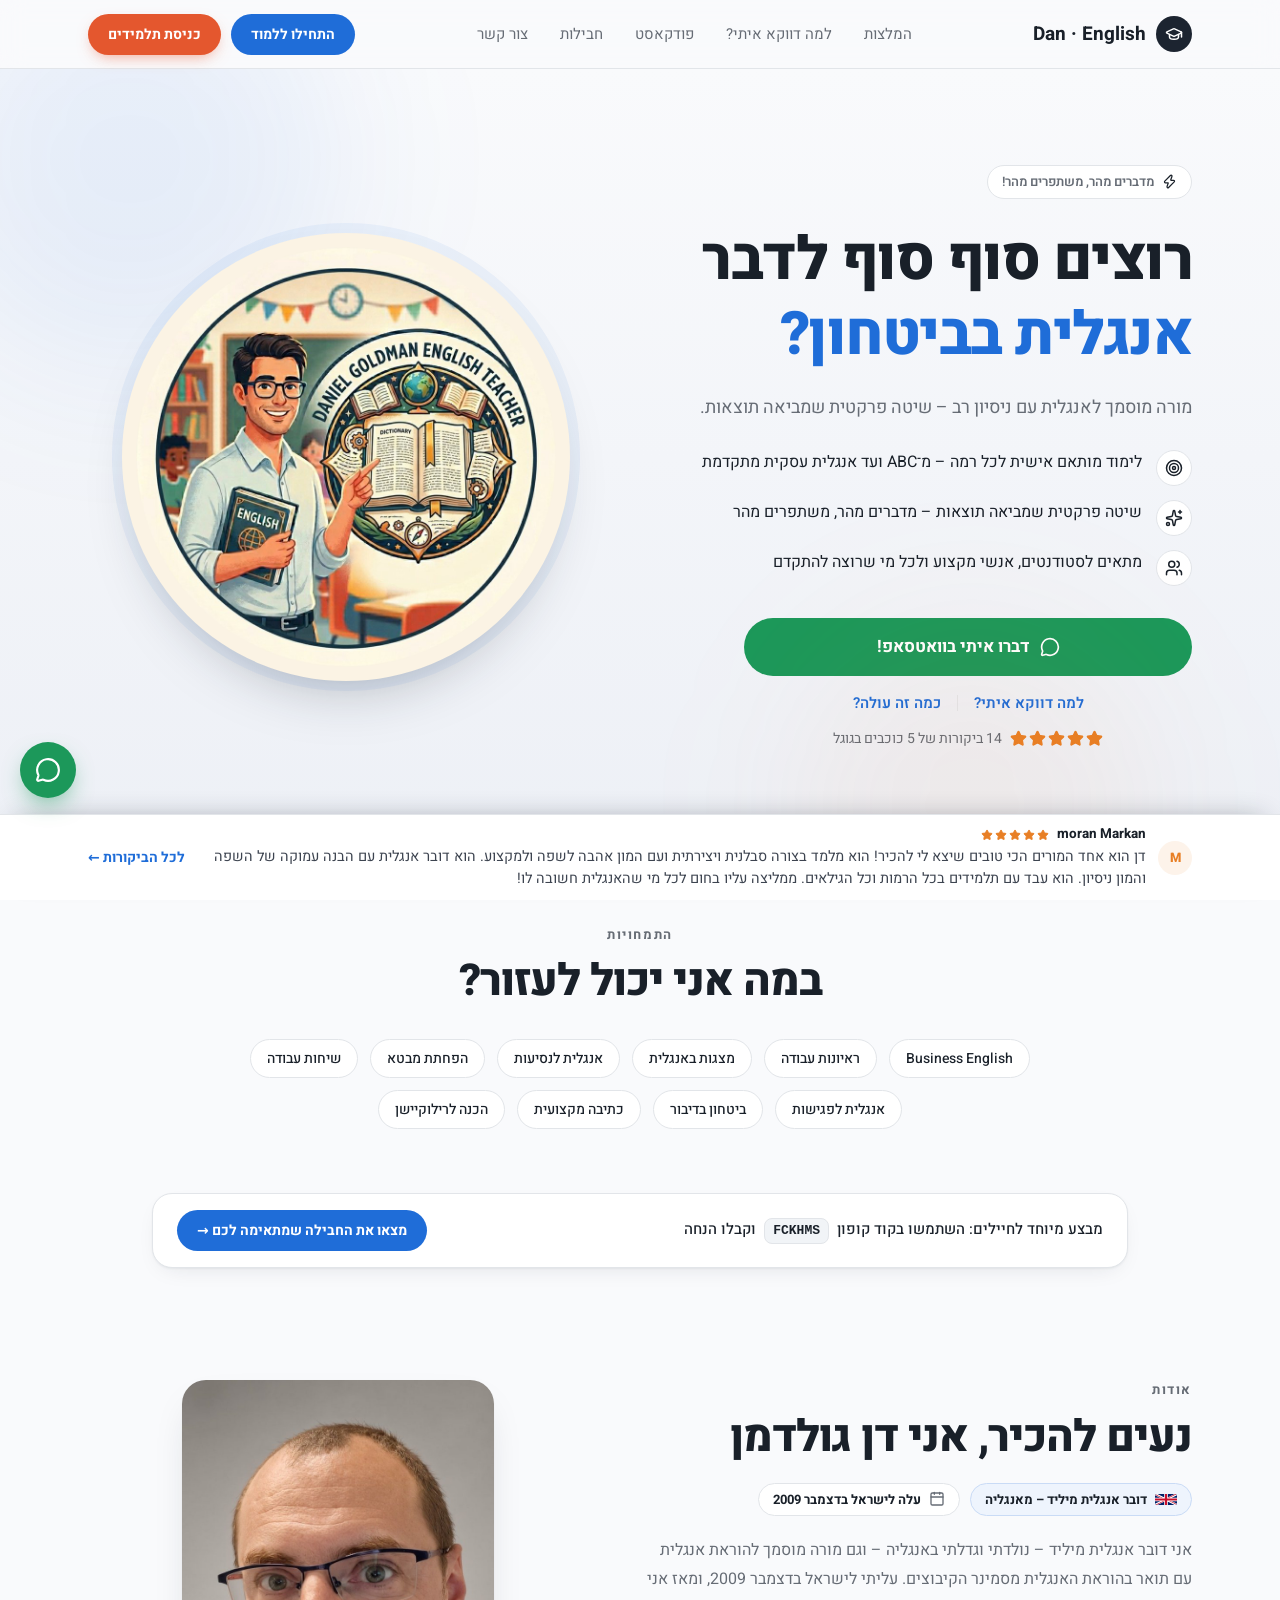
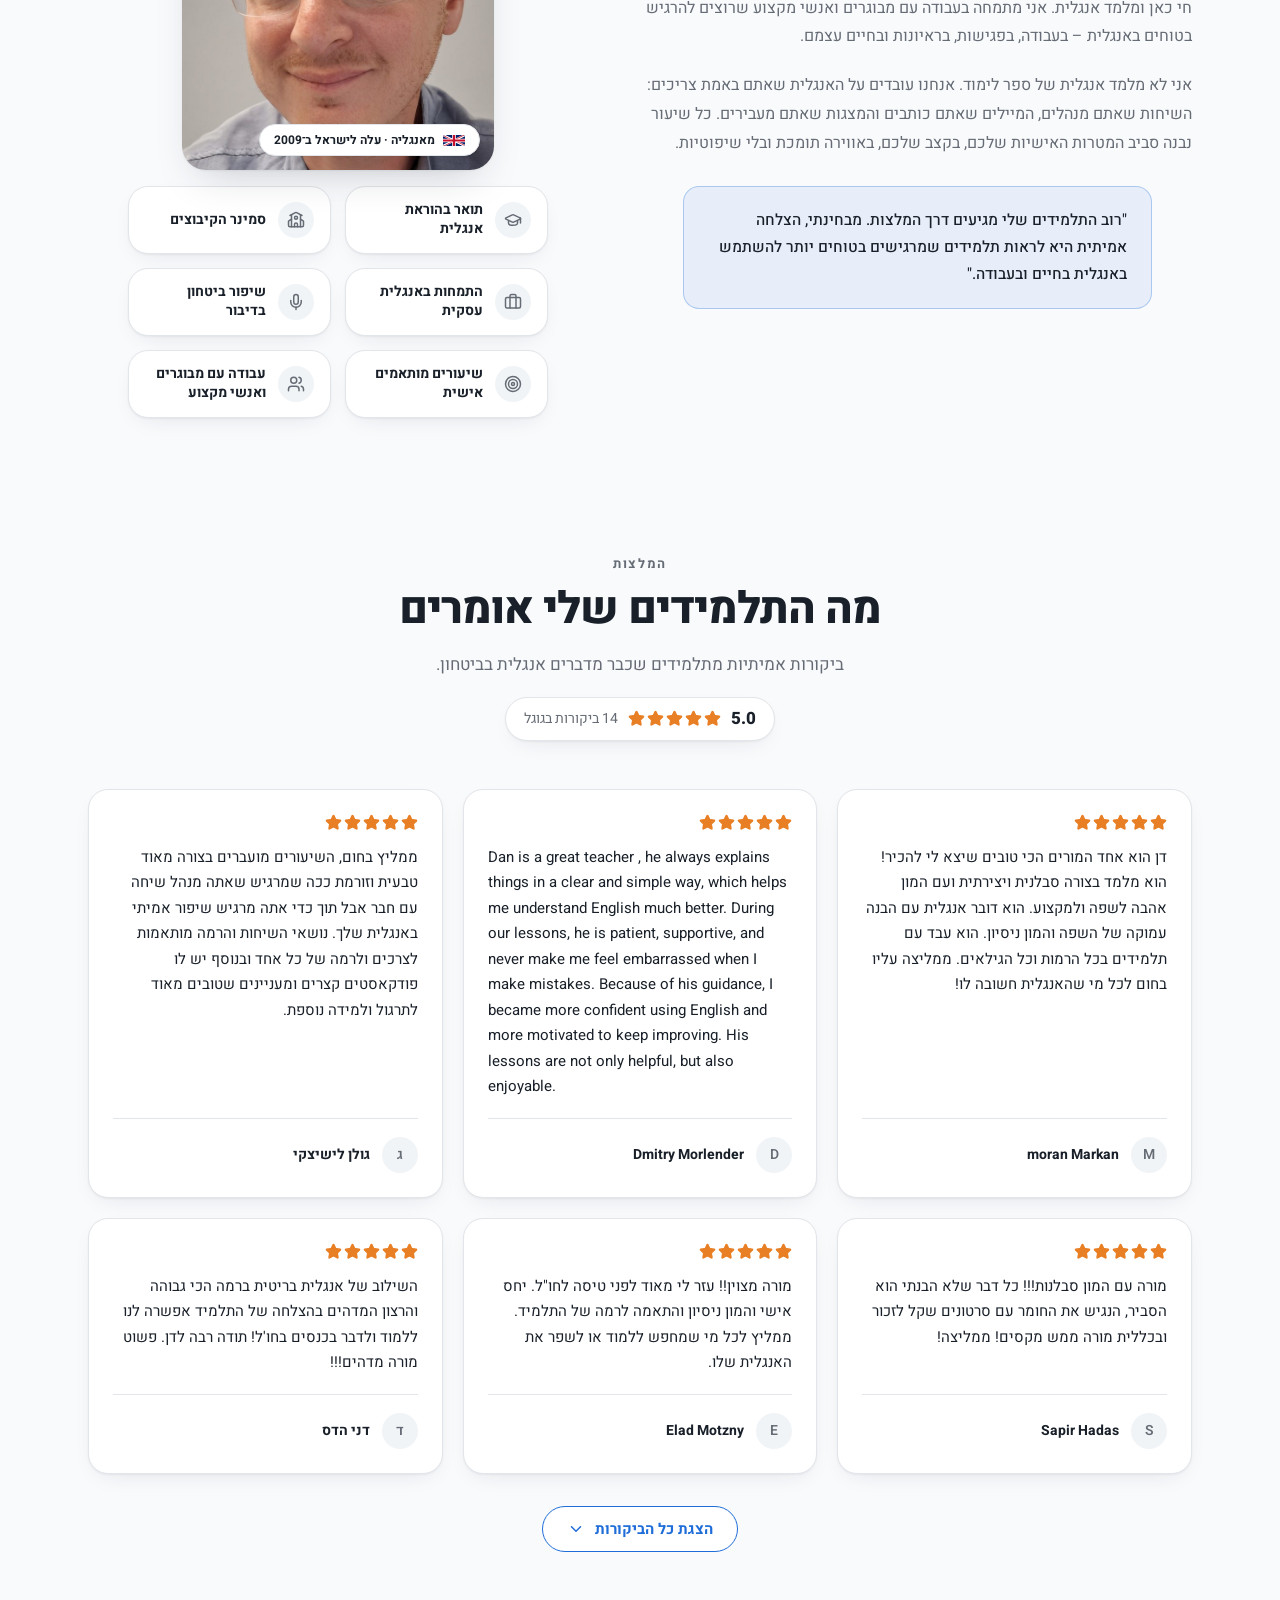
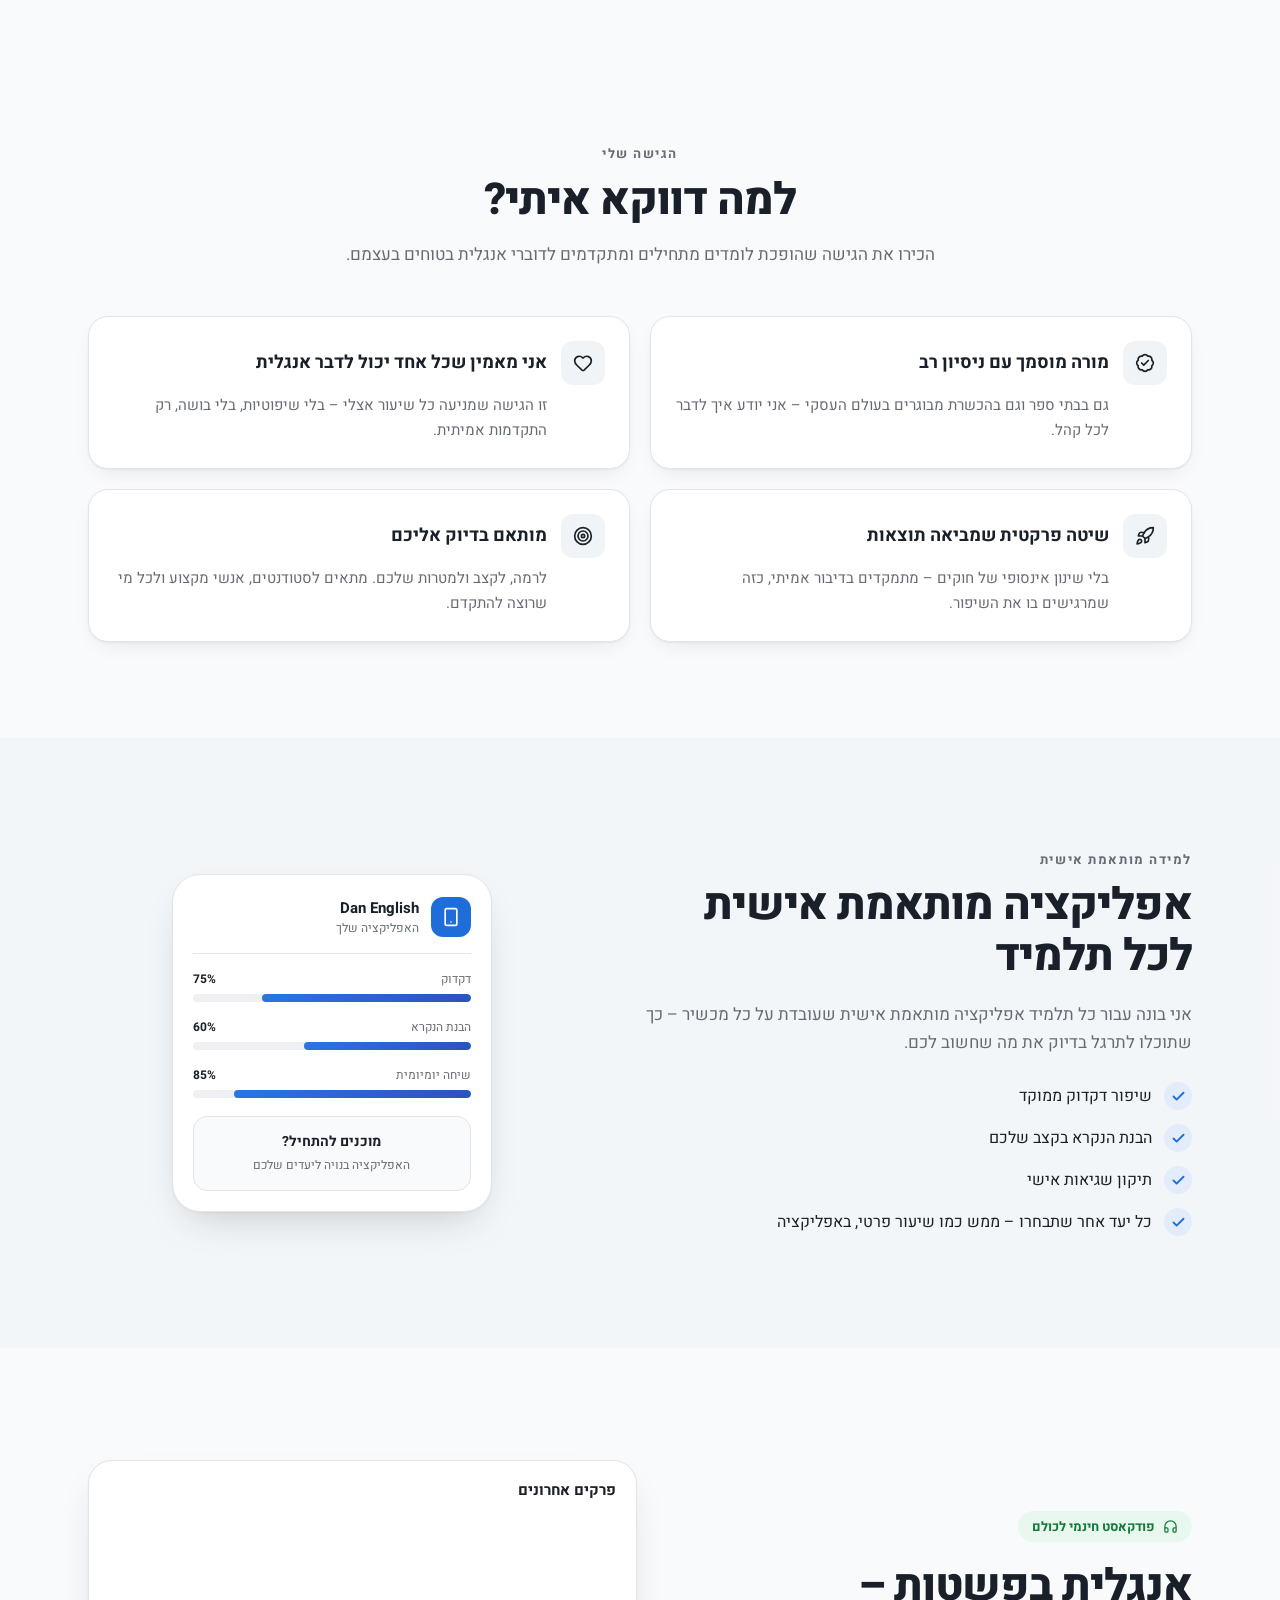
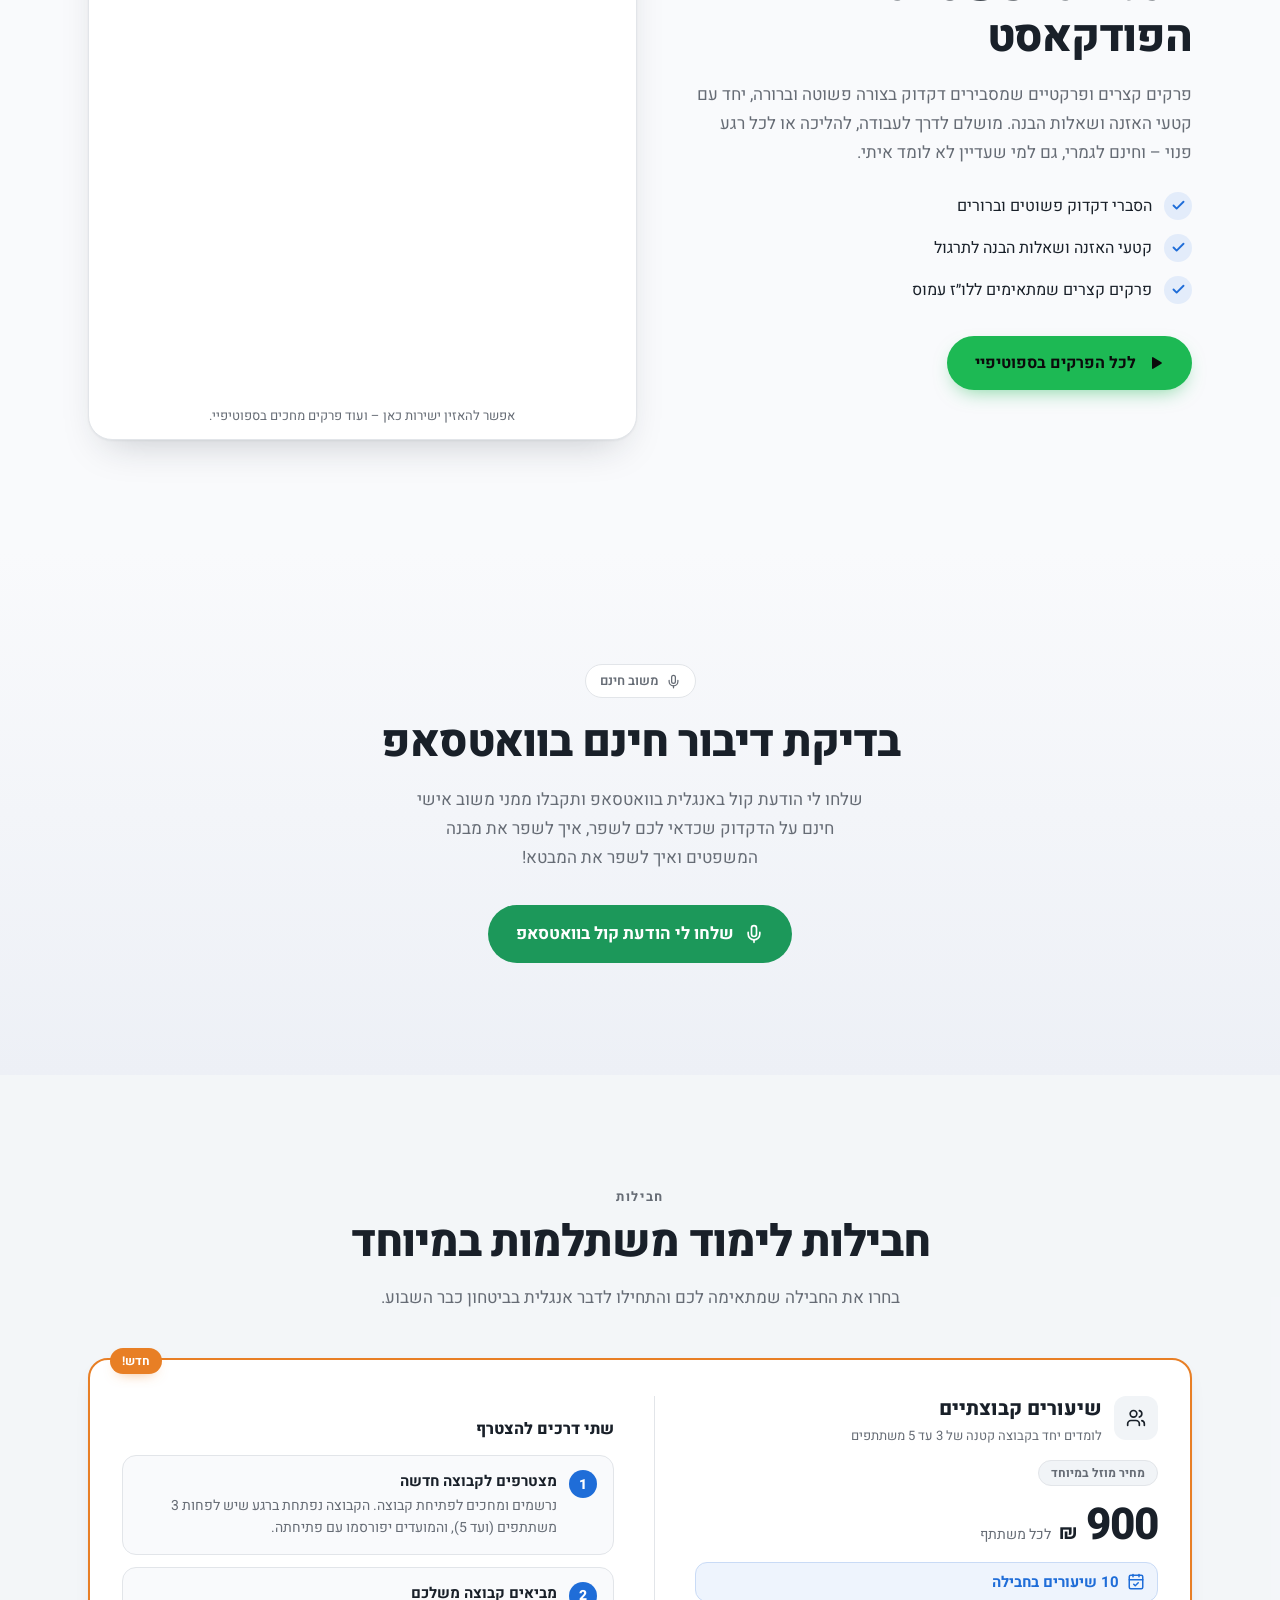
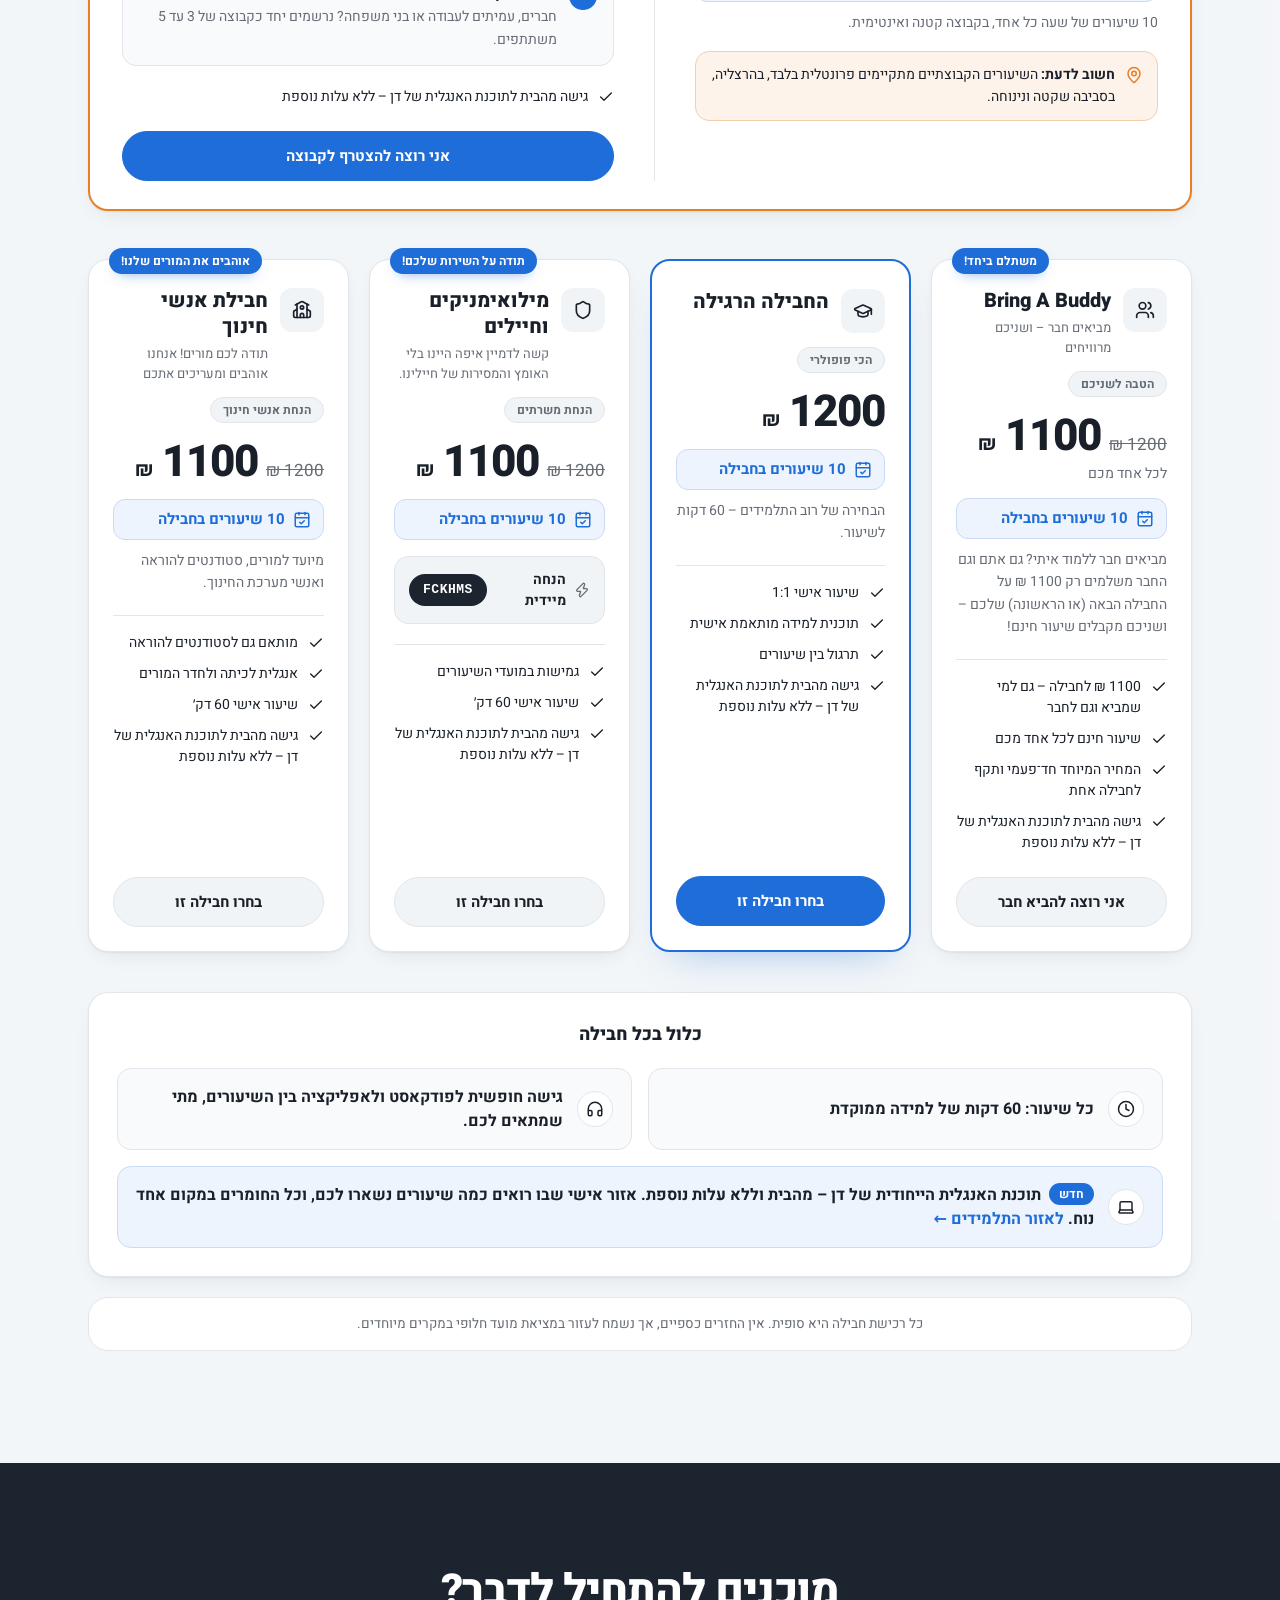
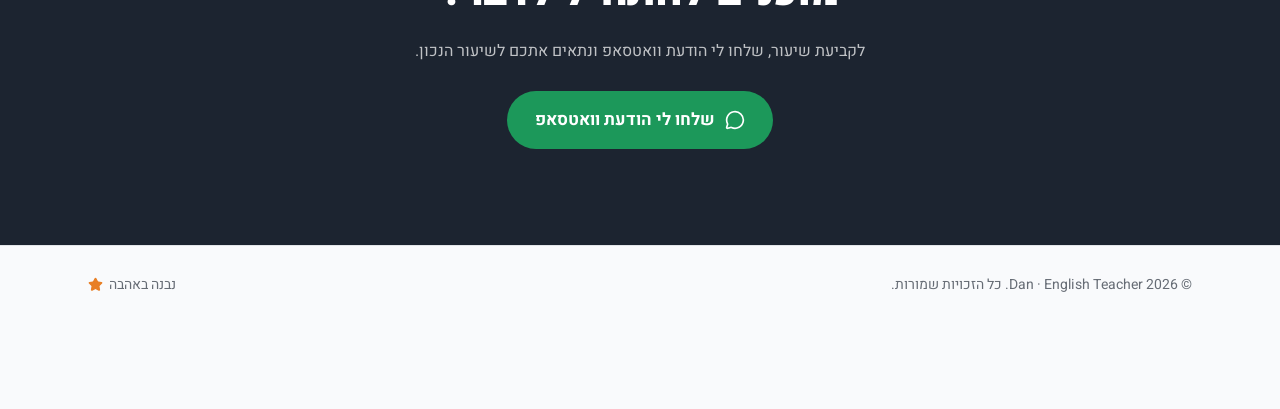
==== index.html @ 120e98b4 "Rename friends package to Bring A Buddy with new offer Co-Authored-By: Claude Opus 5.5 <noreply@anth" ====
<!doctype html>
<html lang="he" dir="rtl">
<head>
  <meta charset="utf-8">
  <meta name="viewport" content="width=device-width, initial-scale=1">
  <title>דן – מורה פרטי לאנגלית | שיעורים מותאמים אישית</title>
  <meta name="description" content="שיעורים פרטיים באנגלית עם דן גולדמן – דובר אנגלית מיליד מאנגליה ומורה מוסמך. אנגלית עסקית, ראיונות עבודה, מצגות וביטחון בדיבור, מותאם אישית לכל רמה.">
  <meta property="og:type" content="website">
  <meta property="og:locale" content="he_IL">
  <meta property="og:title" content="דן – מורה פרטי לאנגלית | שיעורים מותאמים אישית">
  <meta property="og:description" content="מורה מוסמך ודובר אנגלית מיליד מאנגליה. מדברים מהר, משתפרים מהר!">
  <meta property="og:image" content="images/logo-dan.jpg">
  <link rel="icon" href="favicon.svg" type="image/svg+xml">
  <link rel="preload" href="assets/fonts/heebo-hebrew-800-normal.woff2" as="font" type="font/woff2" crossorigin>
  <link rel="preload" href="assets/fonts/heebo-hebrew-400-normal.woff2" as="font" type="font/woff2" crossorigin>
  <link rel="stylesheet" href="assets/styles.css?v=2026112005">
  <script>document.documentElement.classList.add('js');</script>
</head>
<body>

<header class="site-header">
  <div class="container">
    <a class="brand" href="#hero"><span class="brand-mark"><svg class="icon" xmlns="http://www.w3.org/2000/svg" viewBox="0 0 24 24" fill="none" stroke="currentColor" stroke-width="2" stroke-linecap="round" stroke-linejoin="round" aria-hidden="true" focusable="false"><path d="M21.42 10.922a1 1 0 0 0-.019-1.838L12.83 5.18a2 2 0 0 0-1.66 0L2.6 9.08a1 1 0 0 0 0 1.832l8.57 3.908a2 2 0 0 0 1.66 0z" /><path d="M22 10v6" /><path d="M6 12.5V16a6 3 0 0 0 12 0v-3.5" /></svg></span>Dan · English</a>
    <nav class="main-nav" aria-label="ניווט ראשי">
      <a href="#testimonials">המלצות</a>
      <a href="#why-me">למה דווקא איתי?</a>
      <a href="#podcast">פודקאסט</a>
      <a href="#pricing">חבילות</a>
      <a href="#contact">צור קשר</a>
    </nav>
    <div class="header-actions">
      <a class="btn btn-blue" href="#pricing">התחילו ללמוד</a>
      <a class="btn btn-student" href="students/">כניסת תלמידים</a>
    </div>
  </div>
</header>

<main>

  <!-- ===================== HERO ===================== -->
  <section id="hero" class="hero">
    <div class="container hero-grid">
      <div class="hero-text">
        <span class="pill hero-tag"><svg class="icon" xmlns="http://www.w3.org/2000/svg" viewBox="0 0 24 24" fill="none" stroke="currentColor" stroke-width="2" stroke-linecap="round" stroke-linejoin="round" aria-hidden="true" focusable="false"><path d="M15.914 4a1.5 1.5 0 00-2.474-1.561l-9 9A1.5 1.5 0 005.5 14h4.002a.5.5 0 01.471.666L8.086 20a1.5 1.5 0 002.475 1.56l9-9A1.5 1.5 0 0018.5 10h-3.997a.5.5 0 01-.472-.667z" /></svg> מדברים מהר, משתפרים מהר!</span>
        <h1>רוצים סוף סוף לדבר <span class="accent">אנגלית בביטחון?</span></h1>
        <p class="hero-lead">מורה מוסמך לאנגלית עם ניסיון רב – שיטה פרקטית שמביאה תוצאות.</p>

        <ul class="hero-points">
          <li><span class="icon-circle"><svg class="icon" xmlns="http://www.w3.org/2000/svg" viewBox="0 0 24 24" fill="none" stroke="currentColor" stroke-width="2" stroke-linecap="round" stroke-linejoin="round" aria-hidden="true" focusable="false"><circle cx="12" cy="12" r="10" /><circle cx="12" cy="12" r="6" /><circle cx="12" cy="12" r="2" /></svg></span><span>לימוד מותאם אישית לכל רמה – מ־ABC ועד אנגלית עסקית מתקדמת</span></li>
          <li><span class="icon-circle"><svg class="icon" xmlns="http://www.w3.org/2000/svg" viewBox="0 0 24 24" fill="none" stroke="currentColor" stroke-width="2" stroke-linecap="round" stroke-linejoin="round" aria-hidden="true" focusable="false"><path d="M11.017 2.814a1 1 0 0 1 1.966 0l1.051 5.558a2 2 0 0 0 1.594 1.594l5.558 1.051a1 1 0 0 1 0 1.966l-5.558 1.051a2 2 0 0 0-1.594 1.594l-1.051 5.558a1 1 0 0 1-1.966 0l-1.051-5.558a2 2 0 0 0-1.594-1.594l-5.558-1.051a1 1 0 0 1 0-1.966l5.558-1.051a2 2 0 0 0 1.594-1.594z" /><path d="M20 2v4" /><path d="M22 4h-4" /><circle cx="4" cy="20" r="2" /></svg></span><span>שיטה פרקטית שמביאה תוצאות – מדברים מהר, משתפרים מהר</span></li>
          <li><span class="icon-circle"><svg class="icon" xmlns="http://www.w3.org/2000/svg" viewBox="0 0 24 24" fill="none" stroke="currentColor" stroke-width="2" stroke-linecap="round" stroke-linejoin="round" aria-hidden="true" focusable="false"><path d="M16 21v-2a4 4 0 0 0-4-4H6a4 4 0 0 0-4 4v2" /><path d="M16 3.128a4 4 0 0 1 0 7.744" /><path d="M22 21v-2a4 4 0 0 0-3-3.87" /><circle cx="9" cy="7" r="4" /></svg></span><span>מתאים לסטודנטים, אנשי מקצוע ולכל מי שרוצה להתקדם</span></li>
        </ul>

        <div class="hero-cta">
          <a class="btn btn-whatsapp" href="https://wa.me/972525174427" target="_blank" rel="noopener"><svg class="icon" xmlns="http://www.w3.org/2000/svg" viewBox="0 0 24 24" fill="none" stroke="currentColor" stroke-width="2" stroke-linecap="round" stroke-linejoin="round" aria-hidden="true" focusable="false"><path d="M2.992 16.342a2 2 0 0 1 .094 1.167l-1.065 3.29a1 1 0 0 0 1.236 1.168l3.413-.998a2 2 0 0 1 1.099.092 10 10 0 1 0-4.777-4.719" /></svg> דברו איתי בוואטסאפ!</a>
          <div class="hero-links">
            <a href="#why-me">למה דווקא איתי?</a>
            <span class="sep" aria-hidden="true"></span>
            <a href="#pricing">כמה זה עולה?</a>
          </div>
          <a class="trust" href="#testimonials">
            <span class="stars" aria-hidden="true"><svg class="icon" xmlns="http://www.w3.org/2000/svg" viewBox="0 0 24 24" fill="none" stroke="currentColor" stroke-width="2" stroke-linecap="round" stroke-linejoin="round" aria-hidden="true" focusable="false"><path d="M11.525 2.295a.53.53 0 0 1 .95 0l2.31 4.679a2.123 2.123 0 0 0 1.595 1.16l5.166.756a.53.53 0 0 1 .294.904l-3.736 3.638a2.123 2.123 0 0 0-.611 1.878l.882 5.14a.53.53 0 0 1-.771.56l-4.618-2.428a2.122 2.122 0 0 0-1.973 0L6.396 21.01a.53.53 0 0 1-.77-.56l.881-5.139a2.122 2.122 0 0 0-.611-1.879L2.16 9.795a.53.53 0 0 1 .294-.906l5.165-.755a2.122 2.122 0 0 0 1.597-1.16z" /></svg><svg class="icon" xmlns="http://www.w3.org/2000/svg" viewBox="0 0 24 24" fill="none" stroke="currentColor" stroke-width="2" stroke-linecap="round" stroke-linejoin="round" aria-hidden="true" focusable="false"><path d="M11.525 2.295a.53.53 0 0 1 .95 0l2.31 4.679a2.123 2.123 0 0 0 1.595 1.16l5.166.756a.53.53 0 0 1 .294.904l-3.736 3.638a2.123 2.123 0 0 0-.611 1.878l.882 5.14a.53.53 0 0 1-.771.56l-4.618-2.428a2.122 2.122 0 0 0-1.973 0L6.396 21.01a.53.53 0 0 1-.77-.56l.881-5.139a2.122 2.122 0 0 0-.611-1.879L2.16 9.795a.53.53 0 0 1 .294-.906l5.165-.755a2.122 2.122 0 0 0 1.597-1.16z" /></svg><svg class="icon" xmlns="http://www.w3.org/2000/svg" viewBox="0 0 24 24" fill="none" stroke="currentColor" stroke-width="2" stroke-linecap="round" stroke-linejoin="round" aria-hidden="true" focusable="false"><path d="M11.525 2.295a.53.53 0 0 1 .95 0l2.31 4.679a2.123 2.123 0 0 0 1.595 1.16l5.166.756a.53.53 0 0 1 .294.904l-3.736 3.638a2.123 2.123 0 0 0-.611 1.878l.882 5.14a.53.53 0 0 1-.771.56l-4.618-2.428a2.122 2.122 0 0 0-1.973 0L6.396 21.01a.53.53 0 0 1-.77-.56l.881-5.139a2.122 2.122 0 0 0-.611-1.879L2.16 9.795a.53.53 0 0 1 .294-.906l5.165-.755a2.122 2.122 0 0 0 1.597-1.16z" /></svg><svg class="icon" xmlns="http://www.w3.org/2000/svg" viewBox="0 0 24 24" fill="none" stroke="currentColor" stroke-width="2" stroke-linecap="round" stroke-linejoin="round" aria-hidden="true" focusable="false"><path d="M11.525 2.295a.53.53 0 0 1 .95 0l2.31 4.679a2.123 2.123 0 0 0 1.595 1.16l5.166.756a.53.53 0 0 1 .294.904l-3.736 3.638a2.123 2.123 0 0 0-.611 1.878l.882 5.14a.53.53 0 0 1-.771.56l-4.618-2.428a2.122 2.122 0 0 0-1.973 0L6.396 21.01a.53.53 0 0 1-.77-.56l.881-5.139a2.122 2.122 0 0 0-.611-1.879L2.16 9.795a.53.53 0 0 1 .294-.906l5.165-.755a2.122 2.122 0 0 0 1.597-1.16z" /></svg><svg class="icon" xmlns="http://www.w3.org/2000/svg" viewBox="0 0 24 24" fill="none" stroke="currentColor" stroke-width="2" stroke-linecap="round" stroke-linejoin="round" aria-hidden="true" focusable="false"><path d="M11.525 2.295a.53.53 0 0 1 .95 0l2.31 4.679a2.123 2.123 0 0 0 1.595 1.16l5.166.756a.53.53 0 0 1 .294.904l-3.736 3.638a2.123 2.123 0 0 0-.611 1.878l.882 5.14a.53.53 0 0 1-.771.56l-4.618-2.428a2.122 2.122 0 0 0-1.973 0L6.396 21.01a.53.53 0 0 1-.77-.56l.881-5.139a2.122 2.122 0 0 0-.611-1.879L2.16 9.795a.53.53 0 0 1 .294-.906l5.165-.755a2.122 2.122 0 0 0 1.597-1.16z" /></svg></span>
            14 ביקורות של 5 כוכבים בגוגל
          </a>
        </div>
      </div>

      <div class="hero-media">
        <div class="hero-photo">
          <img src="images/logo-dan.jpg" alt="Daniel Goldman - English Teacher logo" width="880" height="880" fetchpriority="high">
        </div>
      </div>
    </div>
  </section>

  <!-- ===================== SPECIALISATIONS ===================== -->
  <section id="specializations" class="specializations">
    <div class="container">
      <span class="eyebrow">התמחויות</span>
      <h2 class="section-title">במה אני יכול לעזור?</h2>
      <ul class="chips">
        <li class="chip">Business English</li>
        <li class="chip">ראיונות עבודה</li>
        <li class="chip">מצגות באנגלית</li>
        <li class="chip">אנגלית לנסיעות</li>
        <li class="chip">הפחתת מבטא</li>
        <li class="chip">שיחות עבודה</li>
        <li class="chip">אנגלית לפגישות</li>
        <li class="chip">ביטחון בדיבור</li>
        <li class="chip">כתיבה מקצועית</li>
        <li class="chip">הכנה לרילוקיישן</li>
      </ul>
    </div>
  </section>

  <section class="promo-strip">
    <div class="container">
      <div class="card">
        <p>מבצע מיוחד לחיילים: השתמשו בקוד קופון <span class="code">FCKHMS</span> וקבלו הנחה</p>
        <a class="btn btn-blue" href="#pricing">מצאו את החבילה שמתאימה לכם →</a>
      </div>
    </div>
  </section>

  <!-- ===================== ABOUT ===================== -->
  <section id="about" class="about">
    <div class="container about-grid">
      <div class="about-text">
        <span class="eyebrow">אודות</span>
        <h2>נעים להכיר, אני דן גולדמן</h2>
        <div class="badges">
          <span class="pill badge blue"><svg class="flag" xmlns="http://www.w3.org/2000/svg" viewBox="0 0 60 30" aria-hidden="true" focusable="false"><clipPath id="uk-s1"><path d="M0,0 v30 h60 v-30 z"/></clipPath><clipPath id="uk-t1"><path d="M30,15 h30 v15 z v15 h-30 z h-30 v-15 z v-15 h30 z"/></clipPath><g clip-path="url(#uk-s1)"><path d="M0,0 v30 h60 v-30 z" fill="#012169"/><path d="M0,0 L60,30 M60,0 L0,30" stroke="#fff" stroke-width="6"/><path d="M0,0 L60,30 M60,0 L0,30" clip-path="url(#uk-t1)" stroke="#C8102E" stroke-width="4"/><path d="M30,0 v30 M0,15 h60" stroke="#fff" stroke-width="10"/><path d="M30,0 v30 M0,15 h60" stroke="#C8102E" stroke-width="6"/></g></svg> דובר אנגלית מיליד – מאנגליה</span>
          <span class="pill badge"><svg class="icon" xmlns="http://www.w3.org/2000/svg" viewBox="0 0 24 24" fill="none" stroke="currentColor" stroke-width="2" stroke-linecap="round" stroke-linejoin="round" aria-hidden="true" focusable="false"><path d="M8 2v3" /><path d="M16 2v3" /><rect x="3" y="3" width="18" height="18" rx="2" /><path d="M3 9h18" /></svg> עלה לישראל בדצמבר 2009</span>
        </div>
        <p>אני דובר אנגלית מיליד – נולדתי וגדלתי באנגליה – וגם מורה מוסמך להוראת אנגלית עם תואר בהוראת האנגלית מסמינר הקיבוצים. עליתי לישראל בדצמבר 2009, ומאז אני חי כאן ומלמד אנגלית. אני מתמחה בעבודה עם מבוגרים ואנשי מקצוע שרוצים להרגיש בטוחים באנגלית – בעבודה, בפגישות, בראיונות ובחיים עצמם.</p>
        <p>אני לא מלמד אנגלית של ספר לימוד. אנחנו עובדים על האנגלית שאתם באמת צריכים: השיחות שאתם מנהלים, המיילים שאתם כותבים והמצגות שאתם מעבירים. כל שיעור נבנה סביב המטרות האישיות שלכם, בקצב שלכם, באווירה תומכת ובלי שיפוטיות.</p>
        <blockquote class="quote">"רוב התלמידים שלי מגיעים דרך המלצות. מבחינתי, הצלחה אמיתית היא לראות תלמידים שמרגישים בטוחים יותר להשתמש באנגלית בחיים ובעבודה."</blockquote>
      </div>

      <div class="about-media">
        <figure class="portrait" style="margin:0">
          <img src="images/dan-portrait.jpg" alt="דן גולדמן, מורה לאנגלית – דובר אנגלית מיליד מאנגליה" width="720" height="900" loading="lazy">
          <span class="pill badge"><svg class="flag" xmlns="http://www.w3.org/2000/svg" viewBox="0 0 60 30" aria-hidden="true" focusable="false"><clipPath id="uk-s2"><path d="M0,0 v30 h60 v-30 z"/></clipPath><clipPath id="uk-t2"><path d="M30,15 h30 v15 z v15 h-30 z h-30 v-15 z v-15 h30 z"/></clipPath><g clip-path="url(#uk-s2)"><path d="M0,0 v30 h60 v-30 z" fill="#012169"/><path d="M0,0 L60,30 M60,0 L0,30" stroke="#fff" stroke-width="6"/><path d="M0,0 L60,30 M60,0 L0,30" clip-path="url(#uk-t2)" stroke="#C8102E" stroke-width="4"/><path d="M30,0 v30 M0,15 h60" stroke="#fff" stroke-width="10"/><path d="M30,0 v30 M0,15 h60" stroke="#C8102E" stroke-width="6"/></g></svg> מאנגליה · עלה לישראל ב־2009</span>
        </figure>
        <ul class="creds">
          <li class="card cred"><span class="icon-circle"><svg class="icon" xmlns="http://www.w3.org/2000/svg" viewBox="0 0 24 24" fill="none" stroke="currentColor" stroke-width="2" stroke-linecap="round" stroke-linejoin="round" aria-hidden="true" focusable="false"><path d="M21.42 10.922a1 1 0 0 0-.019-1.838L12.83 5.18a2 2 0 0 0-1.66 0L2.6 9.08a1 1 0 0 0 0 1.832l8.57 3.908a2 2 0 0 0 1.66 0z" /><path d="M22 10v6" /><path d="M6 12.5V16a6 3 0 0 0 12 0v-3.5" /></svg></span>תואר בהוראת אנגלית</li>
          <li class="card cred"><span class="icon-circle"><svg class="icon" xmlns="http://www.w3.org/2000/svg" viewBox="0 0 24 24" fill="none" stroke="currentColor" stroke-width="2" stroke-linecap="round" stroke-linejoin="round" aria-hidden="true" focusable="false"><path d="M14 21v-3a2 2 0 0 0-4 0v3" /><path d="M18 4.933V21" /><path d="m4 6 7.106-3.79a2 2 0 0 1 1.788 0L20 6" /><path d="m6 11-3.52 2.147a1 1 0 0 0-.48.854V19a2 2 0 0 0 2 2h16a2 2 0 0 0 2-2v-5a1 1 0 0 0-.48-.853L18 11" /><path d="M6 4.933V21" /><circle cx="12" cy="9" r="2" /></svg></span>סמינר הקיבוצים</li>
          <li class="card cred"><span class="icon-circle"><svg class="icon" xmlns="http://www.w3.org/2000/svg" viewBox="0 0 24 24" fill="none" stroke="currentColor" stroke-width="2" stroke-linecap="round" stroke-linejoin="round" aria-hidden="true" focusable="false"><path d="M16 20V4a2 2 0 0 0-2-2h-4a2 2 0 0 0-2 2v16" /><rect width="20" height="14" x="2" y="6" rx="2" /></svg></span>התמחות באנגלית עסקית</li>
          <li class="card cred"><span class="icon-circle"><svg class="icon" xmlns="http://www.w3.org/2000/svg" viewBox="0 0 24 24" fill="none" stroke="currentColor" stroke-width="2" stroke-linecap="round" stroke-linejoin="round" aria-hidden="true" focusable="false"><path d="M12 19v3" /><path d="M19 10v2a7 7 0 0 1-14 0v-2" /><rect x="9" y="2" width="6" height="13" rx="3" /></svg></span>שיפור ביטחון בדיבור</li>
          <li class="card cred"><span class="icon-circle"><svg class="icon" xmlns="http://www.w3.org/2000/svg" viewBox="0 0 24 24" fill="none" stroke="currentColor" stroke-width="2" stroke-linecap="round" stroke-linejoin="round" aria-hidden="true" focusable="false"><circle cx="12" cy="12" r="10" /><circle cx="12" cy="12" r="6" /><circle cx="12" cy="12" r="2" /></svg></span>שיעורים מותאמים אישית</li>
          <li class="card cred"><span class="icon-circle"><svg class="icon" xmlns="http://www.w3.org/2000/svg" viewBox="0 0 24 24" fill="none" stroke="currentColor" stroke-width="2" stroke-linecap="round" stroke-linejoin="round" aria-hidden="true" focusable="false"><path d="M16 21v-2a4 4 0 0 0-4-4H6a4 4 0 0 0-4 4v2" /><path d="M16 3.128a4 4 0 0 1 0 7.744" /><path d="M22 21v-2a4 4 0 0 0-3-3.87" /><circle cx="9" cy="7" r="4" /></svg></span>עבודה עם מבוגרים ואנשי מקצוע</li>
        </ul>
      </div>
    </div>
  </section>

  <!-- ===================== TESTIMONIALS ===================== -->
  <section id="testimonials" class="testimonials">
    <div class="container">
      <div class="section-head">
        <span class="eyebrow">המלצות</span>
        <h2 class="section-title">מה התלמידים שלי אומרים</h2>
        <p>ביקורות אמיתיות מתלמידים שכבר מדברים אנגלית בביטחון.</p>
        <a class="google-score" href="https://share.google/jUZF9fL6qBYOSvm8b" target="_blank" rel="noopener">
          <b>5.0</b>
          <span class="stars" aria-hidden="true"><svg class="icon" xmlns="http://www.w3.org/2000/svg" viewBox="0 0 24 24" fill="none" stroke="currentColor" stroke-width="2" stroke-linecap="round" stroke-linejoin="round" aria-hidden="true" focusable="false"><path d="M11.525 2.295a.53.53 0 0 1 .95 0l2.31 4.679a2.123 2.123 0 0 0 1.595 1.16l5.166.756a.53.53 0 0 1 .294.904l-3.736 3.638a2.123 2.123 0 0 0-.611 1.878l.882 5.14a.53.53 0 0 1-.771.56l-4.618-2.428a2.122 2.122 0 0 0-1.973 0L6.396 21.01a.53.53 0 0 1-.77-.56l.881-5.139a2.122 2.122 0 0 0-.611-1.879L2.16 9.795a.53.53 0 0 1 .294-.906l5.165-.755a2.122 2.122 0 0 0 1.597-1.16z" /></svg><svg class="icon" xmlns="http://www.w3.org/2000/svg" viewBox="0 0 24 24" fill="none" stroke="currentColor" stroke-width="2" stroke-linecap="round" stroke-linejoin="round" aria-hidden="true" focusable="false"><path d="M11.525 2.295a.53.53 0 0 1 .95 0l2.31 4.679a2.123 2.123 0 0 0 1.595 1.16l5.166.756a.53.53 0 0 1 .294.904l-3.736 3.638a2.123 2.123 0 0 0-.611 1.878l.882 5.14a.53.53 0 0 1-.771.56l-4.618-2.428a2.122 2.122 0 0 0-1.973 0L6.396 21.01a.53.53 0 0 1-.77-.56l.881-5.139a2.122 2.122 0 0 0-.611-1.879L2.16 9.795a.53.53 0 0 1 .294-.906l5.165-.755a2.122 2.122 0 0 0 1.597-1.16z" /></svg><svg class="icon" xmlns="http://www.w3.org/2000/svg" viewBox="0 0 24 24" fill="none" stroke="currentColor" stroke-width="2" stroke-linecap="round" stroke-linejoin="round" aria-hidden="true" focusable="false"><path d="M11.525 2.295a.53.53 0 0 1 .95 0l2.31 4.679a2.123 2.123 0 0 0 1.595 1.16l5.166.756a.53.53 0 0 1 .294.904l-3.736 3.638a2.123 2.123 0 0 0-.611 1.878l.882 5.14a.53.53 0 0 1-.771.56l-4.618-2.428a2.122 2.122 0 0 0-1.973 0L6.396 21.01a.53.53 0 0 1-.77-.56l.881-5.139a2.122 2.122 0 0 0-.611-1.879L2.16 9.795a.53.53 0 0 1 .294-.906l5.165-.755a2.122 2.122 0 0 0 1.597-1.16z" /></svg><svg class="icon" xmlns="http://www.w3.org/2000/svg" viewBox="0 0 24 24" fill="none" stroke="currentColor" stroke-width="2" stroke-linecap="round" stroke-linejoin="round" aria-hidden="true" focusable="false"><path d="M11.525 2.295a.53.53 0 0 1 .95 0l2.31 4.679a2.123 2.123 0 0 0 1.595 1.16l5.166.756a.53.53 0 0 1 .294.904l-3.736 3.638a2.123 2.123 0 0 0-.611 1.878l.882 5.14a.53.53 0 0 1-.771.56l-4.618-2.428a2.122 2.122 0 0 0-1.973 0L6.396 21.01a.53.53 0 0 1-.77-.56l.881-5.139a2.122 2.122 0 0 0-.611-1.879L2.16 9.795a.53.53 0 0 1 .294-.906l5.165-.755a2.122 2.122 0 0 0 1.597-1.16z" /></svg><svg class="icon" xmlns="http://www.w3.org/2000/svg" viewBox="0 0 24 24" fill="none" stroke="currentColor" stroke-width="2" stroke-linecap="round" stroke-linejoin="round" aria-hidden="true" focusable="false"><path d="M11.525 2.295a.53.53 0 0 1 .95 0l2.31 4.679a2.123 2.123 0 0 0 1.595 1.16l5.166.756a.53.53 0 0 1 .294.904l-3.736 3.638a2.123 2.123 0 0 0-.611 1.878l.882 5.14a.53.53 0 0 1-.771.56l-4.618-2.428a2.122 2.122 0 0 0-1.973 0L6.396 21.01a.53.53 0 0 1-.77-.56l.881-5.139a2.122 2.122 0 0 0-.611-1.879L2.16 9.795a.53.53 0 0 1 .294-.906l5.165-.755a2.122 2.122 0 0 0 1.597-1.16z" /></svg></span>
          <span>14 ביקורות בגוגל</span>
        </a>
      </div>

      <!-- All written Google reviews (14 reviews, all 5 stars; one left stars only). First 6 show, the rest open with the button. -->
      <div class="reviews" id="reviews">
        <article class="card review">
          <div class="stars" aria-label="5 כוכבים"><svg class="icon" xmlns="http://www.w3.org/2000/svg" viewBox="0 0 24 24" fill="none" stroke="currentColor" stroke-width="2" stroke-linecap="round" stroke-linejoin="round" aria-hidden="true" focusable="false"><path d="M11.525 2.295a.53.53 0 0 1 .95 0l2.31 4.679a2.123 2.123 0 0 0 1.595 1.16l5.166.756a.53.53 0 0 1 .294.904l-3.736 3.638a2.123 2.123 0 0 0-.611 1.878l.882 5.14a.53.53 0 0 1-.771.56l-4.618-2.428a2.122 2.122 0 0 0-1.973 0L6.396 21.01a.53.53 0 0 1-.77-.56l.881-5.139a2.122 2.122 0 0 0-.611-1.879L2.16 9.795a.53.53 0 0 1 .294-.906l5.165-.755a2.122 2.122 0 0 0 1.597-1.16z" /></svg><svg class="icon" xmlns="http://www.w3.org/2000/svg" viewBox="0 0 24 24" fill="none" stroke="currentColor" stroke-width="2" stroke-linecap="round" stroke-linejoin="round" aria-hidden="true" focusable="false"><path d="M11.525 2.295a.53.53 0 0 1 .95 0l2.31 4.679a2.123 2.123 0 0 0 1.595 1.16l5.166.756a.53.53 0 0 1 .294.904l-3.736 3.638a2.123 2.123 0 0 0-.611 1.878l.882 5.14a.53.53 0 0 1-.771.56l-4.618-2.428a2.122 2.122 0 0 0-1.973 0L6.396 21.01a.53.53 0 0 1-.77-.56l.881-5.139a2.122 2.122 0 0 0-.611-1.879L2.16 9.795a.53.53 0 0 1 .294-.906l5.165-.755a2.122 2.122 0 0 0 1.597-1.16z" /></svg><svg class="icon" xmlns="http://www.w3.org/2000/svg" viewBox="0 0 24 24" fill="none" stroke="currentColor" stroke-width="2" stroke-linecap="round" stroke-linejoin="round" aria-hidden="true" focusable="false"><path d="M11.525 2.295a.53.53 0 0 1 .95 0l2.31 4.679a2.123 2.123 0 0 0 1.595 1.16l5.166.756a.53.53 0 0 1 .294.904l-3.736 3.638a2.123 2.123 0 0 0-.611 1.878l.882 5.14a.53.53 0 0 1-.771.56l-4.618-2.428a2.122 2.122 0 0 0-1.973 0L6.396 21.01a.53.53 0 0 1-.77-.56l.881-5.139a2.122 2.122 0 0 0-.611-1.879L2.16 9.795a.53.53 0 0 1 .294-.906l5.165-.755a2.122 2.122 0 0 0 1.597-1.16z" /></svg><svg class="icon" xmlns="http://www.w3.org/2000/svg" viewBox="0 0 24 24" fill="none" stroke="currentColor" stroke-width="2" stroke-linecap="round" stroke-linejoin="round" aria-hidden="true" focusable="false"><path d="M11.525 2.295a.53.53 0 0 1 .95 0l2.31 4.679a2.123 2.123 0 0 0 1.595 1.16l5.166.756a.53.53 0 0 1 .294.904l-3.736 3.638a2.123 2.123 0 0 0-.611 1.878l.882 5.14a.53.53 0 0 1-.771.56l-4.618-2.428a2.122 2.122 0 0 0-1.973 0L6.396 21.01a.53.53 0 0 1-.77-.56l.881-5.139a2.122 2.122 0 0 0-.611-1.879L2.16 9.795a.53.53 0 0 1 .294-.906l5.165-.755a2.122 2.122 0 0 0 1.597-1.16z" /></svg><svg class="icon" xmlns="http://www.w3.org/2000/svg" viewBox="0 0 24 24" fill="none" stroke="currentColor" stroke-width="2" stroke-linecap="round" stroke-linejoin="round" aria-hidden="true" focusable="false"><path d="M11.525 2.295a.53.53 0 0 1 .95 0l2.31 4.679a2.123 2.123 0 0 0 1.595 1.16l5.166.756a.53.53 0 0 1 .294.904l-3.736 3.638a2.123 2.123 0 0 0-.611 1.878l.882 5.14a.53.53 0 0 1-.771.56l-4.618-2.428a2.122 2.122 0 0 0-1.973 0L6.396 21.01a.53.53 0 0 1-.77-.56l.881-5.139a2.122 2.122 0 0 0-.611-1.879L2.16 9.795a.53.53 0 0 1 .294-.906l5.165-.755a2.122 2.122 0 0 0 1.597-1.16z" /></svg></div>
          <p>דן הוא אחד המורים הכי טובים שיצא לי להכיר! הוא מלמד בצורה סבלנית ויצירתית ועם המון אהבה לשפה ולמקצוע. הוא דובר אנגלית עם הבנה עמוקה של השפה והמון ניסיון. הוא עבד עם תלמידים בכל הרמות וכל הגילאים. ממליצה עליו בחום לכל מי שהאנגלית חשובה לו!</p>
          <footer><span class="avatar" aria-hidden="true">M</span>moran Markan</footer>
        </article>
        <article class="card review">
          <div class="stars" aria-label="5 כוכבים"><svg class="icon" xmlns="http://www.w3.org/2000/svg" viewBox="0 0 24 24" fill="none" stroke="currentColor" stroke-width="2" stroke-linecap="round" stroke-linejoin="round" aria-hidden="true" focusable="false"><path d="M11.525 2.295a.53.53 0 0 1 .95 0l2.31 4.679a2.123 2.123 0 0 0 1.595 1.16l5.166.756a.53.53 0 0 1 .294.904l-3.736 3.638a2.123 2.123 0 0 0-.611 1.878l.882 5.14a.53.53 0 0 1-.771.56l-4.618-2.428a2.122 2.122 0 0 0-1.973 0L6.396 21.01a.53.53 0 0 1-.77-.56l.881-5.139a2.122 2.122 0 0 0-.611-1.879L2.16 9.795a.53.53 0 0 1 .294-.906l5.165-.755a2.122 2.122 0 0 0 1.597-1.16z" /></svg><svg class="icon" xmlns="http://www.w3.org/2000/svg" viewBox="0 0 24 24" fill="none" stroke="currentColor" stroke-width="2" stroke-linecap="round" stroke-linejoin="round" aria-hidden="true" focusable="false"><path d="M11.525 2.295a.53.53 0 0 1 .95 0l2.31 4.679a2.123 2.123 0 0 0 1.595 1.16l5.166.756a.53.53 0 0 1 .294.904l-3.736 3.638a2.123 2.123 0 0 0-.611 1.878l.882 5.14a.53.53 0 0 1-.771.56l-4.618-2.428a2.122 2.122 0 0 0-1.973 0L6.396 21.01a.53.53 0 0 1-.77-.56l.881-5.139a2.122 2.122 0 0 0-.611-1.879L2.16 9.795a.53.53 0 0 1 .294-.906l5.165-.755a2.122 2.122 0 0 0 1.597-1.16z" /></svg><svg class="icon" xmlns="http://www.w3.org/2000/svg" viewBox="0 0 24 24" fill="none" stroke="currentColor" stroke-width="2" stroke-linecap="round" stroke-linejoin="round" aria-hidden="true" focusable="false"><path d="M11.525 2.295a.53.53 0 0 1 .95 0l2.31 4.679a2.123 2.123 0 0 0 1.595 1.16l5.166.756a.53.53 0 0 1 .294.904l-3.736 3.638a2.123 2.123 0 0 0-.611 1.878l.882 5.14a.53.53 0 0 1-.771.56l-4.618-2.428a2.122 2.122 0 0 0-1.973 0L6.396 21.01a.53.53 0 0 1-.77-.56l.881-5.139a2.122 2.122 0 0 0-.611-1.879L2.16 9.795a.53.53 0 0 1 .294-.906l5.165-.755a2.122 2.122 0 0 0 1.597-1.16z" /></svg><svg class="icon" xmlns="http://www.w3.org/2000/svg" viewBox="0 0 24 24" fill="none" stroke="currentColor" stroke-width="2" stroke-linecap="round" stroke-linejoin="round" aria-hidden="true" focusable="false"><path d="M11.525 2.295a.53.53 0 0 1 .95 0l2.31 4.679a2.123 2.123 0 0 0 1.595 1.16l5.166.756a.53.53 0 0 1 .294.904l-3.736 3.638a2.123 2.123 0 0 0-.611 1.878l.882 5.14a.53.53 0 0 1-.771.56l-4.618-2.428a2.122 2.122 0 0 0-1.973 0L6.396 21.01a.53.53 0 0 1-.77-.56l.881-5.139a2.122 2.122 0 0 0-.611-1.879L2.16 9.795a.53.53 0 0 1 .294-.906l5.165-.755a2.122 2.122 0 0 0 1.597-1.16z" /></svg><svg class="icon" xmlns="http://www.w3.org/2000/svg" viewBox="0 0 24 24" fill="none" stroke="currentColor" stroke-width="2" stroke-linecap="round" stroke-linejoin="round" aria-hidden="true" focusable="false"><path d="M11.525 2.295a.53.53 0 0 1 .95 0l2.31 4.679a2.123 2.123 0 0 0 1.595 1.16l5.166.756a.53.53 0 0 1 .294.904l-3.736 3.638a2.123 2.123 0 0 0-.611 1.878l.882 5.14a.53.53 0 0 1-.771.56l-4.618-2.428a2.122 2.122 0 0 0-1.973 0L6.396 21.01a.53.53 0 0 1-.77-.56l.881-5.139a2.122 2.122 0 0 0-.611-1.879L2.16 9.795a.53.53 0 0 1 .294-.906l5.165-.755a2.122 2.122 0 0 0 1.597-1.16z" /></svg></div>
          <p lang="en" dir="ltr">Dan is a great teacher , he always explains things in a clear and simple way, which helps me understand English much better. During our lessons, he is patient, supportive, and never make me feel embarrassed when I make mistakes. Because of his guidance, I became more confident using English and more motivated to keep improving. His lessons are not only helpful, but also enjoyable.</p>
          <footer><span class="avatar" aria-hidden="true">D</span>Dmitry Morlender</footer>
        </article>
        <article class="card review">
          <div class="stars" aria-label="5 כוכבים"><svg class="icon" xmlns="http://www.w3.org/2000/svg" viewBox="0 0 24 24" fill="none" stroke="currentColor" stroke-width="2" stroke-linecap="round" stroke-linejoin="round" aria-hidden="true" focusable="false"><path d="M11.525 2.295a.53.53 0 0 1 .95 0l2.31 4.679a2.123 2.123 0 0 0 1.595 1.16l5.166.756a.53.53 0 0 1 .294.904l-3.736 3.638a2.123 2.123 0 0 0-.611 1.878l.882 5.14a.53.53 0 0 1-.771.56l-4.618-2.428a2.122 2.122 0 0 0-1.973 0L6.396 21.01a.53.53 0 0 1-.77-.56l.881-5.139a2.122 2.122 0 0 0-.611-1.879L2.16 9.795a.53.53 0 0 1 .294-.906l5.165-.755a2.122 2.122 0 0 0 1.597-1.16z" /></svg><svg class="icon" xmlns="http://www.w3.org/2000/svg" viewBox="0 0 24 24" fill="none" stroke="currentColor" stroke-width="2" stroke-linecap="round" stroke-linejoin="round" aria-hidden="true" focusable="false"><path d="M11.525 2.295a.53.53 0 0 1 .95 0l2.31 4.679a2.123 2.123 0 0 0 1.595 1.16l5.166.756a.53.53 0 0 1 .294.904l-3.736 3.638a2.123 2.123 0 0 0-.611 1.878l.882 5.14a.53.53 0 0 1-.771.56l-4.618-2.428a2.122 2.122 0 0 0-1.973 0L6.396 21.01a.53.53 0 0 1-.77-.56l.881-5.139a2.122 2.122 0 0 0-.611-1.879L2.16 9.795a.53.53 0 0 1 .294-.906l5.165-.755a2.122 2.122 0 0 0 1.597-1.16z" /></svg><svg class="icon" xmlns="http://www.w3.org/2000/svg" viewBox="0 0 24 24" fill="none" stroke="currentColor" stroke-width="2" stroke-linecap="round" stroke-linejoin="round" aria-hidden="true" focusable="false"><path d="M11.525 2.295a.53.53 0 0 1 .95 0l2.31 4.679a2.123 2.123 0 0 0 1.595 1.16l5.166.756a.53.53 0 0 1 .294.904l-3.736 3.638a2.123 2.123 0 0 0-.611 1.878l.882 5.14a.53.53 0 0 1-.771.56l-4.618-2.428a2.122 2.122 0 0 0-1.973 0L6.396 21.01a.53.53 0 0 1-.77-.56l.881-5.139a2.122 2.122 0 0 0-.611-1.879L2.16 9.795a.53.53 0 0 1 .294-.906l5.165-.755a2.122 2.122 0 0 0 1.597-1.16z" /></svg><svg class="icon" xmlns="http://www.w3.org/2000/svg" viewBox="0 0 24 24" fill="none" stroke="currentColor" stroke-width="2" stroke-linecap="round" stroke-linejoin="round" aria-hidden="true" focusable="false"><path d="M11.525 2.295a.53.53 0 0 1 .95 0l2.31 4.679a2.123 2.123 0 0 0 1.595 1.16l5.166.756a.53.53 0 0 1 .294.904l-3.736 3.638a2.123 2.123 0 0 0-.611 1.878l.882 5.14a.53.53 0 0 1-.771.56l-4.618-2.428a2.122 2.122 0 0 0-1.973 0L6.396 21.01a.53.53 0 0 1-.77-.56l.881-5.139a2.122 2.122 0 0 0-.611-1.879L2.16 9.795a.53.53 0 0 1 .294-.906l5.165-.755a2.122 2.122 0 0 0 1.597-1.16z" /></svg><svg class="icon" xmlns="http://www.w3.org/2000/svg" viewBox="0 0 24 24" fill="none" stroke="currentColor" stroke-width="2" stroke-linecap="round" stroke-linejoin="round" aria-hidden="true" focusable="false"><path d="M11.525 2.295a.53.53 0 0 1 .95 0l2.31 4.679a2.123 2.123 0 0 0 1.595 1.16l5.166.756a.53.53 0 0 1 .294.904l-3.736 3.638a2.123 2.123 0 0 0-.611 1.878l.882 5.14a.53.53 0 0 1-.771.56l-4.618-2.428a2.122 2.122 0 0 0-1.973 0L6.396 21.01a.53.53 0 0 1-.77-.56l.881-5.139a2.122 2.122 0 0 0-.611-1.879L2.16 9.795a.53.53 0 0 1 .294-.906l5.165-.755a2.122 2.122 0 0 0 1.597-1.16z" /></svg></div>
          <p>ממליץ בחום, השיעורים מועברים בצורה מאוד טבעית וזורמת ככה שמרגיש שאתה מנהל שיחה עם חבר אבל תוך כדי אתה מרגיש שיפור אמיתי באנגלית שלך. נושאי השיחות והרמה מותאמות לצרכים ולרמה של כל אחד ובנוסף יש לו פודקאסטים קצרים ומעניינים שטובים מאוד לתרגול ולמידה נוספת.</p>
          <footer><span class="avatar" aria-hidden="true">ג</span>גולן לישיצקי</footer>
        </article>
        <article class="card review">
          <div class="stars" aria-label="5 כוכבים"><svg class="icon" xmlns="http://www.w3.org/2000/svg" viewBox="0 0 24 24" fill="none" stroke="currentColor" stroke-width="2" stroke-linecap="round" stroke-linejoin="round" aria-hidden="true" focusable="false"><path d="M11.525 2.295a.53.53 0 0 1 .95 0l2.31 4.679a2.123 2.123 0 0 0 1.595 1.16l5.166.756a.53.53 0 0 1 .294.904l-3.736 3.638a2.123 2.123 0 0 0-.611 1.878l.882 5.14a.53.53 0 0 1-.771.56l-4.618-2.428a2.122 2.122 0 0 0-1.973 0L6.396 21.01a.53.53 0 0 1-.77-.56l.881-5.139a2.122 2.122 0 0 0-.611-1.879L2.16 9.795a.53.53 0 0 1 .294-.906l5.165-.755a2.122 2.122 0 0 0 1.597-1.16z" /></svg><svg class="icon" xmlns="http://www.w3.org/2000/svg" viewBox="0 0 24 24" fill="none" stroke="currentColor" stroke-width="2" stroke-linecap="round" stroke-linejoin="round" aria-hidden="true" focusable="false"><path d="M11.525 2.295a.53.53 0 0 1 .95 0l2.31 4.679a2.123 2.123 0 0 0 1.595 1.16l5.166.756a.53.53 0 0 1 .294.904l-3.736 3.638a2.123 2.123 0 0 0-.611 1.878l.882 5.14a.53.53 0 0 1-.771.56l-4.618-2.428a2.122 2.122 0 0 0-1.973 0L6.396 21.01a.53.53 0 0 1-.77-.56l.881-5.139a2.122 2.122 0 0 0-.611-1.879L2.16 9.795a.53.53 0 0 1 .294-.906l5.165-.755a2.122 2.122 0 0 0 1.597-1.16z" /></svg><svg class="icon" xmlns="http://www.w3.org/2000/svg" viewBox="0 0 24 24" fill="none" stroke="currentColor" stroke-width="2" stroke-linecap="round" stroke-linejoin="round" aria-hidden="true" focusable="false"><path d="M11.525 2.295a.53.53 0 0 1 .95 0l2.31 4.679a2.123 2.123 0 0 0 1.595 1.16l5.166.756a.53.53 0 0 1 .294.904l-3.736 3.638a2.123 2.123 0 0 0-.611 1.878l.882 5.14a.53.53 0 0 1-.771.56l-4.618-2.428a2.122 2.122 0 0 0-1.973 0L6.396 21.01a.53.53 0 0 1-.77-.56l.881-5.139a2.122 2.122 0 0 0-.611-1.879L2.16 9.795a.53.53 0 0 1 .294-.906l5.165-.755a2.122 2.122 0 0 0 1.597-1.16z" /></svg><svg class="icon" xmlns="http://www.w3.org/2000/svg" viewBox="0 0 24 24" fill="none" stroke="currentColor" stroke-width="2" stroke-linecap="round" stroke-linejoin="round" aria-hidden="true" focusable="false"><path d="M11.525 2.295a.53.53 0 0 1 .95 0l2.31 4.679a2.123 2.123 0 0 0 1.595 1.16l5.166.756a.53.53 0 0 1 .294.904l-3.736 3.638a2.123 2.123 0 0 0-.611 1.878l.882 5.14a.53.53 0 0 1-.771.56l-4.618-2.428a2.122 2.122 0 0 0-1.973 0L6.396 21.01a.53.53 0 0 1-.77-.56l.881-5.139a2.122 2.122 0 0 0-.611-1.879L2.16 9.795a.53.53 0 0 1 .294-.906l5.165-.755a2.122 2.122 0 0 0 1.597-1.16z" /></svg><svg class="icon" xmlns="http://www.w3.org/2000/svg" viewBox="0 0 24 24" fill="none" stroke="currentColor" stroke-width="2" stroke-linecap="round" stroke-linejoin="round" aria-hidden="true" focusable="false"><path d="M11.525 2.295a.53.53 0 0 1 .95 0l2.31 4.679a2.123 2.123 0 0 0 1.595 1.16l5.166.756a.53.53 0 0 1 .294.904l-3.736 3.638a2.123 2.123 0 0 0-.611 1.878l.882 5.14a.53.53 0 0 1-.771.56l-4.618-2.428a2.122 2.122 0 0 0-1.973 0L6.396 21.01a.53.53 0 0 1-.77-.56l.881-5.139a2.122 2.122 0 0 0-.611-1.879L2.16 9.795a.53.53 0 0 1 .294-.906l5.165-.755a2.122 2.122 0 0 0 1.597-1.16z" /></svg></div>
          <p>מורה עם המון סבלנות!!! כל דבר שלא הבנתי הוא הסביר, הנגיש את החומר עם סרטונים שקל לזכור ובכללית מורה ממש מקסים! ממליצה!</p>
          <footer><span class="avatar" aria-hidden="true">S</span>Sapir Hadas</footer>
        </article>
        <article class="card review">
          <div class="stars" aria-label="5 כוכבים"><svg class="icon" xmlns="http://www.w3.org/2000/svg" viewBox="0 0 24 24" fill="none" stroke="currentColor" stroke-width="2" stroke-linecap="round" stroke-linejoin="round" aria-hidden="true" focusable="false"><path d="M11.525 2.295a.53.53 0 0 1 .95 0l2.31 4.679a2.123 2.123 0 0 0 1.595 1.16l5.166.756a.53.53 0 0 1 .294.904l-3.736 3.638a2.123 2.123 0 0 0-.611 1.878l.882 5.14a.53.53 0 0 1-.771.56l-4.618-2.428a2.122 2.122 0 0 0-1.973 0L6.396 21.01a.53.53 0 0 1-.77-.56l.881-5.139a2.122 2.122 0 0 0-.611-1.879L2.16 9.795a.53.53 0 0 1 .294-.906l5.165-.755a2.122 2.122 0 0 0 1.597-1.16z" /></svg><svg class="icon" xmlns="http://www.w3.org/2000/svg" viewBox="0 0 24 24" fill="none" stroke="currentColor" stroke-width="2" stroke-linecap="round" stroke-linejoin="round" aria-hidden="true" focusable="false"><path d="M11.525 2.295a.53.53 0 0 1 .95 0l2.31 4.679a2.123 2.123 0 0 0 1.595 1.16l5.166.756a.53.53 0 0 1 .294.904l-3.736 3.638a2.123 2.123 0 0 0-.611 1.878l.882 5.14a.53.53 0 0 1-.771.56l-4.618-2.428a2.122 2.122 0 0 0-1.973 0L6.396 21.01a.53.53 0 0 1-.77-.56l.881-5.139a2.122 2.122 0 0 0-.611-1.879L2.16 9.795a.53.53 0 0 1 .294-.906l5.165-.755a2.122 2.122 0 0 0 1.597-1.16z" /></svg><svg class="icon" xmlns="http://www.w3.org/2000/svg" viewBox="0 0 24 24" fill="none" stroke="currentColor" stroke-width="2" stroke-linecap="round" stroke-linejoin="round" aria-hidden="true" focusable="false"><path d="M11.525 2.295a.53.53 0 0 1 .95 0l2.31 4.679a2.123 2.123 0 0 0 1.595 1.16l5.166.756a.53.53 0 0 1 .294.904l-3.736 3.638a2.123 2.123 0 0 0-.611 1.878l.882 5.14a.53.53 0 0 1-.771.56l-4.618-2.428a2.122 2.122 0 0 0-1.973 0L6.396 21.01a.53.53 0 0 1-.77-.56l.881-5.139a2.122 2.122 0 0 0-.611-1.879L2.16 9.795a.53.53 0 0 1 .294-.906l5.165-.755a2.122 2.122 0 0 0 1.597-1.16z" /></svg><svg class="icon" xmlns="http://www.w3.org/2000/svg" viewBox="0 0 24 24" fill="none" stroke="currentColor" stroke-width="2" stroke-linecap="round" stroke-linejoin="round" aria-hidden="true" focusable="false"><path d="M11.525 2.295a.53.53 0 0 1 .95 0l2.31 4.679a2.123 2.123 0 0 0 1.595 1.16l5.166.756a.53.53 0 0 1 .294.904l-3.736 3.638a2.123 2.123 0 0 0-.611 1.878l.882 5.14a.53.53 0 0 1-.771.56l-4.618-2.428a2.122 2.122 0 0 0-1.973 0L6.396 21.01a.53.53 0 0 1-.77-.56l.881-5.139a2.122 2.122 0 0 0-.611-1.879L2.16 9.795a.53.53 0 0 1 .294-.906l5.165-.755a2.122 2.122 0 0 0 1.597-1.16z" /></svg><svg class="icon" xmlns="http://www.w3.org/2000/svg" viewBox="0 0 24 24" fill="none" stroke="currentColor" stroke-width="2" stroke-linecap="round" stroke-linejoin="round" aria-hidden="true" focusable="false"><path d="M11.525 2.295a.53.53 0 0 1 .95 0l2.31 4.679a2.123 2.123 0 0 0 1.595 1.16l5.166.756a.53.53 0 0 1 .294.904l-3.736 3.638a2.123 2.123 0 0 0-.611 1.878l.882 5.14a.53.53 0 0 1-.771.56l-4.618-2.428a2.122 2.122 0 0 0-1.973 0L6.396 21.01a.53.53 0 0 1-.77-.56l.881-5.139a2.122 2.122 0 0 0-.611-1.879L2.16 9.795a.53.53 0 0 1 .294-.906l5.165-.755a2.122 2.122 0 0 0 1.597-1.16z" /></svg></div>
          <p>מורה מצוין!! עזר לי מאוד לפני טיסה לחו"ל. יחס אישי והמון ניסיון והתאמה לרמה של התלמיד. ממליץ לכל מי שמחפש ללמוד או לשפר את האנגלית שלו.</p>
          <footer><span class="avatar" aria-hidden="true">E</span>Elad Motzny</footer>
        </article>
        <article class="card review">
          <div class="stars" aria-label="5 כוכבים"><svg class="icon" xmlns="http://www.w3.org/2000/svg" viewBox="0 0 24 24" fill="none" stroke="currentColor" stroke-width="2" stroke-linecap="round" stroke-linejoin="round" aria-hidden="true" focusable="false"><path d="M11.525 2.295a.53.53 0 0 1 .95 0l2.31 4.679a2.123 2.123 0 0 0 1.595 1.16l5.166.756a.53.53 0 0 1 .294.904l-3.736 3.638a2.123 2.123 0 0 0-.611 1.878l.882 5.14a.53.53 0 0 1-.771.56l-4.618-2.428a2.122 2.122 0 0 0-1.973 0L6.396 21.01a.53.53 0 0 1-.77-.56l.881-5.139a2.122 2.122 0 0 0-.611-1.879L2.16 9.795a.53.53 0 0 1 .294-.906l5.165-.755a2.122 2.122 0 0 0 1.597-1.16z" /></svg><svg class="icon" xmlns="http://www.w3.org/2000/svg" viewBox="0 0 24 24" fill="none" stroke="currentColor" stroke-width="2" stroke-linecap="round" stroke-linejoin="round" aria-hidden="true" focusable="false"><path d="M11.525 2.295a.53.53 0 0 1 .95 0l2.31 4.679a2.123 2.123 0 0 0 1.595 1.16l5.166.756a.53.53 0 0 1 .294.904l-3.736 3.638a2.123 2.123 0 0 0-.611 1.878l.882 5.14a.53.53 0 0 1-.771.56l-4.618-2.428a2.122 2.122 0 0 0-1.973 0L6.396 21.01a.53.53 0 0 1-.77-.56l.881-5.139a2.122 2.122 0 0 0-.611-1.879L2.16 9.795a.53.53 0 0 1 .294-.906l5.165-.755a2.122 2.122 0 0 0 1.597-1.16z" /></svg><svg class="icon" xmlns="http://www.w3.org/2000/svg" viewBox="0 0 24 24" fill="none" stroke="currentColor" stroke-width="2" stroke-linecap="round" stroke-linejoin="round" aria-hidden="true" focusable="false"><path d="M11.525 2.295a.53.53 0 0 1 .95 0l2.31 4.679a2.123 2.123 0 0 0 1.595 1.16l5.166.756a.53.53 0 0 1 .294.904l-3.736 3.638a2.123 2.123 0 0 0-.611 1.878l.882 5.14a.53.53 0 0 1-.771.56l-4.618-2.428a2.122 2.122 0 0 0-1.973 0L6.396 21.01a.53.53 0 0 1-.77-.56l.881-5.139a2.122 2.122 0 0 0-.611-1.879L2.16 9.795a.53.53 0 0 1 .294-.906l5.165-.755a2.122 2.122 0 0 0 1.597-1.16z" /></svg><svg class="icon" xmlns="http://www.w3.org/2000/svg" viewBox="0 0 24 24" fill="none" stroke="currentColor" stroke-width="2" stroke-linecap="round" stroke-linejoin="round" aria-hidden="true" focusable="false"><path d="M11.525 2.295a.53.53 0 0 1 .95 0l2.31 4.679a2.123 2.123 0 0 0 1.595 1.16l5.166.756a.53.53 0 0 1 .294.904l-3.736 3.638a2.123 2.123 0 0 0-.611 1.878l.882 5.14a.53.53 0 0 1-.771.56l-4.618-2.428a2.122 2.122 0 0 0-1.973 0L6.396 21.01a.53.53 0 0 1-.77-.56l.881-5.139a2.122 2.122 0 0 0-.611-1.879L2.16 9.795a.53.53 0 0 1 .294-.906l5.165-.755a2.122 2.122 0 0 0 1.597-1.16z" /></svg><svg class="icon" xmlns="http://www.w3.org/2000/svg" viewBox="0 0 24 24" fill="none" stroke="currentColor" stroke-width="2" stroke-linecap="round" stroke-linejoin="round" aria-hidden="true" focusable="false"><path d="M11.525 2.295a.53.53 0 0 1 .95 0l2.31 4.679a2.123 2.123 0 0 0 1.595 1.16l5.166.756a.53.53 0 0 1 .294.904l-3.736 3.638a2.123 2.123 0 0 0-.611 1.878l.882 5.14a.53.53 0 0 1-.771.56l-4.618-2.428a2.122 2.122 0 0 0-1.973 0L6.396 21.01a.53.53 0 0 1-.77-.56l.881-5.139a2.122 2.122 0 0 0-.611-1.879L2.16 9.795a.53.53 0 0 1 .294-.906l5.165-.755a2.122 2.122 0 0 0 1.597-1.16z" /></svg></div>
          <p>השילוב של אנגלית בריטית ברמה הכי גבוהה והרצון המדהים בהצלחה של התלמיד אפשרה לנו ללמוד ולדבר בכנסים בחו'ל! תודה רבה לדן. פשוט מורה מדהים!!!</p>
          <footer><span class="avatar" aria-hidden="true">ד</span>דני הדס</footer>
        </article>
        <article class="card review extra">
          <div class="stars" aria-label="5 כוכבים"><svg class="icon" xmlns="http://www.w3.org/2000/svg" viewBox="0 0 24 24" fill="none" stroke="currentColor" stroke-width="2" stroke-linecap="round" stroke-linejoin="round" aria-hidden="true" focusable="false"><path d="M11.525 2.295a.53.53 0 0 1 .95 0l2.31 4.679a2.123 2.123 0 0 0 1.595 1.16l5.166.756a.53.53 0 0 1 .294.904l-3.736 3.638a2.123 2.123 0 0 0-.611 1.878l.882 5.14a.53.53 0 0 1-.771.56l-4.618-2.428a2.122 2.122 0 0 0-1.973 0L6.396 21.01a.53.53 0 0 1-.77-.56l.881-5.139a2.122 2.122 0 0 0-.611-1.879L2.16 9.795a.53.53 0 0 1 .294-.906l5.165-.755a2.122 2.122 0 0 0 1.597-1.16z" /></svg><svg class="icon" xmlns="http://www.w3.org/2000/svg" viewBox="0 0 24 24" fill="none" stroke="currentColor" stroke-width="2" stroke-linecap="round" stroke-linejoin="round" aria-hidden="true" focusable="false"><path d="M11.525 2.295a.53.53 0 0 1 .95 0l2.31 4.679a2.123 2.123 0 0 0 1.595 1.16l5.166.756a.53.53 0 0 1 .294.904l-3.736 3.638a2.123 2.123 0 0 0-.611 1.878l.882 5.14a.53.53 0 0 1-.771.56l-4.618-2.428a2.122 2.122 0 0 0-1.973 0L6.396 21.01a.53.53 0 0 1-.77-.56l.881-5.139a2.122 2.122 0 0 0-.611-1.879L2.16 9.795a.53.53 0 0 1 .294-.906l5.165-.755a2.122 2.122 0 0 0 1.597-1.16z" /></svg><svg class="icon" xmlns="http://www.w3.org/2000/svg" viewBox="0 0 24 24" fill="none" stroke="currentColor" stroke-width="2" stroke-linecap="round" stroke-linejoin="round" aria-hidden="true" focusable="false"><path d="M11.525 2.295a.53.53 0 0 1 .95 0l2.31 4.679a2.123 2.123 0 0 0 1.595 1.16l5.166.756a.53.53 0 0 1 .294.904l-3.736 3.638a2.123 2.123 0 0 0-.611 1.878l.882 5.14a.53.53 0 0 1-.771.56l-4.618-2.428a2.122 2.122 0 0 0-1.973 0L6.396 21.01a.53.53 0 0 1-.77-.56l.881-5.139a2.122 2.122 0 0 0-.611-1.879L2.16 9.795a.53.53 0 0 1 .294-.906l5.165-.755a2.122 2.122 0 0 0 1.597-1.16z" /></svg><svg class="icon" xmlns="http://www.w3.org/2000/svg" viewBox="0 0 24 24" fill="none" stroke="currentColor" stroke-width="2" stroke-linecap="round" stroke-linejoin="round" aria-hidden="true" focusable="false"><path d="M11.525 2.295a.53.53 0 0 1 .95 0l2.31 4.679a2.123 2.123 0 0 0 1.595 1.16l5.166.756a.53.53 0 0 1 .294.904l-3.736 3.638a2.123 2.123 0 0 0-.611 1.878l.882 5.14a.53.53 0 0 1-.771.56l-4.618-2.428a2.122 2.122 0 0 0-1.973 0L6.396 21.01a.53.53 0 0 1-.77-.56l.881-5.139a2.122 2.122 0 0 0-.611-1.879L2.16 9.795a.53.53 0 0 1 .294-.906l5.165-.755a2.122 2.122 0 0 0 1.597-1.16z" /></svg><svg class="icon" xmlns="http://www.w3.org/2000/svg" viewBox="0 0 24 24" fill="none" stroke="currentColor" stroke-width="2" stroke-linecap="round" stroke-linejoin="round" aria-hidden="true" focusable="false"><path d="M11.525 2.295a.53.53 0 0 1 .95 0l2.31 4.679a2.123 2.123 0 0 0 1.595 1.16l5.166.756a.53.53 0 0 1 .294.904l-3.736 3.638a2.123 2.123 0 0 0-.611 1.878l.882 5.14a.53.53 0 0 1-.771.56l-4.618-2.428a2.122 2.122 0 0 0-1.973 0L6.396 21.01a.53.53 0 0 1-.77-.56l.881-5.139a2.122 2.122 0 0 0-.611-1.879L2.16 9.795a.53.53 0 0 1 .294-.906l5.165-.755a2.122 2.122 0 0 0 1.597-1.16z" /></svg></div>
          <p lang="en" dir="ltr">Dan is an amazing and professional teacher who perfectly balances an awesome atmosphere with effective learning!</p>
          <footer><span class="avatar" aria-hidden="true">א</span>אלכסנדר לבוב</footer>
        </article>
        <article class="card review extra">
          <div class="stars" aria-label="5 כוכבים"><svg class="icon" xmlns="http://www.w3.org/2000/svg" viewBox="0 0 24 24" fill="none" stroke="currentColor" stroke-width="2" stroke-linecap="round" stroke-linejoin="round" aria-hidden="true" focusable="false"><path d="M11.525 2.295a.53.53 0 0 1 .95 0l2.31 4.679a2.123 2.123 0 0 0 1.595 1.16l5.166.756a.53.53 0 0 1 .294.904l-3.736 3.638a2.123 2.123 0 0 0-.611 1.878l.882 5.14a.53.53 0 0 1-.771.56l-4.618-2.428a2.122 2.122 0 0 0-1.973 0L6.396 21.01a.53.53 0 0 1-.77-.56l.881-5.139a2.122 2.122 0 0 0-.611-1.879L2.16 9.795a.53.53 0 0 1 .294-.906l5.165-.755a2.122 2.122 0 0 0 1.597-1.16z" /></svg><svg class="icon" xmlns="http://www.w3.org/2000/svg" viewBox="0 0 24 24" fill="none" stroke="currentColor" stroke-width="2" stroke-linecap="round" stroke-linejoin="round" aria-hidden="true" focusable="false"><path d="M11.525 2.295a.53.53 0 0 1 .95 0l2.31 4.679a2.123 2.123 0 0 0 1.595 1.16l5.166.756a.53.53 0 0 1 .294.904l-3.736 3.638a2.123 2.123 0 0 0-.611 1.878l.882 5.14a.53.53 0 0 1-.771.56l-4.618-2.428a2.122 2.122 0 0 0-1.973 0L6.396 21.01a.53.53 0 0 1-.77-.56l.881-5.139a2.122 2.122 0 0 0-.611-1.879L2.16 9.795a.53.53 0 0 1 .294-.906l5.165-.755a2.122 2.122 0 0 0 1.597-1.16z" /></svg><svg class="icon" xmlns="http://www.w3.org/2000/svg" viewBox="0 0 24 24" fill="none" stroke="currentColor" stroke-width="2" stroke-linecap="round" stroke-linejoin="round" aria-hidden="true" focusable="false"><path d="M11.525 2.295a.53.53 0 0 1 .95 0l2.31 4.679a2.123 2.123 0 0 0 1.595 1.16l5.166.756a.53.53 0 0 1 .294.904l-3.736 3.638a2.123 2.123 0 0 0-.611 1.878l.882 5.14a.53.53 0 0 1-.771.56l-4.618-2.428a2.122 2.122 0 0 0-1.973 0L6.396 21.01a.53.53 0 0 1-.77-.56l.881-5.139a2.122 2.122 0 0 0-.611-1.879L2.16 9.795a.53.53 0 0 1 .294-.906l5.165-.755a2.122 2.122 0 0 0 1.597-1.16z" /></svg><svg class="icon" xmlns="http://www.w3.org/2000/svg" viewBox="0 0 24 24" fill="none" stroke="currentColor" stroke-width="2" stroke-linecap="round" stroke-linejoin="round" aria-hidden="true" focusable="false"><path d="M11.525 2.295a.53.53 0 0 1 .95 0l2.31 4.679a2.123 2.123 0 0 0 1.595 1.16l5.166.756a.53.53 0 0 1 .294.904l-3.736 3.638a2.123 2.123 0 0 0-.611 1.878l.882 5.14a.53.53 0 0 1-.771.56l-4.618-2.428a2.122 2.122 0 0 0-1.973 0L6.396 21.01a.53.53 0 0 1-.77-.56l.881-5.139a2.122 2.122 0 0 0-.611-1.879L2.16 9.795a.53.53 0 0 1 .294-.906l5.165-.755a2.122 2.122 0 0 0 1.597-1.16z" /></svg><svg class="icon" xmlns="http://www.w3.org/2000/svg" viewBox="0 0 24 24" fill="none" stroke="currentColor" stroke-width="2" stroke-linecap="round" stroke-linejoin="round" aria-hidden="true" focusable="false"><path d="M11.525 2.295a.53.53 0 0 1 .95 0l2.31 4.679a2.123 2.123 0 0 0 1.595 1.16l5.166.756a.53.53 0 0 1 .294.904l-3.736 3.638a2.123 2.123 0 0 0-.611 1.878l.882 5.14a.53.53 0 0 1-.771.56l-4.618-2.428a2.122 2.122 0 0 0-1.973 0L6.396 21.01a.53.53 0 0 1-.77-.56l.881-5.139a2.122 2.122 0 0 0-.611-1.879L2.16 9.795a.53.53 0 0 1 .294-.906l5.165-.755a2.122 2.122 0 0 0 1.597-1.16z" /></svg></div>
          <p>ממליצה מאד על דן בתור מורה לאנגלית. הוא מקצועי, קשוב וסבלני - כל מה שצריך כדי ללמוד טוב.</p>
          <footer><span class="avatar" aria-hidden="true">I</span>Iris Hadas</footer>
        </article>
        <article class="card review extra">
          <div class="stars" aria-label="5 כוכבים"><svg class="icon" xmlns="http://www.w3.org/2000/svg" viewBox="0 0 24 24" fill="none" stroke="currentColor" stroke-width="2" stroke-linecap="round" stroke-linejoin="round" aria-hidden="true" focusable="false"><path d="M11.525 2.295a.53.53 0 0 1 .95 0l2.31 4.679a2.123 2.123 0 0 0 1.595 1.16l5.166.756a.53.53 0 0 1 .294.904l-3.736 3.638a2.123 2.123 0 0 0-.611 1.878l.882 5.14a.53.53 0 0 1-.771.56l-4.618-2.428a2.122 2.122 0 0 0-1.973 0L6.396 21.01a.53.53 0 0 1-.77-.56l.881-5.139a2.122 2.122 0 0 0-.611-1.879L2.16 9.795a.53.53 0 0 1 .294-.906l5.165-.755a2.122 2.122 0 0 0 1.597-1.16z" /></svg><svg class="icon" xmlns="http://www.w3.org/2000/svg" viewBox="0 0 24 24" fill="none" stroke="currentColor" stroke-width="2" stroke-linecap="round" stroke-linejoin="round" aria-hidden="true" focusable="false"><path d="M11.525 2.295a.53.53 0 0 1 .95 0l2.31 4.679a2.123 2.123 0 0 0 1.595 1.16l5.166.756a.53.53 0 0 1 .294.904l-3.736 3.638a2.123 2.123 0 0 0-.611 1.878l.882 5.14a.53.53 0 0 1-.771.56l-4.618-2.428a2.122 2.122 0 0 0-1.973 0L6.396 21.01a.53.53 0 0 1-.77-.56l.881-5.139a2.122 2.122 0 0 0-.611-1.879L2.16 9.795a.53.53 0 0 1 .294-.906l5.165-.755a2.122 2.122 0 0 0 1.597-1.16z" /></svg><svg class="icon" xmlns="http://www.w3.org/2000/svg" viewBox="0 0 24 24" fill="none" stroke="currentColor" stroke-width="2" stroke-linecap="round" stroke-linejoin="round" aria-hidden="true" focusable="false"><path d="M11.525 2.295a.53.53 0 0 1 .95 0l2.31 4.679a2.123 2.123 0 0 0 1.595 1.16l5.166.756a.53.53 0 0 1 .294.904l-3.736 3.638a2.123 2.123 0 0 0-.611 1.878l.882 5.14a.53.53 0 0 1-.771.56l-4.618-2.428a2.122 2.122 0 0 0-1.973 0L6.396 21.01a.53.53 0 0 1-.77-.56l.881-5.139a2.122 2.122 0 0 0-.611-1.879L2.16 9.795a.53.53 0 0 1 .294-.906l5.165-.755a2.122 2.122 0 0 0 1.597-1.16z" /></svg><svg class="icon" xmlns="http://www.w3.org/2000/svg" viewBox="0 0 24 24" fill="none" stroke="currentColor" stroke-width="2" stroke-linecap="round" stroke-linejoin="round" aria-hidden="true" focusable="false"><path d="M11.525 2.295a.53.53 0 0 1 .95 0l2.31 4.679a2.123 2.123 0 0 0 1.595 1.16l5.166.756a.53.53 0 0 1 .294.904l-3.736 3.638a2.123 2.123 0 0 0-.611 1.878l.882 5.14a.53.53 0 0 1-.771.56l-4.618-2.428a2.122 2.122 0 0 0-1.973 0L6.396 21.01a.53.53 0 0 1-.77-.56l.881-5.139a2.122 2.122 0 0 0-.611-1.879L2.16 9.795a.53.53 0 0 1 .294-.906l5.165-.755a2.122 2.122 0 0 0 1.597-1.16z" /></svg><svg class="icon" xmlns="http://www.w3.org/2000/svg" viewBox="0 0 24 24" fill="none" stroke="currentColor" stroke-width="2" stroke-linecap="round" stroke-linejoin="round" aria-hidden="true" focusable="false"><path d="M11.525 2.295a.53.53 0 0 1 .95 0l2.31 4.679a2.123 2.123 0 0 0 1.595 1.16l5.166.756a.53.53 0 0 1 .294.904l-3.736 3.638a2.123 2.123 0 0 0-.611 1.878l.882 5.14a.53.53 0 0 1-.771.56l-4.618-2.428a2.122 2.122 0 0 0-1.973 0L6.396 21.01a.53.53 0 0 1-.77-.56l.881-5.139a2.122 2.122 0 0 0-.611-1.879L2.16 9.795a.53.53 0 0 1 .294-.906l5.165-.755a2.122 2.122 0 0 0 1.597-1.16z" /></svg></div>
          <p>ממליצה בחום! מורה עם המון סבלנות, רעיונות מעולים לזכור דברים והומור שהופך את הלמידה לקלילה וכיפית :)</p>
          <footer><span class="avatar" aria-hidden="true">G</span>golan markan</footer>
        </article>
        <article class="card review extra">
          <div class="stars" aria-label="5 כוכבים"><svg class="icon" xmlns="http://www.w3.org/2000/svg" viewBox="0 0 24 24" fill="none" stroke="currentColor" stroke-width="2" stroke-linecap="round" stroke-linejoin="round" aria-hidden="true" focusable="false"><path d="M11.525 2.295a.53.53 0 0 1 .95 0l2.31 4.679a2.123 2.123 0 0 0 1.595 1.16l5.166.756a.53.53 0 0 1 .294.904l-3.736 3.638a2.123 2.123 0 0 0-.611 1.878l.882 5.14a.53.53 0 0 1-.771.56l-4.618-2.428a2.122 2.122 0 0 0-1.973 0L6.396 21.01a.53.53 0 0 1-.77-.56l.881-5.139a2.122 2.122 0 0 0-.611-1.879L2.16 9.795a.53.53 0 0 1 .294-.906l5.165-.755a2.122 2.122 0 0 0 1.597-1.16z" /></svg><svg class="icon" xmlns="http://www.w3.org/2000/svg" viewBox="0 0 24 24" fill="none" stroke="currentColor" stroke-width="2" stroke-linecap="round" stroke-linejoin="round" aria-hidden="true" focusable="false"><path d="M11.525 2.295a.53.53 0 0 1 .95 0l2.31 4.679a2.123 2.123 0 0 0 1.595 1.16l5.166.756a.53.53 0 0 1 .294.904l-3.736 3.638a2.123 2.123 0 0 0-.611 1.878l.882 5.14a.53.53 0 0 1-.771.56l-4.618-2.428a2.122 2.122 0 0 0-1.973 0L6.396 21.01a.53.53 0 0 1-.77-.56l.881-5.139a2.122 2.122 0 0 0-.611-1.879L2.16 9.795a.53.53 0 0 1 .294-.906l5.165-.755a2.122 2.122 0 0 0 1.597-1.16z" /></svg><svg class="icon" xmlns="http://www.w3.org/2000/svg" viewBox="0 0 24 24" fill="none" stroke="currentColor" stroke-width="2" stroke-linecap="round" stroke-linejoin="round" aria-hidden="true" focusable="false"><path d="M11.525 2.295a.53.53 0 0 1 .95 0l2.31 4.679a2.123 2.123 0 0 0 1.595 1.16l5.166.756a.53.53 0 0 1 .294.904l-3.736 3.638a2.123 2.123 0 0 0-.611 1.878l.882 5.14a.53.53 0 0 1-.771.56l-4.618-2.428a2.122 2.122 0 0 0-1.973 0L6.396 21.01a.53.53 0 0 1-.77-.56l.881-5.139a2.122 2.122 0 0 0-.611-1.879L2.16 9.795a.53.53 0 0 1 .294-.906l5.165-.755a2.122 2.122 0 0 0 1.597-1.16z" /></svg><svg class="icon" xmlns="http://www.w3.org/2000/svg" viewBox="0 0 24 24" fill="none" stroke="currentColor" stroke-width="2" stroke-linecap="round" stroke-linejoin="round" aria-hidden="true" focusable="false"><path d="M11.525 2.295a.53.53 0 0 1 .95 0l2.31 4.679a2.123 2.123 0 0 0 1.595 1.16l5.166.756a.53.53 0 0 1 .294.904l-3.736 3.638a2.123 2.123 0 0 0-.611 1.878l.882 5.14a.53.53 0 0 1-.771.56l-4.618-2.428a2.122 2.122 0 0 0-1.973 0L6.396 21.01a.53.53 0 0 1-.77-.56l.881-5.139a2.122 2.122 0 0 0-.611-1.879L2.16 9.795a.53.53 0 0 1 .294-.906l5.165-.755a2.122 2.122 0 0 0 1.597-1.16z" /></svg><svg class="icon" xmlns="http://www.w3.org/2000/svg" viewBox="0 0 24 24" fill="none" stroke="currentColor" stroke-width="2" stroke-linecap="round" stroke-linejoin="round" aria-hidden="true" focusable="false"><path d="M11.525 2.295a.53.53 0 0 1 .95 0l2.31 4.679a2.123 2.123 0 0 0 1.595 1.16l5.166.756a.53.53 0 0 1 .294.904l-3.736 3.638a2.123 2.123 0 0 0-.611 1.878l.882 5.14a.53.53 0 0 1-.771.56l-4.618-2.428a2.122 2.122 0 0 0-1.973 0L6.396 21.01a.53.53 0 0 1-.77-.56l.881-5.139a2.122 2.122 0 0 0-.611-1.879L2.16 9.795a.53.53 0 0 1 .294-.906l5.165-.755a2.122 2.122 0 0 0 1.597-1.16z" /></svg></div>
          <p>דן מורה מאוד מקצועי וסבלני, מאוד נחמד ועזר לי הרבה</p>
          <footer><span class="avatar" aria-hidden="true">I</span>inbal eisner</footer>
        </article>
        <article class="card review extra">
          <div class="stars" aria-label="5 כוכבים"><svg class="icon" xmlns="http://www.w3.org/2000/svg" viewBox="0 0 24 24" fill="none" stroke="currentColor" stroke-width="2" stroke-linecap="round" stroke-linejoin="round" aria-hidden="true" focusable="false"><path d="M11.525 2.295a.53.53 0 0 1 .95 0l2.31 4.679a2.123 2.123 0 0 0 1.595 1.16l5.166.756a.53.53 0 0 1 .294.904l-3.736 3.638a2.123 2.123 0 0 0-.611 1.878l.882 5.14a.53.53 0 0 1-.771.56l-4.618-2.428a2.122 2.122 0 0 0-1.973 0L6.396 21.01a.53.53 0 0 1-.77-.56l.881-5.139a2.122 2.122 0 0 0-.611-1.879L2.16 9.795a.53.53 0 0 1 .294-.906l5.165-.755a2.122 2.122 0 0 0 1.597-1.16z" /></svg><svg class="icon" xmlns="http://www.w3.org/2000/svg" viewBox="0 0 24 24" fill="none" stroke="currentColor" stroke-width="2" stroke-linecap="round" stroke-linejoin="round" aria-hidden="true" focusable="false"><path d="M11.525 2.295a.53.53 0 0 1 .95 0l2.31 4.679a2.123 2.123 0 0 0 1.595 1.16l5.166.756a.53.53 0 0 1 .294.904l-3.736 3.638a2.123 2.123 0 0 0-.611 1.878l.882 5.14a.53.53 0 0 1-.771.56l-4.618-2.428a2.122 2.122 0 0 0-1.973 0L6.396 21.01a.53.53 0 0 1-.77-.56l.881-5.139a2.122 2.122 0 0 0-.611-1.879L2.16 9.795a.53.53 0 0 1 .294-.906l5.165-.755a2.122 2.122 0 0 0 1.597-1.16z" /></svg><svg class="icon" xmlns="http://www.w3.org/2000/svg" viewBox="0 0 24 24" fill="none" stroke="currentColor" stroke-width="2" stroke-linecap="round" stroke-linejoin="round" aria-hidden="true" focusable="false"><path d="M11.525 2.295a.53.53 0 0 1 .95 0l2.31 4.679a2.123 2.123 0 0 0 1.595 1.16l5.166.756a.53.53 0 0 1 .294.904l-3.736 3.638a2.123 2.123 0 0 0-.611 1.878l.882 5.14a.53.53 0 0 1-.771.56l-4.618-2.428a2.122 2.122 0 0 0-1.973 0L6.396 21.01a.53.53 0 0 1-.77-.56l.881-5.139a2.122 2.122 0 0 0-.611-1.879L2.16 9.795a.53.53 0 0 1 .294-.906l5.165-.755a2.122 2.122 0 0 0 1.597-1.16z" /></svg><svg class="icon" xmlns="http://www.w3.org/2000/svg" viewBox="0 0 24 24" fill="none" stroke="currentColor" stroke-width="2" stroke-linecap="round" stroke-linejoin="round" aria-hidden="true" focusable="false"><path d="M11.525 2.295a.53.53 0 0 1 .95 0l2.31 4.679a2.123 2.123 0 0 0 1.595 1.16l5.166.756a.53.53 0 0 1 .294.904l-3.736 3.638a2.123 2.123 0 0 0-.611 1.878l.882 5.14a.53.53 0 0 1-.771.56l-4.618-2.428a2.122 2.122 0 0 0-1.973 0L6.396 21.01a.53.53 0 0 1-.77-.56l.881-5.139a2.122 2.122 0 0 0-.611-1.879L2.16 9.795a.53.53 0 0 1 .294-.906l5.165-.755a2.122 2.122 0 0 0 1.597-1.16z" /></svg><svg class="icon" xmlns="http://www.w3.org/2000/svg" viewBox="0 0 24 24" fill="none" stroke="currentColor" stroke-width="2" stroke-linecap="round" stroke-linejoin="round" aria-hidden="true" focusable="false"><path d="M11.525 2.295a.53.53 0 0 1 .95 0l2.31 4.679a2.123 2.123 0 0 0 1.595 1.16l5.166.756a.53.53 0 0 1 .294.904l-3.736 3.638a2.123 2.123 0 0 0-.611 1.878l.882 5.14a.53.53 0 0 1-.771.56l-4.618-2.428a2.122 2.122 0 0 0-1.973 0L6.396 21.01a.53.53 0 0 1-.77-.56l.881-5.139a2.122 2.122 0 0 0-.611-1.879L2.16 9.795a.53.53 0 0 1 .294-.906l5.165-.755a2.122 2.122 0 0 0 1.597-1.16z" /></svg></div>
          <p>מורה מעולה! המון ידע גם בדקדוק וגם בדיבור, עוזר במה שצריך</p>
          <footer><span class="avatar" aria-hidden="true">T</span>Topaz Goldman</footer>
        </article>
        <article class="card review extra">
          <div class="stars" aria-label="5 כוכבים"><svg class="icon" xmlns="http://www.w3.org/2000/svg" viewBox="0 0 24 24" fill="none" stroke="currentColor" stroke-width="2" stroke-linecap="round" stroke-linejoin="round" aria-hidden="true" focusable="false"><path d="M11.525 2.295a.53.53 0 0 1 .95 0l2.31 4.679a2.123 2.123 0 0 0 1.595 1.16l5.166.756a.53.53 0 0 1 .294.904l-3.736 3.638a2.123 2.123 0 0 0-.611 1.878l.882 5.14a.53.53 0 0 1-.771.56l-4.618-2.428a2.122 2.122 0 0 0-1.973 0L6.396 21.01a.53.53 0 0 1-.77-.56l.881-5.139a2.122 2.122 0 0 0-.611-1.879L2.16 9.795a.53.53 0 0 1 .294-.906l5.165-.755a2.122 2.122 0 0 0 1.597-1.16z" /></svg><svg class="icon" xmlns="http://www.w3.org/2000/svg" viewBox="0 0 24 24" fill="none" stroke="currentColor" stroke-width="2" stroke-linecap="round" stroke-linejoin="round" aria-hidden="true" focusable="false"><path d="M11.525 2.295a.53.53 0 0 1 .95 0l2.31 4.679a2.123 2.123 0 0 0 1.595 1.16l5.166.756a.53.53 0 0 1 .294.904l-3.736 3.638a2.123 2.123 0 0 0-.611 1.878l.882 5.14a.53.53 0 0 1-.771.56l-4.618-2.428a2.122 2.122 0 0 0-1.973 0L6.396 21.01a.53.53 0 0 1-.77-.56l.881-5.139a2.122 2.122 0 0 0-.611-1.879L2.16 9.795a.53.53 0 0 1 .294-.906l5.165-.755a2.122 2.122 0 0 0 1.597-1.16z" /></svg><svg class="icon" xmlns="http://www.w3.org/2000/svg" viewBox="0 0 24 24" fill="none" stroke="currentColor" stroke-width="2" stroke-linecap="round" stroke-linejoin="round" aria-hidden="true" focusable="false"><path d="M11.525 2.295a.53.53 0 0 1 .95 0l2.31 4.679a2.123 2.123 0 0 0 1.595 1.16l5.166.756a.53.53 0 0 1 .294.904l-3.736 3.638a2.123 2.123 0 0 0-.611 1.878l.882 5.14a.53.53 0 0 1-.771.56l-4.618-2.428a2.122 2.122 0 0 0-1.973 0L6.396 21.01a.53.53 0 0 1-.77-.56l.881-5.139a2.122 2.122 0 0 0-.611-1.879L2.16 9.795a.53.53 0 0 1 .294-.906l5.165-.755a2.122 2.122 0 0 0 1.597-1.16z" /></svg><svg class="icon" xmlns="http://www.w3.org/2000/svg" viewBox="0 0 24 24" fill="none" stroke="currentColor" stroke-width="2" stroke-linecap="round" stroke-linejoin="round" aria-hidden="true" focusable="false"><path d="M11.525 2.295a.53.53 0 0 1 .95 0l2.31 4.679a2.123 2.123 0 0 0 1.595 1.16l5.166.756a.53.53 0 0 1 .294.904l-3.736 3.638a2.123 2.123 0 0 0-.611 1.878l.882 5.14a.53.53 0 0 1-.771.56l-4.618-2.428a2.122 2.122 0 0 0-1.973 0L6.396 21.01a.53.53 0 0 1-.77-.56l.881-5.139a2.122 2.122 0 0 0-.611-1.879L2.16 9.795a.53.53 0 0 1 .294-.906l5.165-.755a2.122 2.122 0 0 0 1.597-1.16z" /></svg><svg class="icon" xmlns="http://www.w3.org/2000/svg" viewBox="0 0 24 24" fill="none" stroke="currentColor" stroke-width="2" stroke-linecap="round" stroke-linejoin="round" aria-hidden="true" focusable="false"><path d="M11.525 2.295a.53.53 0 0 1 .95 0l2.31 4.679a2.123 2.123 0 0 0 1.595 1.16l5.166.756a.53.53 0 0 1 .294.904l-3.736 3.638a2.123 2.123 0 0 0-.611 1.878l.882 5.14a.53.53 0 0 1-.771.56l-4.618-2.428a2.122 2.122 0 0 0-1.973 0L6.396 21.01a.53.53 0 0 1-.77-.56l.881-5.139a2.122 2.122 0 0 0-.611-1.879L2.16 9.795a.53.53 0 0 1 .294-.906l5.165-.755a2.122 2.122 0 0 0 1.597-1.16z" /></svg></div>
          <p>ממליץ בחום מורה מצוין!!!</p>
          <footer><span class="avatar" aria-hidden="true">א</span>אילון מזרחי</footer>
        </article>
        <article class="card review extra">
          <div class="stars" aria-label="5 כוכבים"><svg class="icon" xmlns="http://www.w3.org/2000/svg" viewBox="0 0 24 24" fill="none" stroke="currentColor" stroke-width="2" stroke-linecap="round" stroke-linejoin="round" aria-hidden="true" focusable="false"><path d="M11.525 2.295a.53.53 0 0 1 .95 0l2.31 4.679a2.123 2.123 0 0 0 1.595 1.16l5.166.756a.53.53 0 0 1 .294.904l-3.736 3.638a2.123 2.123 0 0 0-.611 1.878l.882 5.14a.53.53 0 0 1-.771.56l-4.618-2.428a2.122 2.122 0 0 0-1.973 0L6.396 21.01a.53.53 0 0 1-.77-.56l.881-5.139a2.122 2.122 0 0 0-.611-1.879L2.16 9.795a.53.53 0 0 1 .294-.906l5.165-.755a2.122 2.122 0 0 0 1.597-1.16z" /></svg><svg class="icon" xmlns="http://www.w3.org/2000/svg" viewBox="0 0 24 24" fill="none" stroke="currentColor" stroke-width="2" stroke-linecap="round" stroke-linejoin="round" aria-hidden="true" focusable="false"><path d="M11.525 2.295a.53.53 0 0 1 .95 0l2.31 4.679a2.123 2.123 0 0 0 1.595 1.16l5.166.756a.53.53 0 0 1 .294.904l-3.736 3.638a2.123 2.123 0 0 0-.611 1.878l.882 5.14a.53.53 0 0 1-.771.56l-4.618-2.428a2.122 2.122 0 0 0-1.973 0L6.396 21.01a.53.53 0 0 1-.77-.56l.881-5.139a2.122 2.122 0 0 0-.611-1.879L2.16 9.795a.53.53 0 0 1 .294-.906l5.165-.755a2.122 2.122 0 0 0 1.597-1.16z" /></svg><svg class="icon" xmlns="http://www.w3.org/2000/svg" viewBox="0 0 24 24" fill="none" stroke="currentColor" stroke-width="2" stroke-linecap="round" stroke-linejoin="round" aria-hidden="true" focusable="false"><path d="M11.525 2.295a.53.53 0 0 1 .95 0l2.31 4.679a2.123 2.123 0 0 0 1.595 1.16l5.166.756a.53.53 0 0 1 .294.904l-3.736 3.638a2.123 2.123 0 0 0-.611 1.878l.882 5.14a.53.53 0 0 1-.771.56l-4.618-2.428a2.122 2.122 0 0 0-1.973 0L6.396 21.01a.53.53 0 0 1-.77-.56l.881-5.139a2.122 2.122 0 0 0-.611-1.879L2.16 9.795a.53.53 0 0 1 .294-.906l5.165-.755a2.122 2.122 0 0 0 1.597-1.16z" /></svg><svg class="icon" xmlns="http://www.w3.org/2000/svg" viewBox="0 0 24 24" fill="none" stroke="currentColor" stroke-width="2" stroke-linecap="round" stroke-linejoin="round" aria-hidden="true" focusable="false"><path d="M11.525 2.295a.53.53 0 0 1 .95 0l2.31 4.679a2.123 2.123 0 0 0 1.595 1.16l5.166.756a.53.53 0 0 1 .294.904l-3.736 3.638a2.123 2.123 0 0 0-.611 1.878l.882 5.14a.53.53 0 0 1-.771.56l-4.618-2.428a2.122 2.122 0 0 0-1.973 0L6.396 21.01a.53.53 0 0 1-.77-.56l.881-5.139a2.122 2.122 0 0 0-.611-1.879L2.16 9.795a.53.53 0 0 1 .294-.906l5.165-.755a2.122 2.122 0 0 0 1.597-1.16z" /></svg><svg class="icon" xmlns="http://www.w3.org/2000/svg" viewBox="0 0 24 24" fill="none" stroke="currentColor" stroke-width="2" stroke-linecap="round" stroke-linejoin="round" aria-hidden="true" focusable="false"><path d="M11.525 2.295a.53.53 0 0 1 .95 0l2.31 4.679a2.123 2.123 0 0 0 1.595 1.16l5.166.756a.53.53 0 0 1 .294.904l-3.736 3.638a2.123 2.123 0 0 0-.611 1.878l.882 5.14a.53.53 0 0 1-.771.56l-4.618-2.428a2.122 2.122 0 0 0-1.973 0L6.396 21.01a.53.53 0 0 1-.77-.56l.881-5.139a2.122 2.122 0 0 0-.611-1.879L2.16 9.795a.53.53 0 0 1 .294-.906l5.165-.755a2.122 2.122 0 0 0 1.597-1.16z" /></svg></div>
          <p>השיעורים מאוד מעניינים ומועילים</p>
          <footer><span class="avatar" aria-hidden="true">מ</span>משפחת הדס</footer>
        </article>
      </div>
      <div class="reviews-more">
        <button type="button" class="btn btn-outline" id="toggle-reviews" aria-controls="reviews" aria-expanded="false">
          <span>הצגת כל הביקורות</span><svg class="icon" xmlns="http://www.w3.org/2000/svg" viewBox="0 0 24 24" fill="none" stroke="currentColor" stroke-width="2" stroke-linecap="round" stroke-linejoin="round" aria-hidden="true" focusable="false"><path d="m6 9 6 6 6-6" /></svg>
        </button>
      </div>
    </div>
  </section>

  <!-- ===================== WHY ME ===================== -->
  <section id="why-me" class="why">
    <div class="container">
      <div class="section-head">
        <span class="eyebrow">הגישה שלי</span>
        <h2 class="section-title">למה דווקא איתי?</h2>
        <p>הכירו את הגישה שהופכת לומדים מתחילים ומתקדמים לדוברי אנגלית בטוחים בעצמם.</p>
      </div>
      <div class="why-grid">
        <article class="card why-card">
          <div class="head"><span class="icon-box"><svg class="icon" xmlns="http://www.w3.org/2000/svg" viewBox="0 0 24 24" fill="none" stroke="currentColor" stroke-width="2" stroke-linecap="round" stroke-linejoin="round" aria-hidden="true" focusable="false"><path d="M3.85 8.62a4 4 0 0 1 4.78-4.77 4 4 0 0 1 6.74 0 4 4 0 0 1 4.78 4.78 4 4 0 0 1 0 6.74 4 4 0 0 1-4.77 4.78 4 4 0 0 1-6.75 0 4 4 0 0 1-4.78-4.77 4 4 0 0 1 0-6.76Z" /><path d="m16 9-5.5 5.5L8 12" /></svg></span><h3>מורה מוסמך עם ניסיון רב</h3></div>
          <p>גם בבתי ספר וגם בהכשרת מבוגרים בעולם העסקי – אני יודע איך לדבר לכל קהל.</p>
        </article>
        <article class="card why-card">
          <div class="head"><span class="icon-box"><svg class="icon" xmlns="http://www.w3.org/2000/svg" viewBox="0 0 24 24" fill="none" stroke="currentColor" stroke-width="2" stroke-linecap="round" stroke-linejoin="round" aria-hidden="true" focusable="false"><path d="M2 9.5a5.5 5.5 0 0 1 9.591-3.676.56.56 0 0 0 .818 0A5.49 5.49 0 0 1 22 9.5c0 2.29-1.5 4-3 5.5l-5.492 5.313a2 2 0 0 1-3 .019L5 15c-1.5-1.5-3-3.2-3-5.5" /></svg></span><h3>אני מאמין שכל אחד יכול לדבר אנגלית</h3></div>
          <p>זו הגישה שמניעה כל שיעור אצלי – בלי שיפוטיות, בלי בושה, רק התקדמות אמיתית.</p>
        </article>
        <article class="card why-card">
          <div class="head"><span class="icon-box"><svg class="icon" xmlns="http://www.w3.org/2000/svg" viewBox="0 0 24 24" fill="none" stroke="currentColor" stroke-width="2" stroke-linecap="round" stroke-linejoin="round" aria-hidden="true" focusable="false"><path d="M12 15v5s3.03-.55 4-2c1.08-1.62 0-5 0-5" /><path d="M4.5 16.5c-1.5 1.26-2 5-2 5s3.74-.5 5-2c.71-.84.7-2.13-.09-2.91a2.18 2.18 0 0 0-2.91-.09" /><path d="M9 12a22 22 0 0 1 2-3.95A12.88 12.88 0 0 1 22 2c0 2.72-.78 7.5-6 11a22.4 22.4 0 0 1-4 2z" /><path d="M9 12H4s.55-3.03 2-4c1.62-1.08 5 .05 5 .05" /></svg></span><h3>שיטה פרקטית שמביאה תוצאות</h3></div>
          <p>בלי שינון אינסופי של חוקים – מתמקדים בדיבור אמיתי, כזה שמרגישים בו את השיפור.</p>
        </article>
        <article class="card why-card">
          <div class="head"><span class="icon-box"><svg class="icon" xmlns="http://www.w3.org/2000/svg" viewBox="0 0 24 24" fill="none" stroke="currentColor" stroke-width="2" stroke-linecap="round" stroke-linejoin="round" aria-hidden="true" focusable="false"><circle cx="12" cy="12" r="10" /><circle cx="12" cy="12" r="6" /><circle cx="12" cy="12" r="2" /></svg></span><h3>מותאם בדיוק אליכם</h3></div>
          <p>לרמה, לקצב ולמטרות שלכם. מתאים לסטודנטים, אנשי מקצוע ולכל מי שרוצה להתקדם.</p>
        </article>
      </div>
    </div>
  </section>

  <!-- ===================== PERSONAL APP ===================== -->
  <section id="custom-app" class="custom-app">
    <div class="container app-grid">
      <div class="app-text">
        <span class="eyebrow">למידה מותאמת אישית</span>
        <h2 class="big-title">אפליקציה מותאמת אישית לכל תלמיד</h2>
        <p class="lead">אני בונה עבור כל תלמיד אפליקציה מותאמת אישית שעובדת על כל מכשיר – כך שתוכלו לתרגל בדיוק את מה שחשוב לכם.</p>
        <ul class="checks">
          <li><span class="check-dot"><svg class="icon" xmlns="http://www.w3.org/2000/svg" viewBox="0 0 24 24" fill="none" stroke="currentColor" stroke-width="2" stroke-linecap="round" stroke-linejoin="round" aria-hidden="true" focusable="false"><path d="M20 6 9 17l-5-5" /></svg></span>שיפור דקדוק ממוקד</li>
          <li><span class="check-dot"><svg class="icon" xmlns="http://www.w3.org/2000/svg" viewBox="0 0 24 24" fill="none" stroke="currentColor" stroke-width="2" stroke-linecap="round" stroke-linejoin="round" aria-hidden="true" focusable="false"><path d="M20 6 9 17l-5-5" /></svg></span>הבנת הנקרא בקצב שלכם</li>
          <li><span class="check-dot"><svg class="icon" xmlns="http://www.w3.org/2000/svg" viewBox="0 0 24 24" fill="none" stroke="currentColor" stroke-width="2" stroke-linecap="round" stroke-linejoin="round" aria-hidden="true" focusable="false"><path d="M20 6 9 17l-5-5" /></svg></span>תיקון שגיאות אישי</li>
          <li><span class="check-dot"><svg class="icon" xmlns="http://www.w3.org/2000/svg" viewBox="0 0 24 24" fill="none" stroke="currentColor" stroke-width="2" stroke-linecap="round" stroke-linejoin="round" aria-hidden="true" focusable="false"><path d="M20 6 9 17l-5-5" /></svg></span>כל יעד אחר שתבחרו – ממש כמו שיעור פרטי, באפליקציה</li>
        </ul>
      </div>
      <div class="app-mock" aria-hidden="true">
        <div class="top">
          <span class="app-icon"><svg class="icon" xmlns="http://www.w3.org/2000/svg" viewBox="0 0 24 24" fill="none" stroke="currentColor" stroke-width="2" stroke-linecap="round" stroke-linejoin="round" aria-hidden="true" focusable="false"><rect width="14" height="20" x="5" y="2" rx="2" ry="2" /><path d="M12 18h.01" /></svg></span>
          <div><div class="name">Dan English</div><div class="sub">האפליקציה שלך</div></div>
        </div>
        <div class="bar"><div class="row"><span>דקדוק</span><b>75%</b></div><div class="track"><div class="fill" style="width:75%"></div></div></div>
        <div class="bar"><div class="row"><span>הבנת הנקרא</span><b>60%</b></div><div class="track"><div class="fill" style="width:60%"></div></div></div>
        <div class="bar"><div class="row"><span>שיחה יומיומית</span><b>85%</b></div><div class="track"><div class="fill" style="width:85%"></div></div></div>
        <div class="ready"><b>מוכנים להתחיל?</b><span>האפליקציה בנויה ליעדים שלכם</span></div>
      </div>
    </div>
  </section>

  <!-- ===================== PODCAST ===================== -->
  <section id="podcast" class="podcast">
    <div class="container podcast-grid">
      <div class="podcast-text">
        <span class="pill tag"><svg class="icon" xmlns="http://www.w3.org/2000/svg" viewBox="0 0 24 24" fill="none" stroke="currentColor" stroke-width="2" stroke-linecap="round" stroke-linejoin="round" aria-hidden="true" focusable="false"><path d="M3 14h3a2 2 0 0 1 2 2v3a2 2 0 0 1-2 2H5a2 2 0 0 1-2-2v-7a9 9 0 0 1 18 0v7a2 2 0 0 1-2 2h-1a2 2 0 0 1-2-2v-3a2 2 0 0 1 2-2h3" /></svg> פודקאסט חינמי לכולם</span>
        <h2 class="big-title">אנגלית בפשטות – הפודקאסט</h2>
        <p class="lead">פרקים קצרים ופרקטיים שמסבירים דקדוק בצורה פשוטה וברורה, יחד עם קטעי האזנה ושאלות הבנה. מושלם לדרך לעבודה, להליכה או לכל רגע פנוי – וחינם לגמרי, גם למי שעדיין לא לומד איתי.</p>
        <ul class="checks">
          <li><span class="check-dot"><svg class="icon" xmlns="http://www.w3.org/2000/svg" viewBox="0 0 24 24" fill="none" stroke="currentColor" stroke-width="2" stroke-linecap="round" stroke-linejoin="round" aria-hidden="true" focusable="false"><path d="M20 6 9 17l-5-5" /></svg></span>הסברי דקדוק פשוטים וברורים</li>
          <li><span class="check-dot"><svg class="icon" xmlns="http://www.w3.org/2000/svg" viewBox="0 0 24 24" fill="none" stroke="currentColor" stroke-width="2" stroke-linecap="round" stroke-linejoin="round" aria-hidden="true" focusable="false"><path d="M20 6 9 17l-5-5" /></svg></span>קטעי האזנה ושאלות הבנה לתרגול</li>
          <li><span class="check-dot"><svg class="icon" xmlns="http://www.w3.org/2000/svg" viewBox="0 0 24 24" fill="none" stroke="currentColor" stroke-width="2" stroke-linecap="round" stroke-linejoin="round" aria-hidden="true" focusable="false"><path d="M20 6 9 17l-5-5" /></svg></span>פרקים קצרים שמתאימים ללו״ז עמוס</li>
        </ul>
        <a class="btn btn-spotify" href="https://open.spotify.com/show/1cFCqstXnm8ApRVSgDdVUg" target="_blank" rel="noopener"><svg class="icon" xmlns="http://www.w3.org/2000/svg" viewBox="0 0 24 24" fill="currentColor" aria-hidden="true" focusable="false"><path d="M8 5.14v13.72a1 1 0 0 0 1.52.85l11.03-6.86a1 1 0 0 0 0-1.7L9.52 4.29A1 1 0 0 0 8 5.14z" /></svg> לכל הפרקים בספוטיפיי</a>
      </div>
      <div class="podcast-player card">
        <span class="podcast-player-title">פרקים אחרונים</span>
        <iframe title="עבר פשוט או פרזנט פרפקט? איך יודעים באיזה זמן להשתמש?" src="https://open.spotify.com/embed/episode/60XOiwXPvpPy91PfSYYxIm?utm_source=generator" width="100%" height="152" frameborder="0" allow="autoplay; clipboard-write; encrypted-media; fullscreen; picture-in-picture" loading="lazy"></iframe>
        <iframe title="סטארבקס vs פריימרק" src="https://open.spotify.com/embed/episode/3NF1HqTvDSg8XxG62UTjLV?utm_source=generator" width="100%" height="152" frameborder="0" allow="autoplay; clipboard-write; encrypted-media; fullscreen; picture-in-picture" loading="lazy"></iframe>
        <iframe title="בין אז לעכשיו: שיחה בבית קפה על זמנים באנגלית" src="https://open.spotify.com/embed/episode/7N32h8TLc8YmPEUf4SVKXr?utm_source=generator" width="100%" height="152" frameborder="0" allow="autoplay; clipboard-write; encrypted-media; fullscreen; picture-in-picture" loading="lazy"></iframe>
        <p class="podcast-note">אפשר להאזין ישירות כאן – ועוד פרקים מחכים בספוטיפיי.</p>
      </div>
    </div>
  </section>

  <!-- ===================== FREE VOICE CHECK ===================== -->
  <section id="voice-feedback" class="voice">
    <div class="container">
      <span class="pill tag"><svg class="icon" xmlns="http://www.w3.org/2000/svg" viewBox="0 0 24 24" fill="none" stroke="currentColor" stroke-width="2" stroke-linecap="round" stroke-linejoin="round" aria-hidden="true" focusable="false"><path d="M12 19v3" /><path d="M19 10v2a7 7 0 0 1-14 0v-2" /><rect x="9" y="2" width="6" height="13" rx="3" /></svg> משוב חינם</span>
      <h2 class="section-title">בדיקת דיבור חינם בוואטסאפ</h2>
      <p>שלחו לי הודעת קול באנגלית בוואטסאפ ותקבלו ממני משוב אישי חינם על הדקדוק שכדאי לכם לשפר, איך לשפר את מבנה המשפטים ואיך לשפר את המבטא!</p>
      <a class="btn btn-whatsapp" href="https://wa.me/972525174427" target="_blank" rel="noopener"><svg class="icon" xmlns="http://www.w3.org/2000/svg" viewBox="0 0 24 24" fill="none" stroke="currentColor" stroke-width="2" stroke-linecap="round" stroke-linejoin="round" aria-hidden="true" focusable="false"><path d="M12 19v3" /><path d="M19 10v2a7 7 0 0 1-14 0v-2" /><rect x="9" y="2" width="6" height="13" rx="3" /></svg> שלחו לי הודעת קול בוואטסאפ</a>
    </div>
  </section>

  <!-- ===================== PRICING ===================== -->
  <section id="pricing" class="pricing">
    <div class="container">
      <div class="section-head">
        <span class="eyebrow">חבילות</span>
        <h2 class="section-title">חבילות לימוד משתלמות במיוחד</h2>
        <p>בחרו את החבילה שמתאימה לכם והתחילו לדבר אנגלית בביטחון כבר השבוע.</p>
      </div>

      <article class="card plan plan-group">
        <span class="ribbon">חדש!</span>
        <div class="group-grid">
          <div class="group-main">
            <div class="head"><span class="icon-box"><svg class="icon" xmlns="http://www.w3.org/2000/svg" viewBox="0 0 24 24" fill="none" stroke="currentColor" stroke-width="2" stroke-linecap="round" stroke-linejoin="round" aria-hidden="true" focusable="false"><path d="M16 21v-2a4 4 0 0 0-4-4H6a4 4 0 0 0-4 4v2" /><path d="M16 3.128a4 4 0 0 1 0 7.744" /><path d="M22 21v-2a4 4 0 0 0-3-3.87" /><circle cx="9" cy="7" r="4" /></svg></span><div><h3>שיעורים קבוצתיים</h3><p class="subtitle">לומדים יחד בקבוצה קטנה של 3 עד 5 משתתפים</p></div></div>
            <span class="tag">מחיר מוזל במיוחד</span>
            <div class="price"><span class="amount">900</span><span class="cur">₪</span><span class="per">לכל משתתף</span></div>
            <div class="lessons"><svg class="icon" xmlns="http://www.w3.org/2000/svg" viewBox="0 0 24 24" fill="none" stroke="currentColor" stroke-width="2" stroke-linecap="round" stroke-linejoin="round" aria-hidden="true" focusable="false"><path d="M8 2v3" /><path d="M16 2v3" /><rect x="3" y="3" width="18" height="18" rx="2" /><path d="M3 9h18" /><path d="m9 15 2 2 4-4" /></svg> 10 שיעורים בחבילה</div>
            <p class="desc">10 שיעורים של שעה כל אחד, בקבוצה קטנה ואינטימית.</p>
            <div class="group-note"><svg class="icon" xmlns="http://www.w3.org/2000/svg" viewBox="0 0 24 24" fill="none" stroke="currentColor" stroke-width="2" stroke-linecap="round" stroke-linejoin="round" aria-hidden="true" focusable="false"><path d="M20 10c0 4.993-5.539 10.193-7.399 11.799a1 1 0 0 1-1.202 0C9.539 20.193 4 14.993 4 10a8 8 0 0 1 16 0" /><circle cx="12" cy="10" r="3" /></svg><p><b>חשוב לדעת:</b> השיעורים הקבוצתיים מתקיימים פרונטלית בלבד, בהרצליה, בסביבה שקטה ונינוחה.</p></div>
          </div>
          <div class="group-side">
            <h4 class="group-options-title">שתי דרכים להצטרף</h4>
            <ol class="group-options">
              <li><span class="num">1</span><div><b>מצטרפים לקבוצה חדשה</b><p>נרשמים ומחכים לפתיחת קבוצה. הקבוצה נפתחת ברגע שיש לפחות 3 משתתפים (ועד 5), והמועדים יפורסמו עם פתיחתה.</p></div></li>
              <li><span class="num">2</span><div><b>מביאים קבוצה משלכם</b><p>חברים, עמיתים לעבודה או בני משפחה? נרשמים יחד כקבוצה של 3 עד 5 משתתפים.</p></div></li>
            </ol>
            <ul class="features">
              <li><svg class="icon" xmlns="http://www.w3.org/2000/svg" viewBox="0 0 24 24" fill="none" stroke="currentColor" stroke-width="2" stroke-linecap="round" stroke-linejoin="round" aria-hidden="true" focusable="false"><path d="M20 6 9 17l-5-5" /></svg>גישה מהבית לתוכנת האנגלית של דן – ללא עלות נוספת</li>
            </ul>
            <a class="btn choose" href="#contact">אני רוצה להצטרף לקבוצה</a>
          </div>
        </div>
      </article>

      <div class="plans">

        <article class="card plan">
          <span class="ribbon">משתלם ביחד!</span>
          <div class="head"><span class="icon-box"><svg class="icon" xmlns="http://www.w3.org/2000/svg" viewBox="0 0 24 24" fill="none" stroke="currentColor" stroke-width="2" stroke-linecap="round" stroke-linejoin="round" aria-hidden="true" focusable="false"><path d="M16 21v-2a4 4 0 0 0-4-4H6a4 4 0 0 0-4 4v2" /><path d="M16 3.128a4 4 0 0 1 0 7.744" /><path d="M22 21v-2a4 4 0 0 0-3-3.87" /><circle cx="9" cy="7" r="4" /></svg></span><div><h3 lang="en">Bring A Buddy</h3><p class="subtitle">מביאים חבר – ושניכם מרוויחים</p></div></div>
          <span class="tag">הטבה לשניכם</span>
          <div class="price"><span class="old">1200 ₪</span><span class="amount">1100</span><span class="cur">₪</span><span class="per">לכל אחד מכם</span></div>
          <div class="lessons"><svg class="icon" xmlns="http://www.w3.org/2000/svg" viewBox="0 0 24 24" fill="none" stroke="currentColor" stroke-width="2" stroke-linecap="round" stroke-linejoin="round" aria-hidden="true" focusable="false"><path d="M8 2v3" /><path d="M16 2v3" /><rect x="3" y="3" width="18" height="18" rx="2" /><path d="M3 9h18" /><path d="m9 15 2 2 4-4" /></svg> 10 שיעורים בחבילה</div>
          <p class="desc">מביאים חבר ללמוד איתי? גם אתם וגם החבר משלמים רק 1100 ₪ על החבילה הבאה (או הראשונה) שלכם – ושניכם מקבלים שיעור חינם!</p>
          <div class="rule"></div>
          <ul class="features">
            <li><svg class="icon" xmlns="http://www.w3.org/2000/svg" viewBox="0 0 24 24" fill="none" stroke="currentColor" stroke-width="2" stroke-linecap="round" stroke-linejoin="round" aria-hidden="true" focusable="false"><path d="M20 6 9 17l-5-5" /></svg>1100 ₪ לחבילה – גם למי שמביא וגם לחבר</li>
            <li><svg class="icon" xmlns="http://www.w3.org/2000/svg" viewBox="0 0 24 24" fill="none" stroke="currentColor" stroke-width="2" stroke-linecap="round" stroke-linejoin="round" aria-hidden="true" focusable="false"><path d="M20 6 9 17l-5-5" /></svg>שיעור חינם לכל אחד מכם</li>
            <li><svg class="icon" xmlns="http://www.w3.org/2000/svg" viewBox="0 0 24 24" fill="none" stroke="currentColor" stroke-width="2" stroke-linecap="round" stroke-linejoin="round" aria-hidden="true" focusable="false"><path d="M20 6 9 17l-5-5" /></svg>המחיר המיוחד חד־פעמי ותקף לחבילה אחת</li>
            <li><svg class="icon" xmlns="http://www.w3.org/2000/svg" viewBox="0 0 24 24" fill="none" stroke="currentColor" stroke-width="2" stroke-linecap="round" stroke-linejoin="round" aria-hidden="true" focusable="false"><path d="M20 6 9 17l-5-5" /></svg>גישה מהבית לתוכנת האנגלית של דן – ללא עלות נוספת</li>
          </ul>
          <a class="btn choose" href="#contact">אני רוצה להביא חבר</a>
        </article>

        <article class="card plan featured">
          <div class="head"><span class="icon-box"><svg class="icon" xmlns="http://www.w3.org/2000/svg" viewBox="0 0 24 24" fill="none" stroke="currentColor" stroke-width="2" stroke-linecap="round" stroke-linejoin="round" aria-hidden="true" focusable="false"><path d="M21.42 10.922a1 1 0 0 0-.019-1.838L12.83 5.18a2 2 0 0 0-1.66 0L2.6 9.08a1 1 0 0 0 0 1.832l8.57 3.908a2 2 0 0 0 1.66 0z" /><path d="M22 10v6" /><path d="M6 12.5V16a6 3 0 0 0 12 0v-3.5" /></svg></span><div><h3>החבילה הרגילה</h3></div></div>
          <span class="tag">הכי פופולרי</span>
          <div class="price"><span class="amount">1200</span><span class="cur">₪</span></div>
          <div class="lessons"><svg class="icon" xmlns="http://www.w3.org/2000/svg" viewBox="0 0 24 24" fill="none" stroke="currentColor" stroke-width="2" stroke-linecap="round" stroke-linejoin="round" aria-hidden="true" focusable="false"><path d="M8 2v3" /><path d="M16 2v3" /><rect x="3" y="3" width="18" height="18" rx="2" /><path d="M3 9h18" /><path d="m9 15 2 2 4-4" /></svg> 10 שיעורים בחבילה</div>
          <p class="desc">הבחירה של רוב התלמידים – 60 דקות לשיעור.</p>
          <div class="rule"></div>
          <ul class="features">
            <li><svg class="icon" xmlns="http://www.w3.org/2000/svg" viewBox="0 0 24 24" fill="none" stroke="currentColor" stroke-width="2" stroke-linecap="round" stroke-linejoin="round" aria-hidden="true" focusable="false"><path d="M20 6 9 17l-5-5" /></svg>שיעור אישי 1:1</li>
            <li><svg class="icon" xmlns="http://www.w3.org/2000/svg" viewBox="0 0 24 24" fill="none" stroke="currentColor" stroke-width="2" stroke-linecap="round" stroke-linejoin="round" aria-hidden="true" focusable="false"><path d="M20 6 9 17l-5-5" /></svg>תוכנית למידה מותאמת אישית</li>
            <li><svg class="icon" xmlns="http://www.w3.org/2000/svg" viewBox="0 0 24 24" fill="none" stroke="currentColor" stroke-width="2" stroke-linecap="round" stroke-linejoin="round" aria-hidden="true" focusable="false"><path d="M20 6 9 17l-5-5" /></svg>תרגול בין שיעורים</li>
            <li><svg class="icon" xmlns="http://www.w3.org/2000/svg" viewBox="0 0 24 24" fill="none" stroke="currentColor" stroke-width="2" stroke-linecap="round" stroke-linejoin="round" aria-hidden="true" focusable="false"><path d="M20 6 9 17l-5-5" /></svg>גישה מהבית לתוכנת האנגלית של דן – ללא עלות נוספת</li>
          </ul>
          <a class="btn choose" href="#contact">בחרו חבילה זו</a>
        </article>

        <article class="card plan">
          <span class="ribbon">תודה על השירות שלכם!</span>
          <div class="head"><span class="icon-box"><svg class="icon" xmlns="http://www.w3.org/2000/svg" viewBox="0 0 24 24" fill="none" stroke="currentColor" stroke-width="2" stroke-linecap="round" stroke-linejoin="round" aria-hidden="true" focusable="false"><path d="M20 13c0 5-3.5 7.5-7.66 8.95a1 1 0 0 1-.67-.01C7.5 20.5 4 18 4 13V6a1 1 0 0 1 1-1c2 0 4.5-1.2 6.24-2.72a1.17 1.17 0 0 1 1.52 0C14.51 3.81 17 5 19 5a1 1 0 0 1 1 1z" /></svg></span><div><h3>מילואימניקים וחיילים</h3><p class="subtitle">קשה לדמיין איפה היינו בלי האומץ והמסירות של חיילינו.</p></div></div>
          <span class="tag">הנחת משרתים</span>
          <div class="price"><span class="old">1200 ₪</span><span class="amount">1100</span><span class="cur">₪</span></div>
          <div class="lessons"><svg class="icon" xmlns="http://www.w3.org/2000/svg" viewBox="0 0 24 24" fill="none" stroke="currentColor" stroke-width="2" stroke-linecap="round" stroke-linejoin="round" aria-hidden="true" focusable="false"><path d="M8 2v3" /><path d="M16 2v3" /><rect x="3" y="3" width="18" height="18" rx="2" /><path d="M3 9h18" /><path d="m9 15 2 2 4-4" /></svg> 10 שיעורים בחבילה</div>
          <div class="coupon">
            <span class="label"><svg class="icon" xmlns="http://www.w3.org/2000/svg" viewBox="0 0 24 24" fill="none" stroke="currentColor" stroke-width="2" stroke-linecap="round" stroke-linejoin="round" aria-hidden="true" focusable="false"><path d="M15.914 4a1.5 1.5 0 00-2.474-1.561l-9 9A1.5 1.5 0 005.5 14h4.002a.5.5 0 01.471.666L8.086 20a1.5 1.5 0 002.475 1.56l9-9A1.5 1.5 0 0018.5 10h-3.997a.5.5 0 01-.472-.667z" /></svg> הנחה מיידית</span>
            <span class="code-dark">FCKHMS</span>
          </div>
          <div class="rule"></div>
          <ul class="features">
            <li><svg class="icon" xmlns="http://www.w3.org/2000/svg" viewBox="0 0 24 24" fill="none" stroke="currentColor" stroke-width="2" stroke-linecap="round" stroke-linejoin="round" aria-hidden="true" focusable="false"><path d="M20 6 9 17l-5-5" /></svg>גמישות במועדי השיעורים</li>
            <li><svg class="icon" xmlns="http://www.w3.org/2000/svg" viewBox="0 0 24 24" fill="none" stroke="currentColor" stroke-width="2" stroke-linecap="round" stroke-linejoin="round" aria-hidden="true" focusable="false"><path d="M20 6 9 17l-5-5" /></svg>שיעור אישי 60 דק׳</li>
            <li><svg class="icon" xmlns="http://www.w3.org/2000/svg" viewBox="0 0 24 24" fill="none" stroke="currentColor" stroke-width="2" stroke-linecap="round" stroke-linejoin="round" aria-hidden="true" focusable="false"><path d="M20 6 9 17l-5-5" /></svg>גישה מהבית לתוכנת האנגלית של דן – ללא עלות נוספת</li>
          </ul>
          <a class="btn choose" href="#contact">בחרו חבילה זו</a>
        </article>

        <article class="card plan">
          <span class="ribbon">אוהבים את המורים שלנו!</span>
          <div class="head"><span class="icon-box"><svg class="icon" xmlns="http://www.w3.org/2000/svg" viewBox="0 0 24 24" fill="none" stroke="currentColor" stroke-width="2" stroke-linecap="round" stroke-linejoin="round" aria-hidden="true" focusable="false"><path d="M14 21v-3a2 2 0 0 0-4 0v3" /><path d="M18 4.933V21" /><path d="m4 6 7.106-3.79a2 2 0 0 1 1.788 0L20 6" /><path d="m6 11-3.52 2.147a1 1 0 0 0-.48.854V19a2 2 0 0 0 2 2h16a2 2 0 0 0 2-2v-5a1 1 0 0 0-.48-.853L18 11" /><path d="M6 4.933V21" /><circle cx="12" cy="9" r="2" /></svg></span><div><h3>חבילת אנשי חינוך</h3><p class="subtitle">תודה לכם מורים! אנחנו אוהבים ומעריכים אתכם</p></div></div>
          <span class="tag">הנחת אנשי חינוך</span>
          <div class="price"><span class="old">1200 ₪</span><span class="amount">1100</span><span class="cur">₪</span></div>
          <div class="lessons"><svg class="icon" xmlns="http://www.w3.org/2000/svg" viewBox="0 0 24 24" fill="none" stroke="currentColor" stroke-width="2" stroke-linecap="round" stroke-linejoin="round" aria-hidden="true" focusable="false"><path d="M8 2v3" /><path d="M16 2v3" /><rect x="3" y="3" width="18" height="18" rx="2" /><path d="M3 9h18" /><path d="m9 15 2 2 4-4" /></svg> 10 שיעורים בחבילה</div>
          <p class="desc">מיועד למורים, סטודנטים להוראה ואנשי מערכת החינוך.</p>
          <div class="rule"></div>
          <ul class="features">
            <li><svg class="icon" xmlns="http://www.w3.org/2000/svg" viewBox="0 0 24 24" fill="none" stroke="currentColor" stroke-width="2" stroke-linecap="round" stroke-linejoin="round" aria-hidden="true" focusable="false"><path d="M20 6 9 17l-5-5" /></svg>מותאם גם לסטודנטים להוראה</li>
            <li><svg class="icon" xmlns="http://www.w3.org/2000/svg" viewBox="0 0 24 24" fill="none" stroke="currentColor" stroke-width="2" stroke-linecap="round" stroke-linejoin="round" aria-hidden="true" focusable="false"><path d="M20 6 9 17l-5-5" /></svg>אנגלית לכיתה ולחדר המורים</li>
            <li><svg class="icon" xmlns="http://www.w3.org/2000/svg" viewBox="0 0 24 24" fill="none" stroke="currentColor" stroke-width="2" stroke-linecap="round" stroke-linejoin="round" aria-hidden="true" focusable="false"><path d="M20 6 9 17l-5-5" /></svg>שיעור אישי 60 דק׳</li>
            <li><svg class="icon" xmlns="http://www.w3.org/2000/svg" viewBox="0 0 24 24" fill="none" stroke="currentColor" stroke-width="2" stroke-linecap="round" stroke-linejoin="round" aria-hidden="true" focusable="false"><path d="M20 6 9 17l-5-5" /></svg>גישה מהבית לתוכנת האנגלית של דן – ללא עלות נוספת</li>
          </ul>
          <a class="btn choose" href="#contact">בחרו חבילה זו</a>
        </article>

      </div>

      <div class="card included">
        <h3>כלול בכל חבילה</h3>
        <div class="included-grid">
          <div class="included-item"><span class="icon-circle"><svg class="icon" xmlns="http://www.w3.org/2000/svg" viewBox="0 0 24 24" fill="none" stroke="currentColor" stroke-width="2" stroke-linecap="round" stroke-linejoin="round" aria-hidden="true" focusable="false"><circle cx="12" cy="12" r="10" /><path d="M12 6v6l4 2" /></svg></span>כל שיעור: 60 דקות של למידה ממוקדת</div>
          <div class="included-item"><span class="icon-circle"><svg class="icon" xmlns="http://www.w3.org/2000/svg" viewBox="0 0 24 24" fill="none" stroke="currentColor" stroke-width="2" stroke-linecap="round" stroke-linejoin="round" aria-hidden="true" focusable="false"><path d="M3 14h3a2 2 0 0 1 2 2v3a2 2 0 0 1-2 2H5a2 2 0 0 1-2-2v-7a9 9 0 0 1 18 0v7a2 2 0 0 1-2 2h-1a2 2 0 0 1-2-2v-3a2 2 0 0 1 2-2h3" /></svg></span>גישה חופשית לפודקאסט ולאפליקציה בין השיעורים, מתי שמתאים לכם.</div>
          <div class="included-item included-new"><span class="icon-circle"><svg class="icon" xmlns="http://www.w3.org/2000/svg" viewBox="0 0 24 24" fill="none" stroke="currentColor" stroke-width="2" stroke-linecap="round" stroke-linejoin="round" aria-hidden="true" focusable="false"><path d="M18 5a2 2 0 0 1 2 2v8.526a2 2 0 0 0 .212.897l1.068 2.127a1 1 0 0 1-.9 1.45H3.62a1 1 0 0 1-.9-1.45l1.068-2.127A2 2 0 0 0 4 15.526V7a2 2 0 0 1 2-2z" /><path d="M20.054 15.987H3.946" /></svg></span><div><span class="new-badge">חדש</span> תוכנת האנגלית הייחודית של דן – מהבית וללא עלות נוספת. אזור אישי שבו רואים כמה שיעורים נשארו לכם, וכל החומרים במקום אחד נוח. <a href="students/">לאזור התלמידים ←</a></div></div>
        </div>
      </div>

      <p class="card refund">כל רכישת חבילה היא סופית. אין החזרים כספיים, אך נשמח לעזור במציאת מועד חלופי במקרים מיוחדים.</p>
    </div>
  </section>

  <!-- ===================== CONTACT ===================== -->
  <section id="contact" class="contact">
    <div class="container">
      <h2>מוכנים להתחיל לדבר?</h2>
      <p>לקביעת שיעור, שלחו לי הודעת וואטסאפ ונתאים אתכם לשיעור הנכון.</p>
      <a class="btn btn-whatsapp" href="https://wa.me/972525174427" target="_blank" rel="noopener"><svg class="icon" xmlns="http://www.w3.org/2000/svg" viewBox="0 0 24 24" fill="none" stroke="currentColor" stroke-width="2" stroke-linecap="round" stroke-linejoin="round" aria-hidden="true" focusable="false"><path d="M2.992 16.342a2 2 0 0 1 .094 1.167l-1.065 3.29a1 1 0 0 0 1.236 1.168l3.413-.998a2 2 0 0 1 1.099.092 10 10 0 1 0-4.777-4.719" /></svg> שלחו לי הודעת וואטסאפ</a>
    </div>
  </section>

</main>

<footer class="site-footer">
  <div class="container">
    <span>© <span id="year">2026</span> Dan · English Teacher. כל הזכויות שמורות.</span>
    <span class="love">נבנה באהבה <svg class="icon" xmlns="http://www.w3.org/2000/svg" viewBox="0 0 24 24" fill="none" stroke="currentColor" stroke-width="2" stroke-linecap="round" stroke-linejoin="round" aria-hidden="true" focusable="false"><path d="M11.525 2.295a.53.53 0 0 1 .95 0l2.31 4.679a2.123 2.123 0 0 0 1.595 1.16l5.166.756a.53.53 0 0 1 .294.904l-3.736 3.638a2.123 2.123 0 0 0-.611 1.878l.882 5.14a.53.53 0 0 1-.771.56l-4.618-2.428a2.122 2.122 0 0 0-1.973 0L6.396 21.01a.53.53 0 0 1-.77-.56l.881-5.139a2.122 2.122 0 0 0-.611-1.879L2.16 9.795a.53.53 0 0 1 .294-.906l5.165-.755a2.122 2.122 0 0 0 1.597-1.16z" /></svg></span>
  </div>
</footer>

<a class="wa-float" href="https://wa.me/972525174427" target="_blank" rel="noopener" aria-label="שלחו הודעה בוואטסאפ"><svg class="icon" xmlns="http://www.w3.org/2000/svg" viewBox="0 0 24 24" fill="none" stroke="currentColor" stroke-width="2" stroke-linecap="round" stroke-linejoin="round" aria-hidden="true" focusable="false"><path d="M2.992 16.342a2 2 0 0 1 .094 1.167l-1.065 3.29a1 1 0 0 0 1.236 1.168l3.413-.998a2 2 0 0 1 1.099.092 10 10 0 1 0-4.777-4.719" /></svg></a>

<script src="assets/main.js?v=2026112003" defer></script>
<script src="assets/visit-tracker.js?v=2026112002" defer></script>
</body>
</html>
---- assets/styles.css ----
/* =========================================================
   Dan · English — site styles
   Colours, font and spacing match the original Lovable site.
   ========================================================= */

/* Heebo (self-hosted, Hebrew + Latin) */
@font-face { font-family: 'Heebo'; font-style: normal; font-weight: 400; font-display: swap; src: url(fonts/heebo-hebrew-400-normal.woff2) format('woff2'); unicode-range: U+0307-0308,U+0590-05FF,U+200C-2010,U+20AA,U+25CC,U+FB1D-FB4F; }
@font-face { font-family: 'Heebo'; font-style: normal; font-weight: 400; font-display: swap; src: url(fonts/heebo-latin-400-normal.woff2) format('woff2'); unicode-range: U+0000-00FF,U+0131,U+0152-0153,U+02BB-02BC,U+02C6,U+02DA,U+02DC,U+0304,U+0308,U+0329,U+2000-206F,U+20AC,U+2122,U+2191,U+2193,U+2212,U+2215,U+FEFF,U+FFFD; }
@font-face { font-family: 'Heebo'; font-style: normal; font-weight: 500; font-display: swap; src: url(fonts/heebo-hebrew-500-normal.woff2) format('woff2'); unicode-range: U+0307-0308,U+0590-05FF,U+200C-2010,U+20AA,U+25CC,U+FB1D-FB4F; }
@font-face { font-family: 'Heebo'; font-style: normal; font-weight: 500; font-display: swap; src: url(fonts/heebo-latin-500-normal.woff2) format('woff2'); unicode-range: U+0000-00FF,U+0131,U+0152-0153,U+02BB-02BC,U+02C6,U+02DA,U+02DC,U+0304,U+0308,U+0329,U+2000-206F,U+20AC,U+2122,U+2191,U+2193,U+2212,U+2215,U+FEFF,U+FFFD; }
@font-face { font-family: 'Heebo'; font-style: normal; font-weight: 600; font-display: swap; src: url(fonts/heebo-hebrew-600-normal.woff2) format('woff2'); unicode-range: U+0307-0308,U+0590-05FF,U+200C-2010,U+20AA,U+25CC,U+FB1D-FB4F; }
@font-face { font-family: 'Heebo'; font-style: normal; font-weight: 600; font-display: swap; src: url(fonts/heebo-latin-600-normal.woff2) format('woff2'); unicode-range: U+0000-00FF,U+0131,U+0152-0153,U+02BB-02BC,U+02C6,U+02DA,U+02DC,U+0304,U+0308,U+0329,U+2000-206F,U+20AC,U+2122,U+2191,U+2193,U+2212,U+2215,U+FEFF,U+FFFD; }
@font-face { font-family: 'Heebo'; font-style: normal; font-weight: 700; font-display: swap; src: url(fonts/heebo-hebrew-700-normal.woff2) format('woff2'); unicode-range: U+0307-0308,U+0590-05FF,U+200C-2010,U+20AA,U+25CC,U+FB1D-FB4F; }
@font-face { font-family: 'Heebo'; font-style: normal; font-weight: 700; font-display: swap; src: url(fonts/heebo-latin-700-normal.woff2) format('woff2'); unicode-range: U+0000-00FF,U+0131,U+0152-0153,U+02BB-02BC,U+02C6,U+02DA,U+02DC,U+0304,U+0308,U+0329,U+2000-206F,U+20AC,U+2122,U+2191,U+2193,U+2212,U+2215,U+FEFF,U+FFFD; }
@font-face { font-family: 'Heebo'; font-style: normal; font-weight: 800; font-display: swap; src: url(fonts/heebo-hebrew-800-normal.woff2) format('woff2'); unicode-range: U+0307-0308,U+0590-05FF,U+200C-2010,U+20AA,U+25CC,U+FB1D-FB4F; }
@font-face { font-family: 'Heebo'; font-style: normal; font-weight: 800; font-display: swap; src: url(fonts/heebo-latin-800-normal.woff2) format('woff2'); unicode-range: U+0000-00FF,U+0131,U+0152-0153,U+02BB-02BC,U+02C6,U+02DA,U+02DC,U+0304,U+0308,U+0329,U+2000-206F,U+20AC,U+2122,U+2191,U+2193,U+2212,U+2215,U+FEFF,U+FFFD; }

:root {
  --radius: 14px;
  --background: #f9fafc;
  --foreground: #192029;
  --card: #ffffff;
  --primary: #1c2430;
  --secondary: #f1f4f7;
  --muted: #f1f4f7;
  --muted-foreground: #666c75;
  --accent: #1f6dd8;
  --accent-soft: rgba(31, 109, 216, 0.08);
  --border: #e2e5e9;
  --highlight: #e87f25;
  --whatsapp: #1c985a;
  --student: #e4572e;
  --navy-deep: #131b26;
  --gradient-hero: linear-gradient(180deg, #f9fafc 0%, #edf0f6 100%);
  --gradient-accent: linear-gradient(135deg, #2a76e2, #2954bc);
  --shadow-soft: 0 1px 2px #1c24300d, 0 8px 24px -12px #1c243026;
  --shadow-lift: 0 1px 2px #1c24300d, 0 18px 40px -18px #1c243040;
  --container: 1152px;
}

*, *::before, *::after { box-sizing: border-box; }

html {
  scroll-behavior: smooth;
  scroll-padding-top: 84px;
  -webkit-text-size-adjust: 100%;
}

body {
  margin: 0;
  font-family: Heebo, ui-sans-serif, system-ui, -apple-system, "Segoe UI", Arial, sans-serif;
  font-size: 16px;
  line-height: 1.5;
  color: var(--foreground);
  background: var(--background);
  -webkit-font-smoothing: antialiased;
}

img { max-width: 100%; height: auto; display: block; }
a { color: inherit; text-decoration: none; }
h1, h2, h3, p { margin: 0; }
ul { list-style: none; margin: 0; padding: 0; }
button { font: inherit; cursor: pointer; }

.icon { width: 1.25em; height: 1.25em; flex-shrink: 0; }

.container {
  width: 100%;
  max-width: var(--container);
  margin-inline: auto;
  padding-inline: 24px;
}

/* ---------- Shared bits ---------- */

.eyebrow {
  display: block;
  font-size: 13px;
  font-weight: 700;
  letter-spacing: 0.12em;
  color: var(--muted-foreground);
  margin-bottom: 12px;
}

.section-title {
  font-size: 40px;
  line-height: 1.15;
  font-weight: 800;
  letter-spacing: -1px;
}

.section-head { text-align: center; max-width: 720px; margin: 0 auto 48px; }
.section-head p { margin-top: 16px; font-size: 17px; color: var(--muted-foreground); }

.pill {
  display: inline-flex;
  align-items: center;
  gap: 8px;
  border-radius: 999px;
}

.btn {
  display: inline-flex;
  align-items: center;
  justify-content: center;
  gap: 10px;
  border: 0;
  border-radius: 999px;
  font-weight: 700;
  transition: transform .2s ease, box-shadow .2s ease, background-color .2s ease, filter .2s ease;
}
.btn:hover { transform: translateY(-1px); filter: brightness(1.05); }
.btn:focus-visible, a:focus-visible, button:focus-visible {
  outline: 3px solid rgba(31, 109, 216, .45);
  outline-offset: 3px;
}

.btn-blue { background: var(--accent); color: #fff; padding: 10px 20px; font-size: 14px; }
.btn-student {
  background: var(--student);
  color: #fff;
  padding: 10px 20px;
  font-size: 14px;
  box-shadow: 0 6px 16px -6px rgba(228, 87, 46, .6);
}
.btn-whatsapp {
  background: var(--whatsapp);
  color: #fff;
  padding: 16px 28px;
  font-size: 17px;
}
.btn-whatsapp .icon { width: 20px; height: 20px; }

.card {
  background: var(--card);
  border: 1px solid var(--border);
  border-radius: 20px;
}

/* ---------- Header ---------- */

.site-header {
  position: sticky;
  top: 0;
  z-index: 40;
  background: rgba(249, 250, 252, .85);
  -webkit-backdrop-filter: blur(12px);
  backdrop-filter: blur(12px);
  border-bottom: 1px solid var(--border);
}
.site-header .container {
  display: flex;
  align-items: center;
  justify-content: space-between;
  gap: 16px;
  height: 68px;
}
.brand { display: inline-flex; align-items: center; gap: 10px; font-size: 19px; font-weight: 700; white-space: nowrap; }
.brand-mark {
  width: 36px; height: 36px; border-radius: 50%;
  background: var(--primary); color: #fff;
  display: grid; place-items: center;
}
.brand-mark .icon { width: 18px; height: 18px; }

.main-nav { display: none; gap: 32px; }
.main-nav a { font-size: 15px; color: var(--muted-foreground); transition: color .15s; }
.main-nav a:hover { color: var(--foreground); }

.header-actions { display: flex; align-items: center; gap: 10px; }
.header-actions .btn-blue { display: none; }

/* ---------- Hero ---------- */

.hero {
  position: relative;
  overflow: hidden;
  background: var(--gradient-hero);
}
.hero::before, .hero::after {
  content: "";
  position: absolute;
  border-radius: 50%;
  filter: blur(80px);
  pointer-events: none;
}
.hero::before { width: 420px; height: 420px; background: rgba(31, 109, 216, .08); top: -120px; left: -80px; }
.hero::after  { width: 360px; height: 360px; background: rgba(232, 127, 37, .06); bottom: -140px; right: 10%; }

.hero-grid {
  position: relative;
  display: grid;
  gap: 48px;
  align-items: center;
  padding-block: 56px 72px;
}
.hero-tag {
  background: #fff;
  border: 1px solid var(--border);
  padding: 6px 14px;
  font-size: 13px;
  font-weight: 600;
  color: var(--muted-foreground);
  margin-bottom: 24px;
}
.hero-tag .icon { width: 15px; height: 15px; color: var(--foreground); }
.hero h1 {
  font-size: 40px;
  line-height: 1.22;
  font-weight: 800;
  letter-spacing: -1px;
}
.hero h1 .accent { color: var(--accent); display: block; }
.hero-lead { margin-top: 20px; font-size: 18px; line-height: 1.65; color: var(--muted-foreground); max-width: 520px; }

.hero-points { margin-top: 28px; display: grid; gap: 14px; max-width: 520px; }
.hero-points li { display: flex; align-items: flex-start; gap: 14px; font-size: 16px; line-height: 1.6; }
.icon-circle {
  width: 36px; height: 36px; border-radius: 50%;
  display: grid; place-items: center;
  background: #fff; border: 1px solid var(--border);
  color: var(--foreground);
  flex-shrink: 0;
}
.icon-circle .icon { width: 18px; height: 18px; }

.hero-cta { margin-top: 32px; max-width: 448px; }
.hero-cta .btn-whatsapp { width: 100%; animation: wa-ring 2.6s ease-out infinite; }
@keyframes wa-ring {
  0%   { box-shadow: 0 0 0 0 rgba(28, 152, 90, .45); }
  70%  { box-shadow: 0 0 0 10px rgba(28, 152, 90, 0); }
  100% { box-shadow: 0 0 0 0 rgba(28, 152, 90, 0); }
}
.hero-links {
  margin-top: 16px;
  display: flex; justify-content: center; align-items: center; gap: 16px;
  font-size: 15px; font-weight: 600; color: var(--accent);
}
.hero-links a:hover { text-decoration: underline; text-underline-offset: 4px; }
.hero-links .sep { width: 1px; height: 16px; background: var(--border); }
.trust {
  margin-top: 14px;
  display: flex; justify-content: center; align-items: center; gap: 8px;
  font-size: 14px; color: var(--muted-foreground);
}
.trust:hover { color: var(--foreground); }
.stars { display: inline-flex; gap: 2px; color: var(--highlight); }
.stars .icon { width: 17px; height: 17px; fill: currentColor; }

.hero-media { display: flex; justify-content: center; }
.hero-photo {
  width: 100%;
  max-width: 448px;
  aspect-ratio: 1;
  border-radius: 50%;
  padding: 14px;
  background: #fbf3e4;
  box-shadow: 0 30px 60px -30px rgba(28, 36, 48, .35), 0 0 0 10px rgba(31, 109, 216, .06);
}
.hero-photo img { width: 100%; height: 100%; border-radius: 50%; object-fit: cover; }

/* ---------- Specialisations + soldier promo ---------- */

.specializations { padding-top: 80px; text-align: center; }
.chips { display: flex; flex-wrap: wrap; justify-content: center; gap: 12px; max-width: 820px; margin: 32px auto 0; }
.chip {
  background: #fff; border: 1px solid var(--border);
  border-radius: 999px; padding: 8px 16px;
  font-size: 14px; font-weight: 500;
}

.promo-strip { padding: 64px 0 16px; }
.promo-strip .card {
  max-width: 976px; margin-inline: auto;
  display: flex; align-items: center; justify-content: space-between; gap: 16px; flex-wrap: wrap;
  padding: 16px 24px;
  box-shadow: var(--shadow-soft);
}
.promo-strip p { font-size: 15px; font-weight: 500; }
.code {
  display: inline-block;
  font-family: ui-monospace, SFMono-Regular, Menlo, Consolas, monospace;
  font-size: 13px; font-weight: 700;
  background: var(--muted); border: 1px solid var(--border);
  border-radius: 8px; padding: 2px 8px; margin-inline: 4px;
  direction: ltr;
}

/* ---------- About ---------- */

.about { padding: 96px 0 40px; }
.about-grid { display: grid; gap: 48px; align-items: start; }
.about h2 { font-size: 40px; line-height: 1.2; font-weight: 800; letter-spacing: -1px; }
.badges { display: flex; flex-wrap: wrap; gap: 10px; margin-top: 18px; }
.badge {
  padding: 6px 14px; font-size: 13px; font-weight: 700;
  background: #fff; border: 1px solid var(--border);
}
.badge.blue { background: #eef4fd; border-color: #c9dbf6; }
.badge .icon { width: 16px; height: 16px; color: var(--muted-foreground); }
.flag { width: 22px; height: 11px; border-radius: 2px; flex-shrink: 0; }
.about-text p { margin-top: 20px; font-size: 16px; line-height: 1.8; color: var(--muted-foreground); }
.quote {
  margin-top: 28px;
  background: var(--accent-soft);
  border: 1px solid rgba(31, 109, 216, .3);
  border-radius: 16px;
  padding: 20px 24px;
  font-size: 15.5px; line-height: 1.75; font-weight: 500;
}

.about-media { display: grid; gap: 16px; justify-items: center; }
.portrait { position: relative; width: min(312px, 100%); }
.portrait img {
  width: 100%; aspect-ratio: 4 / 5; object-fit: cover;
  border-radius: 24px; box-shadow: var(--shadow-lift);
}
.portrait .badge { position: absolute; bottom: 14px; right: 14px; box-shadow: var(--shadow-soft); font-size: 12px; }
.creds { display: grid; grid-template-columns: 1fr 1fr; gap: 14px; width: 100%; max-width: 420px; }
.cred {
  display: flex; align-items: center; gap: 12px;
  padding: 14px 16px; font-size: 14px; font-weight: 700; line-height: 1.35;
  box-shadow: var(--shadow-soft);
}
.cred .icon-circle { background: var(--muted); border: 0; color: var(--muted-foreground); }

/* ---------- Testimonials ---------- */

.testimonials { padding: 96px 0; }
.reviews { display: grid; gap: 20px; }
.review { padding: 24px; display: flex; flex-direction: column; box-shadow: var(--shadow-soft); }
.review p { flex: 1; margin-top: 14px; font-size: 15px; line-height: 1.7; }
.review footer {
  margin-top: 18px; padding-top: 18px;
  border-top: 1px solid var(--border);
  display: flex; align-items: center; gap: 12px;
  font-size: 14px; font-weight: 700;
}
.avatar {
  width: 36px; height: 36px; border-radius: 50%;
  background: var(--muted); color: var(--muted-foreground);
  display: grid; place-items: center; font-weight: 600; font-size: 14px;
}
html.js .review.extra { display: none; }
html.js .reviews.show-all .review.extra { display: flex; }
.reviews-more { display: flex; justify-content: center; margin-top: 32px; }
.btn-outline {
  background: #fff; color: var(--accent);
  border: 1.5px solid var(--accent);
  padding: 11px 24px; font-size: 15px;
}
.btn-outline .icon { width: 18px; height: 18px; transition: transform .2s; }
.reviews.show-all + .reviews-more .icon { transform: rotate(180deg); }

/* ---------- Why me ---------- */

.why { padding: 96px 0; }
.why-grid { display: grid; gap: 20px; }
.why-card { padding: 24px; box-shadow: var(--shadow-soft); }
.why-card .head { display: flex; align-items: center; gap: 14px; }
.why-card h3 { font-size: 18px; font-weight: 700; }
.why-card p { margin-top: 8px; font-size: 15px; line-height: 1.7; color: var(--muted-foreground); padding-inline-start: 58px; }
.icon-box {
  width: 44px; height: 44px; border-radius: 12px;
  background: var(--muted); color: var(--foreground);
  display: grid; place-items: center; flex-shrink: 0;
}
.icon-box .icon { width: 20px; height: 20px; }

/* ---------- Custom app ---------- */

.custom-app { padding: 112px 0; background: rgba(241, 244, 247, .6); }
.app-grid { display: grid; gap: 56px; align-items: center; }
.big-title { font-size: 40px; line-height: 1.15; font-weight: 800; letter-spacing: -1px; }
.app-text .lead { margin-top: 18px; font-size: 17px; line-height: 1.7; color: var(--muted-foreground); }
.checks { margin-top: 24px; display: grid; gap: 14px; }
.checks li { display: flex; align-items: center; gap: 12px; font-size: 16px; }
.check-dot {
  width: 28px; height: 28px; border-radius: 50%;
  background: #e3ecfa; color: var(--accent);
  display: grid; place-items: center; flex-shrink: 0;
}
.check-dot .icon { width: 15px; height: 15px; stroke-width: 3; }

.app-mock {
  width: min(320px, 100%);
  margin-inline: auto;
  background: #fff;
  border: 1px solid var(--border);
  border-radius: 28px;
  padding: 22px 20px 20px;
  box-shadow: var(--shadow-lift);
}
.app-mock .top { display: flex; align-items: center; gap: 12px; padding-bottom: 16px; border-bottom: 1px solid var(--border); }
.app-icon {
  width: 40px; height: 40px; border-radius: 12px;
  background: var(--accent); color: #fff;
  display: grid; place-items: center;
}
.app-icon .icon { width: 20px; height: 20px; }
.app-mock .name { font-weight: 700; font-size: 15px; }
.app-mock .sub { font-size: 12px; color: var(--muted-foreground); }
.bar { margin-top: 16px; }
.bar .row { display: flex; justify-content: space-between; font-size: 12px; color: var(--muted-foreground); }
.bar .row b { color: var(--foreground); }
.bar .track { margin-top: 6px; height: 8px; border-radius: 99px; background: #eef0f3; overflow: hidden; }
.bar .fill { height: 100%; border-radius: 99px; background: var(--gradient-accent); }
.app-mock .ready {
  margin-top: 18px; text-align: center;
  border: 1px solid var(--border); border-radius: 14px;
  background: var(--background); padding: 14px;
}
.app-mock .ready b { display: block; font-size: 14px; }
.app-mock .ready span { font-size: 12px; color: var(--muted-foreground); }

/* ---------- Podcast ---------- */

.podcast { padding: 112px 0; }
.podcast-grid { display: grid; gap: 48px; align-items: center; }
.podcast .tag {
  background: #e8f8ee; color: #137a3a;
  padding: 6px 14px; font-size: 13px; font-weight: 700;
  margin-bottom: 20px;
}
.podcast .tag .icon { width: 15px; height: 15px; }
.podcast-text .lead { margin-top: 18px; font-size: 17px; line-height: 1.7; color: var(--muted-foreground); }
.btn-spotify {
  margin-top: 32px;
  background: #1db954; color: #0b0b0b;
  padding: 15px 28px; font-size: 16px;
  box-shadow: 0 8px 20px -8px rgba(29, 185, 84, .6);
}
.btn-spotify .icon { width: 18px; height: 18px; }
.podcast-player { display: grid; gap: 12px; padding: 18px 16px 14px; box-shadow: var(--shadow-lift); border-radius: 24px; }
.podcast-player-title { font-size: 15px; font-weight: 700; padding-inline: 4px; }
.podcast-player iframe { display: block; width: 100%; height: 152px; border: 0; border-radius: 12px; }
.podcast-note { text-align: center; font-size: 13px; color: var(--muted-foreground); }

/* ---------- Voice feedback ---------- */

.voice { padding: 112px 0; background: var(--gradient-hero); text-align: center; }
.voice .tag {
  background: #fff; border: 1px solid var(--border);
  padding: 6px 14px; font-size: 13px; font-weight: 600; color: var(--muted-foreground);
  margin-bottom: 20px;
}
.voice .tag .icon { width: 15px; height: 15px; }
.voice p { margin: 18px auto 0; max-width: 460px; font-size: 17px; line-height: 1.7; color: var(--muted-foreground); }
.voice .btn-whatsapp { margin-top: 32px; }

/* ---------- Pricing ---------- */

.pricing { padding: 112px 0; background: rgba(241, 244, 247, .6); }
.plans { display: grid; gap: 24px; align-items: stretch; }
.plan {
  position: relative;
  padding: 28px 24px 24px;
  display: flex; flex-direction: column;
  box-shadow: var(--shadow-soft);
}
.plan.featured { border: 2px solid var(--accent); box-shadow: 0 20px 40px -24px rgba(31, 109, 216, .45); }
.plan .ribbon {
  position: absolute; top: -12px; left: 20px;
  background: var(--accent); color: #fff;
  font-size: 12px; font-weight: 700;
  border-radius: 999px; padding: 4px 12px;
  box-shadow: 0 6px 14px -8px rgba(31, 109, 216, .7);
}
.plan .head { display: flex; align-items: flex-start; gap: 12px; }
.plan h3 { font-size: 20px; font-weight: 800; line-height: 1.3; }
.plan .subtitle { margin-top: 4px; font-size: 13px; line-height: 1.5; color: var(--muted-foreground); }
.plan .tag {
  align-self: flex-start;
  margin-top: 14px;
  font-size: 12px; font-weight: 700; color: var(--muted-foreground);
  background: var(--muted); border: 1px solid var(--border);
  border-radius: 999px; padding: 3px 12px;
}
.price { margin-top: 18px; display: flex; align-items: baseline; flex-wrap: wrap; gap: 4px 8px; }
.price .amount { font-size: 44px; font-weight: 800; letter-spacing: -1px; line-height: 1; }
.price .cur { font-size: 20px; font-weight: 700; }
.price .old { font-size: 17px; color: var(--muted-foreground); text-decoration: line-through; }
.price .per { font-size: 14px; color: var(--muted-foreground); }
.plan .desc { margin-top: 10px; font-size: 14px; line-height: 1.6; color: var(--muted-foreground); }
.coupon {
  margin-top: 16px;
  display: flex; align-items: center; justify-content: space-between; gap: 10px;
  background: var(--muted); border: 1px solid var(--border);
  border-radius: 14px; padding: 12px 14px;
  font-size: 14px; font-weight: 700;
}
.coupon .label { display: flex; align-items: center; gap: 8px; }
.coupon .label .icon { width: 16px; height: 16px; color: var(--muted-foreground); }
.coupon .code-dark {
  font-family: ui-monospace, SFMono-Regular, Menlo, Consolas, monospace;
  background: var(--primary); color: #fff;
  font-size: 13px; letter-spacing: .04em;
  border-radius: 999px; padding: 6px 14px; direction: ltr;
}
.plan .rule { margin: 20px 0 16px; border-top: 1px solid var(--border); }
.plan .features { display: grid; gap: 10px; margin-bottom: 24px; }
.plan .features li { display: flex; align-items: flex-start; gap: 10px; font-size: 14px; line-height: 1.5; }
.plan .features .icon { width: 16px; height: 16px; margin-top: 3px; color: var(--foreground); }
.plan .choose {
  margin-top: auto; width: 100%;
  padding: 13px 20px; font-size: 15px;
  background: var(--muted); color: var(--foreground);
  border: 1px solid var(--border);
}
.plan.featured .choose { background: var(--accent); color: #fff; border-color: var(--accent); }

.included { margin-top: 40px; padding: 28px; text-align: center; box-shadow: var(--shadow-soft); }
.included h3 { font-size: 18px; font-weight: 800; }
.included-grid { margin-top: 20px; display: grid; gap: 16px; }
.included-item {
  display: flex; align-items: center; gap: 14px; text-align: start;
  border: 1px solid var(--border); border-radius: 14px;
  background: var(--background);
  padding: 16px 18px; font-size: 16px; font-weight: 700; line-height: 1.5;
}
.refund {
  margin-top: 20px; padding: 16px 20px; text-align: center;
  font-size: 13.5px; color: var(--muted-foreground);
}

/* ---------- Contact ---------- */

.contact { padding: 96px 0; background: #1c2430; color: #fff; text-align: center; }
.contact h2 { font-size: 40px; font-weight: 800; letter-spacing: -1px; }
.contact p { margin-top: 14px; font-size: 16px; color: rgba(255, 255, 255, .72); }
.contact .btn-whatsapp { margin-top: 28px; }

/* ---------- Footer ---------- */

.site-footer { border-top: 1px solid var(--border); padding: 28px 0; font-size: 14px; color: var(--muted-foreground); }
.site-footer .container { display: flex; align-items: center; justify-content: space-between; gap: 12px; flex-wrap: wrap; }
.site-footer .love { display: inline-flex; align-items: center; gap: 6px; }
.site-footer .love .icon { width: 15px; height: 15px; color: var(--highlight); fill: currentColor; }

/* ---------- Floating WhatsApp ---------- */

.wa-float {
  position: fixed; left: 20px; bottom: 20px; z-index: 50;
  width: 56px; height: 56px; border-radius: 50%;
  background: var(--whatsapp); color: #fff;
  display: grid; place-items: center;
  box-shadow: 0 10px 24px -8px rgba(28, 152, 90, .7);
  transition: transform .2s ease;
}
.wa-float:hover { transform: translateY(-2px) scale(1.04); }
.wa-float .icon { width: 26px; height: 26px; }

/* ---------- Students page ---------- */

.students-page { min-height: 100vh; display: flex; flex-direction: column; background: var(--gradient-hero); }
.students-main { flex: 1; display: grid; place-items: center; padding: 56px 20px 72px; }
.students-card {
  width: 100%; max-width: 560px;
  background: #fff; border: 1px solid var(--border);
  border-radius: 28px; box-shadow: var(--shadow-lift);
  padding: 48px 28px 40px; text-align: center;
}
.students-card h1 { font-size: 34px; font-weight: 800; letter-spacing: -.5px; line-height: 1.2; }
.students-card .lead { margin: 16px auto 0; max-width: 420px; font-size: 17px; line-height: 1.7; color: var(--muted-foreground); }
.login-btn {
  margin-top: 36px;
  display: flex; width: 100%;
  align-items: center; justify-content: center; gap: 12px;
  background: var(--student); color: #fff;
  font-size: 21px; font-weight: 800;
  border-radius: 999px; padding: 20px 32px;
  box-shadow: 0 12px 30px -8px rgba(228, 87, 46, .6), 0 0 0 6px rgba(228, 87, 46, .1);
  transition: transform .2s ease, box-shadow .2s ease;
  animation: student-pulse 3.2s ease-in-out infinite;
}
.login-btn .icon { width: 26px; height: 26px; stroke-width: 2.4; }
.login-btn:hover {
  transform: translateY(-3px);
  box-shadow: 0 18px 36px -10px rgba(228, 87, 46, .7), 0 0 0 8px rgba(228, 87, 46, .12);
}
@keyframes student-pulse {
  0%, 70%, 100% { box-shadow: 0 12px 30px -8px rgba(228, 87, 46, .6), 0 0 0 6px rgba(228, 87, 46, .1); }
  80% { box-shadow: 0 12px 30px -8px rgba(228, 87, 46, .6), 0 0 0 14px rgba(228, 87, 46, .16); }
  90% { box-shadow: 0 12px 30px -8px rgba(228, 87, 46, .6), 0 0 0 6px rgba(228, 87, 46, .1); }
}
.login-note { margin-top: 16px; font-size: 13.5px; color: var(--muted-foreground); }

/* ---------- Responsive ---------- */

@media (min-width: 640px) {
  .included-grid { grid-template-columns: 1fr 1fr; }
  .reviews { grid-template-columns: 1fr 1fr; }
  .students-card { padding: 56px 48px 44px; }
  .students-card h1 { font-size: 40px; }
  .login-btn { display: inline-flex; width: auto; padding: 20px 44px; }
}

@media (min-width: 768px) {
  .header-actions .btn-blue { display: inline-flex; }
  .hero-grid { grid-template-columns: 1.05fr 1fr; padding-block: 96px; }
  .hero h1 { font-size: 52px; letter-spacing: -1.5px; }
  .about-grid { grid-template-columns: 1.1fr 1fr; gap: 56px; }
  .why-grid { grid-template-columns: 1fr 1fr; }
  .app-grid { grid-template-columns: 1.15fr 1fr; }
  .podcast-grid { grid-template-columns: 1fr 1.1fr; gap: 56px; }
  .plans { grid-template-columns: 1fr 1fr; }
  .section-title, .about h2, .big-title, .contact h2 { font-size: 44px; }
}

@media (min-width: 900px) {
  .main-nav { display: flex; gap: 22px; }
  .main-nav a { font-size: 14px; }
}

@media (min-width: 1024px) {
  .hero h1 { font-size: 60px; line-height: 1.25; }
  .reviews { grid-template-columns: repeat(3, 1fr); }
  .plans { grid-template-columns: repeat(4, 1fr); gap: 20px; }
  .main-nav { gap: 32px; }
  .main-nav a { font-size: 15px; }
}

@media (max-width: 767px) {
  .hero-grid { padding-block: 40px 56px; gap: 40px; }
  .hero-photo { max-width: min(300px, 76vw); padding: 10px; }
  .hero-lead { font-size: 17px; }
  .section-title, .about h2, .big-title, .contact h2 { font-size: 32px; }
  .specializations { padding-top: 64px; }
  .about, .testimonials, .why, .contact { padding-block: 72px; }
  .custom-app, .voice, .pricing, .podcast { padding-block: 80px; }
  .btn-spotify { width: 100%; }
  .why-card p { padding-inline-start: 0; }
  .promo-strip .card { justify-content: center; text-align: center; }
  .creds { grid-template-columns: 1fr 1fr; }
  .cred { padding: 12px; font-size: 13px; }
  .site-footer .container { justify-content: center; text-align: center; }
  .wa-float { left: 16px; bottom: 16px; }
}

@media (prefers-reduced-motion: reduce) {
  html { scroll-behavior: auto; }
  .hero-cta .btn-whatsapp, .login-btn { animation: none; }
  .btn, .login-btn, .wa-float { transition: none; }
}

/* ---------- Google rating badge + English reviews ---------- */
.google-score {
  margin-top: 20px;
  display: inline-flex; align-items: center; gap: 10px;
  background: #fff; border: 1px solid var(--border);
  border-radius: 999px; padding: 8px 18px;
  font-size: 14px; color: var(--muted-foreground);
  box-shadow: var(--shadow-soft);
  transition: color .15s, box-shadow .15s;
}
.google-score b { font-size: 17px; font-weight: 800; color: var(--foreground); }
.google-score:hover { color: var(--foreground); box-shadow: var(--shadow-lift); }
.review p[dir="ltr"] { text-align: left; }

/* ---------- Lessons per package ---------- */
.plan .lessons {
  margin-top: 14px;
  display: flex; align-items: center; gap: 8px;
  background: #eef4fd; border: 1px solid #c9dbf6;
  border-radius: 12px; padding: 8px 12px;
  font-size: 15px; font-weight: 700; color: var(--accent);
}
.plan .lessons .icon { width: 18px; height: 18px; }

/* ---------- Group lessons package ---------- */
.plan-group { margin: 0 0 48px; padding: 32px 24px 24px; border: 2px solid var(--highlight); }
.plan-group .ribbon { background: var(--highlight); box-shadow: 0 6px 14px -8px rgba(232, 127, 37, .7); }
.group-grid { display: grid; gap: 28px; }
.group-main, .group-side { display: flex; flex-direction: column; }
.group-note {
  margin-top: 16px;
  display: flex; align-items: flex-start; gap: 10px;
  background: #fdf3ea; border: 1px solid #f5cfa9;
  border-radius: 14px; padding: 12px 14px;
  font-size: 14px; line-height: 1.6;
}
.group-note .icon { width: 18px; height: 18px; margin-top: 2px; flex-shrink: 0; color: var(--highlight); }
.group-options-title { font-size: 16px; font-weight: 800; margin-bottom: 14px; }
.group-options { display: grid; gap: 12px; margin: 0 0 20px; padding: 0; list-style: none; }
.group-options li {
  display: flex; align-items: flex-start; gap: 12px;
  background: var(--background); border: 1px solid var(--border);
  border-radius: 14px; padding: 14px 16px;
}
.group-options .num {
  flex-shrink: 0; width: 28px; height: 28px; border-radius: 999px;
  display: grid; place-items: center;
  background: var(--accent); color: #fff; font-size: 14px; font-weight: 800;
}
.group-options b { display: block; font-size: 15px; margin-bottom: 2px; }
.group-options p { font-size: 14px; line-height: 1.6; color: var(--muted-foreground); }
.plan-group .choose { background: var(--accent); color: #fff; border-color: var(--accent); }

/* New item in "included in every package" */
.included-new { grid-column: 1 / -1; background: #eef4fd; border-color: #c9dbf6; }
.included-new .new-badge {
  display: inline-block; vertical-align: 2px; margin-inline-end: 4px;
  background: var(--accent); color: #fff;
  font-size: 12px; font-weight: 700; border-radius: 999px; padding: 2px 10px;
}
.included-new a { color: var(--accent); white-space: nowrap; }
.included-new a:hover { text-decoration: underline; }

@media (min-width: 768px) {
  .plan-group { padding: 36px 32px 28px; }
  .group-grid { grid-template-columns: 1fr 1.15fr; gap: 40px; }
  .group-side { border-inline-start: 1px solid var(--border); padding-inline-start: 40px; }
}

/* ---------- Review ticker (fixed to the bottom of the screen, built by main.js) ---------- */
.review-ticker {
  position: fixed; inset-inline: 0; bottom: 0; z-index: 40;
  display: block; color: var(--foreground);
  background: rgba(255, 255, 255, .97);
  -webkit-backdrop-filter: blur(8px); backdrop-filter: blur(8px);
  border-top: 1px solid var(--border);
  box-shadow: 0 -10px 28px -18px rgba(28, 36, 48, .45);
  --rt-lh: 22px;
}
.rt-inner { display: flex; align-items: center; gap: 20px; padding-block: 10px; }
.rt-slide {
  flex: 1; min-width: 0;
  display: flex; align-items: center; gap: 12px;
  transition: opacity .35s ease, transform .35s ease;
}
.rt-slide.leaving { opacity: 0; transform: translateY(-14px); }
.rt-slide.entering { opacity: 0; transform: translateY(14px); transition: none; }
.rt-slide .avatar { width: 34px; height: 34px; font-size: 13px; flex-shrink: 0; background: #fdf3ea; color: var(--highlight); font-weight: 800; }
.rt-body { flex: 1; min-width: 0; }
.rt-meta { display: flex; align-items: center; gap: 8px; font-size: 13.5px; font-weight: 700; line-height: 1.4; }
.rt-meta .stars .icon { width: 12px; height: 12px; }
/* Two-line window; long reviews scroll up inside it one line at a time */
.rt-window { margin-top: 2px; height: calc(var(--rt-lh) * 2); overflow: hidden; }
.rt-text {
  font-size: 14.5px; line-height: var(--rt-lh); color: #3d4450;
  transition: transform .6s ease;
}
.rt-text[dir="ltr"] { text-align: left; }
.rt-all { flex-shrink: 0; font-size: 14px; font-weight: 700; color: var(--accent); white-space: nowrap; }
.review-ticker:hover .rt-all { text-decoration: underline; }
html.has-ticker body { padding-bottom: var(--ticker-h, 84px); }
html.has-ticker .wa-float { bottom: calc(var(--ticker-h, 84px) + 16px); }

@media (max-width: 767px) {
  .review-ticker { --rt-lh: 21px; }
  .rt-inner { gap: 10px; padding-block: 9px; }
  .rt-text { font-size: 13.5px; }
  .rt-all { display: none; }
}

@media (prefers-reduced-motion: reduce) {
  .rt-slide, .rt-slide.leaving, .rt-slide.entering, .rt-text { transition: none; transform: none; }
}
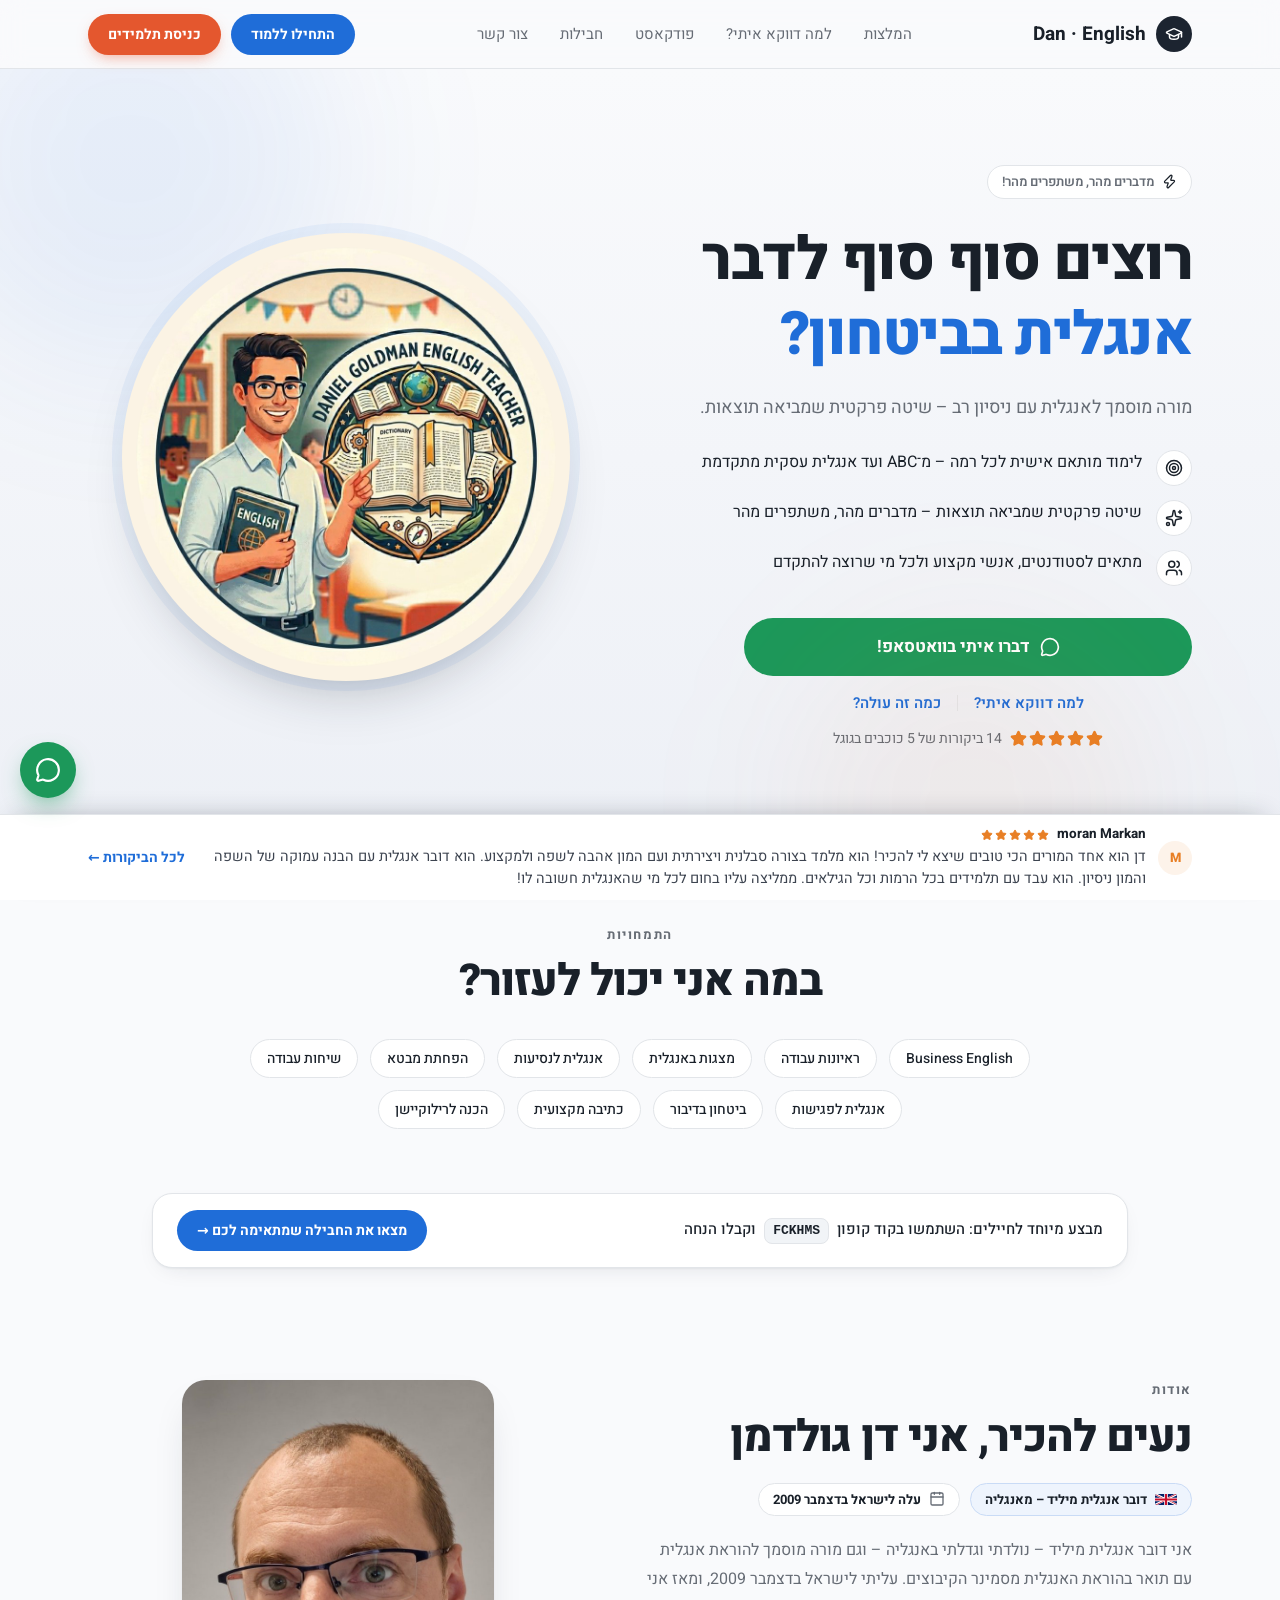
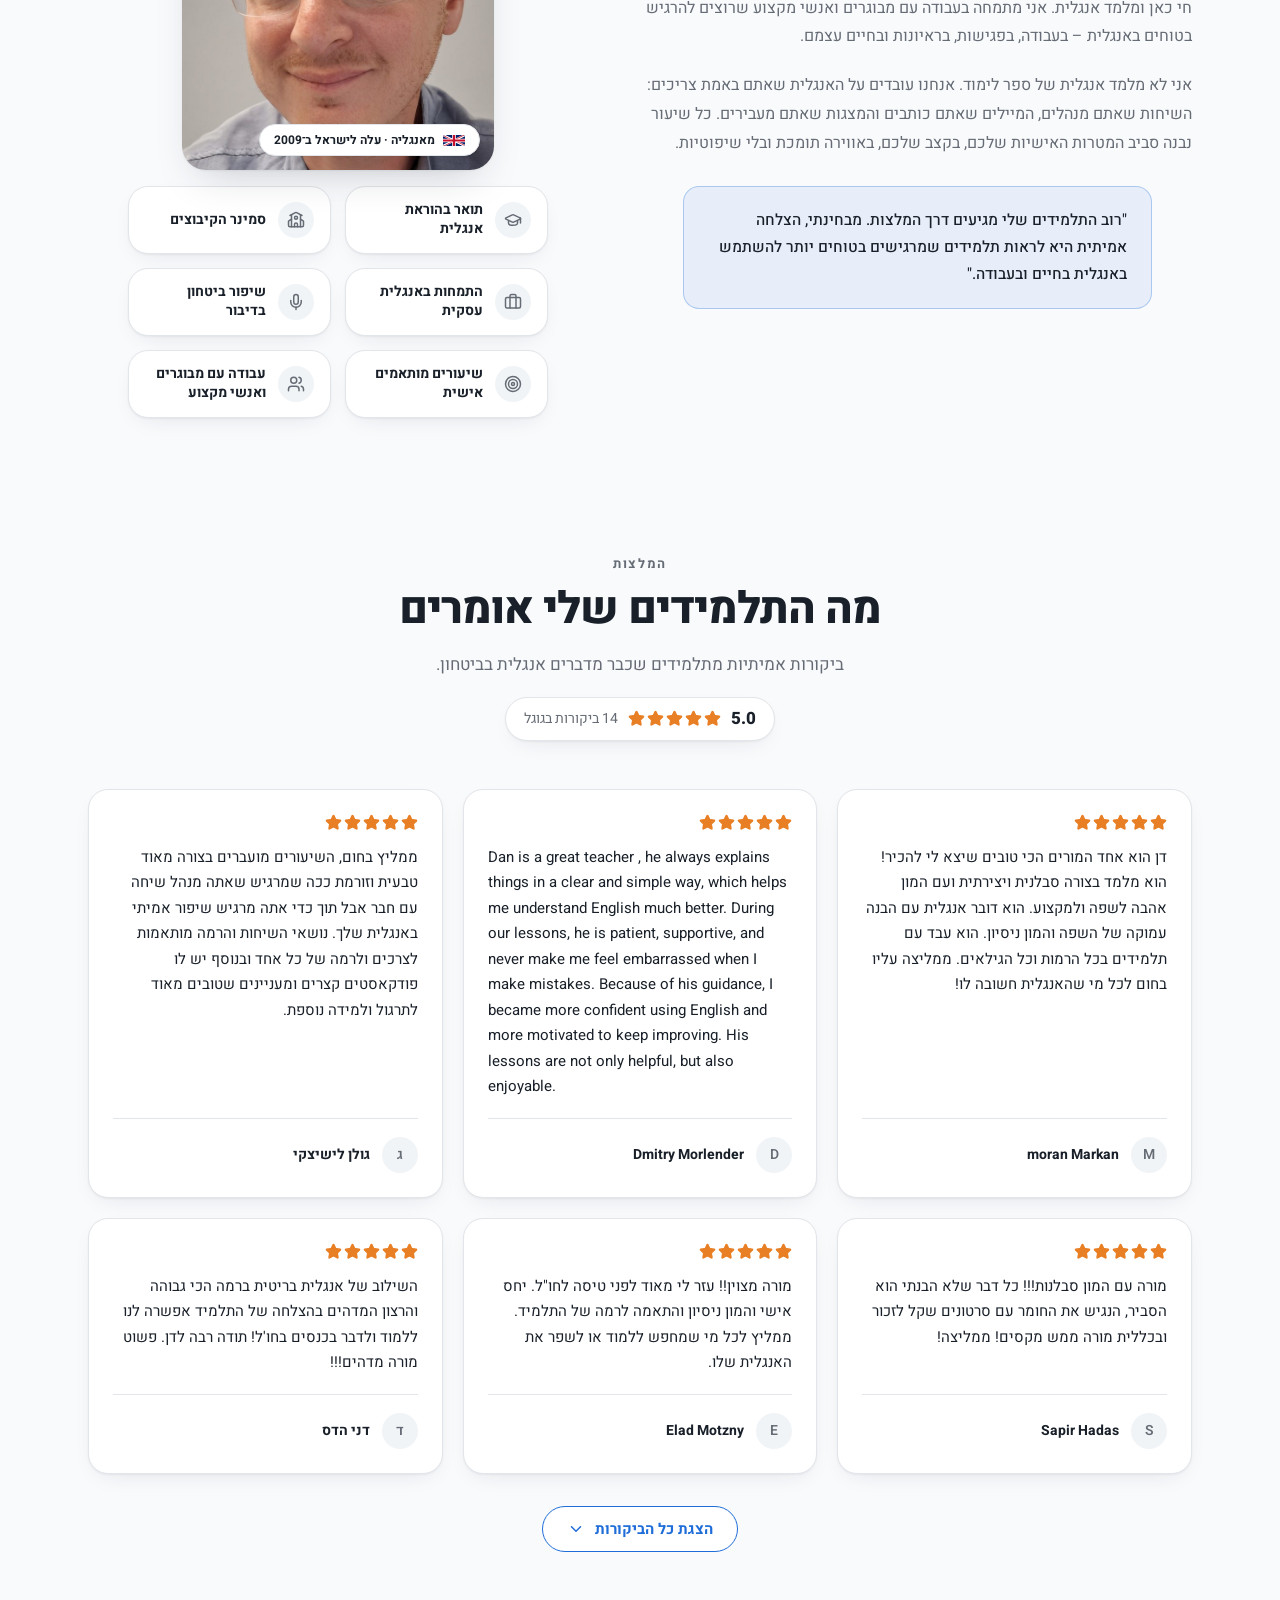
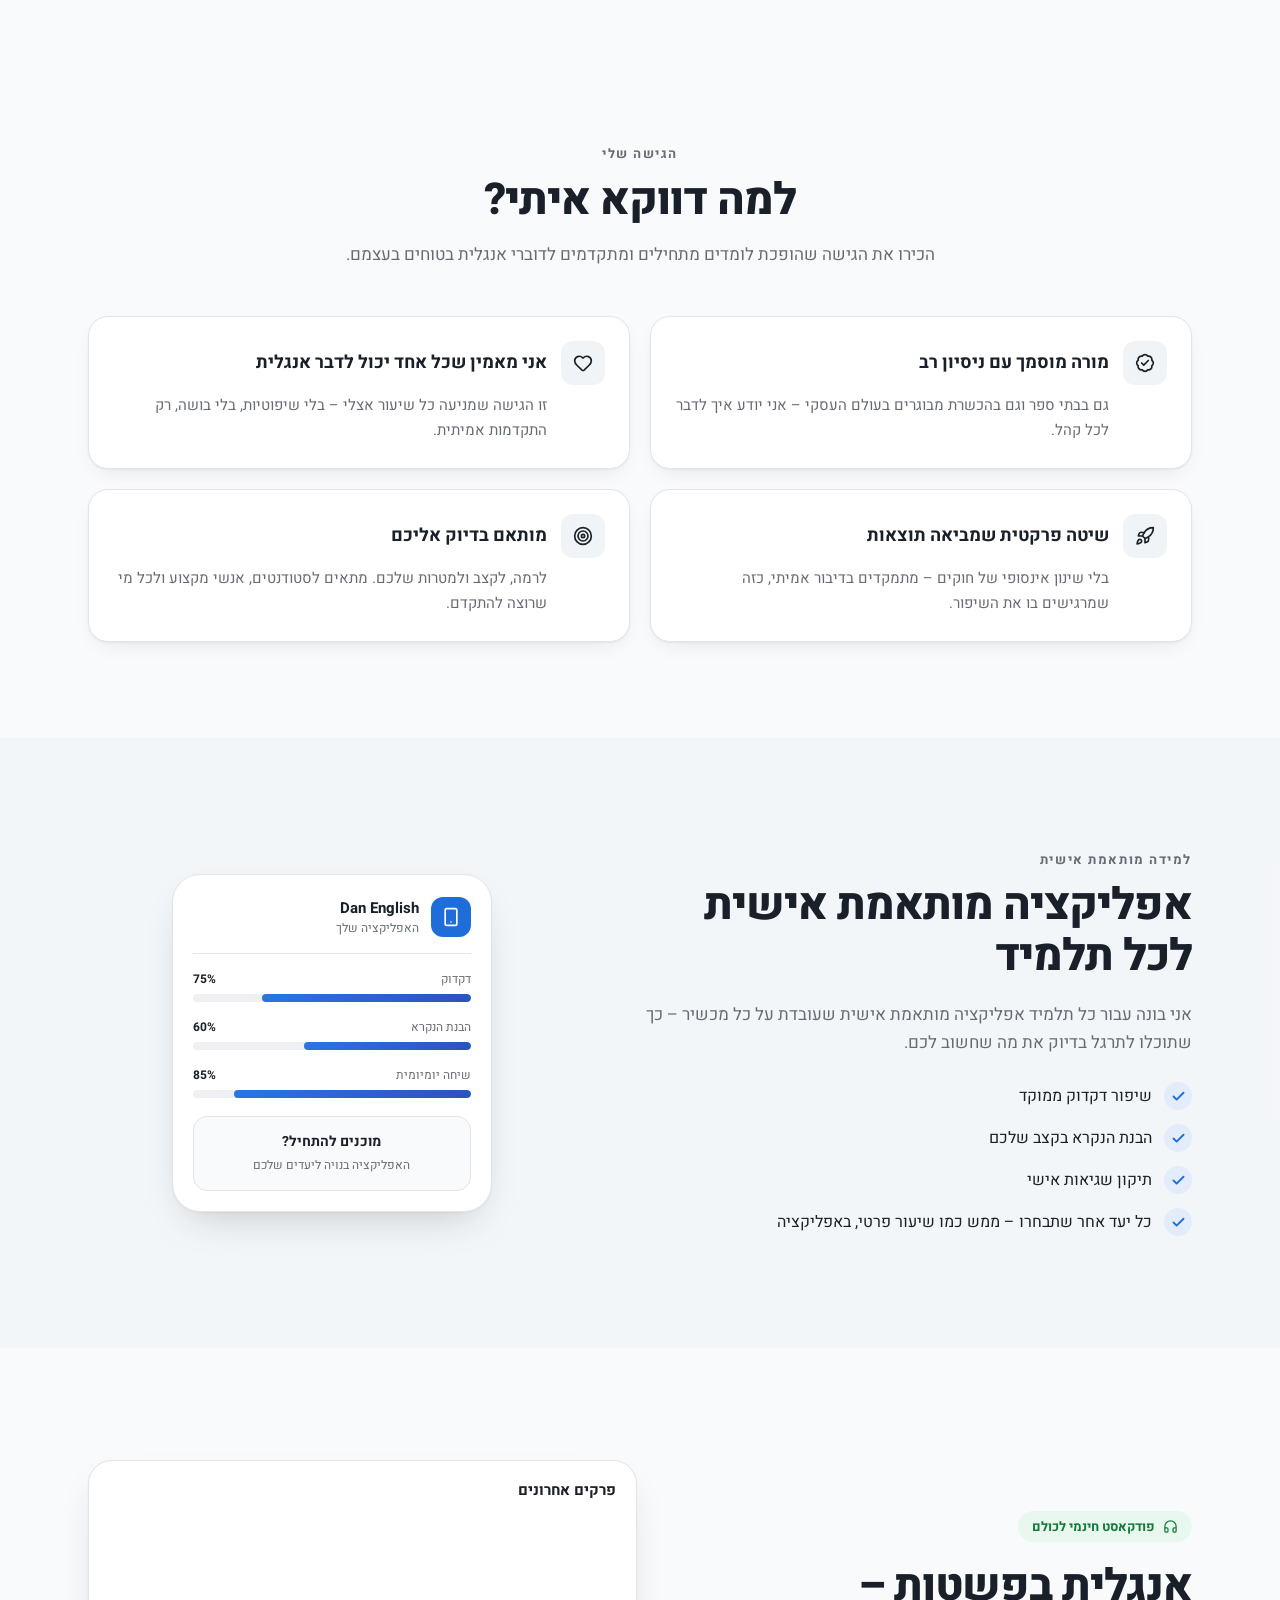
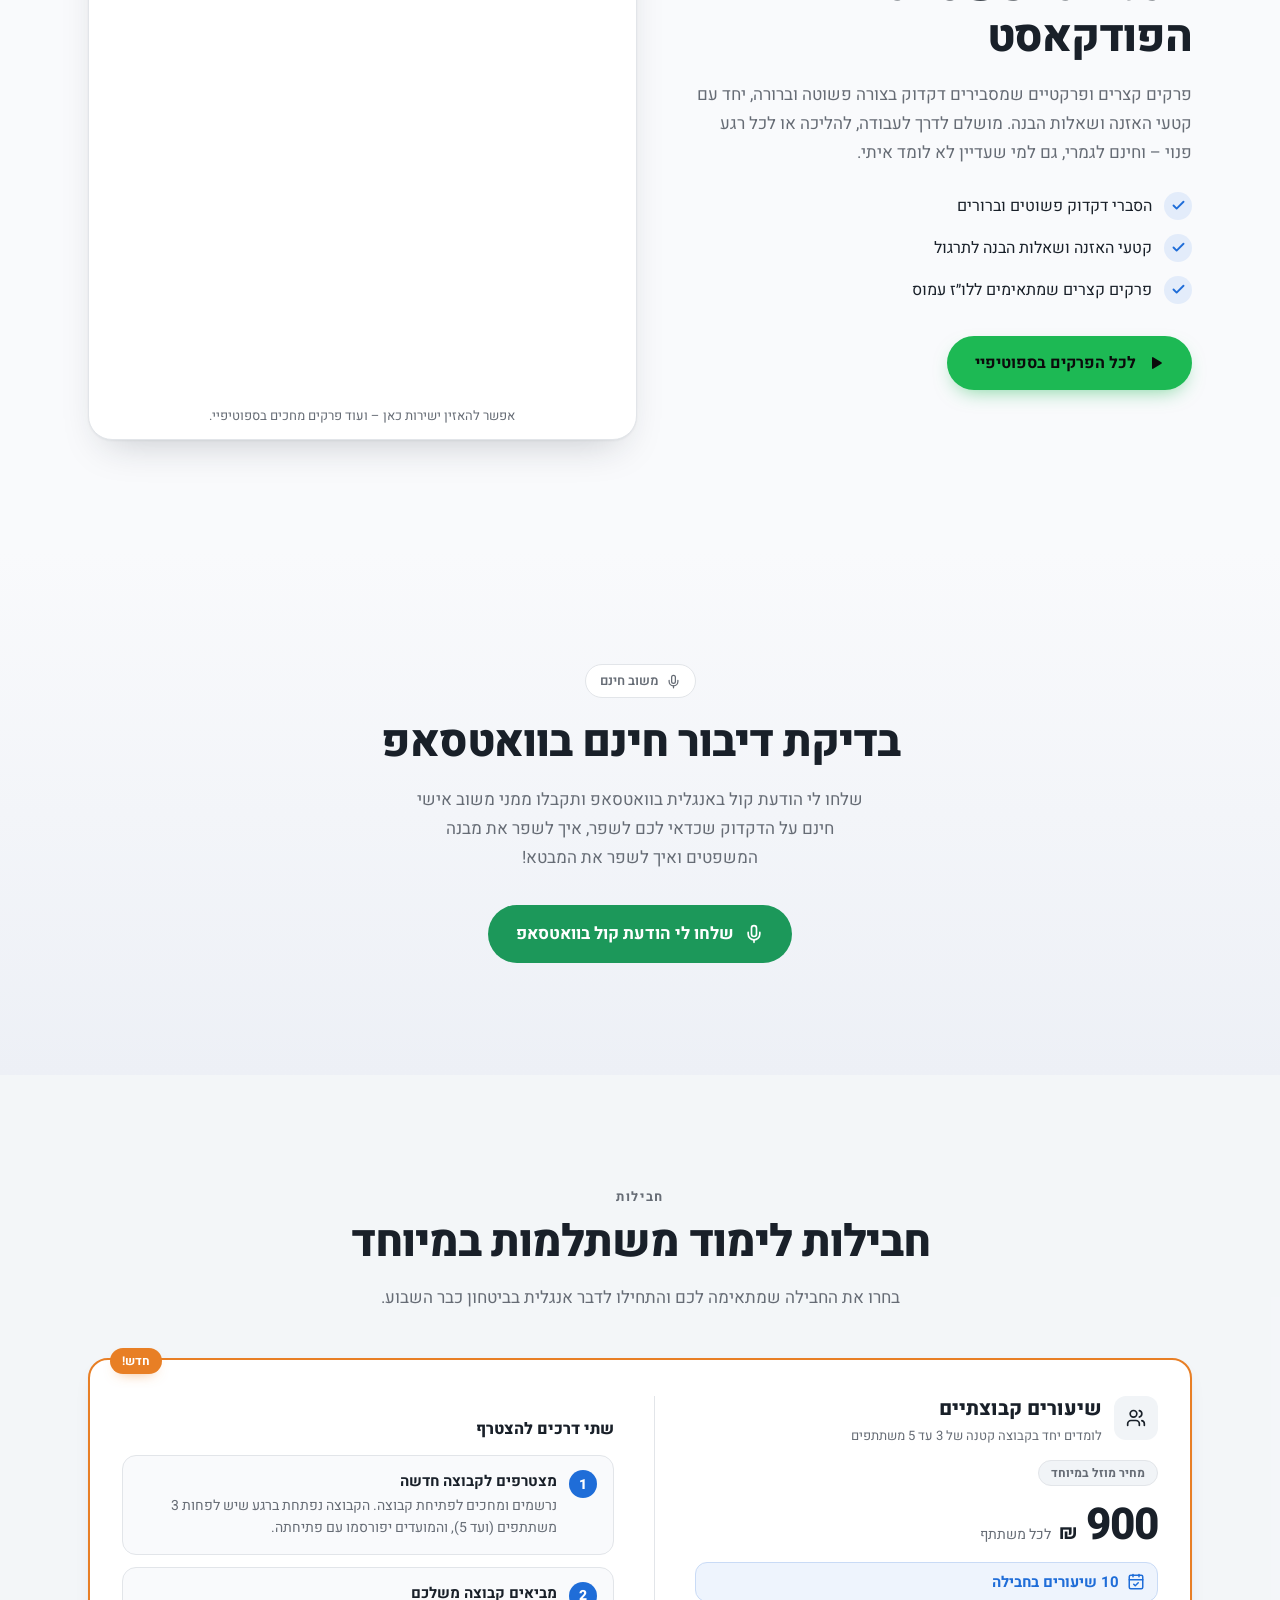
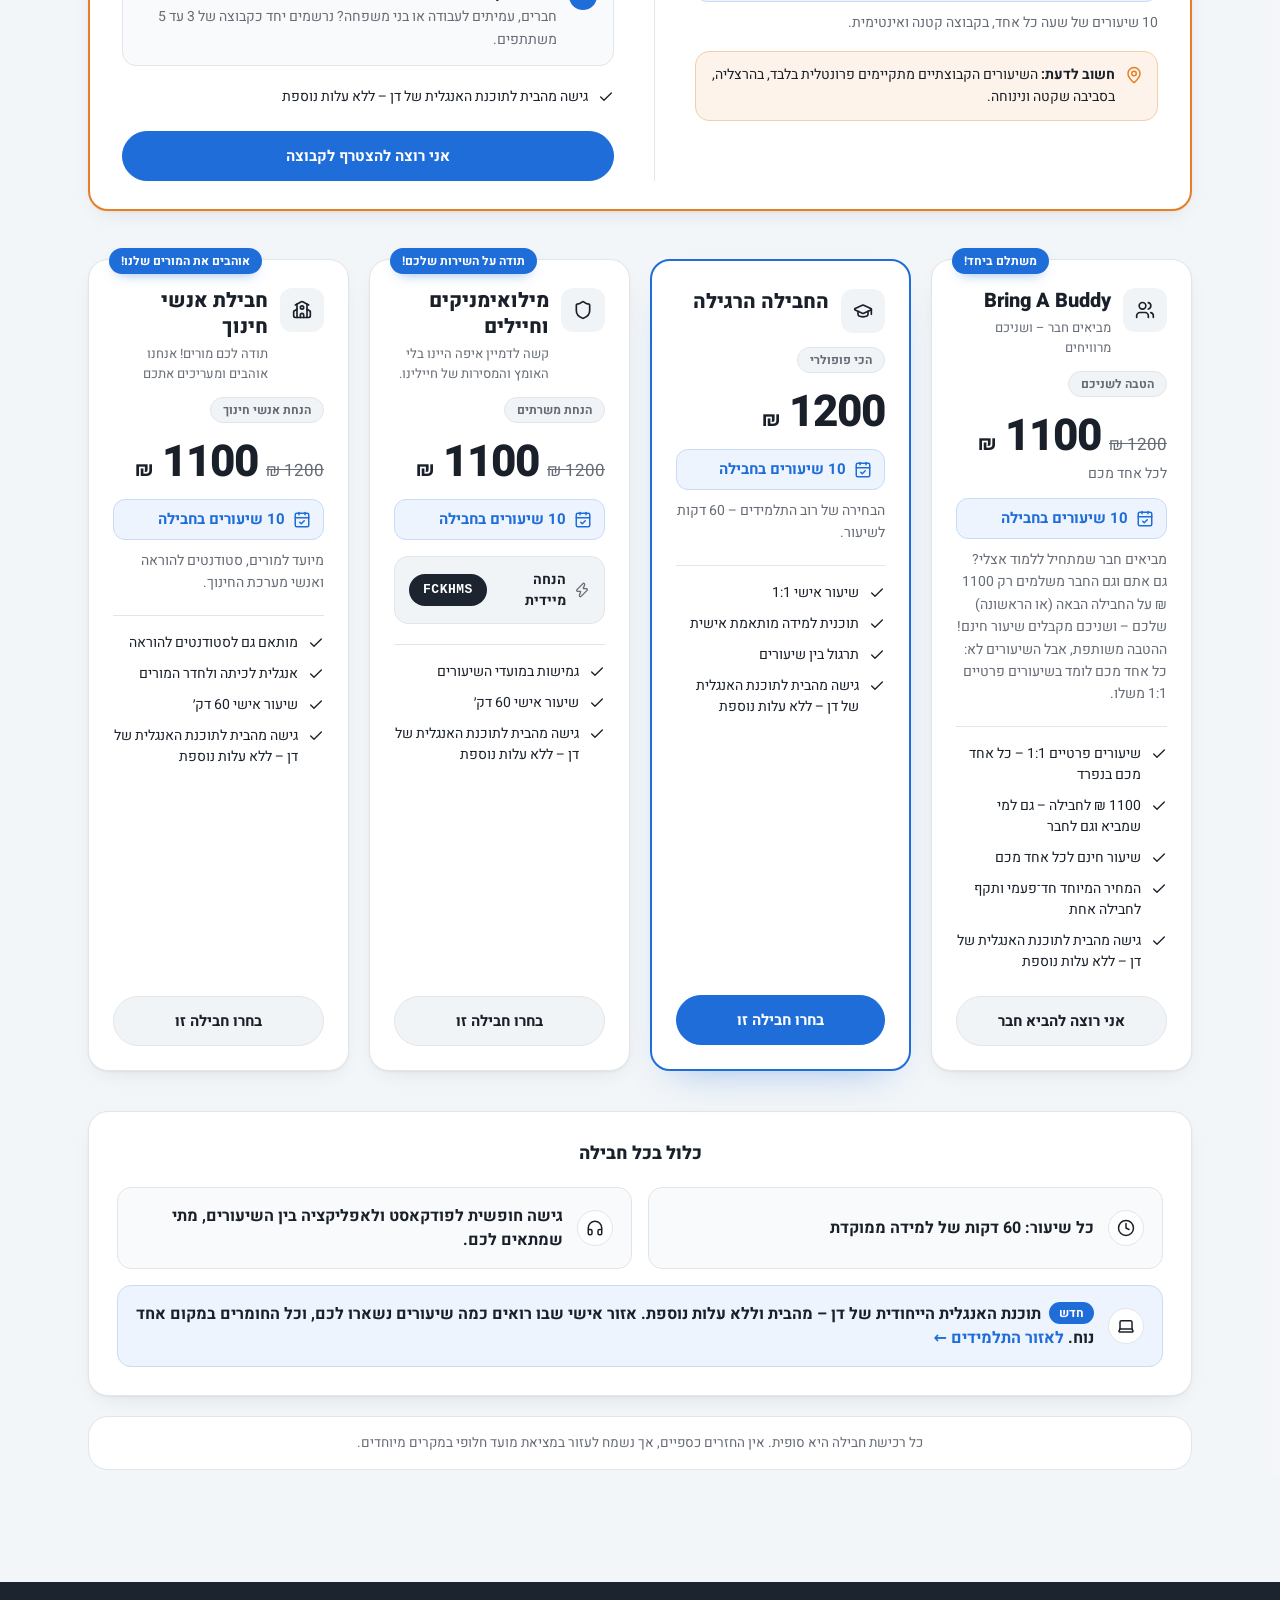
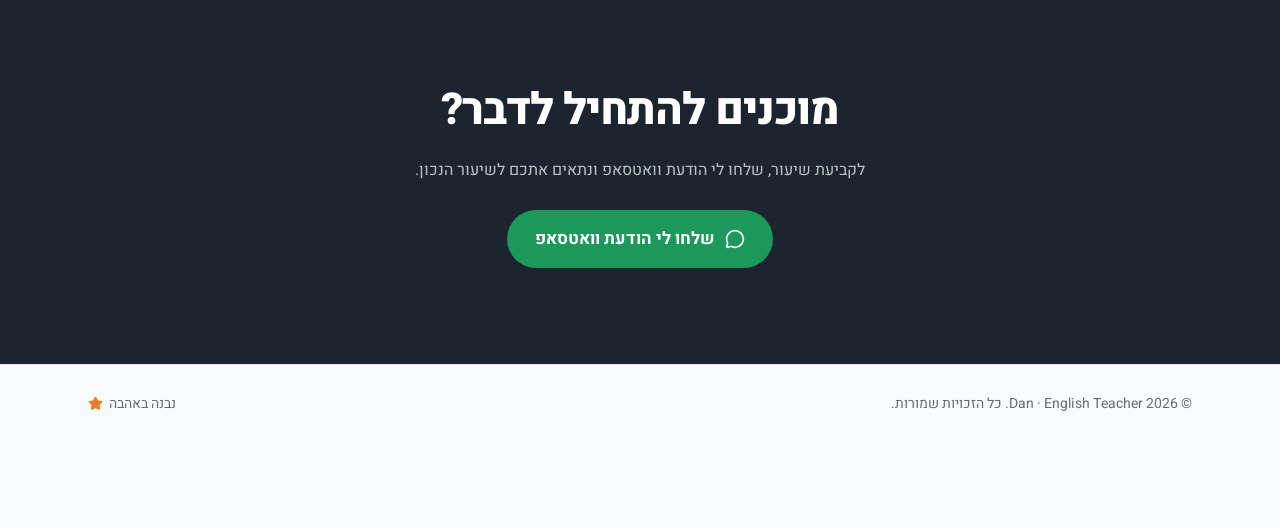
==== commit 9569aa47: "Clarify Bring A Buddy lessons are private 1:1 Co-Authored-By: Claude Opus 5.5 <noreply@anthropic.com" ====
--- a/index.html
+++ b/index.html
@@ -356,9 +356,10 @@
           <span class="tag">הטבה לשניכם</span>
           <div class="price"><span class="old">1200 ₪</span><span class="amount">1100</span><span class="cur">₪</span><span class="per">לכל אחד מכם</span></div>
           <div class="lessons"><svg class="icon" xmlns="http://www.w3.org/2000/svg" viewBox="0 0 24 24" fill="none" stroke="currentColor" stroke-width="2" stroke-linecap="round" stroke-linejoin="round" aria-hidden="true" focusable="false"><path d="M8 2v3" /><path d="M16 2v3" /><rect x="3" y="3" width="18" height="18" rx="2" /><path d="M3 9h18" /><path d="m9 15 2 2 4-4" /></svg> 10 שיעורים בחבילה</div>
-          <p class="desc">מביאים חבר ללמוד איתי? גם אתם וגם החבר משלמים רק 1100 ₪ על החבילה הבאה (או הראשונה) שלכם – ושניכם מקבלים שיעור חינם!</p>
+          <p class="desc">מביאים חבר שמתחיל ללמוד אצלי? גם אתם וגם החבר משלמים רק 1100 ₪ על החבילה הבאה (או הראשונה) שלכם – ושניכם מקבלים שיעור חינם! ההטבה משותפת, אבל השיעורים לא: כל אחד מכם לומד בשיעורים פרטיים 1:1 משלו.</p>
           <div class="rule"></div>
           <ul class="features">
+            <li><svg class="icon" xmlns="http://www.w3.org/2000/svg" viewBox="0 0 24 24" fill="none" stroke="currentColor" stroke-width="2" stroke-linecap="round" stroke-linejoin="round" aria-hidden="true" focusable="false"><path d="M20 6 9 17l-5-5" /></svg>שיעורים פרטיים 1:1 – כל אחד מכם בנפרד</li>
             <li><svg class="icon" xmlns="http://www.w3.org/2000/svg" viewBox="0 0 24 24" fill="none" stroke="currentColor" stroke-width="2" stroke-linecap="round" stroke-linejoin="round" aria-hidden="true" focusable="false"><path d="M20 6 9 17l-5-5" /></svg>1100 ₪ לחבילה – גם למי שמביא וגם לחבר</li>
             <li><svg class="icon" xmlns="http://www.w3.org/2000/svg" viewBox="0 0 24 24" fill="none" stroke="currentColor" stroke-width="2" stroke-linecap="round" stroke-linejoin="round" aria-hidden="true" focusable="false"><path d="M20 6 9 17l-5-5" /></svg>שיעור חינם לכל אחד מכם</li>
             <li><svg class="icon" xmlns="http://www.w3.org/2000/svg" viewBox="0 0 24 24" fill="none" stroke="currentColor" stroke-width="2" stroke-linecap="round" stroke-linejoin="round" aria-hidden="true" focusable="false"><path d="M20 6 9 17l-5-5" /></svg>המחיר המיוחד חד־פעמי ותקף לחבילה אחת</li>
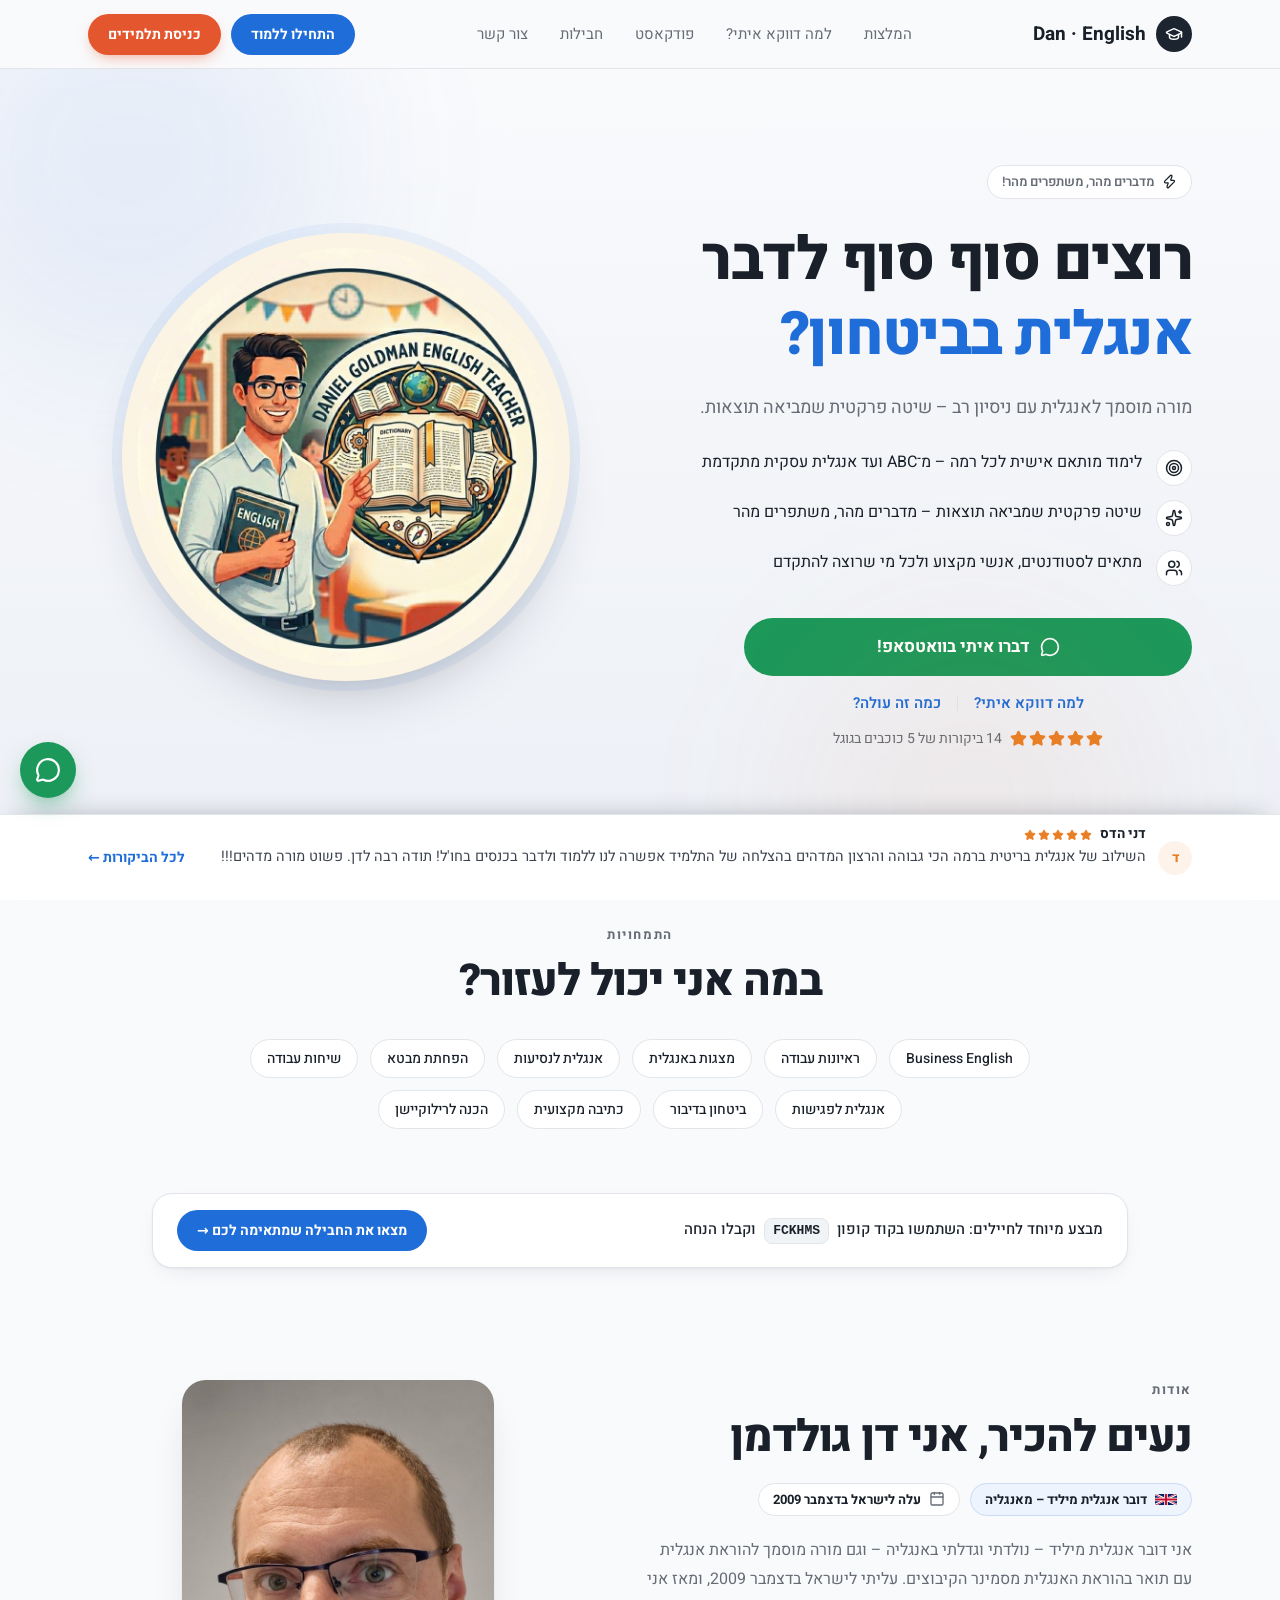
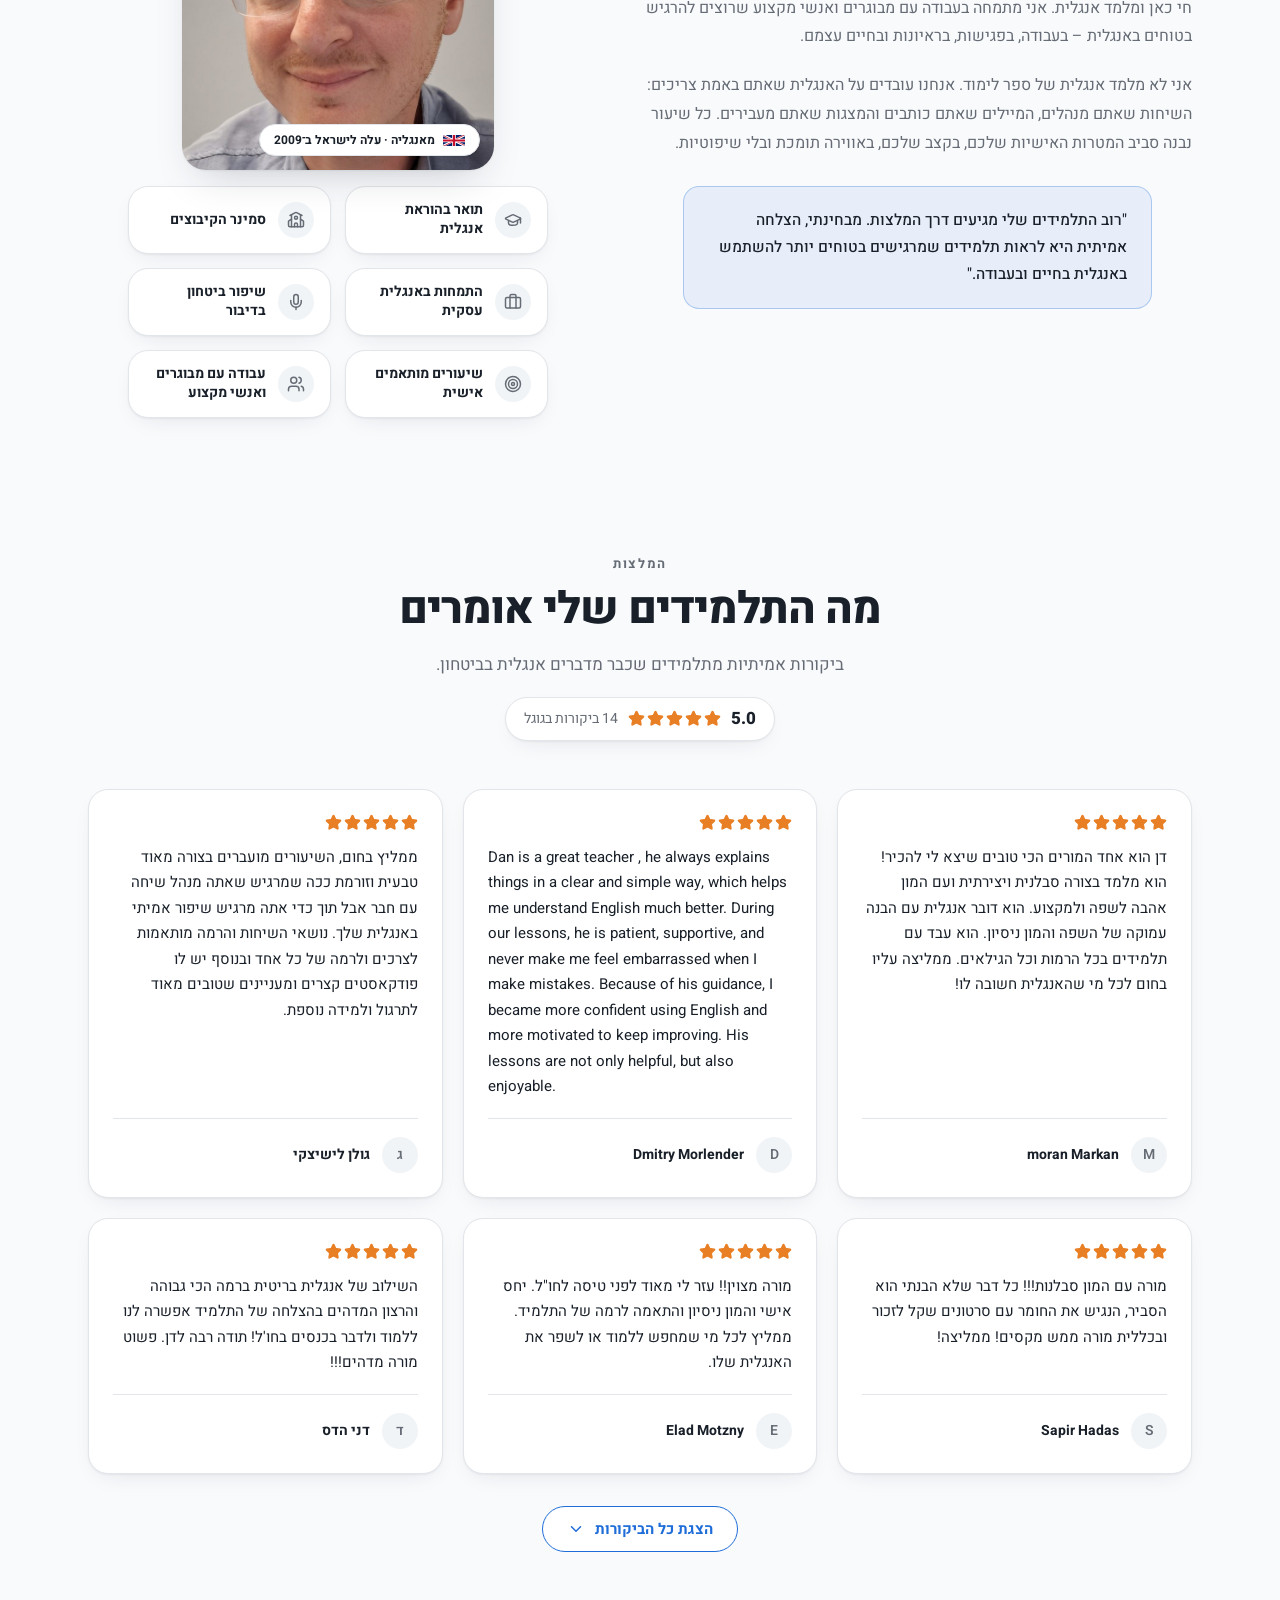
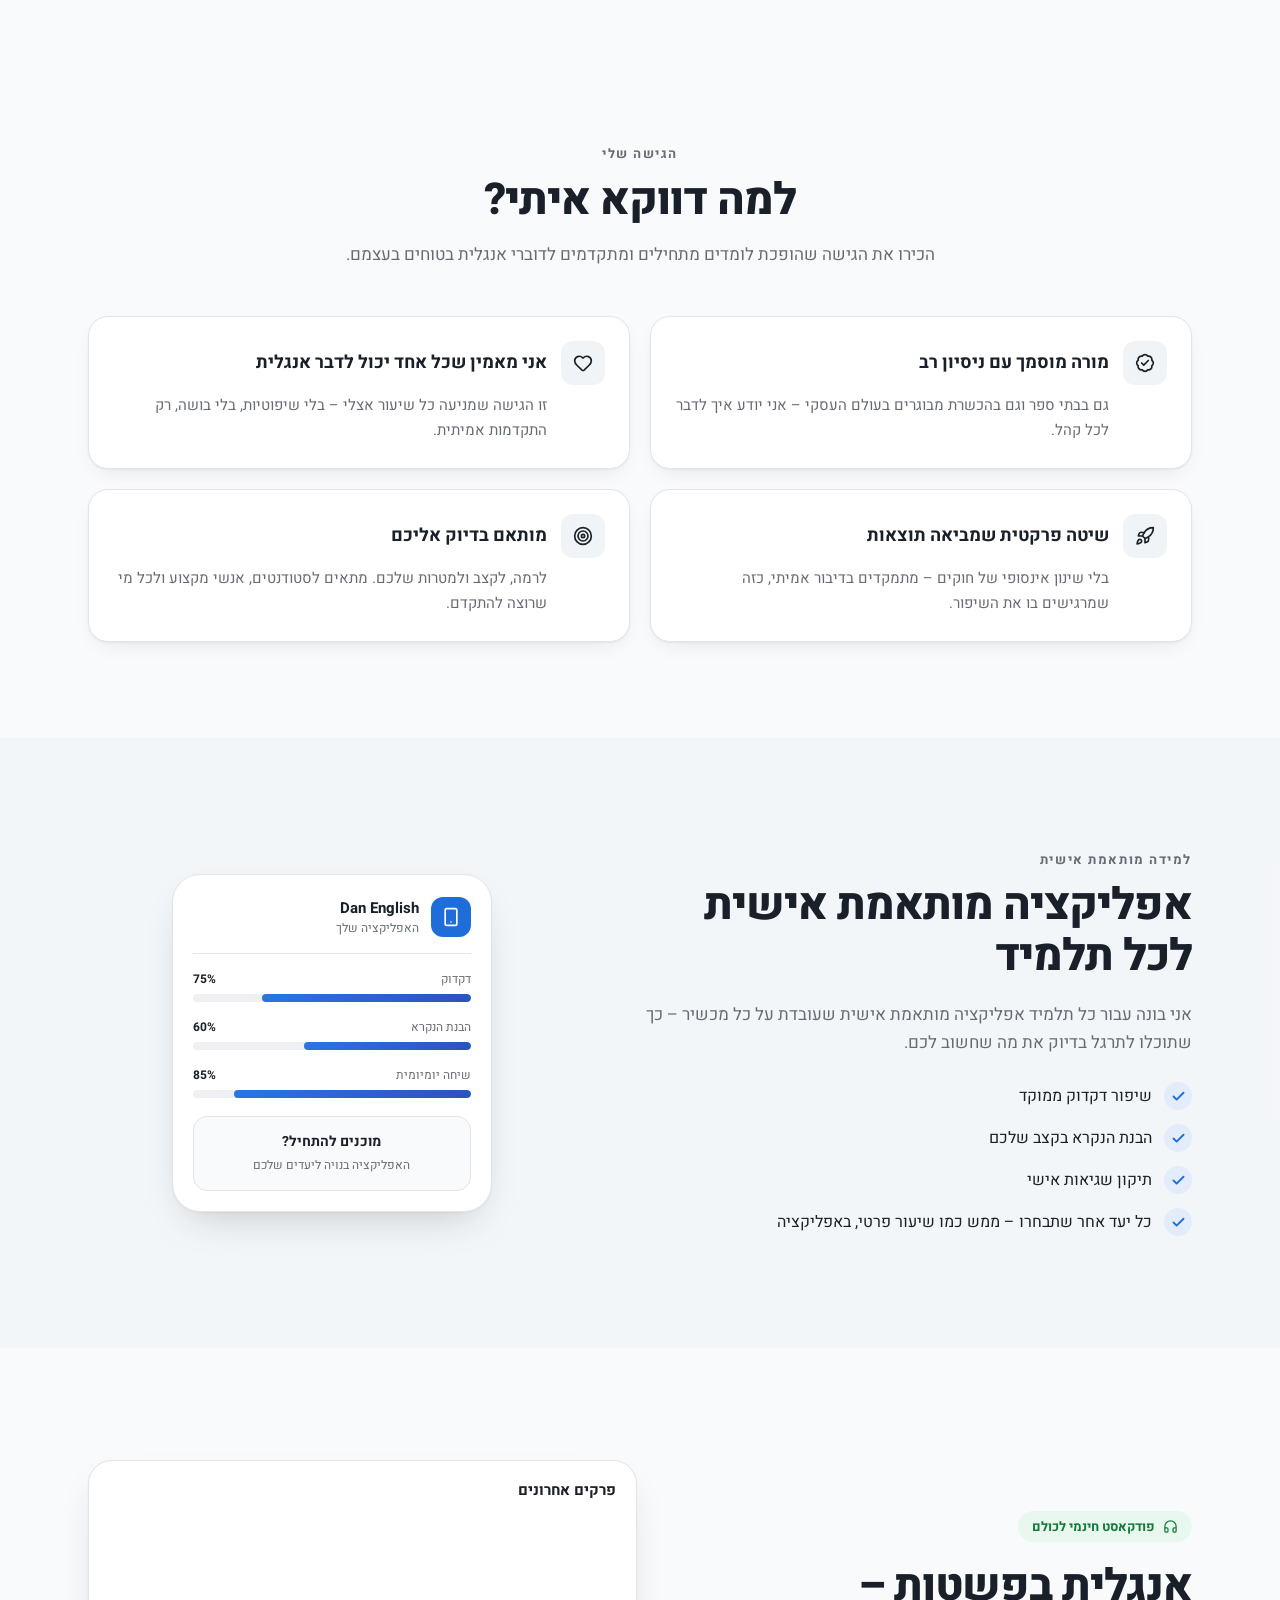
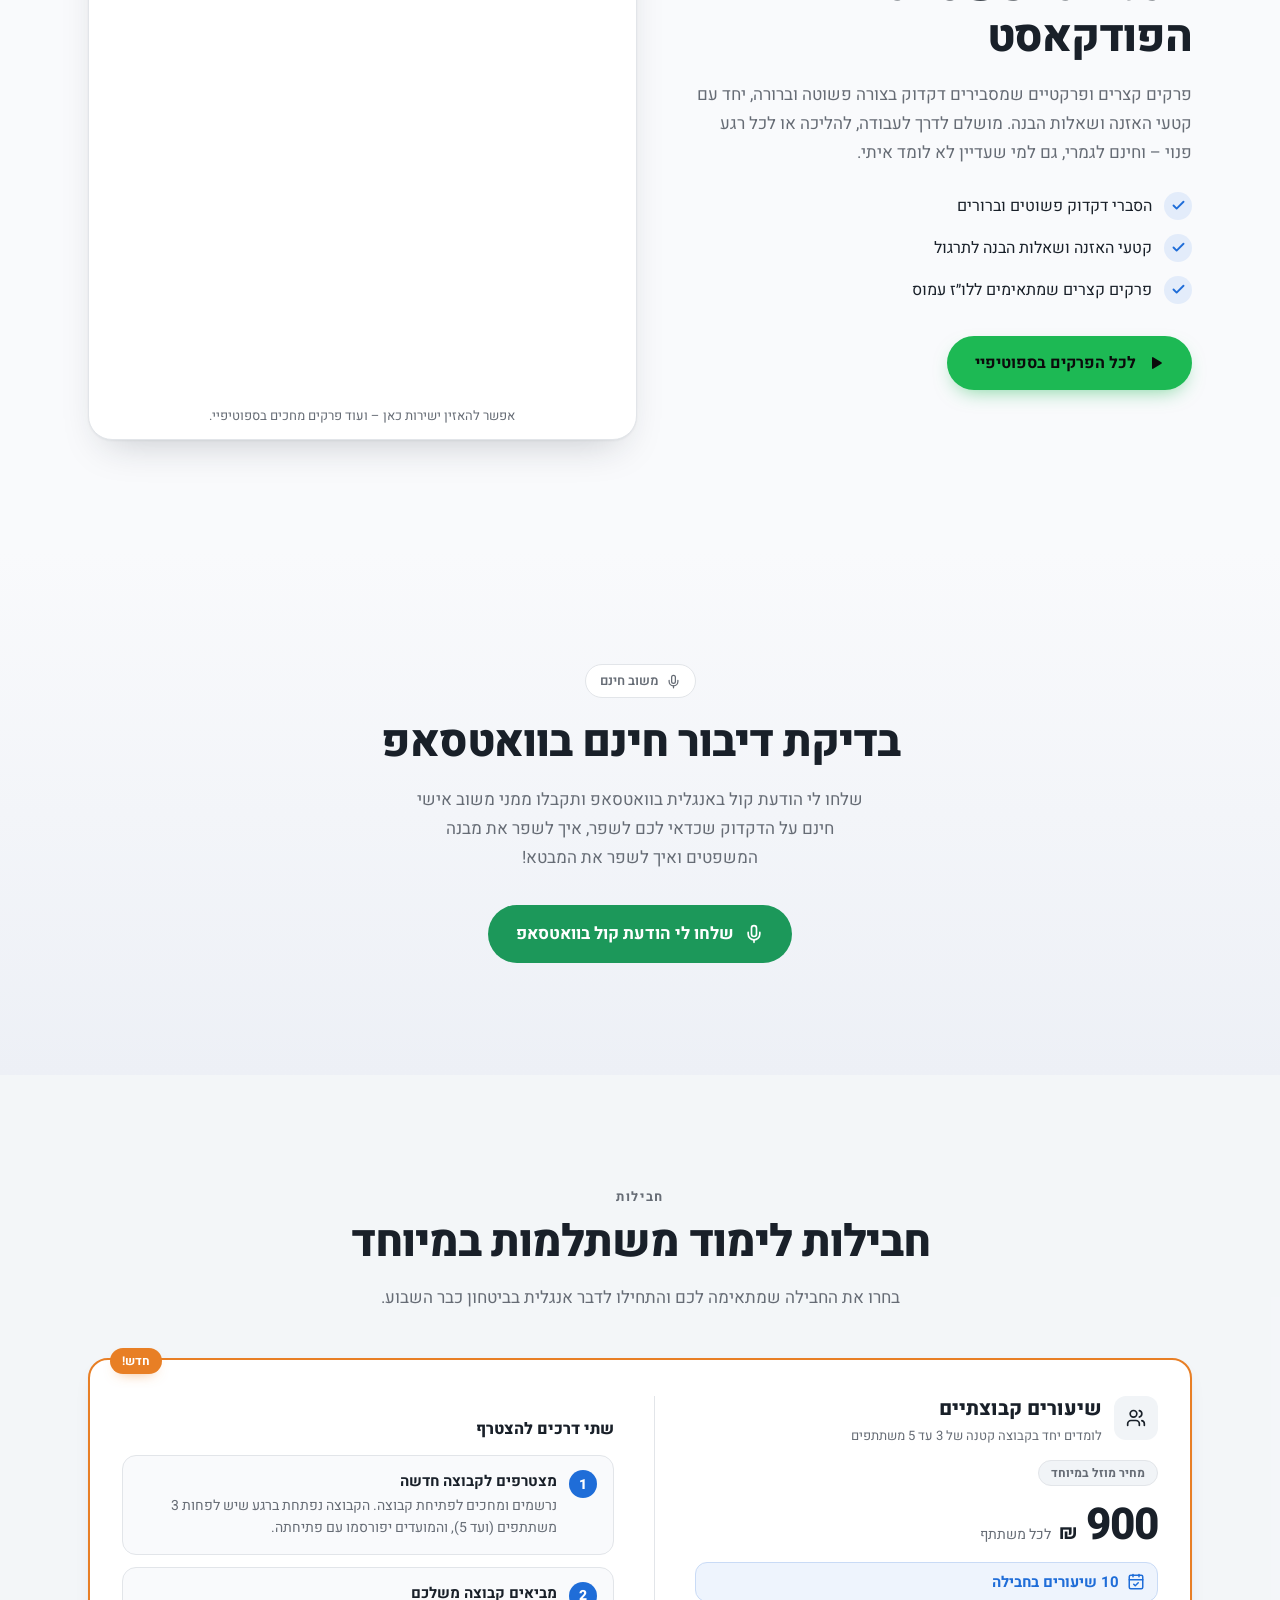
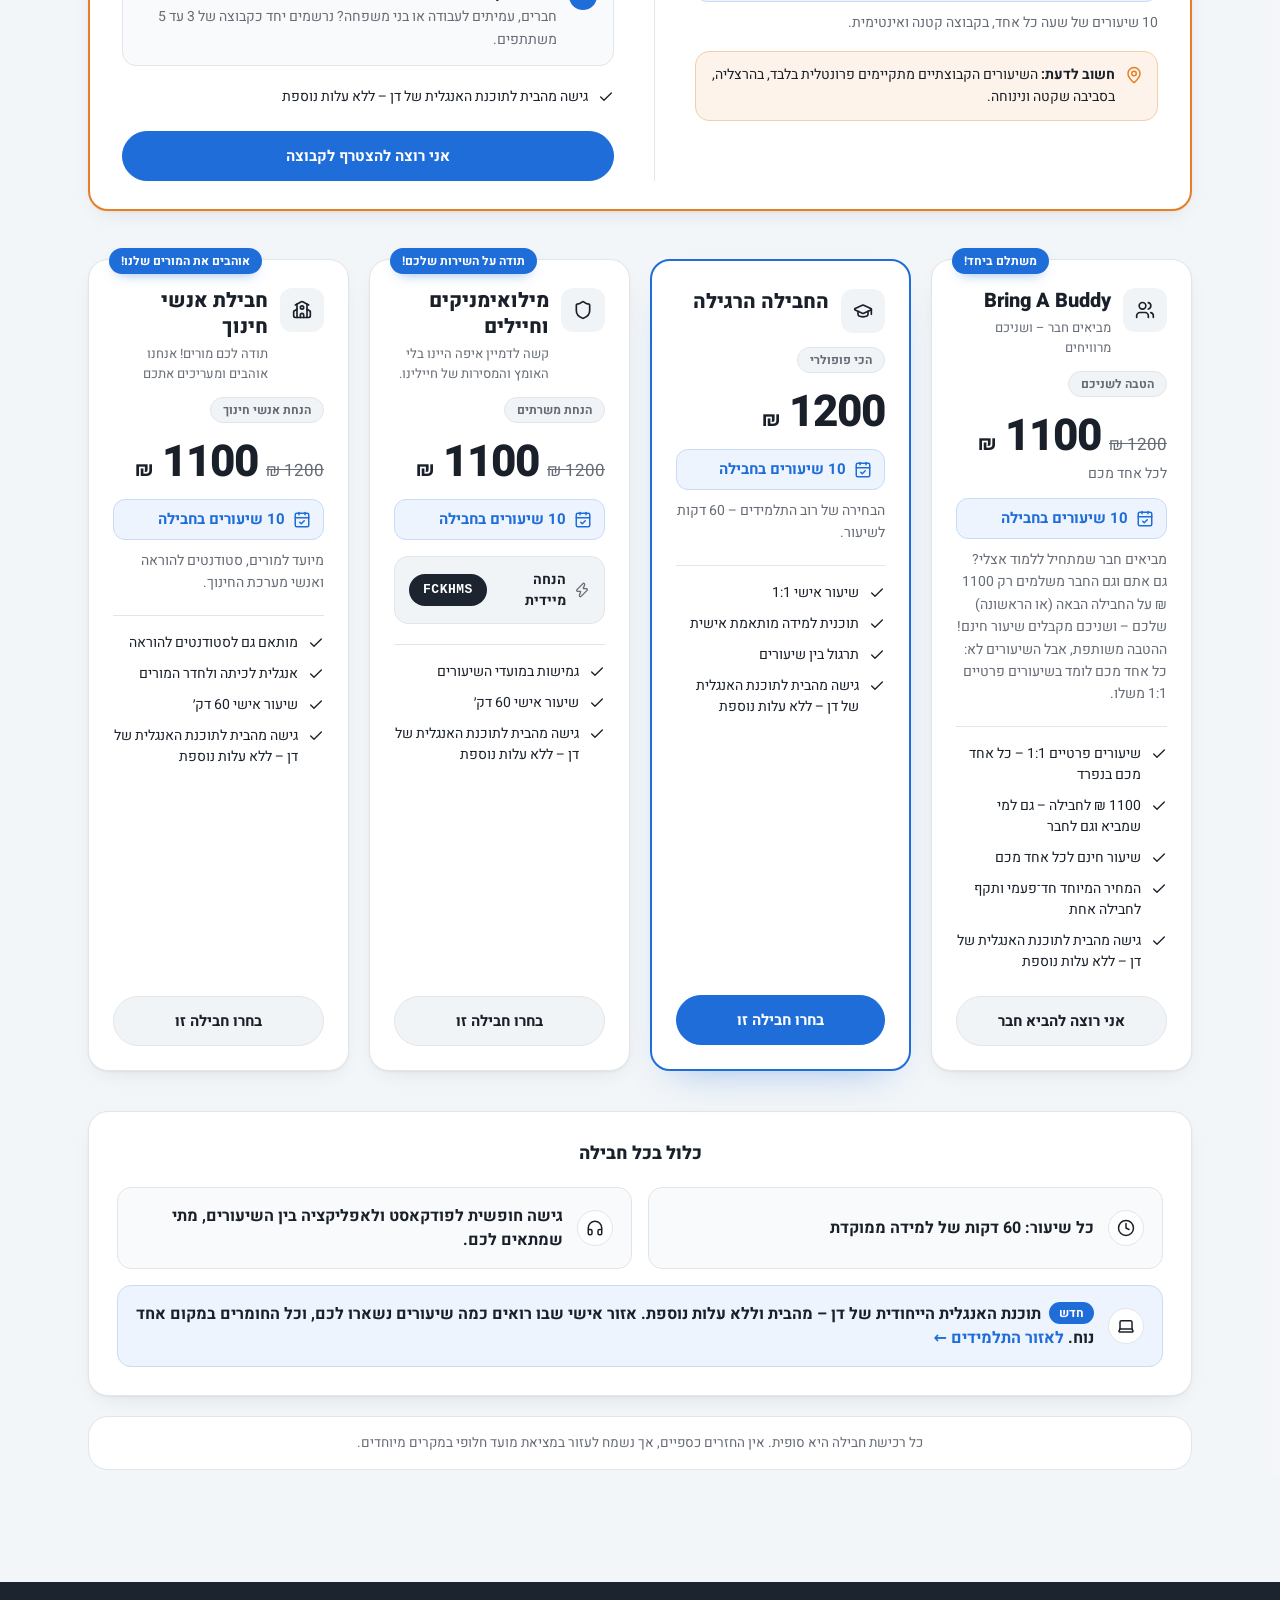
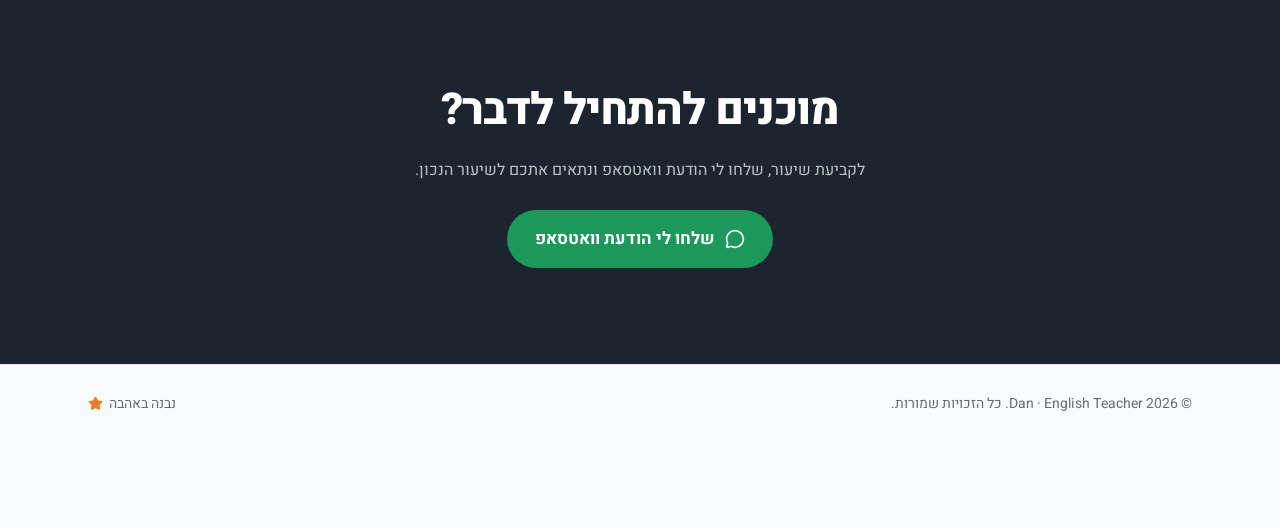
==== commit ae444764: "Show review ticker in random order Co-Authored-By: Claude Opus 5.5 <noreply@anthropic.com> Claude-Se" ====
--- a/index.html
+++ b/index.html
@@ -455,7 +455,7 @@
 
 <a class="wa-float" href="https://wa.me/972525174427" target="_blank" rel="noopener" aria-label="שלחו הודעה בוואטסאפ"><svg class="icon" xmlns="http://www.w3.org/2000/svg" viewBox="0 0 24 24" fill="none" stroke="currentColor" stroke-width="2" stroke-linecap="round" stroke-linejoin="round" aria-hidden="true" focusable="false"><path d="M2.992 16.342a2 2 0 0 1 .094 1.167l-1.065 3.29a1 1 0 0 0 1.236 1.168l3.413-.998a2 2 0 0 1 1.099.092 10 10 0 1 0-4.777-4.719" /></svg></a>
 
-<script src="assets/main.js?v=2026112003" defer></script>
+<script src="assets/main.js?v=2026112004" defer></script>
 <script src="assets/visit-tracker.js?v=2026112002" defer></script>
 </body>
 </html>
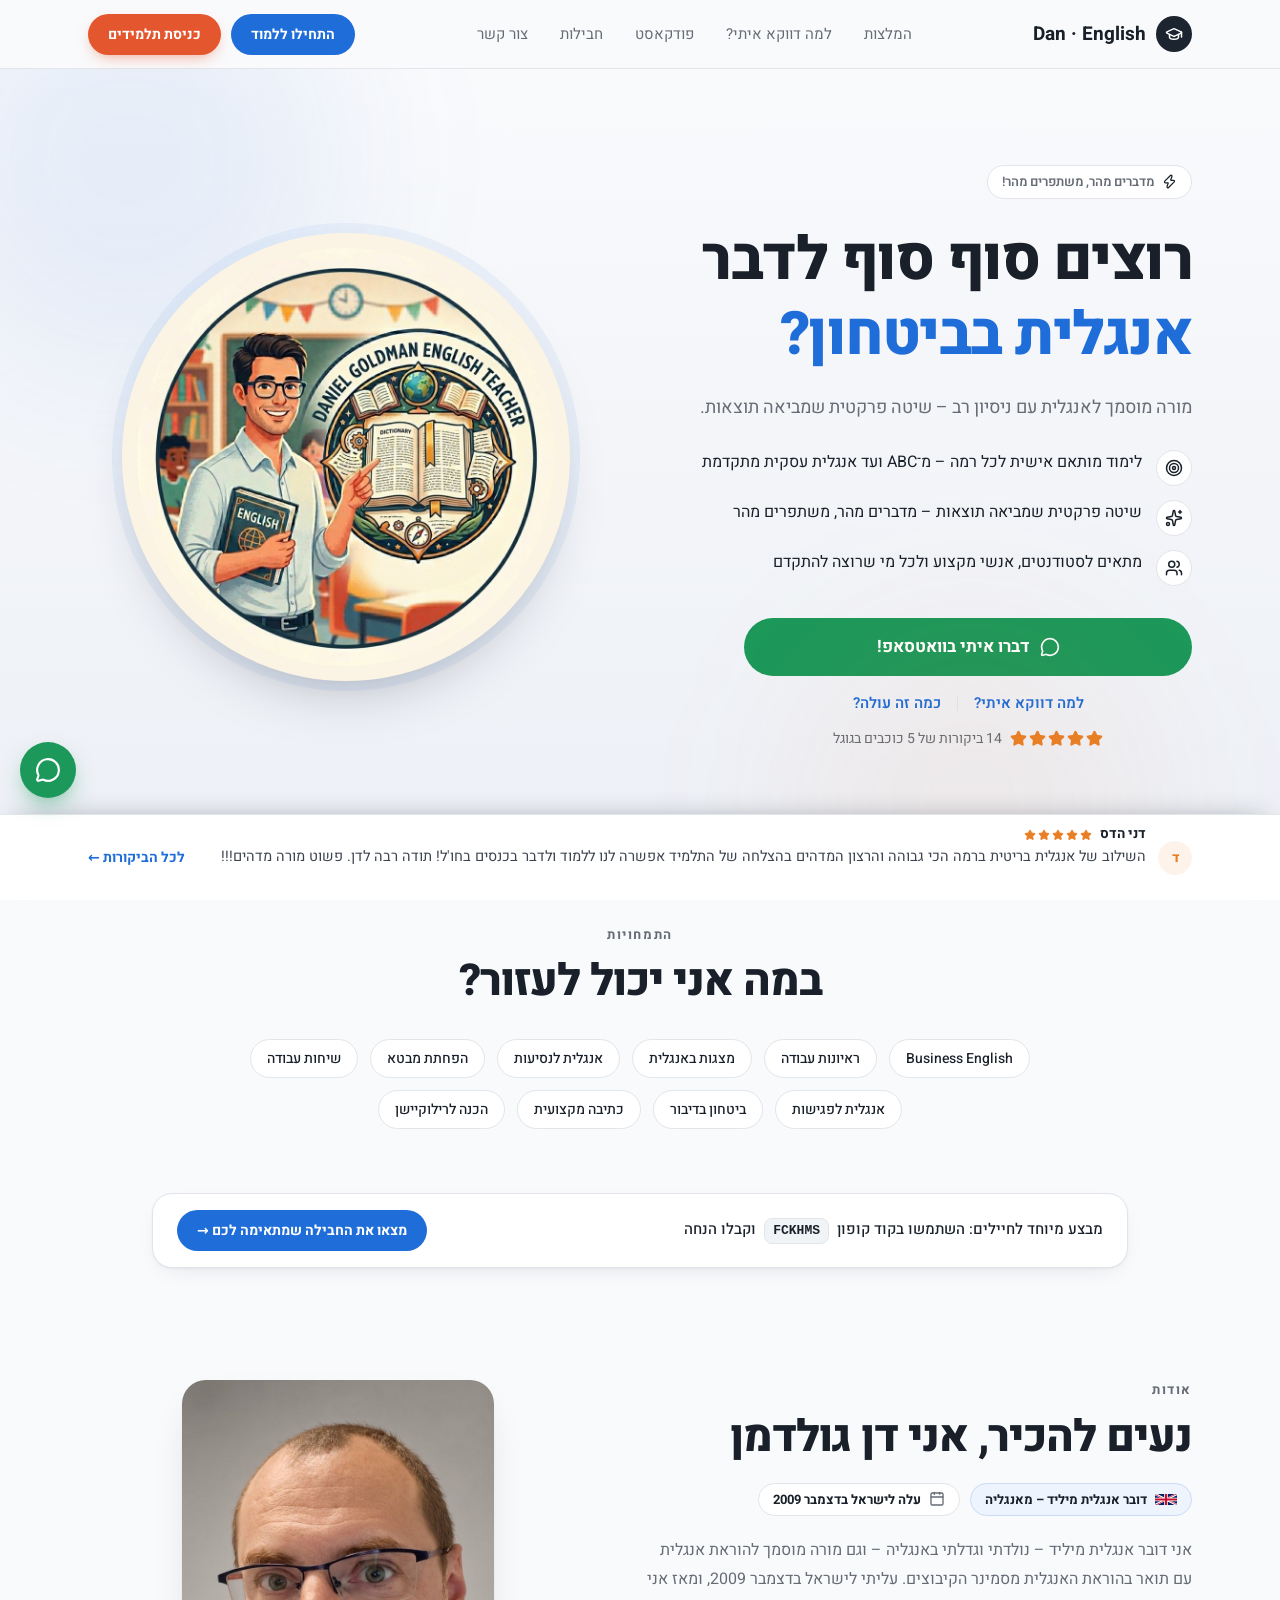
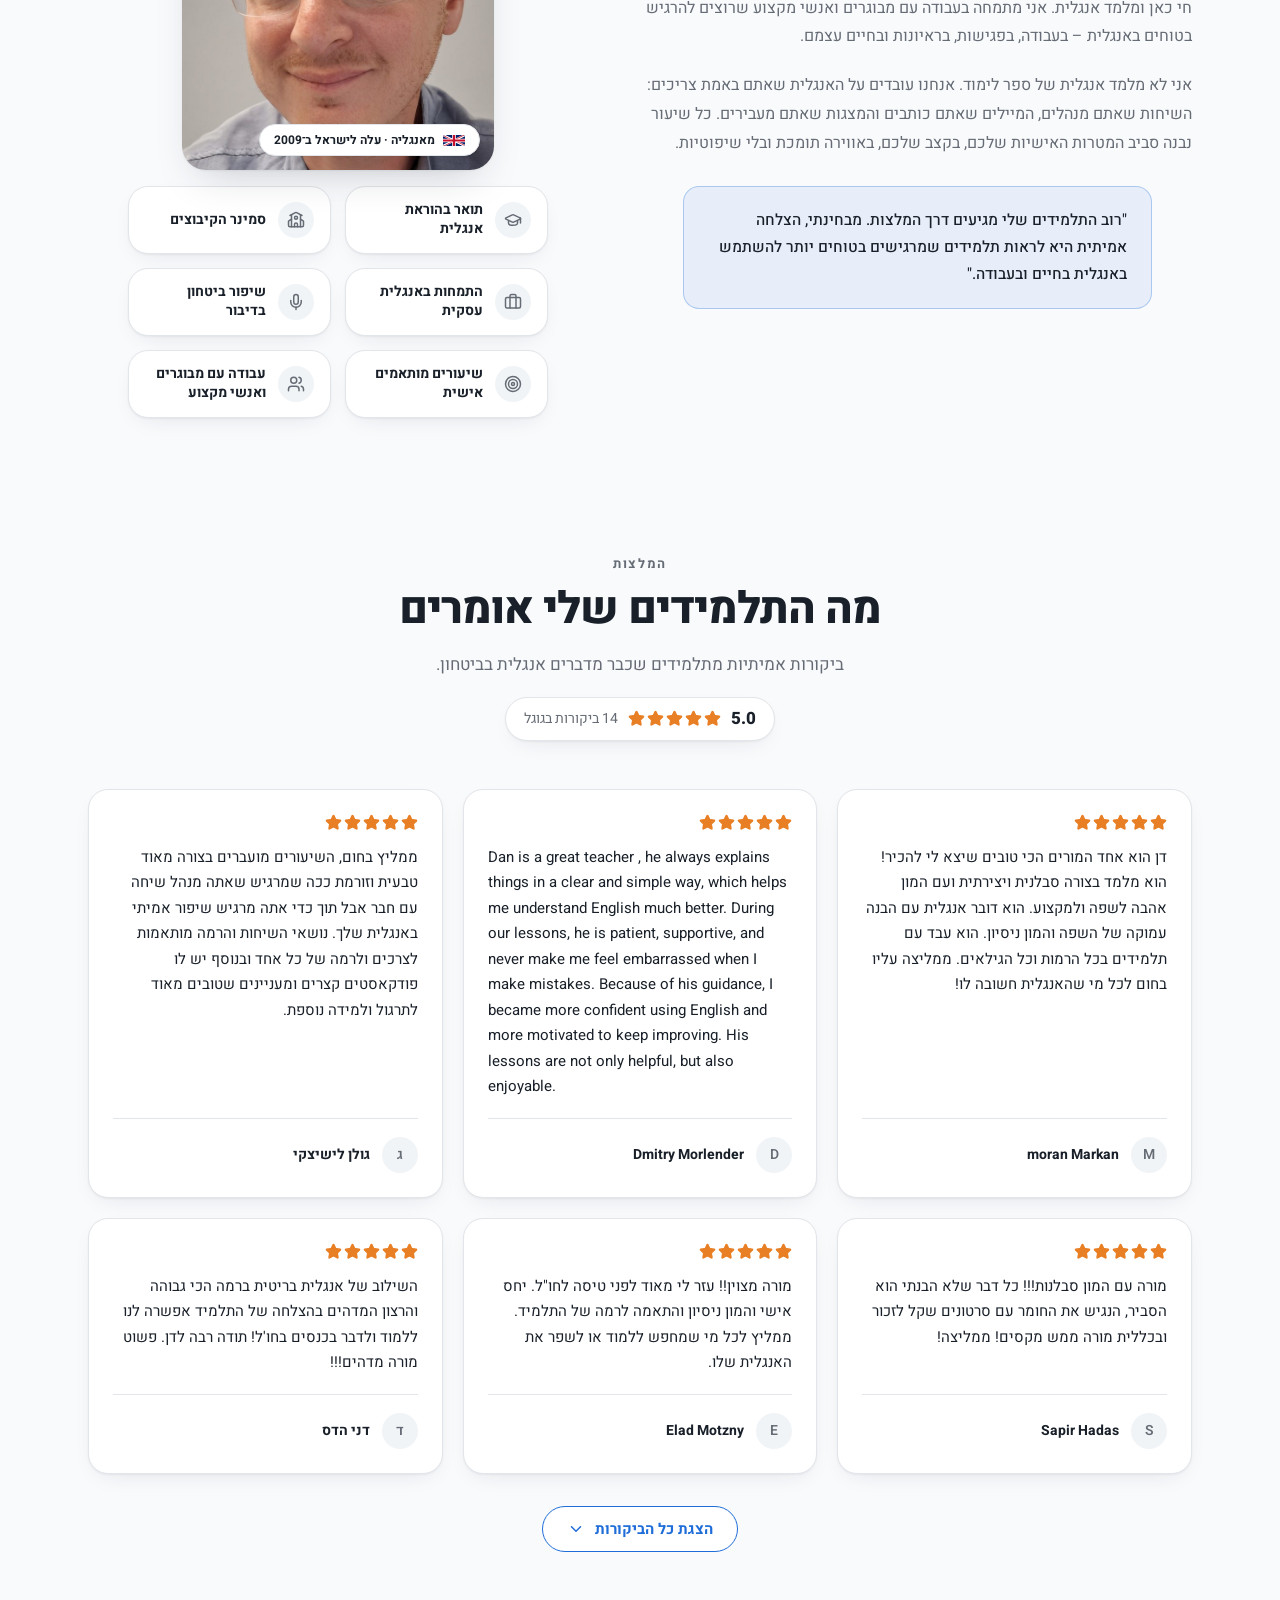
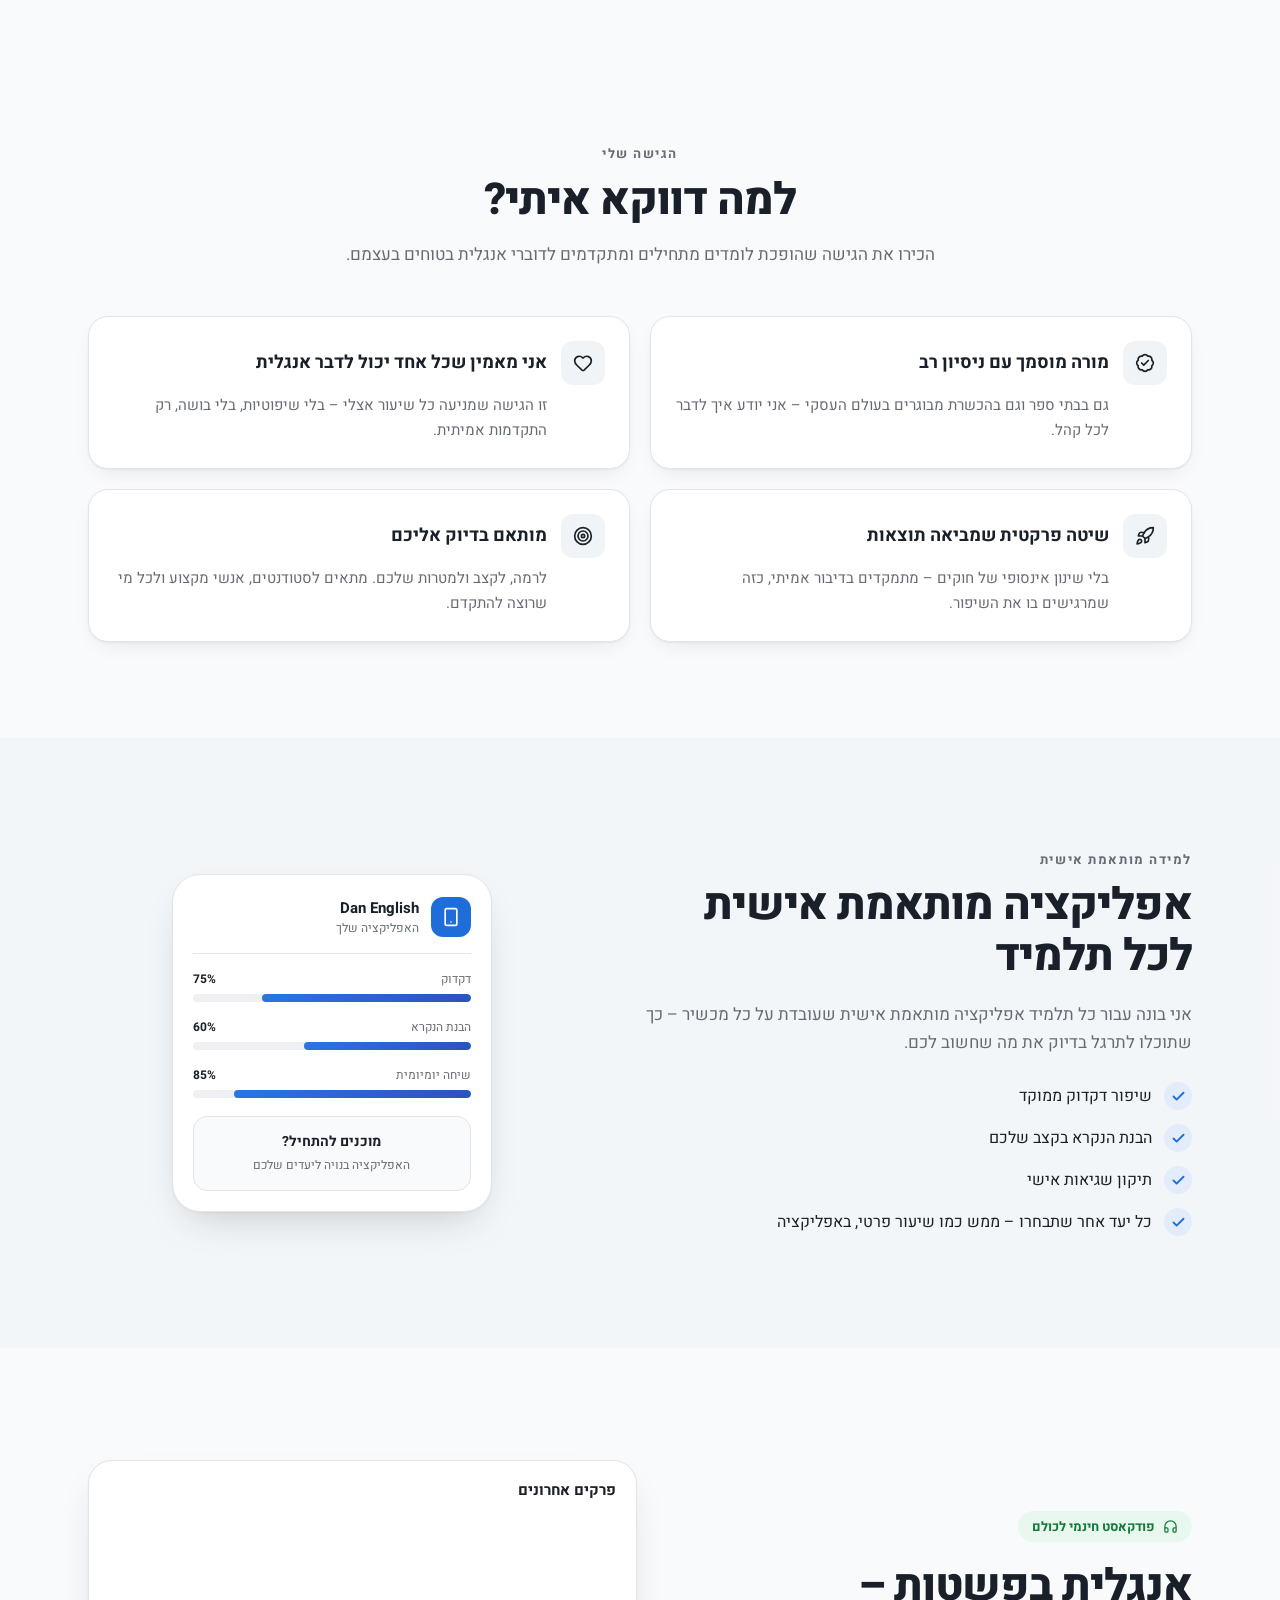
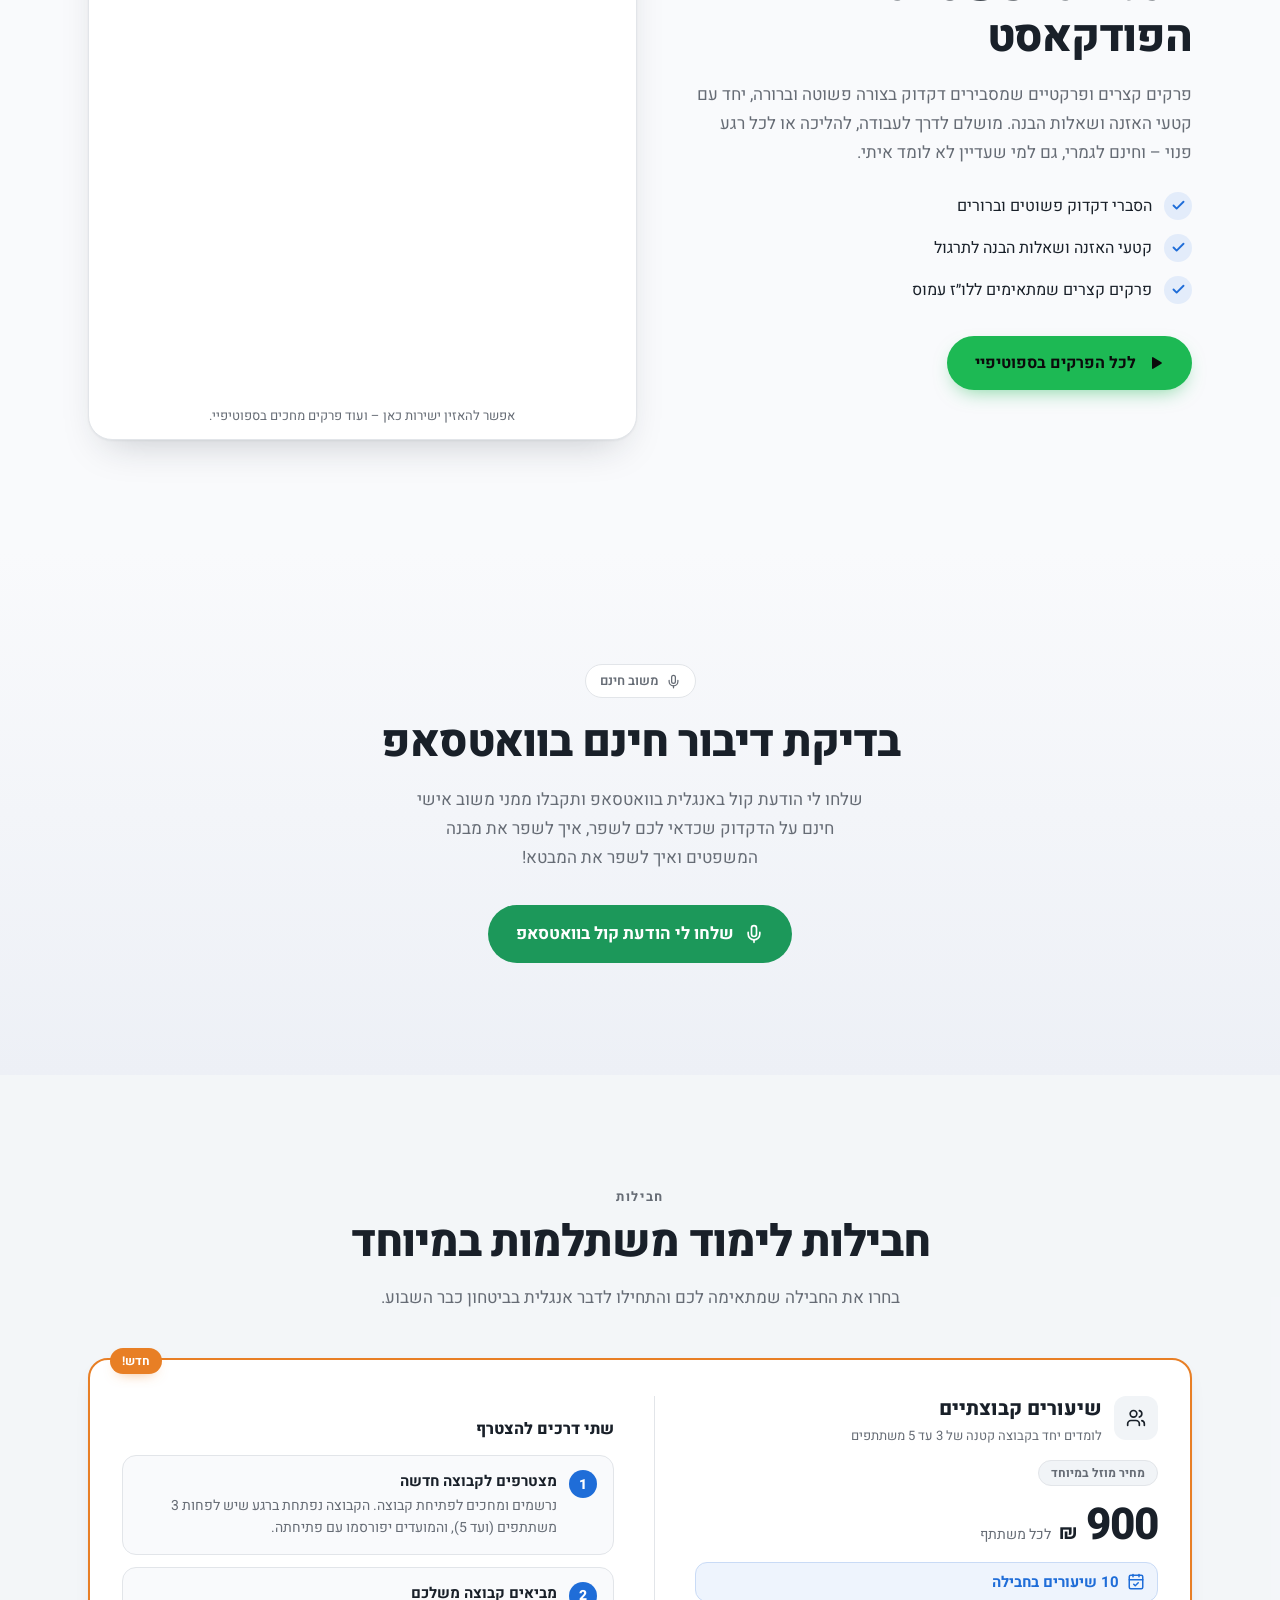
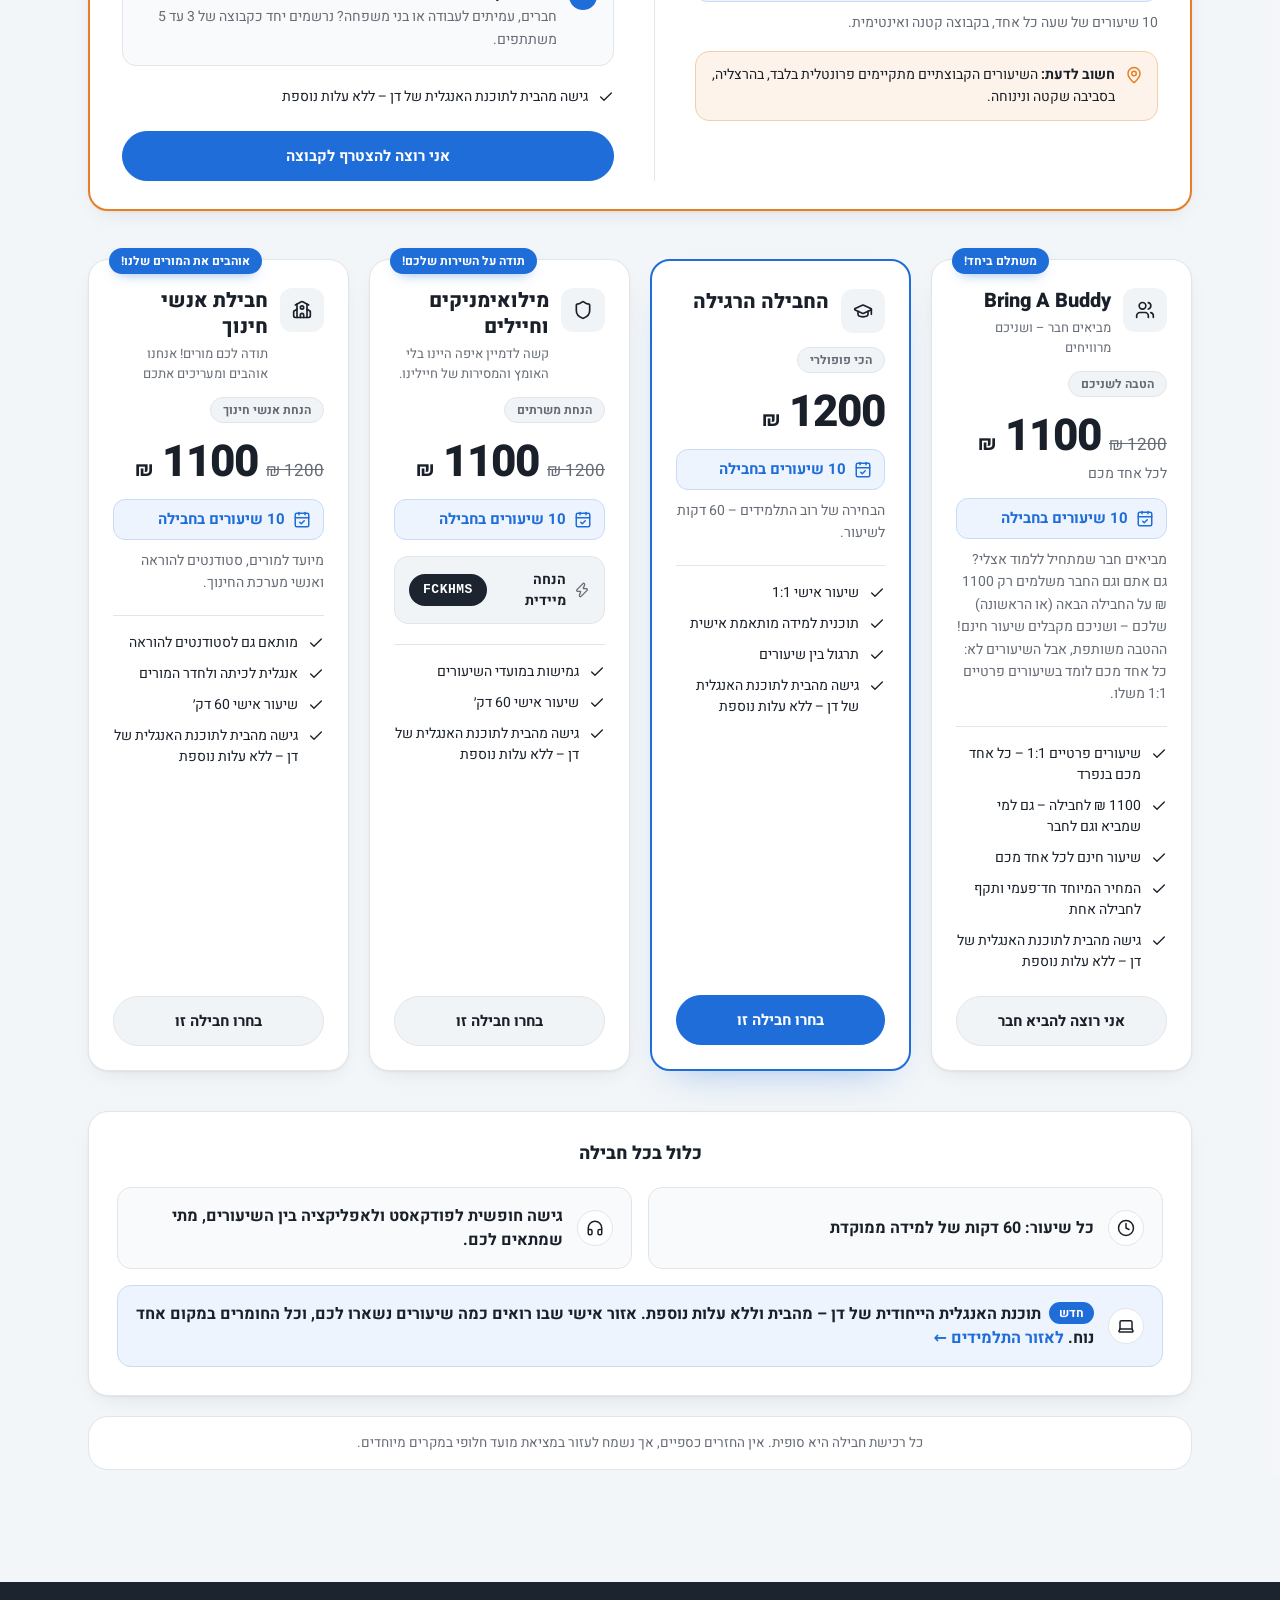
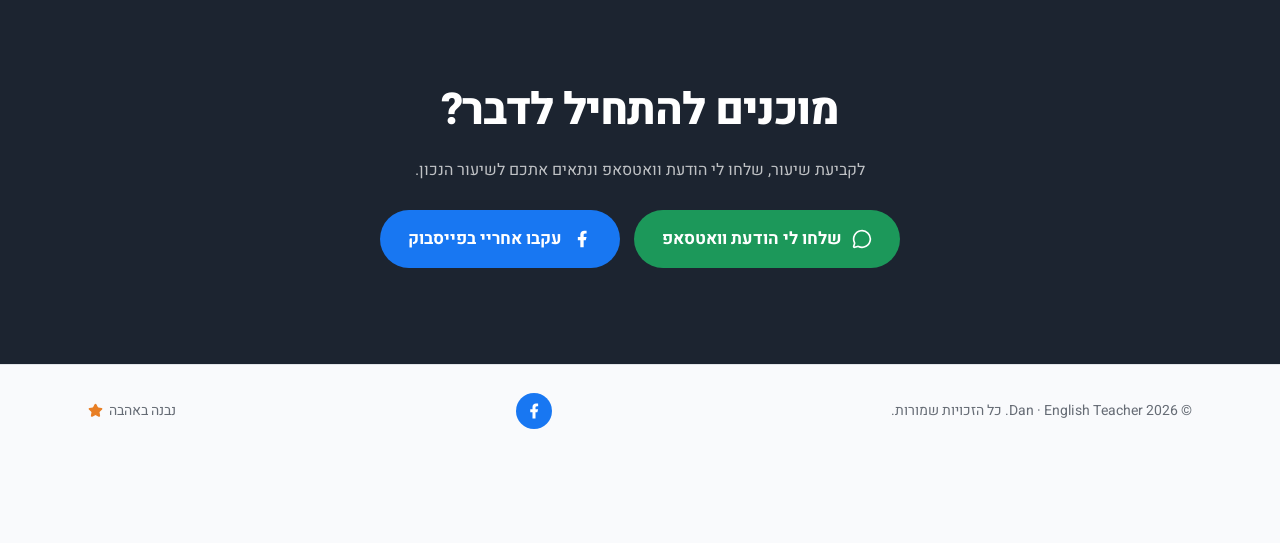
==== commit 06bee9e4: "Add Facebook button to contact section and footer Co-Authored-By: Claude Opus 5.5 <noreply@anthropic" ====
--- a/index.html
+++ b/index.html
@@ -13,7 +13,7 @@
   <link rel="icon" href="favicon.svg" type="image/svg+xml">
   <link rel="preload" href="assets/fonts/heebo-hebrew-800-normal.woff2" as="font" type="font/woff2" crossorigin>
   <link rel="preload" href="assets/fonts/heebo-hebrew-400-normal.woff2" as="font" type="font/woff2" crossorigin>
-  <link rel="stylesheet" href="assets/styles.css?v=2026112005">
+  <link rel="stylesheet" href="assets/styles.css?v=2026112101">
   <script>document.documentElement.classList.add('js');</script>
 </head>
 <body>
@@ -440,7 +440,10 @@
     <div class="container">
       <h2>מוכנים להתחיל לדבר?</h2>
       <p>לקביעת שיעור, שלחו לי הודעת וואטסאפ ונתאים אתכם לשיעור הנכון.</p>
-      <a class="btn btn-whatsapp" href="https://wa.me/972525174427" target="_blank" rel="noopener"><svg class="icon" xmlns="http://www.w3.org/2000/svg" viewBox="0 0 24 24" fill="none" stroke="currentColor" stroke-width="2" stroke-linecap="round" stroke-linejoin="round" aria-hidden="true" focusable="false"><path d="M2.992 16.342a2 2 0 0 1 .094 1.167l-1.065 3.29a1 1 0 0 0 1.236 1.168l3.413-.998a2 2 0 0 1 1.099.092 10 10 0 1 0-4.777-4.719" /></svg> שלחו לי הודעת וואטסאפ</a>
+      <div class="contact-actions">
+        <a class="btn btn-whatsapp" href="https://wa.me/972525174427" target="_blank" rel="noopener"><svg class="icon" xmlns="http://www.w3.org/2000/svg" viewBox="0 0 24 24" fill="none" stroke="currentColor" stroke-width="2" stroke-linecap="round" stroke-linejoin="round" aria-hidden="true" focusable="false"><path d="M2.992 16.342a2 2 0 0 1 .094 1.167l-1.065 3.29a1 1 0 0 0 1.236 1.168l3.413-.998a2 2 0 0 1 1.099.092 10 10 0 1 0-4.777-4.719" /></svg> שלחו לי הודעת וואטסאפ</a>
+        <a class="btn btn-facebook" href="https://www.facebook.com/profile.php?id=100095093593953" target="_blank" rel="noopener"><svg class="icon" xmlns="http://www.w3.org/2000/svg" viewBox="0 0 24 24" fill="currentColor" aria-hidden="true" focusable="false"><path d="M14 13.5h2.5l1-4H14v-2c0-1.03 0-2 2-2h1.5V2.14c-.326-.043-1.557-.14-2.857-.14C11.928 2 10 3.657 10 6.7v2.8H7v4h3V22h4v-8.5z" /></svg> עקבו אחריי בפייסבוק</a>
+      </div>
     </div>
   </section>
 
@@ -449,6 +452,7 @@
 <footer class="site-footer">
   <div class="container">
     <span>© <span id="year">2026</span> Dan · English Teacher. כל הזכויות שמורות.</span>
+    <a class="footer-social" href="https://www.facebook.com/profile.php?id=100095093593953" target="_blank" rel="noopener" aria-label="העמוד שלי בפייסבוק"><svg class="icon" xmlns="http://www.w3.org/2000/svg" viewBox="0 0 24 24" fill="currentColor" aria-hidden="true" focusable="false"><path d="M14 13.5h2.5l1-4H14v-2c0-1.03 0-2 2-2h1.5V2.14c-.326-.043-1.557-.14-2.857-.14C11.928 2 10 3.657 10 6.7v2.8H7v4h3V22h4v-8.5z" /></svg></a>
     <span class="love">נבנה באהבה <svg class="icon" xmlns="http://www.w3.org/2000/svg" viewBox="0 0 24 24" fill="none" stroke="currentColor" stroke-width="2" stroke-linecap="round" stroke-linejoin="round" aria-hidden="true" focusable="false"><path d="M11.525 2.295a.53.53 0 0 1 .95 0l2.31 4.679a2.123 2.123 0 0 0 1.595 1.16l5.166.756a.53.53 0 0 1 .294.904l-3.736 3.638a2.123 2.123 0 0 0-.611 1.878l.882 5.14a.53.53 0 0 1-.771.56l-4.618-2.428a2.122 2.122 0 0 0-1.973 0L6.396 21.01a.53.53 0 0 1-.77-.56l.881-5.139a2.122 2.122 0 0 0-.611-1.879L2.16 9.795a.53.53 0 0 1 .294-.906l5.165-.755a2.122 2.122 0 0 0 1.597-1.16z" /></svg></span>
   </div>
 </footer>
--- a/assets/styles.css
+++ b/assets/styles.css
@@ -528,7 +528,14 @@
 .contact { padding: 96px 0; background: #1c2430; color: #fff; text-align: center; }
 .contact h2 { font-size: 40px; font-weight: 800; letter-spacing: -1px; }
 .contact p { margin-top: 14px; font-size: 16px; color: rgba(255, 255, 255, .72); }
-.contact .btn-whatsapp { margin-top: 28px; }
+.contact-actions { margin-top: 28px; display: flex; flex-wrap: wrap; justify-content: center; gap: 14px; }
+.btn-facebook {
+  background: #1877f2;
+  color: #fff;
+  padding: 16px 28px;
+  font-size: 17px;
+}
+.btn-facebook .icon { width: 20px; height: 20px; }
 
 /* ---------- Footer ---------- */
 
@@ -536,6 +543,14 @@
 .site-footer .container { display: flex; align-items: center; justify-content: space-between; gap: 12px; flex-wrap: wrap; }
 .site-footer .love { display: inline-flex; align-items: center; gap: 6px; }
 .site-footer .love .icon { width: 15px; height: 15px; color: var(--highlight); fill: currentColor; }
+.footer-social {
+  display: inline-grid; place-items: center;
+  width: 36px; height: 36px; border-radius: 50%;
+  background: #1877f2; color: #fff;
+  transition: transform .2s ease, filter .2s ease;
+}
+.footer-social:hover { transform: translateY(-1px); filter: brightness(1.08); }
+.footer-social .icon { width: 18px; height: 18px; }
 
 /* ---------- Floating WhatsApp ---------- */
 
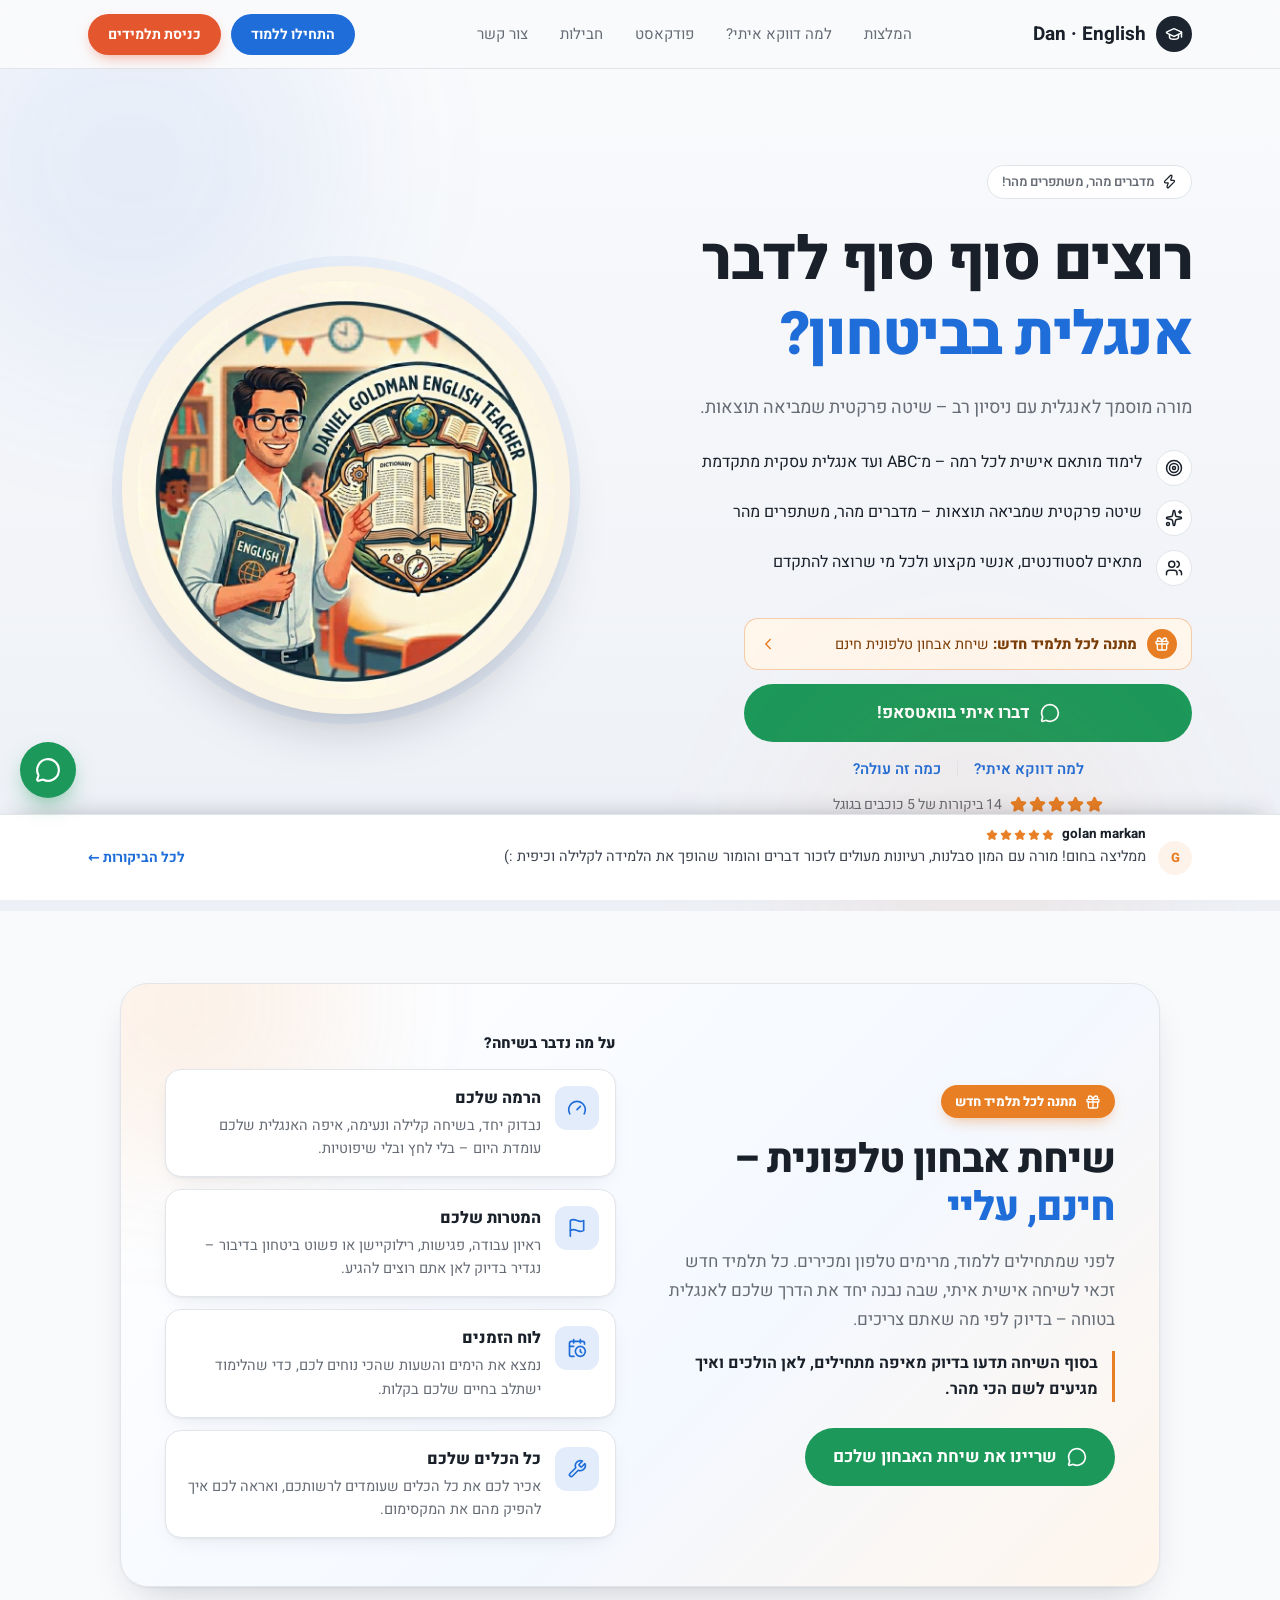
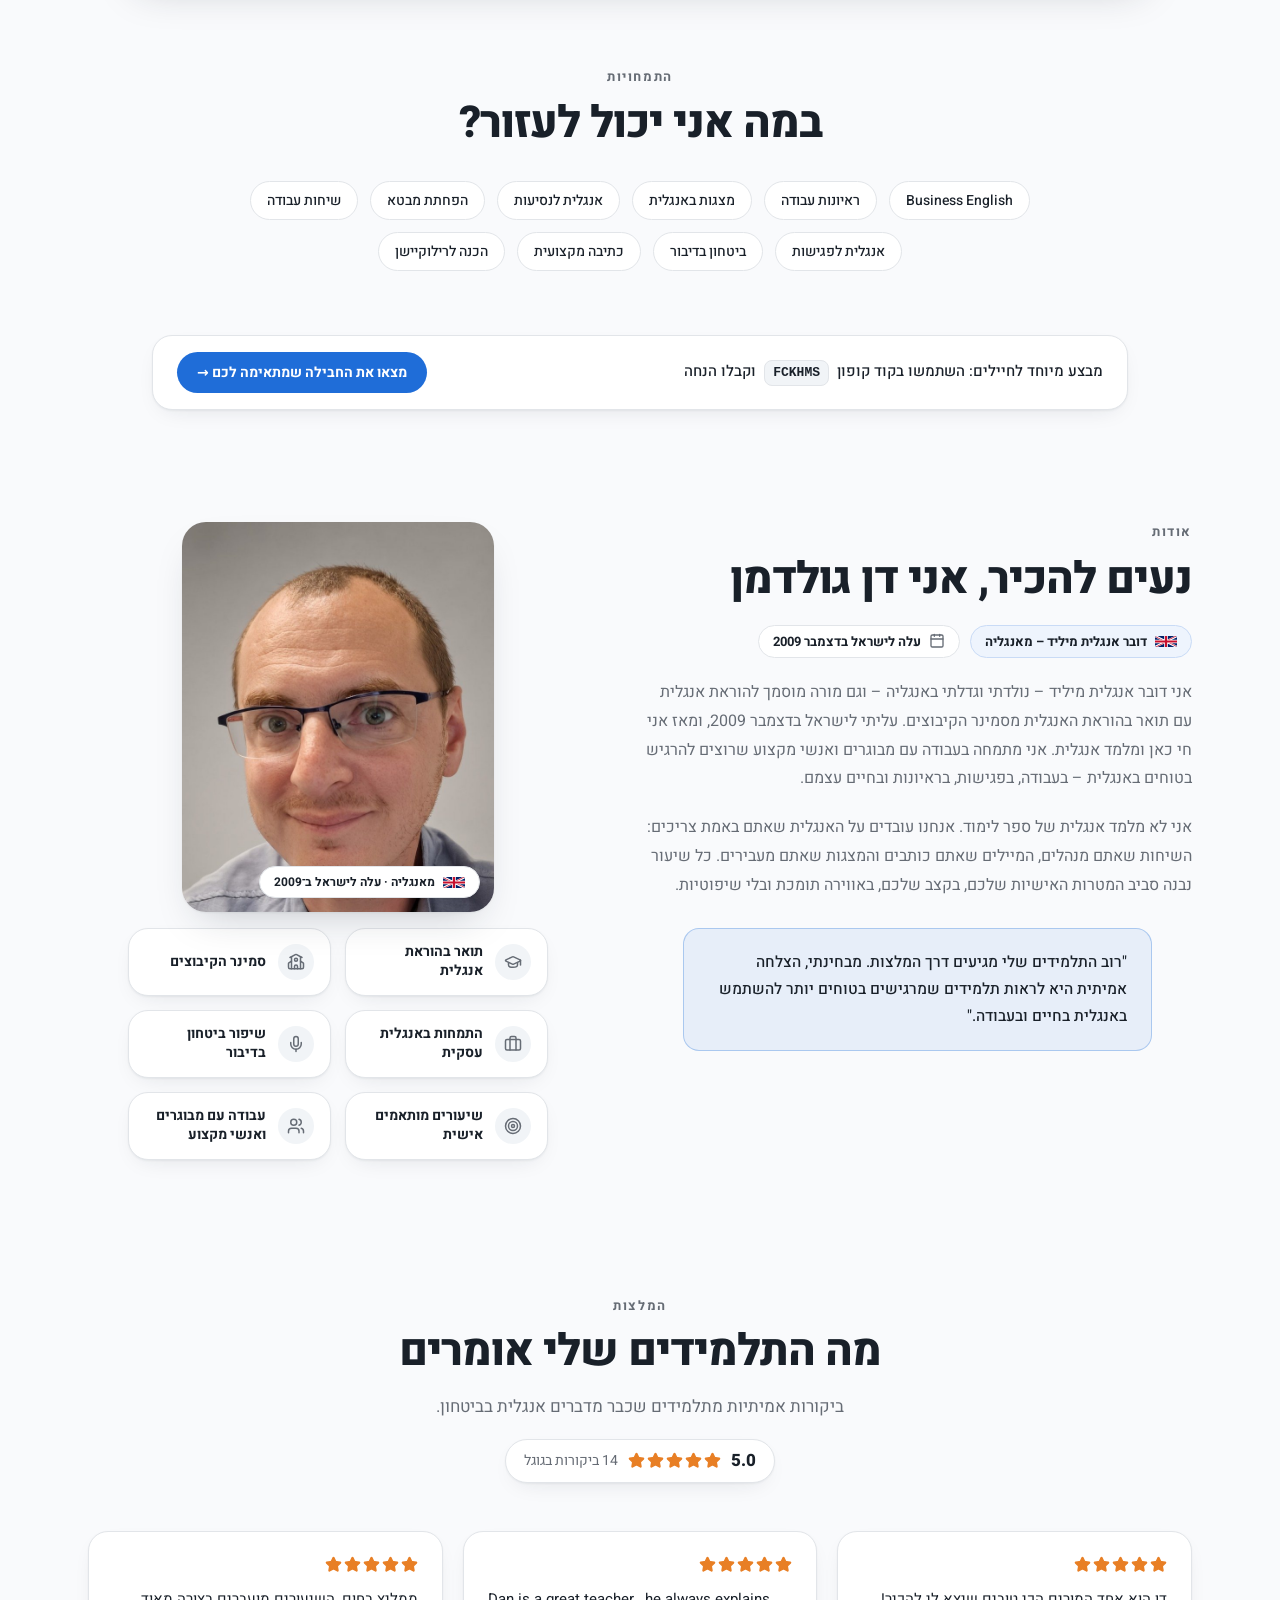
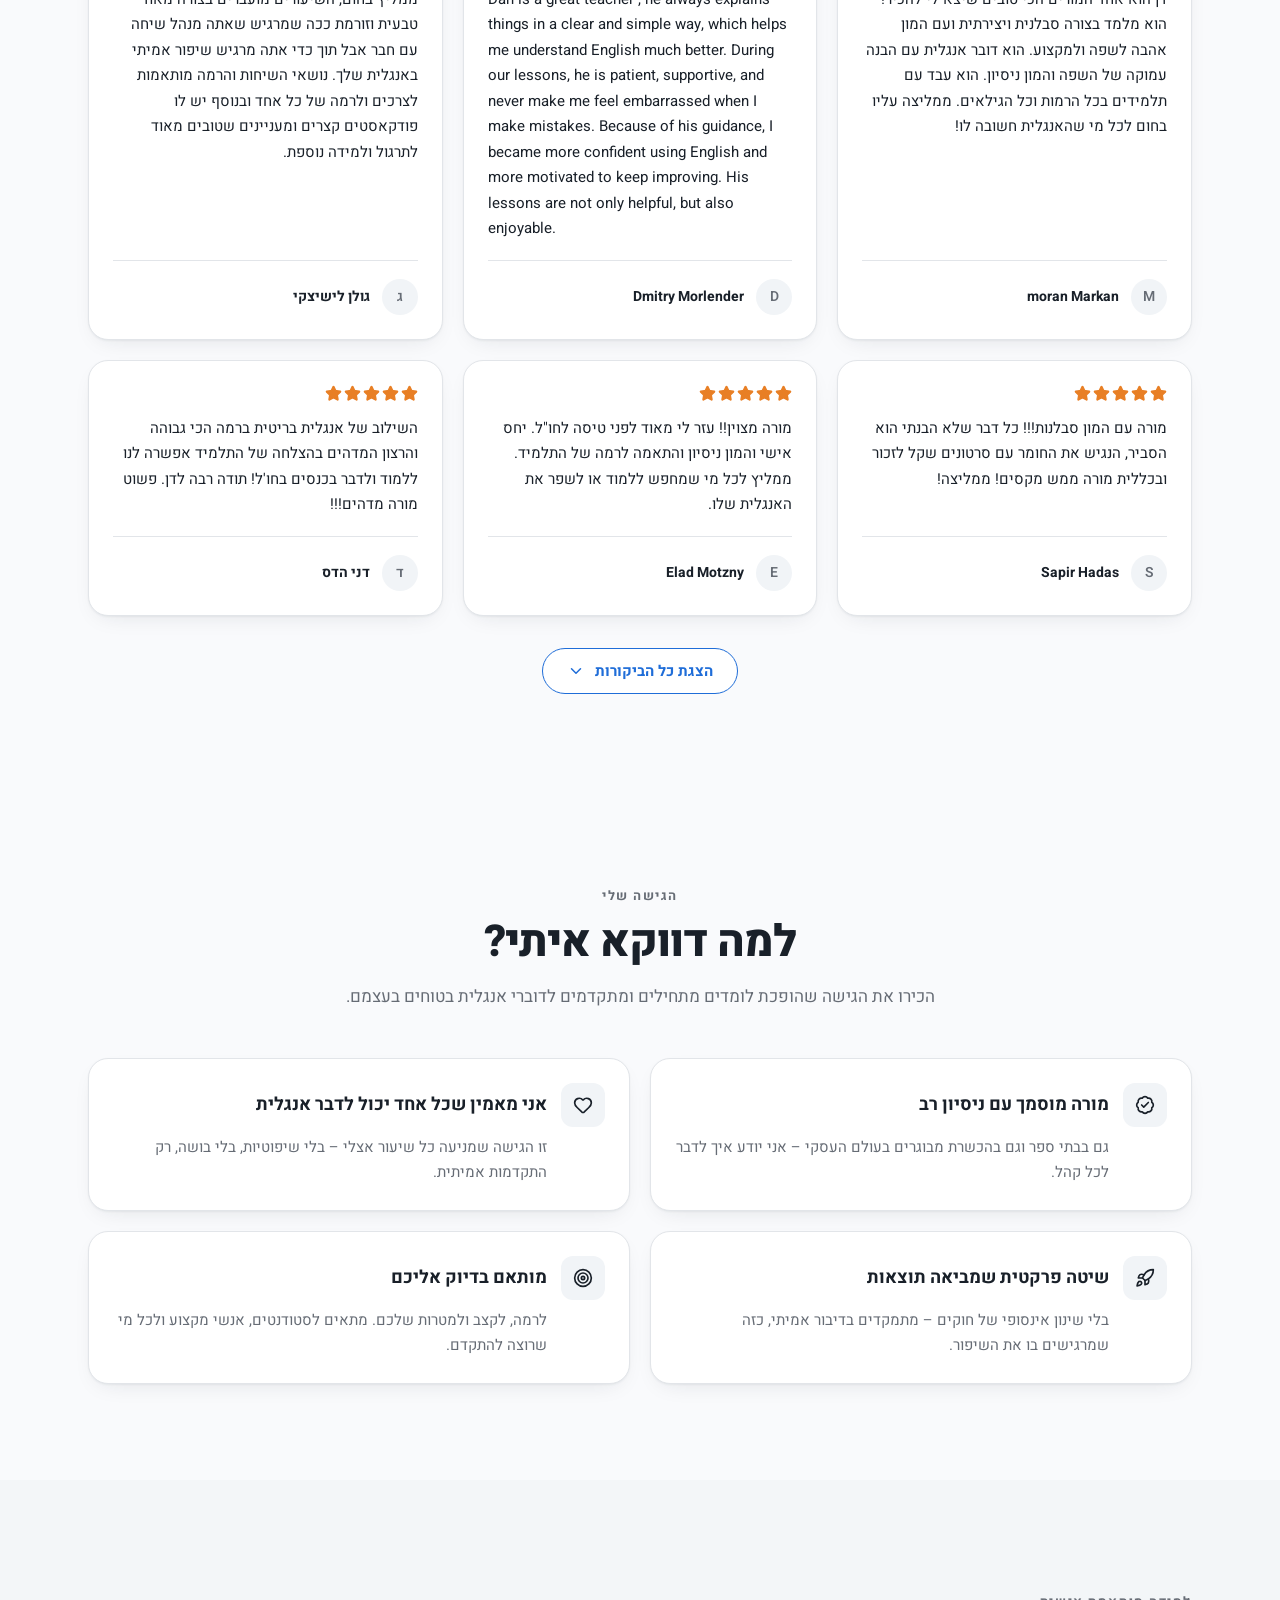
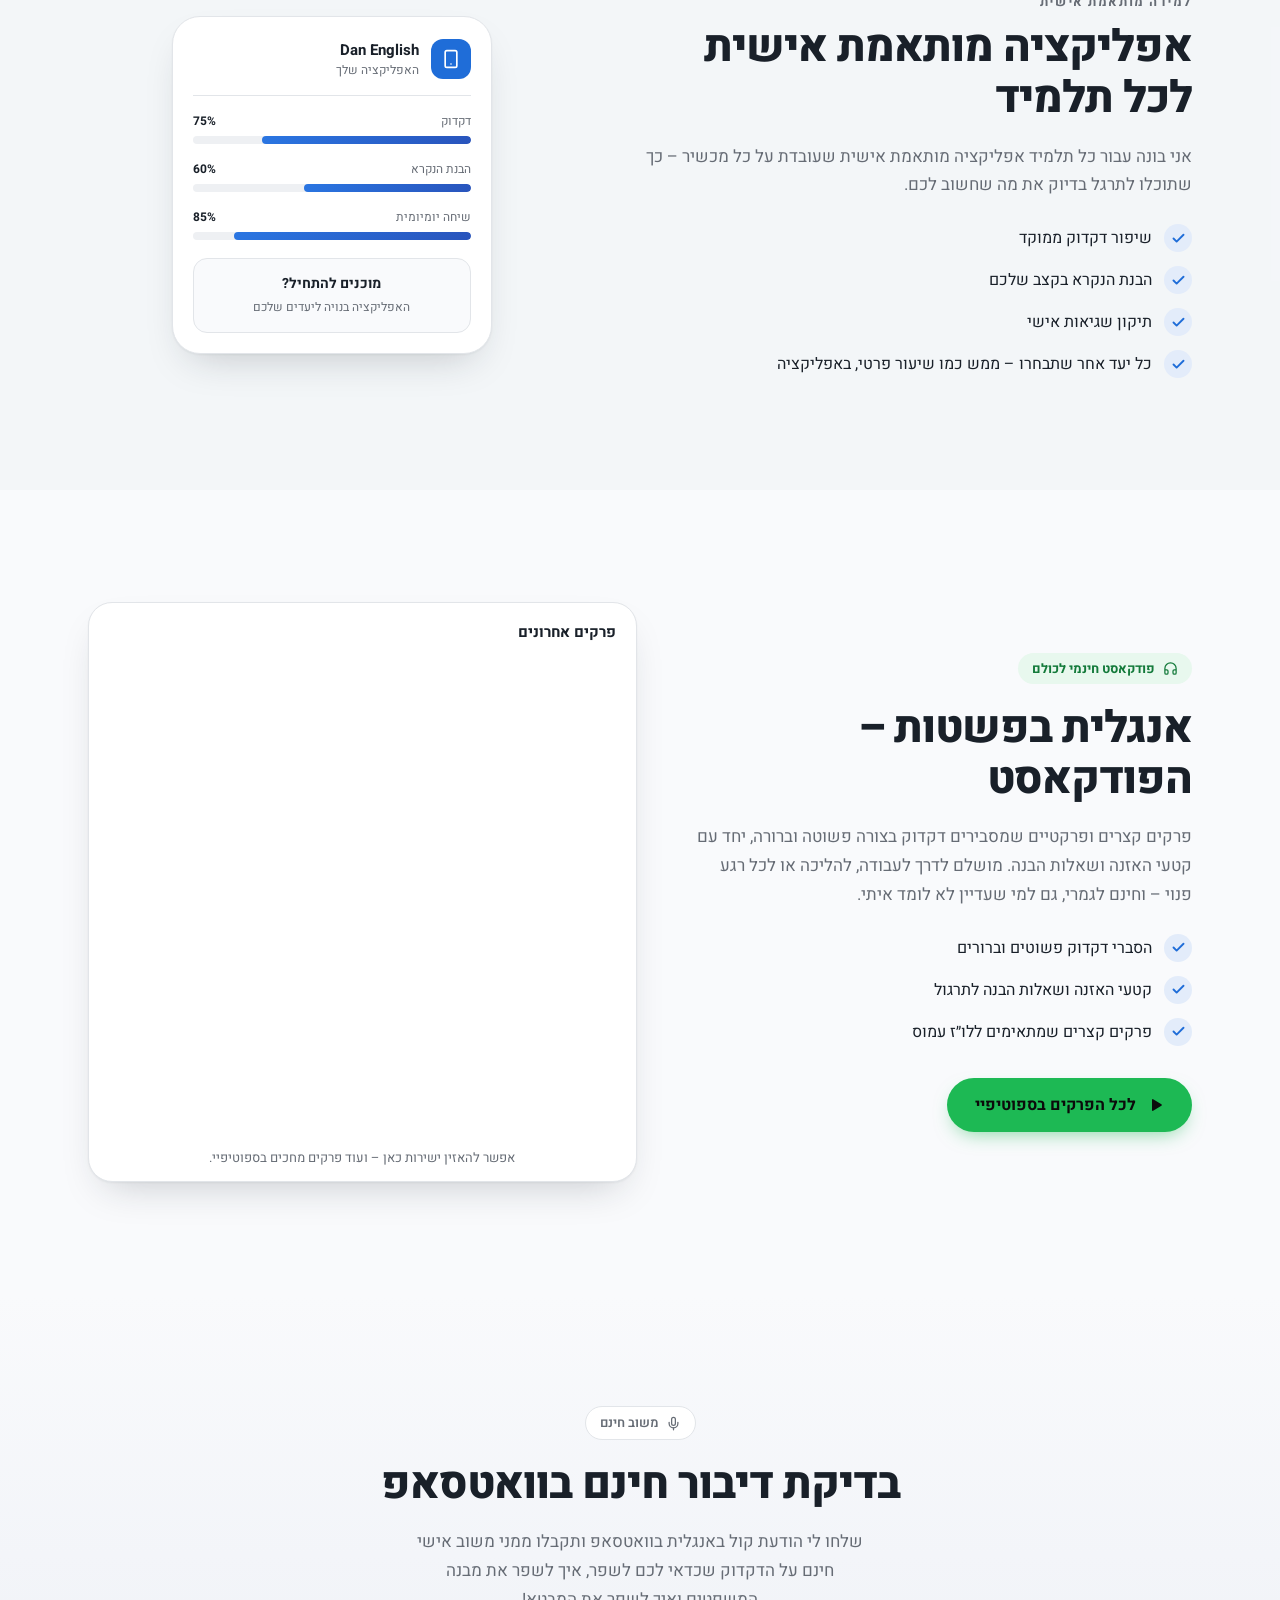
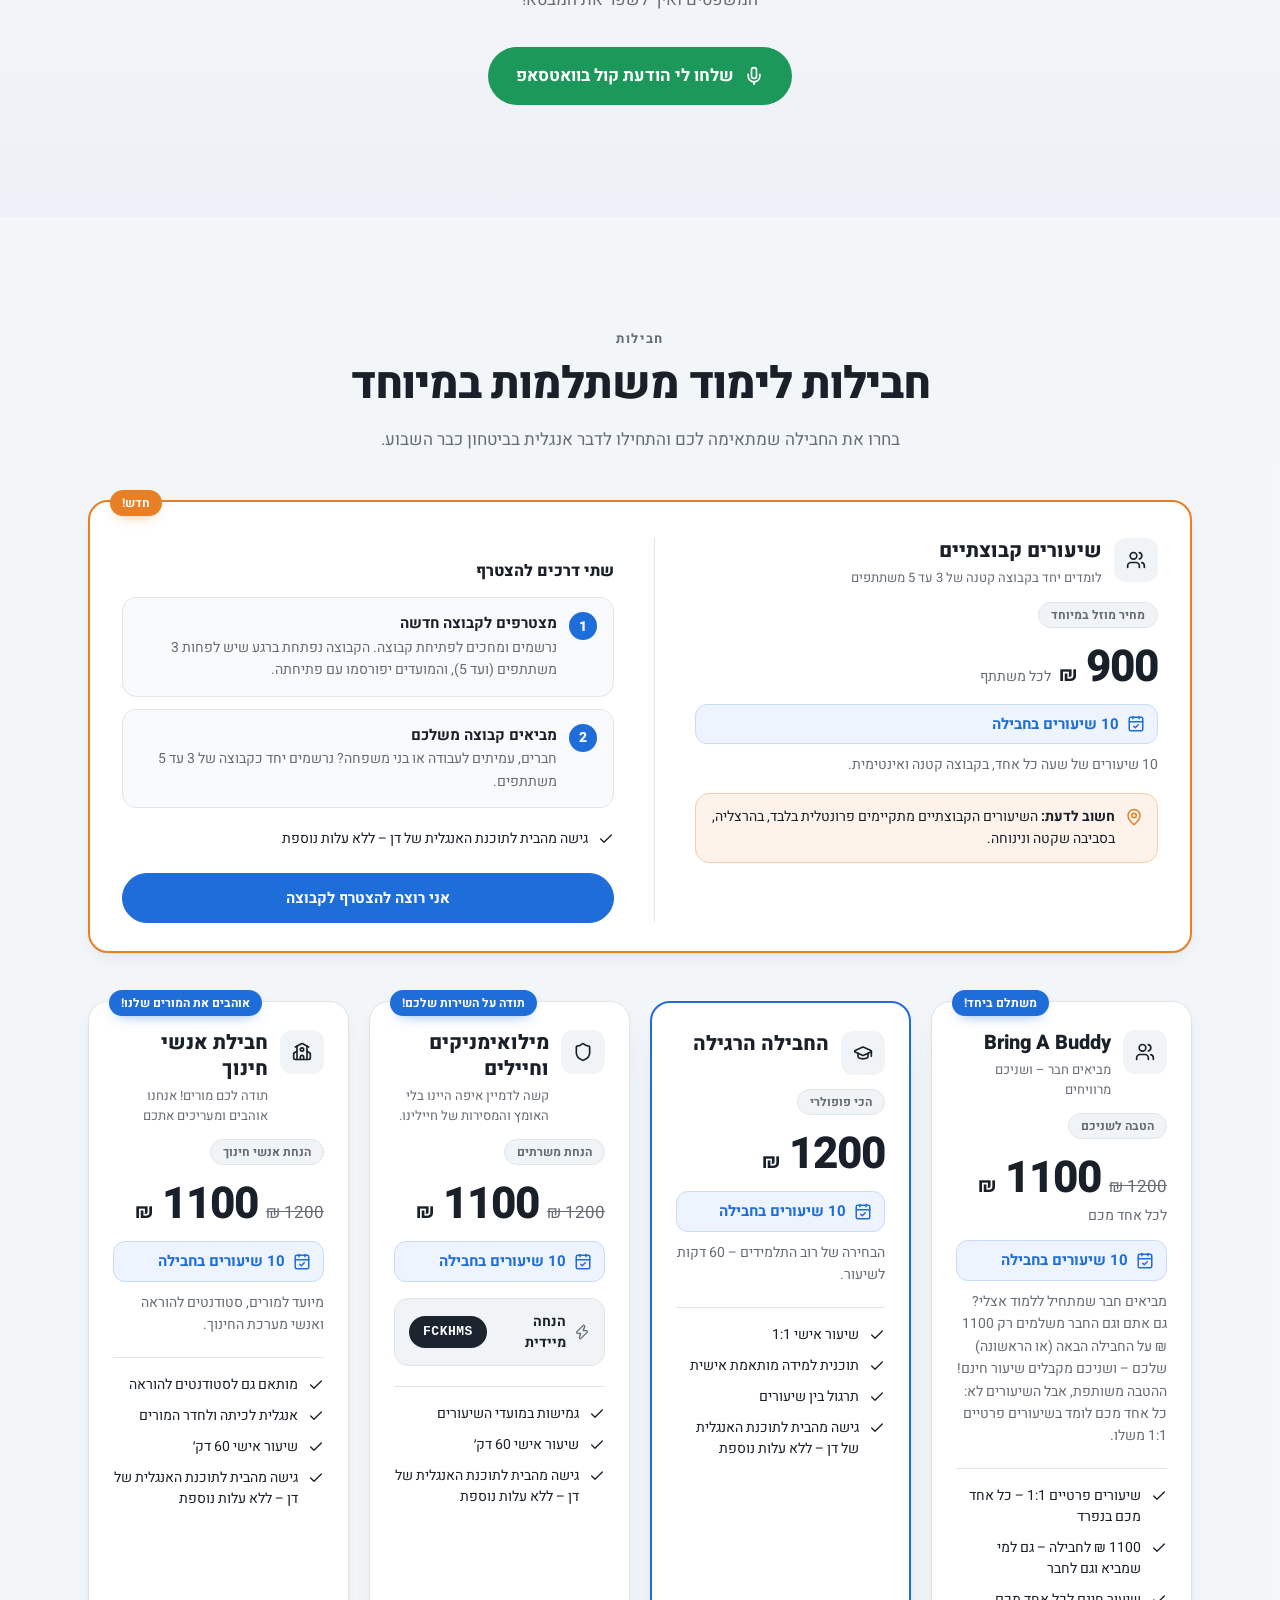
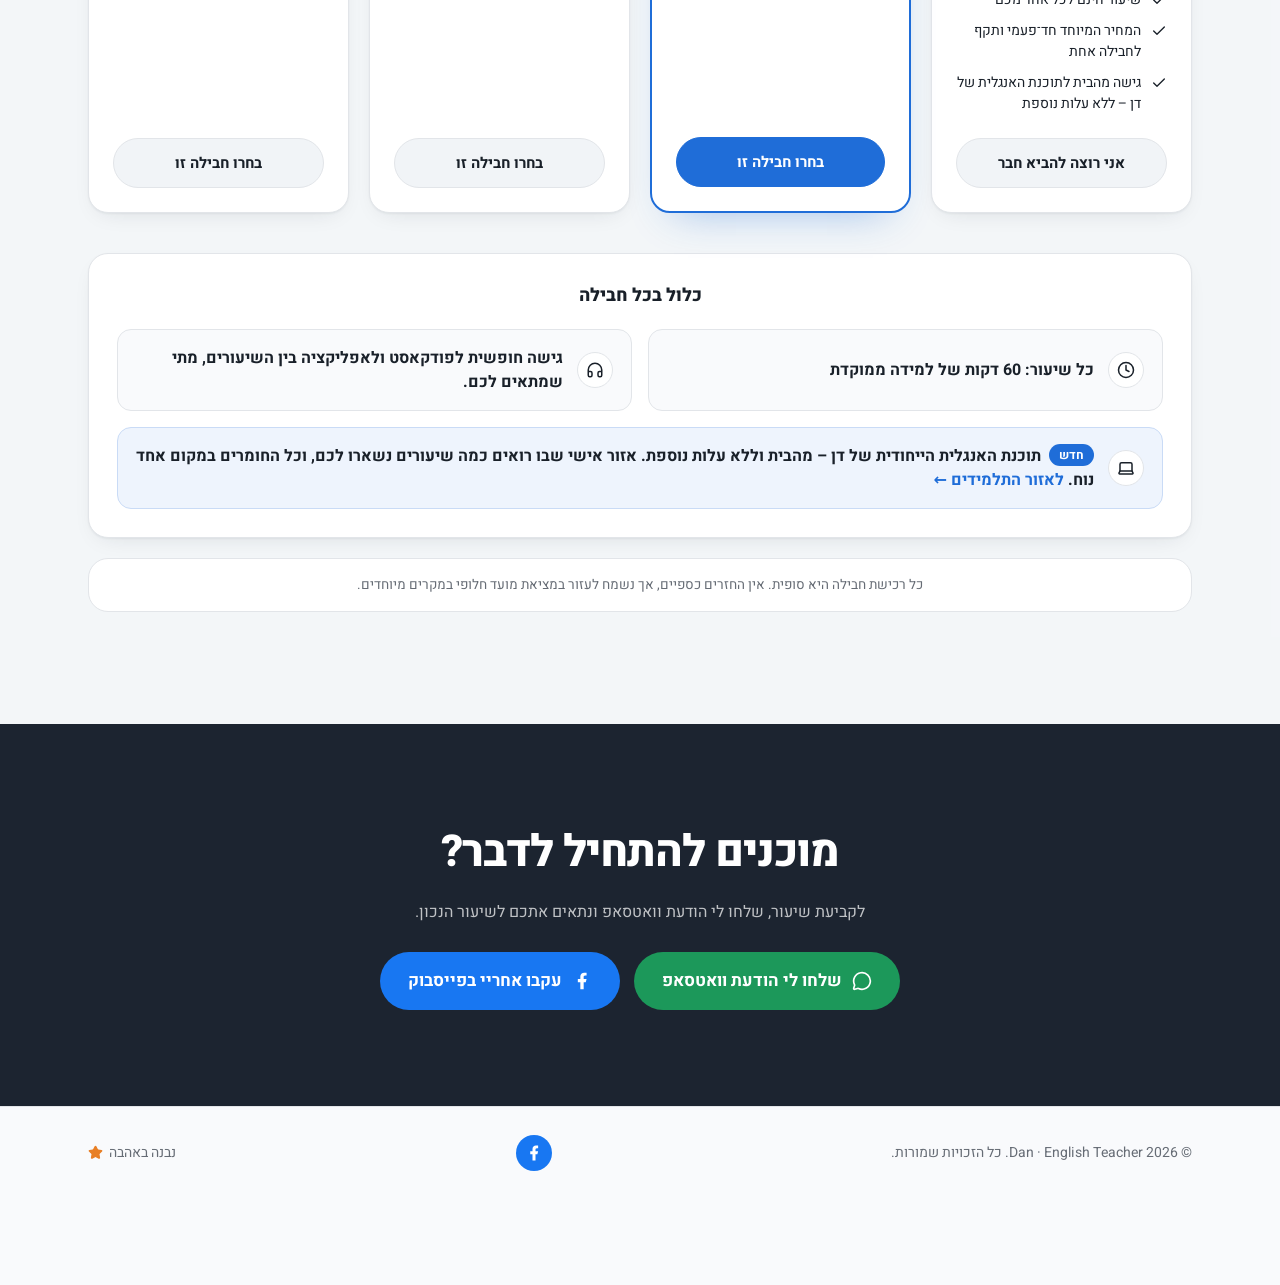
==== commit abeb2604: "Add free phone assessment section near the top of the site Co-Authored-By: Claude Opus 5.5 <noreply@" ====
--- a/index.html
+++ b/index.html
@@ -13,7 +13,7 @@
   <link rel="icon" href="favicon.svg" type="image/svg+xml">
   <link rel="preload" href="assets/fonts/heebo-hebrew-800-normal.woff2" as="font" type="font/woff2" crossorigin>
   <link rel="preload" href="assets/fonts/heebo-hebrew-400-normal.woff2" as="font" type="font/woff2" crossorigin>
-  <link rel="stylesheet" href="assets/styles.css?v=2026112101">
+  <link rel="stylesheet" href="assets/styles.css?v=2026112102">
   <script>document.documentElement.classList.add('js');</script>
 </head>
 <body>
@@ -52,6 +52,7 @@
         </ul>
 
         <div class="hero-cta">
+          <a class="free-call-teaser" href="#free-call"><span class="gift-dot"><svg class="icon" xmlns="http://www.w3.org/2000/svg" viewBox="0 0 24 24" fill="none" stroke="currentColor" stroke-width="2" stroke-linecap="round" stroke-linejoin="round" aria-hidden="true" focusable="false"><rect x="3" y="8" width="18" height="4" rx="1" /><path d="M12 8v13" /><path d="M19 12v7a2 2 0 0 1-2 2H7a2 2 0 0 1-2-2v-7" /><path d="M7.5 8a2.5 2.5 0 0 1 0-5A4.8 8 0 0 1 12 8a4.8 8 0 0 1 4.5-5 2.5 2.5 0 0 1 0 5" /></svg></span><span><b>מתנה לכל תלמיד חדש:</b> שיחת אבחון טלפונית חינם</span><svg class="icon chev" xmlns="http://www.w3.org/2000/svg" viewBox="0 0 24 24" fill="none" stroke="currentColor" stroke-width="2" stroke-linecap="round" stroke-linejoin="round" aria-hidden="true" focusable="false"><path d="m15 18-6-6 6-6" /></svg></a>
           <a class="btn btn-whatsapp" href="https://wa.me/972525174427" target="_blank" rel="noopener"><svg class="icon" xmlns="http://www.w3.org/2000/svg" viewBox="0 0 24 24" fill="none" stroke="currentColor" stroke-width="2" stroke-linecap="round" stroke-linejoin="round" aria-hidden="true" focusable="false"><path d="M2.992 16.342a2 2 0 0 1 .094 1.167l-1.065 3.29a1 1 0 0 0 1.236 1.168l3.413-.998a2 2 0 0 1 1.099.092 10 10 0 1 0-4.777-4.719" /></svg> דברו איתי בוואטסאפ!</a>
           <div class="hero-links">
             <a href="#why-me">למה דווקא איתי?</a>
@@ -68,6 +69,30 @@
       <div class="hero-media">
         <div class="hero-photo">
           <img src="images/logo-dan.jpg" alt="Daniel Goldman - English Teacher logo" width="880" height="880" fetchpriority="high">
+        </div>
+      </div>
+    </div>
+  </section>
+
+  <!-- ===================== FREE PHONE ASSESSMENT ===================== -->
+  <section id="free-call" class="free-call">
+    <div class="container">
+      <div class="free-call-card">
+        <div class="free-call-text">
+          <span class="pill free-call-tag"><svg class="icon" xmlns="http://www.w3.org/2000/svg" viewBox="0 0 24 24" fill="none" stroke="currentColor" stroke-width="2" stroke-linecap="round" stroke-linejoin="round" aria-hidden="true" focusable="false"><rect x="3" y="8" width="18" height="4" rx="1" /><path d="M12 8v13" /><path d="M19 12v7a2 2 0 0 1-2 2H7a2 2 0 0 1-2-2v-7" /><path d="M7.5 8a2.5 2.5 0 0 1 0-5A4.8 8 0 0 1 12 8a4.8 8 0 0 1 4.5-5 2.5 2.5 0 0 1 0 5" /></svg> מתנה לכל תלמיד חדש</span>
+          <h2>שיחת אבחון טלפונית – <span class="accent">חינם, עליי</span></h2>
+          <p class="lead">לפני שמתחילים ללמוד, מרימים טלפון ומכירים. כל תלמיד חדש זכאי לשיחה אישית איתי, שבה נבנה יחד את הדרך שלכם לאנגלית בטוחה – בדיוק לפי מה שאתם צריכים.</p>
+          <p class="free-call-promise">בסוף השיחה תדעו בדיוק מאיפה מתחילים, לאן הולכים ואיך מגיעים לשם הכי מהר.</p>
+          <a class="btn btn-whatsapp" href="https://wa.me/972525174427?text=%D7%94%D7%99%D7%99%20%D7%93%D7%9F%2C%20%D7%90%D7%A9%D7%9E%D7%97%20%D7%9C%D7%A7%D7%91%D7%95%D7%A2%20%D7%90%D7%AA%20%D7%A9%D7%99%D7%97%D7%AA%20%D7%94%D7%90%D7%91%D7%97%D7%95%D7%9F%20%D7%94%D7%98%D7%9C%D7%A4%D7%95%D7%A0%D7%99%D7%AA%20%D7%94%D7%97%D7%99%D7%A0%D7%9E%D7%99%D7%AA%20%D7%A9%D7%9C%D7%99%20%F0%9F%99%82" target="_blank" rel="noopener"><svg class="icon" xmlns="http://www.w3.org/2000/svg" viewBox="0 0 24 24" fill="none" stroke="currentColor" stroke-width="2" stroke-linecap="round" stroke-linejoin="round" aria-hidden="true" focusable="false"><path d="M2.992 16.342a2 2 0 0 1 .094 1.167l-1.065 3.29a1 1 0 0 0 1.236 1.168l3.413-.998a2 2 0 0 1 1.099.092 10 10 0 1 0-4.777-4.719" /></svg> שריינו את שיחת האבחון שלכם</a>
+        </div>
+        <div class="free-call-topics">
+          <span class="free-call-topics-title">על מה נדבר בשיחה?</span>
+          <ul>
+            <li class="free-call-item"><span class="icon-box"><svg class="icon" xmlns="http://www.w3.org/2000/svg" viewBox="0 0 24 24" fill="none" stroke="currentColor" stroke-width="2" stroke-linecap="round" stroke-linejoin="round" aria-hidden="true" focusable="false"><path d="m12 14 4-4" /><path d="M3.34 19a10 10 0 1 1 17.32 0" /></svg></span><div><h3>הרמה שלכם</h3><p>נבדוק יחד, בשיחה קלילה ונעימה, איפה האנגלית שלכם עומדת היום – בלי לחץ ובלי שיפוטיות.</p></div></li>
+            <li class="free-call-item"><span class="icon-box"><svg class="icon" xmlns="http://www.w3.org/2000/svg" viewBox="0 0 24 24" fill="none" stroke="currentColor" stroke-width="2" stroke-linecap="round" stroke-linejoin="round" aria-hidden="true" focusable="false"><path d="M4 15s1-1 4-1 5 2 8 2 4-1 4-1V3s-1 1-4 1-5-2-8-2-4 1-4 1z" /><path d="M4 22v-7" /></svg></span><div><h3>המטרות שלכם</h3><p>ראיון עבודה, פגישות, רילוקיישן או פשוט ביטחון בדיבור – נגדיר בדיוק לאן אתם רוצים להגיע.</p></div></li>
+            <li class="free-call-item"><span class="icon-box"><svg class="icon" xmlns="http://www.w3.org/2000/svg" viewBox="0 0 24 24" fill="none" stroke="currentColor" stroke-width="2" stroke-linecap="round" stroke-linejoin="round" aria-hidden="true" focusable="false"><path d="M21 7.5V6a2 2 0 0 0-2-2H5a2 2 0 0 0-2 2v14a2 2 0 0 0 2 2h3.5" /><path d="M16 2v4" /><path d="M8 2v4" /><path d="M3 10h5" /><path d="M17.5 17.5 16 16.3V14" /><circle cx="16" cy="16" r="6" /></svg></span><div><h3>לוח הזמנים</h3><p>נמצא את הימים והשעות שהכי נוחים לכם, כדי שהלימוד ישתלב בחיים שלכם בקלות.</p></div></li>
+            <li class="free-call-item"><span class="icon-box"><svg class="icon" xmlns="http://www.w3.org/2000/svg" viewBox="0 0 24 24" fill="none" stroke="currentColor" stroke-width="2" stroke-linecap="round" stroke-linejoin="round" aria-hidden="true" focusable="false"><path d="M14.7 6.3a1 1 0 0 0 0 1.4l1.6 1.6a1 1 0 0 0 1.4 0l3.77-3.77a6 6 0 0 1-7.94 7.94l-6.91 6.91a2.12 2.12 0 0 1-3-3l6.91-6.91a6 6 0 0 1 7.94-7.94l-3.76 3.76z" /></svg></span><div><h3>כל הכלים שלכם</h3><p>אכיר לכם את כל הכלים שעומדים לרשותכם, ואראה לכם איך להפיק מהם את המקסימום.</p></div></li>
+          </ul>
         </div>
       </div>
     </div>
--- a/assets/styles.css
+++ b/assets/styles.css
@@ -259,6 +259,88 @@
 }
 .hero-photo img { width: 100%; height: 100%; border-radius: 50%; object-fit: cover; }
 
+/* ---------- Hero teaser: free phone assessment ---------- */
+
+.free-call-teaser {
+  display: flex; align-items: center; gap: 10px;
+  margin-bottom: 14px; padding: 10px 14px;
+  background: #fff6ec; border: 1px solid rgba(232, 127, 37, .35);
+  border-radius: 14px;
+  font-size: 14.5px; line-height: 1.45; color: #7a3d08;
+  transition: transform .2s ease, box-shadow .2s ease;
+}
+.free-call-teaser b { font-weight: 800; }
+.free-call-teaser:hover { transform: translateY(-1px); box-shadow: 0 8px 20px -12px rgba(232, 127, 37, .6); }
+.gift-dot {
+  width: 30px; height: 30px; border-radius: 50%;
+  display: grid; place-items: center; flex-shrink: 0;
+  background: var(--highlight); color: #fff;
+}
+.gift-dot .icon { width: 16px; height: 16px; }
+.free-call-teaser .chev { width: 18px; height: 18px; margin-inline-start: auto; color: var(--highlight); }
+
+/* ---------- Free phone assessment ---------- */
+
+.free-call { padding-top: 72px; }
+.free-call-card {
+  position: relative; overflow: hidden;
+  display: grid; gap: 36px; align-items: center;
+  max-width: 1040px; margin-inline: auto;
+  padding: 48px 44px;
+  background: linear-gradient(135deg, #ffffff 0%, #f4f8ff 60%, #fff6ec 100%);
+  border: 1px solid var(--border);
+  border-radius: 28px;
+  box-shadow: var(--shadow-lift);
+}
+.free-call-card::before {
+  content: ""; position: absolute; pointer-events: none;
+  width: 320px; height: 320px; border-radius: 50%;
+  background: rgba(232, 127, 37, .10); filter: blur(70px);
+  top: -140px; left: -100px;
+}
+.free-call-text, .free-call-topics { position: relative; }
+.free-call-tag {
+  background: var(--highlight); color: #fff;
+  padding: 7px 14px; font-size: 13px; font-weight: 800;
+  box-shadow: 0 6px 16px -6px rgba(232, 127, 37, .6);
+}
+.free-call-tag .icon { width: 16px; height: 16px; }
+.free-call h2 { margin-top: 18px; font-size: 40px; line-height: 1.2; font-weight: 800; letter-spacing: -1px; }
+.free-call h2 .accent { color: var(--accent); }
+.free-call .lead { margin-top: 16px; font-size: 17px; line-height: 1.7; color: var(--muted-foreground); }
+.free-call-promise {
+  margin-top: 16px; padding-inline-start: 14px;
+  border-inline-start: 3px solid var(--highlight);
+  font-size: 16px; font-weight: 700; line-height: 1.6;
+}
+.free-call .btn-whatsapp { margin-top: 26px; animation: wa-ring 2.6s ease-out infinite; }
+.free-call-topics-title { display: block; font-size: 15px; font-weight: 800; margin-bottom: 14px; }
+.free-call-topics ul { display: grid; gap: 12px; }
+.free-call-item {
+  display: flex; align-items: flex-start; gap: 14px;
+  background: #fff; border: 1px solid var(--border); border-radius: 16px;
+  padding: 16px;
+  box-shadow: var(--shadow-soft);
+}
+.free-call-item .icon-box { background: #e3ecfa; color: var(--accent); }
+.free-call-item h3 { font-size: 16px; font-weight: 800; }
+.free-call-item p { margin-top: 4px; font-size: 14.5px; line-height: 1.6; color: var(--muted-foreground); }
+
+@media (min-width: 900px) {
+  .free-call-card { grid-template-columns: 1fr 1fr; gap: 48px; }
+}
+@media (max-width: 767px) {
+  .free-call { padding-top: 56px; }
+  .free-call-card { padding: 32px 20px; border-radius: 24px; gap: 28px; }
+  .free-call h2 { font-size: 30px; }
+  .free-call .lead { font-size: 16px; }
+  .free-call .btn-whatsapp { width: 100%; padding-inline: 20px; }
+}
+@media (prefers-reduced-motion: reduce) {
+  .free-call .btn-whatsapp { animation: none; }
+  .free-call-teaser { transition: none; }
+}
+
 /* ---------- Specialisations + soldier promo ---------- */
 
 .specializations { padding-top: 80px; text-align: center; }
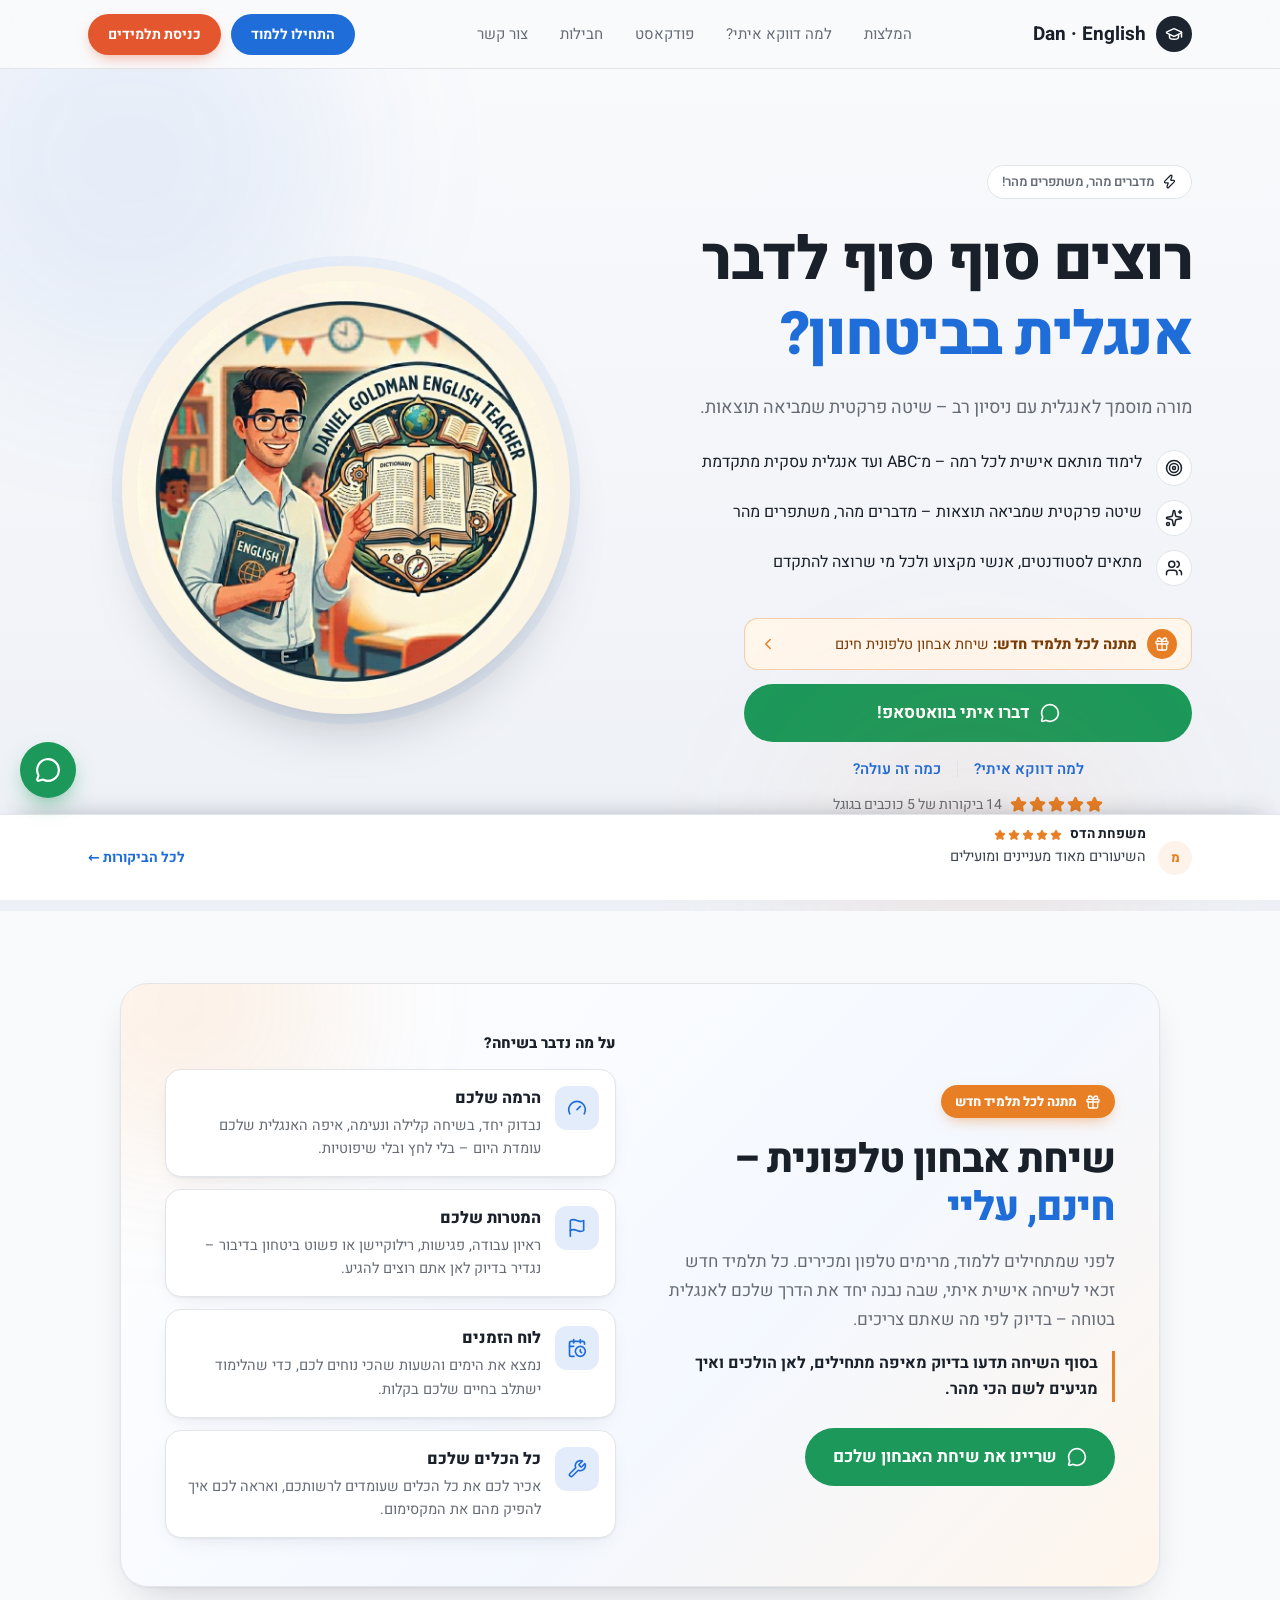
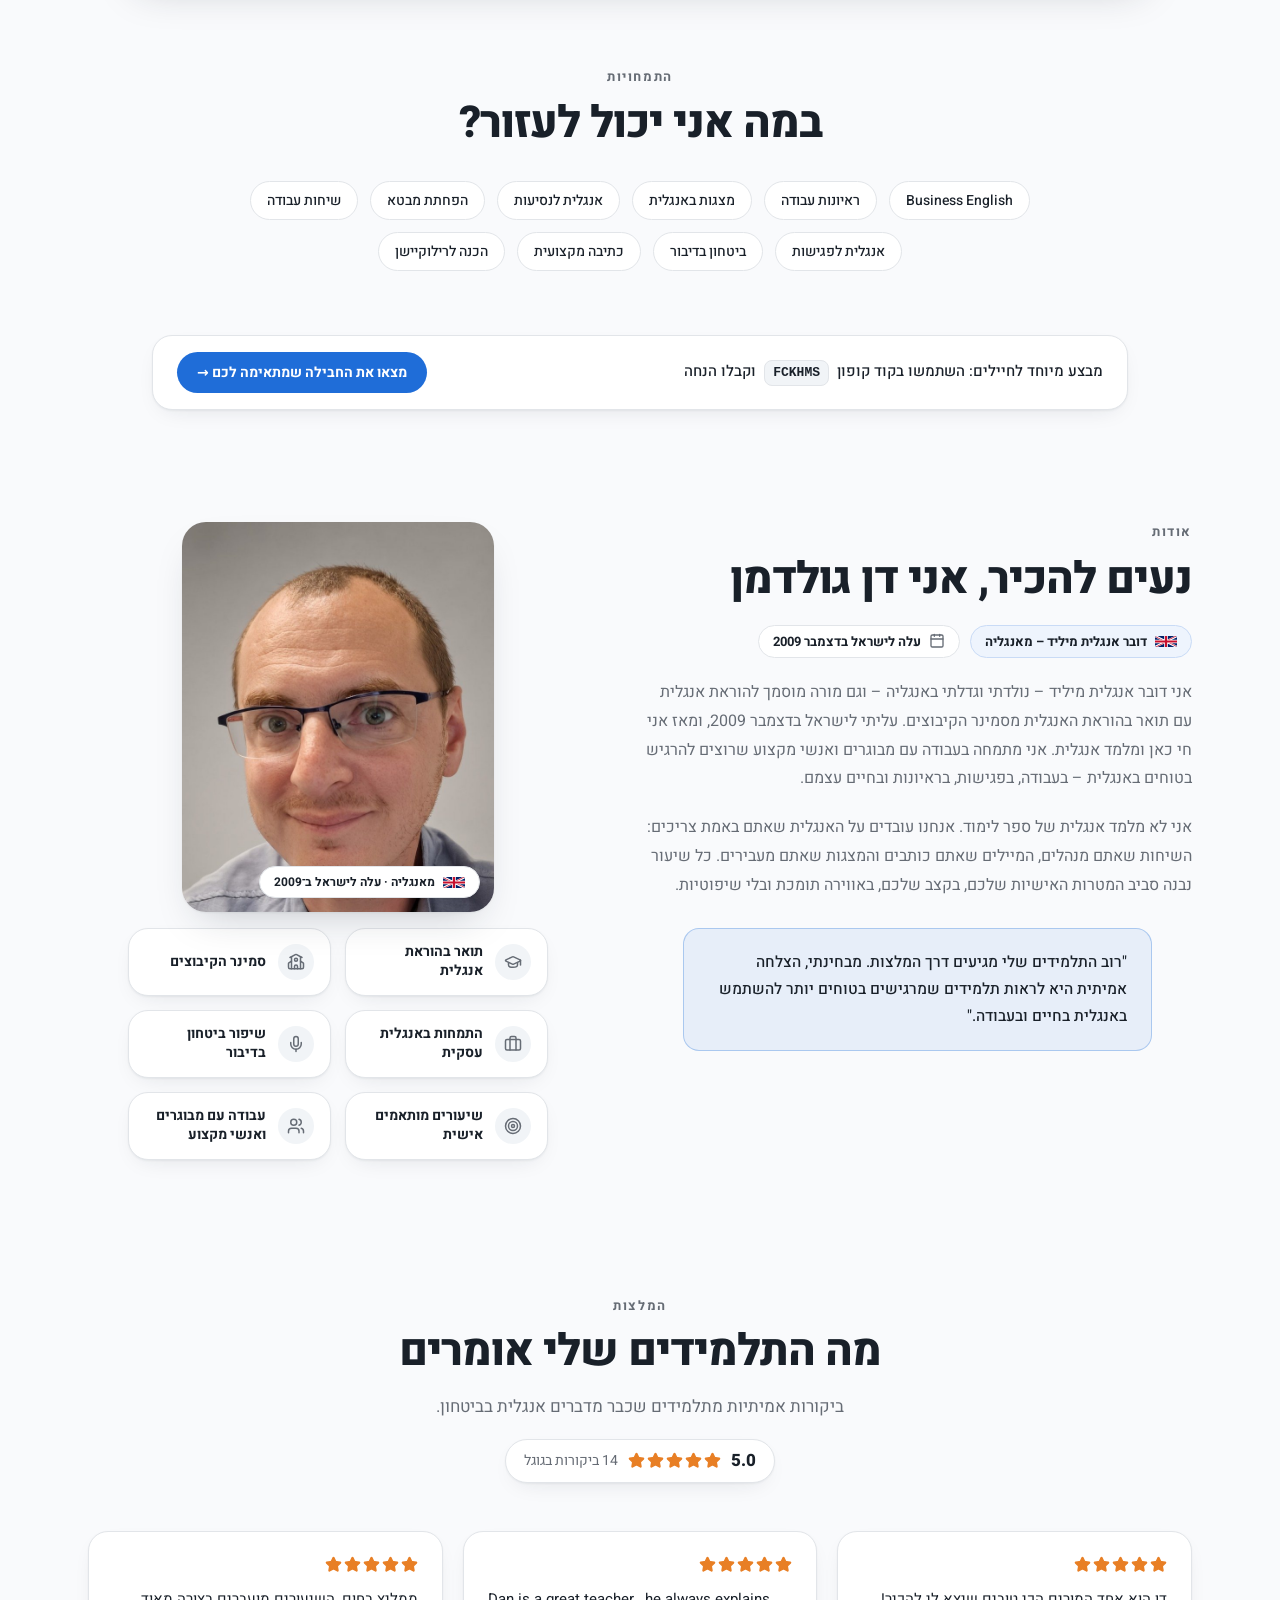
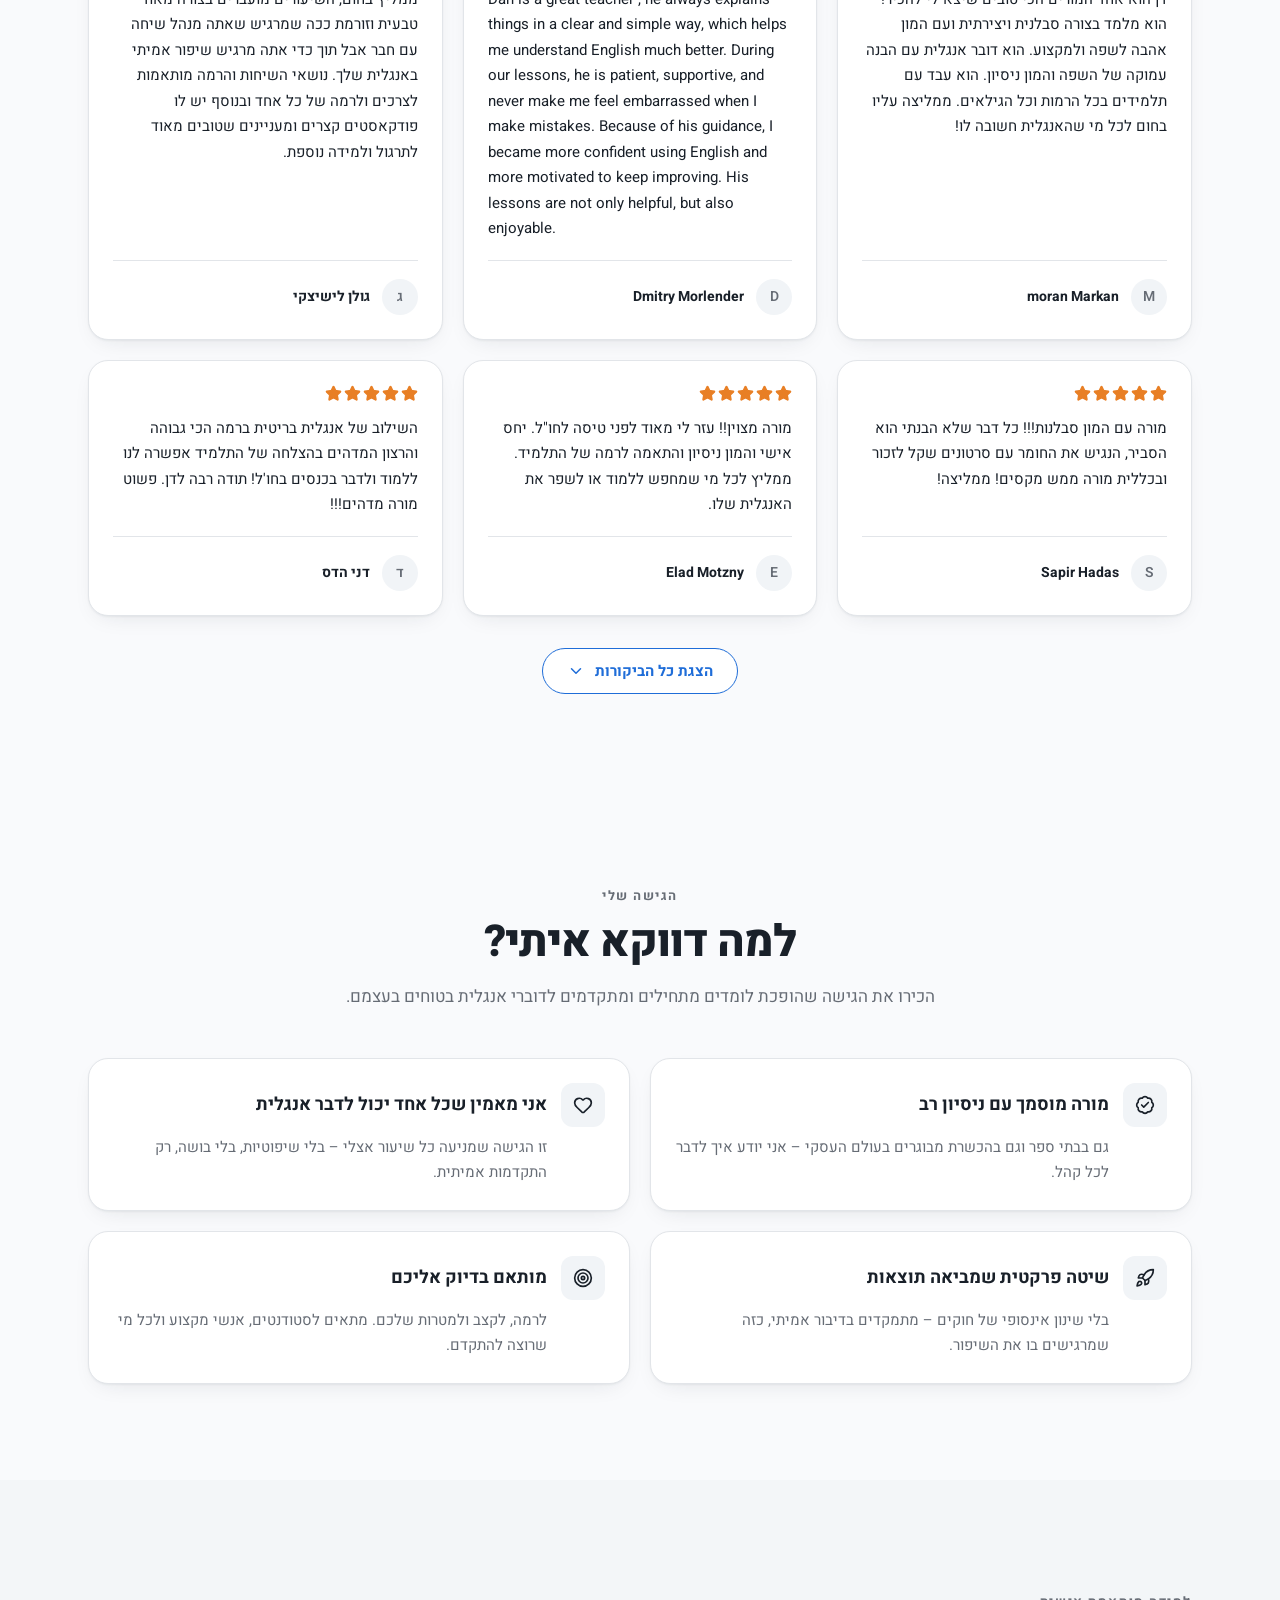
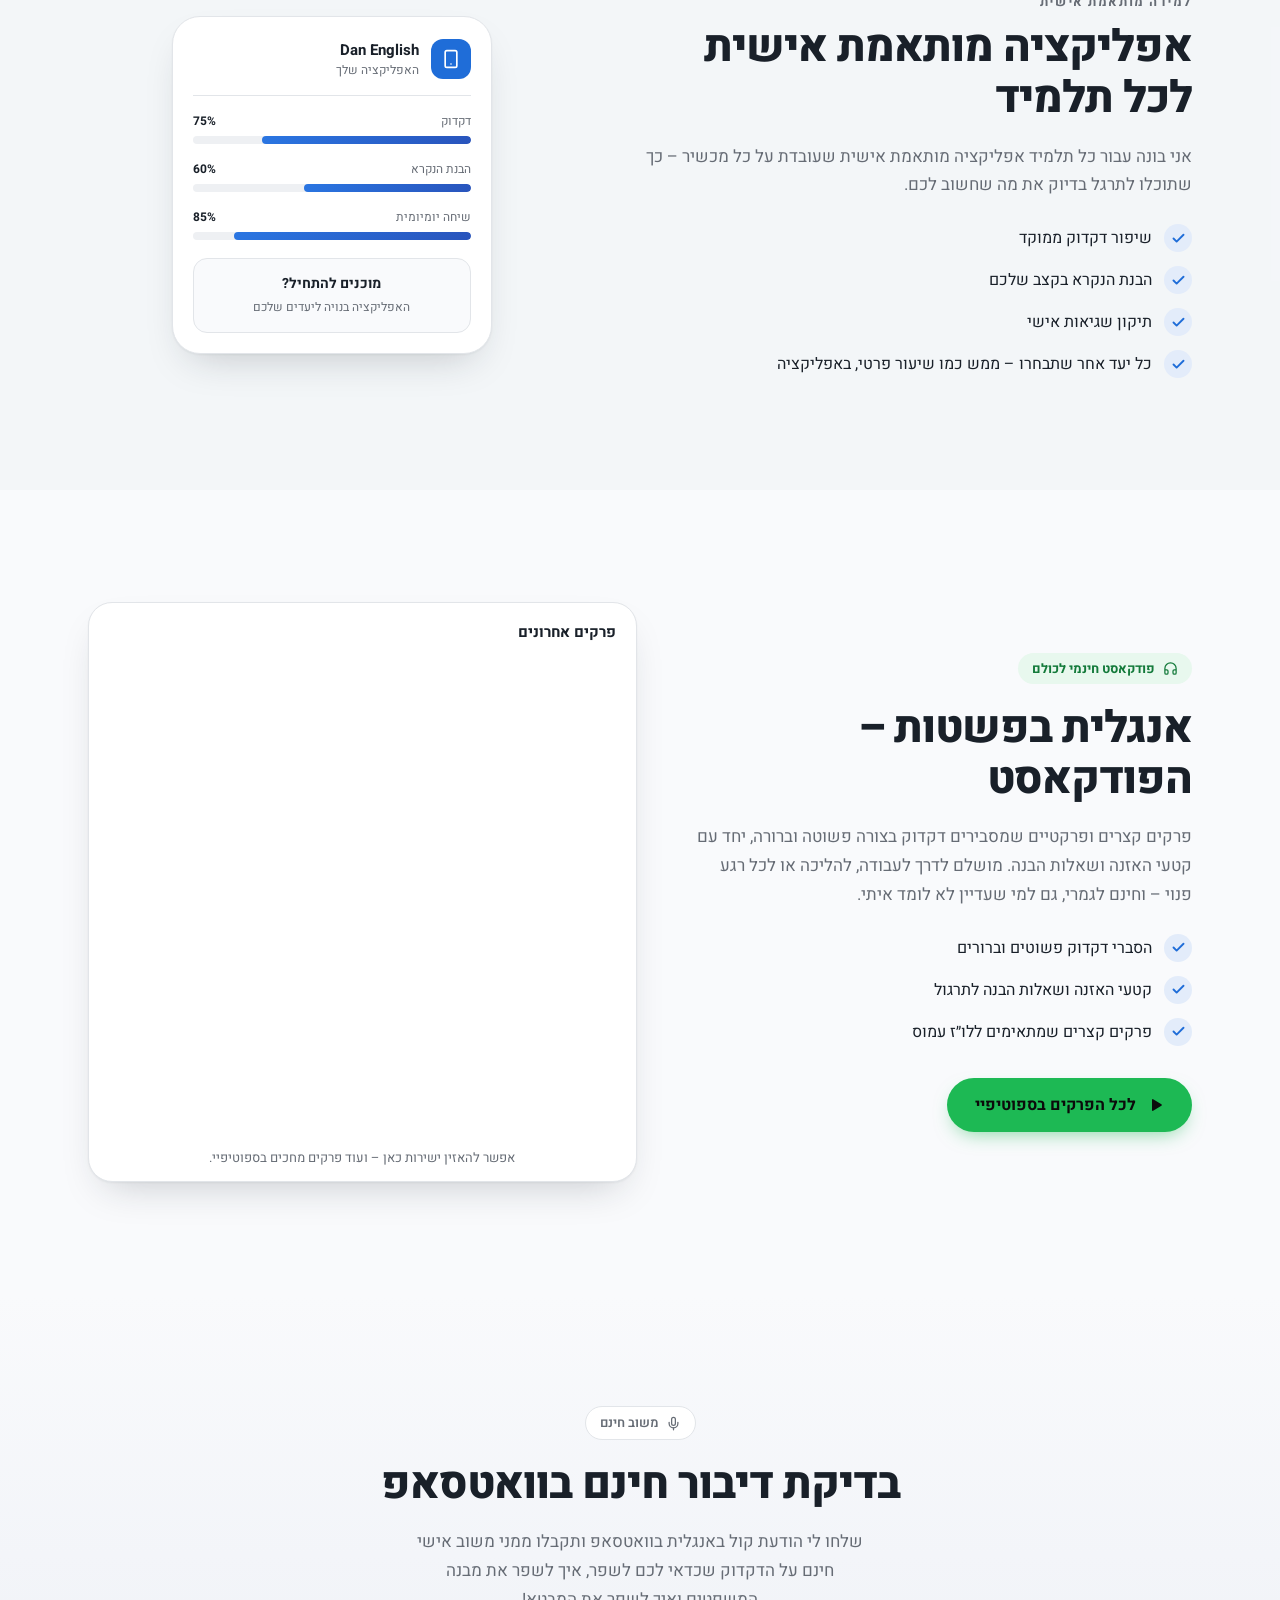
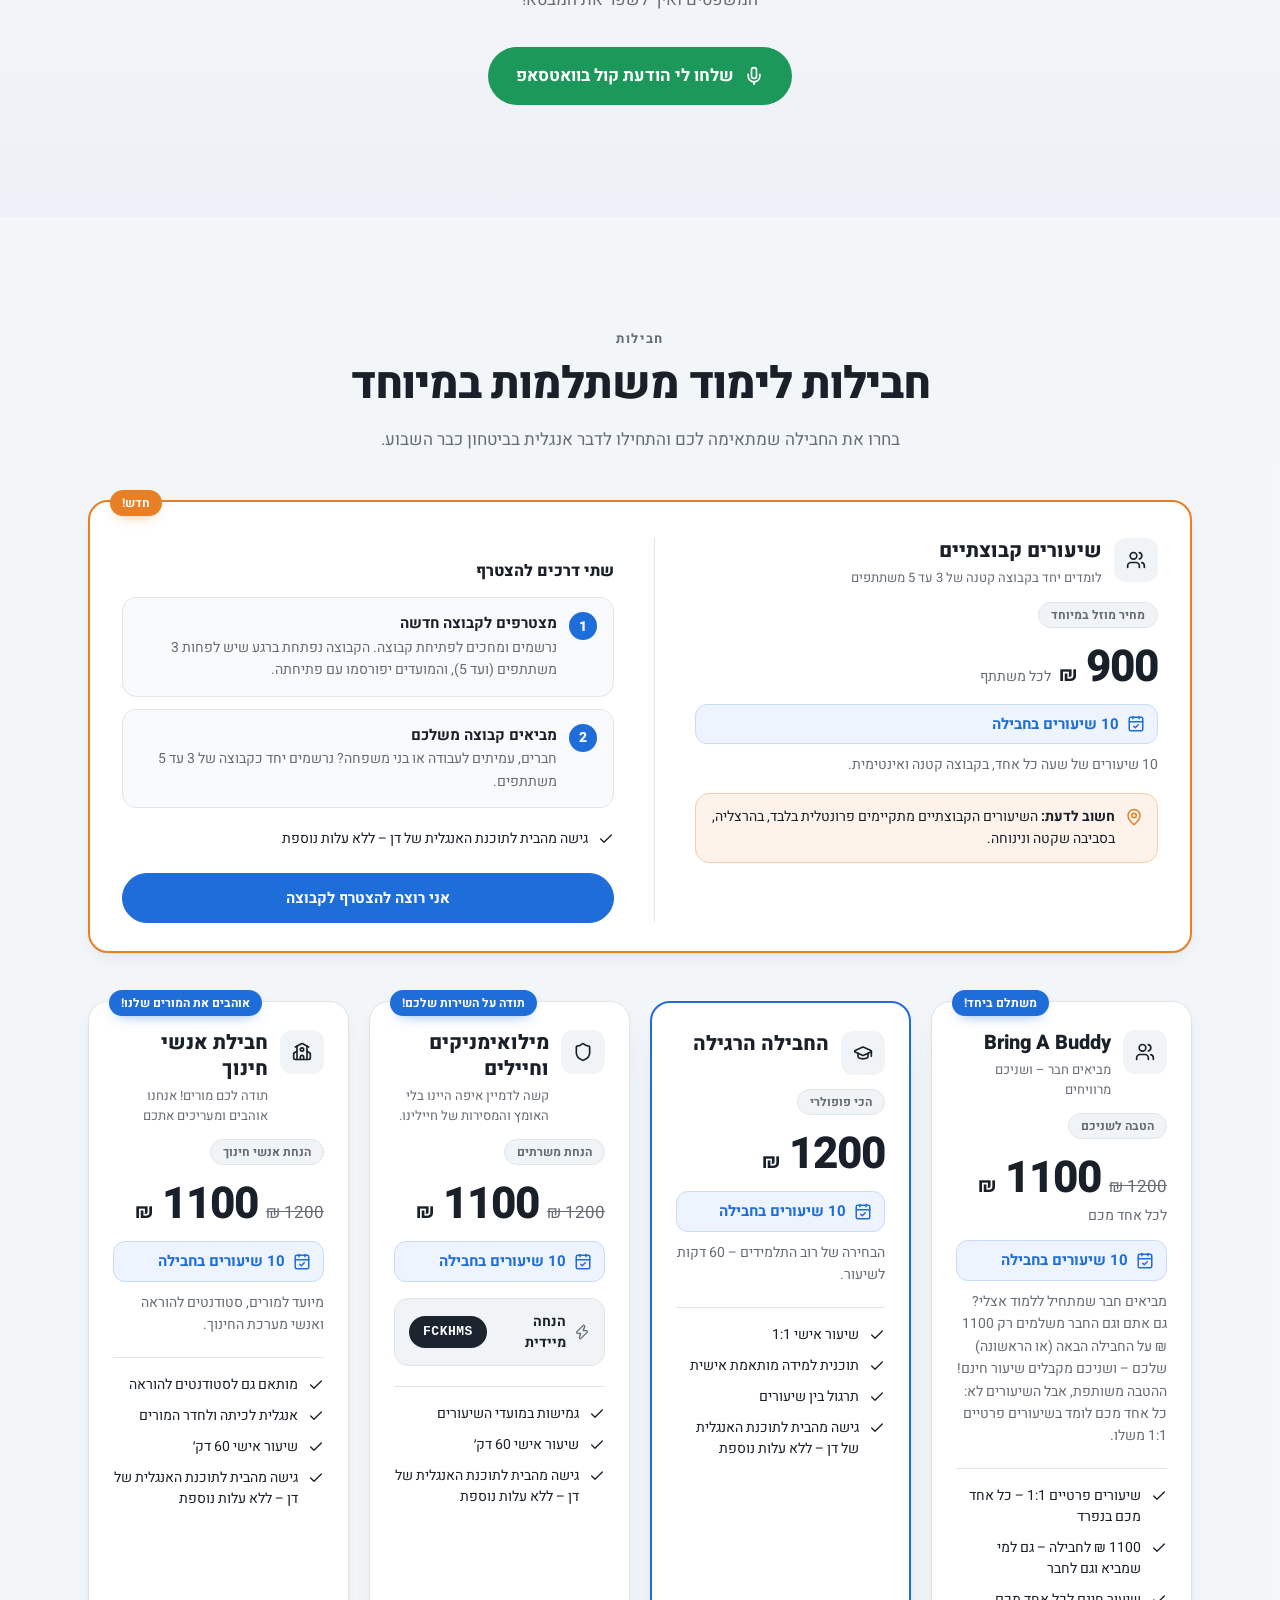
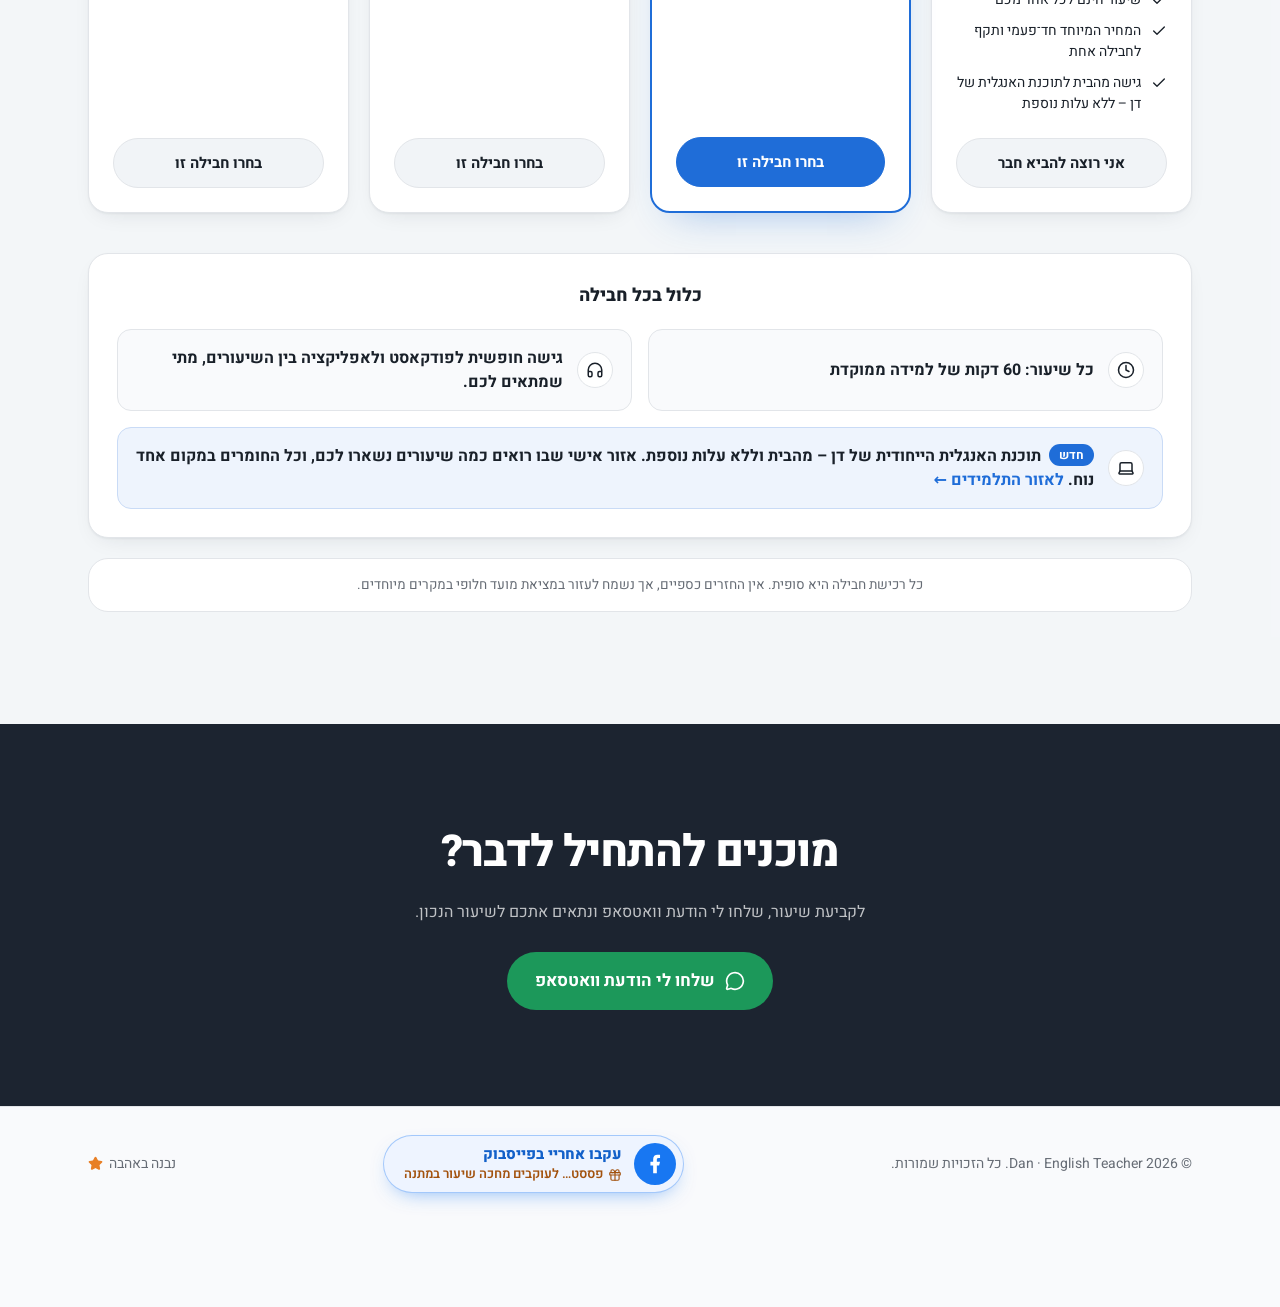
==== commit 4ce2449a: "Replace contact Facebook button with a standout footer pill and follower free-lesson teaser Co-Autho" ====
--- a/index.html
+++ b/index.html
@@ -13,7 +13,7 @@
   <link rel="icon" href="favicon.svg" type="image/svg+xml">
   <link rel="preload" href="assets/fonts/heebo-hebrew-800-normal.woff2" as="font" type="font/woff2" crossorigin>
   <link rel="preload" href="assets/fonts/heebo-hebrew-400-normal.woff2" as="font" type="font/woff2" crossorigin>
-  <link rel="stylesheet" href="assets/styles.css?v=2026112102">
+  <link rel="stylesheet" href="assets/styles.css?v=2026112103">
   <script>document.documentElement.classList.add('js');</script>
 </head>
 <body>
@@ -465,10 +465,7 @@
     <div class="container">
       <h2>מוכנים להתחיל לדבר?</h2>
       <p>לקביעת שיעור, שלחו לי הודעת וואטסאפ ונתאים אתכם לשיעור הנכון.</p>
-      <div class="contact-actions">
-        <a class="btn btn-whatsapp" href="https://wa.me/972525174427" target="_blank" rel="noopener"><svg class="icon" xmlns="http://www.w3.org/2000/svg" viewBox="0 0 24 24" fill="none" stroke="currentColor" stroke-width="2" stroke-linecap="round" stroke-linejoin="round" aria-hidden="true" focusable="false"><path d="M2.992 16.342a2 2 0 0 1 .094 1.167l-1.065 3.29a1 1 0 0 0 1.236 1.168l3.413-.998a2 2 0 0 1 1.099.092 10 10 0 1 0-4.777-4.719" /></svg> שלחו לי הודעת וואטסאפ</a>
-        <a class="btn btn-facebook" href="https://www.facebook.com/profile.php?id=100095093593953" target="_blank" rel="noopener"><svg class="icon" xmlns="http://www.w3.org/2000/svg" viewBox="0 0 24 24" fill="currentColor" aria-hidden="true" focusable="false"><path d="M14 13.5h2.5l1-4H14v-2c0-1.03 0-2 2-2h1.5V2.14c-.326-.043-1.557-.14-2.857-.14C11.928 2 10 3.657 10 6.7v2.8H7v4h3V22h4v-8.5z" /></svg> עקבו אחריי בפייסבוק</a>
-      </div>
+      <a class="btn btn-whatsapp" href="https://wa.me/972525174427" target="_blank" rel="noopener"><svg class="icon" xmlns="http://www.w3.org/2000/svg" viewBox="0 0 24 24" fill="none" stroke="currentColor" stroke-width="2" stroke-linecap="round" stroke-linejoin="round" aria-hidden="true" focusable="false"><path d="M2.992 16.342a2 2 0 0 1 .094 1.167l-1.065 3.29a1 1 0 0 0 1.236 1.168l3.413-.998a2 2 0 0 1 1.099.092 10 10 0 1 0-4.777-4.719" /></svg> שלחו לי הודעת וואטסאפ</a>
     </div>
   </section>
 
@@ -477,7 +474,10 @@
 <footer class="site-footer">
   <div class="container">
     <span>© <span id="year">2026</span> Dan · English Teacher. כל הזכויות שמורות.</span>
-    <a class="footer-social" href="https://www.facebook.com/profile.php?id=100095093593953" target="_blank" rel="noopener" aria-label="העמוד שלי בפייסבוק"><svg class="icon" xmlns="http://www.w3.org/2000/svg" viewBox="0 0 24 24" fill="currentColor" aria-hidden="true" focusable="false"><path d="M14 13.5h2.5l1-4H14v-2c0-1.03 0-2 2-2h1.5V2.14c-.326-.043-1.557-.14-2.857-.14C11.928 2 10 3.657 10 6.7v2.8H7v4h3V22h4v-8.5z" /></svg></a>
+    <a class="footer-social" href="https://www.facebook.com/profile.php?id=100095093593953" target="_blank" rel="noopener">
+      <span class="fb-dot"><svg class="icon" xmlns="http://www.w3.org/2000/svg" viewBox="0 0 24 24" fill="currentColor" aria-hidden="true" focusable="false"><path d="M14 13.5h2.5l1-4H14v-2c0-1.03 0-2 2-2h1.5V2.14c-.326-.043-1.557-.14-2.857-.14C11.928 2 10 3.657 10 6.7v2.8H7v4h3V22h4v-8.5z" /></svg></span>
+      <span class="fb-text"><b>עקבו אחריי בפייסבוק</b><small><svg class="icon" xmlns="http://www.w3.org/2000/svg" viewBox="0 0 24 24" fill="none" stroke="currentColor" stroke-width="2" stroke-linecap="round" stroke-linejoin="round" aria-hidden="true" focusable="false"><rect x="3" y="8" width="18" height="4" rx="1" /><path d="M12 8v13" /><path d="M19 12v7a2 2 0 0 1-2 2H7a2 2 0 0 1-2-2v-7" /><path d="M7.5 8a2.5 2.5 0 0 1 0-5A4.8 8 0 0 1 12 8a4.8 8 0 0 1 4.5-5 2.5 2.5 0 0 1 0 5" /></svg> פססט… לעוקבים מחכה שיעור במתנה</small></span>
+    </a>
     <span class="love">נבנה באהבה <svg class="icon" xmlns="http://www.w3.org/2000/svg" viewBox="0 0 24 24" fill="none" stroke="currentColor" stroke-width="2" stroke-linecap="round" stroke-linejoin="round" aria-hidden="true" focusable="false"><path d="M11.525 2.295a.53.53 0 0 1 .95 0l2.31 4.679a2.123 2.123 0 0 0 1.595 1.16l5.166.756a.53.53 0 0 1 .294.904l-3.736 3.638a2.123 2.123 0 0 0-.611 1.878l.882 5.14a.53.53 0 0 1-.771.56l-4.618-2.428a2.122 2.122 0 0 0-1.973 0L6.396 21.01a.53.53 0 0 1-.77-.56l.881-5.139a2.122 2.122 0 0 0-.611-1.879L2.16 9.795a.53.53 0 0 1 .294-.906l5.165-.755a2.122 2.122 0 0 0 1.597-1.16z" /></svg></span>
   </div>
 </footer>
--- a/assets/styles.css
+++ b/assets/styles.css
@@ -610,14 +610,7 @@
 .contact { padding: 96px 0; background: #1c2430; color: #fff; text-align: center; }
 .contact h2 { font-size: 40px; font-weight: 800; letter-spacing: -1px; }
 .contact p { margin-top: 14px; font-size: 16px; color: rgba(255, 255, 255, .72); }
-.contact-actions { margin-top: 28px; display: flex; flex-wrap: wrap; justify-content: center; gap: 14px; }
-.btn-facebook {
-  background: #1877f2;
-  color: #fff;
-  padding: 16px 28px;
-  font-size: 17px;
-}
-.btn-facebook .icon { width: 20px; height: 20px; }
+.contact .btn-whatsapp { margin-top: 28px; }
 
 /* ---------- Footer ---------- */
 
@@ -626,13 +619,36 @@
 .site-footer .love { display: inline-flex; align-items: center; gap: 6px; }
 .site-footer .love .icon { width: 15px; height: 15px; color: var(--highlight); fill: currentColor; }
 .footer-social {
-  display: inline-grid; place-items: center;
-  width: 36px; height: 36px; border-radius: 50%;
+  display: inline-flex; align-items: center; gap: 12px;
+  padding: 7px 7px 7px 20px;
+  background: #eef4ff;
+  border: 1px solid rgba(24, 119, 242, .35);
+  border-radius: 999px;
+  color: var(--foreground);
+  box-shadow: 0 8px 22px -12px rgba(24, 119, 242, .7);
+  transition: transform .2s ease, box-shadow .2s ease;
+}
+.footer-social:hover { transform: translateY(-2px); box-shadow: 0 12px 26px -12px rgba(24, 119, 242, .8); }
+.fb-dot {
+  width: 42px; height: 42px; border-radius: 50%; flex-shrink: 0;
+  display: grid; place-items: center;
   background: #1877f2; color: #fff;
-  transition: transform .2s ease, filter .2s ease;
-}
-.footer-social:hover { transform: translateY(-1px); filter: brightness(1.08); }
-.footer-social .icon { width: 18px; height: 18px; }
+  animation: fb-ring 2.6s ease-out infinite;
+}
+.fb-dot .icon { width: 22px; height: 22px; }
+@keyframes fb-ring {
+  0%   { box-shadow: 0 0 0 0 rgba(24, 119, 242, .45); }
+  70%  { box-shadow: 0 0 0 9px rgba(24, 119, 242, 0); }
+  100% { box-shadow: 0 0 0 0 rgba(24, 119, 242, 0); }
+}
+.fb-text { display: grid; gap: 2px; text-align: start; line-height: 1.3; }
+.fb-text b { font-size: 15px; font-weight: 800; color: #1260c9; }
+.fb-text small { display: inline-flex; align-items: center; gap: 5px; font-size: 13px; font-weight: 600; color: #a2520e; }
+.fb-text small .icon { width: 14px; height: 14px; }
+@media (prefers-reduced-motion: reduce) {
+  .fb-dot { animation: none; }
+  .footer-social { transition: none; }
+}
 
 /* ---------- Floating WhatsApp ---------- */
 
@@ -731,6 +747,7 @@
   .creds { grid-template-columns: 1fr 1fr; }
   .cred { padding: 12px; font-size: 13px; }
   .site-footer .container { justify-content: center; text-align: center; }
+  .site-footer { padding-bottom: 88px; } /* keeps the footer clear of the floating WhatsApp button */
   .wa-float { left: 16px; bottom: 16px; }
 }
 
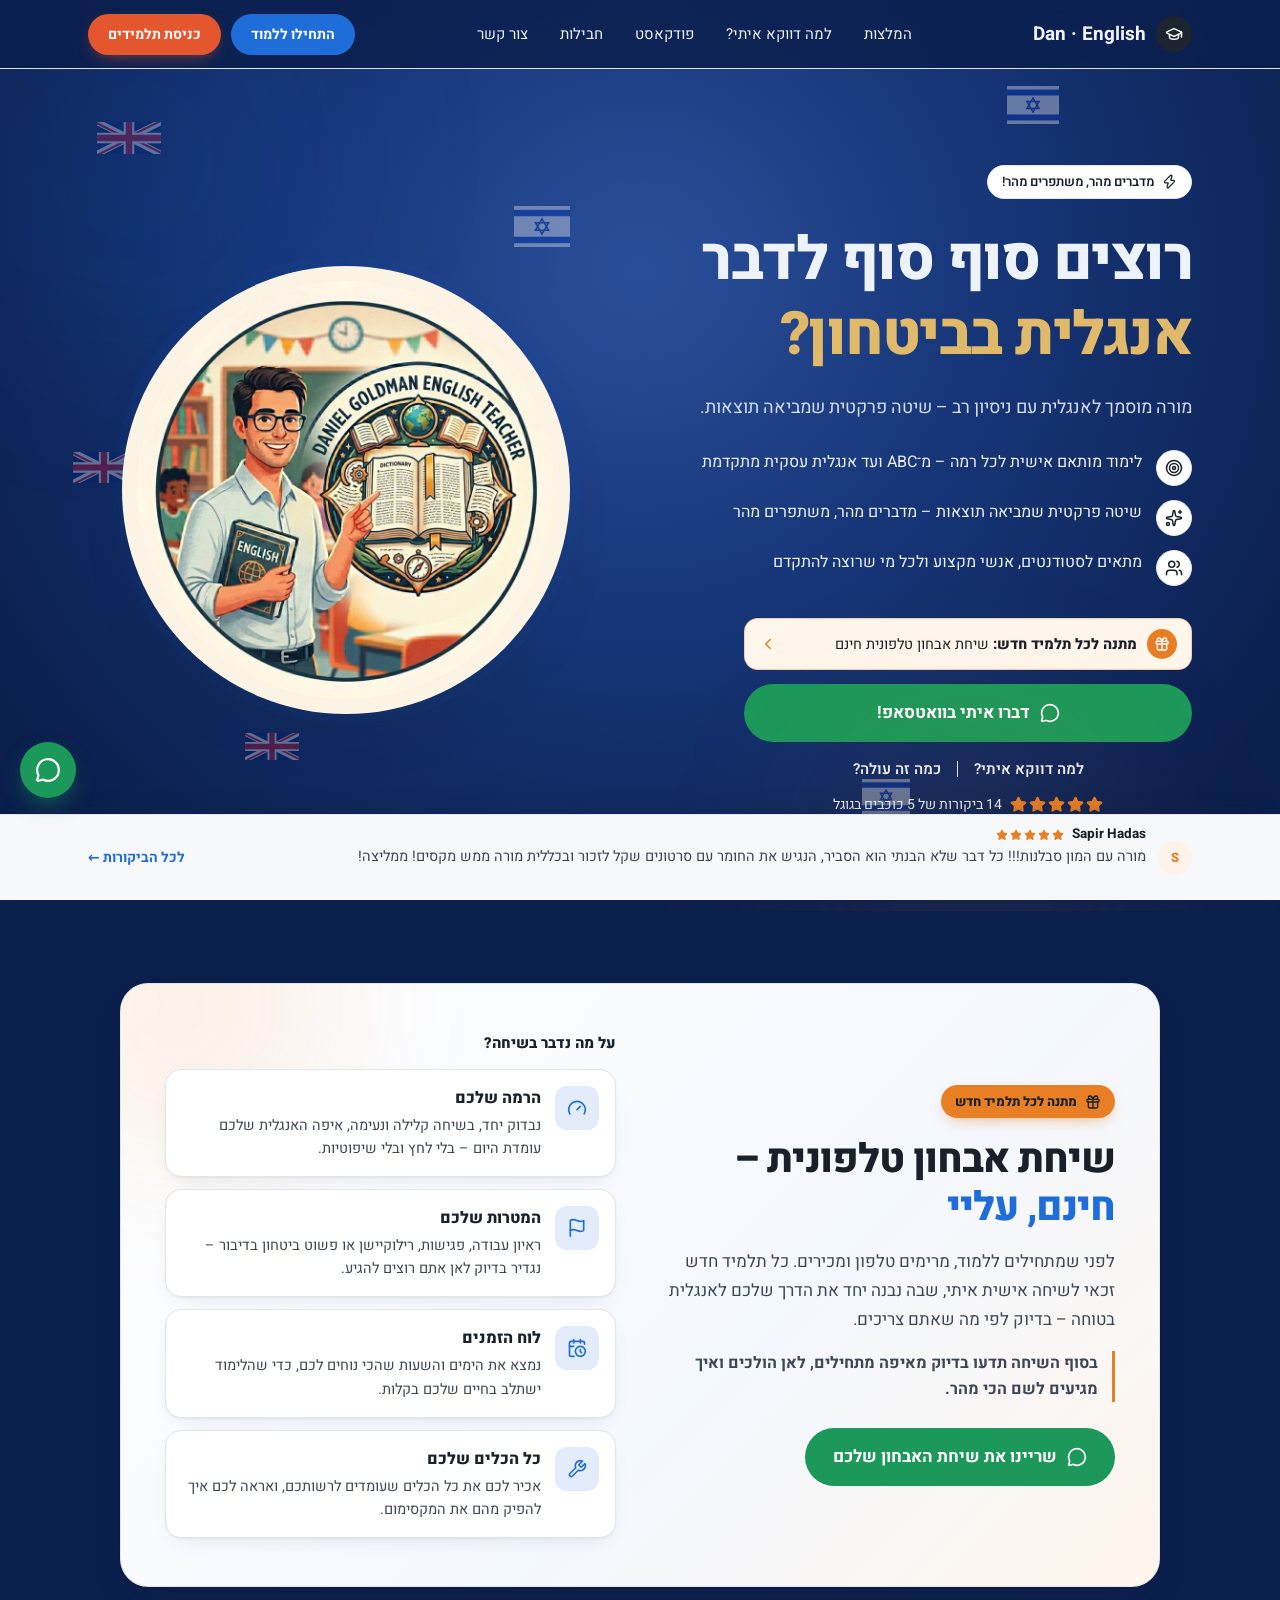
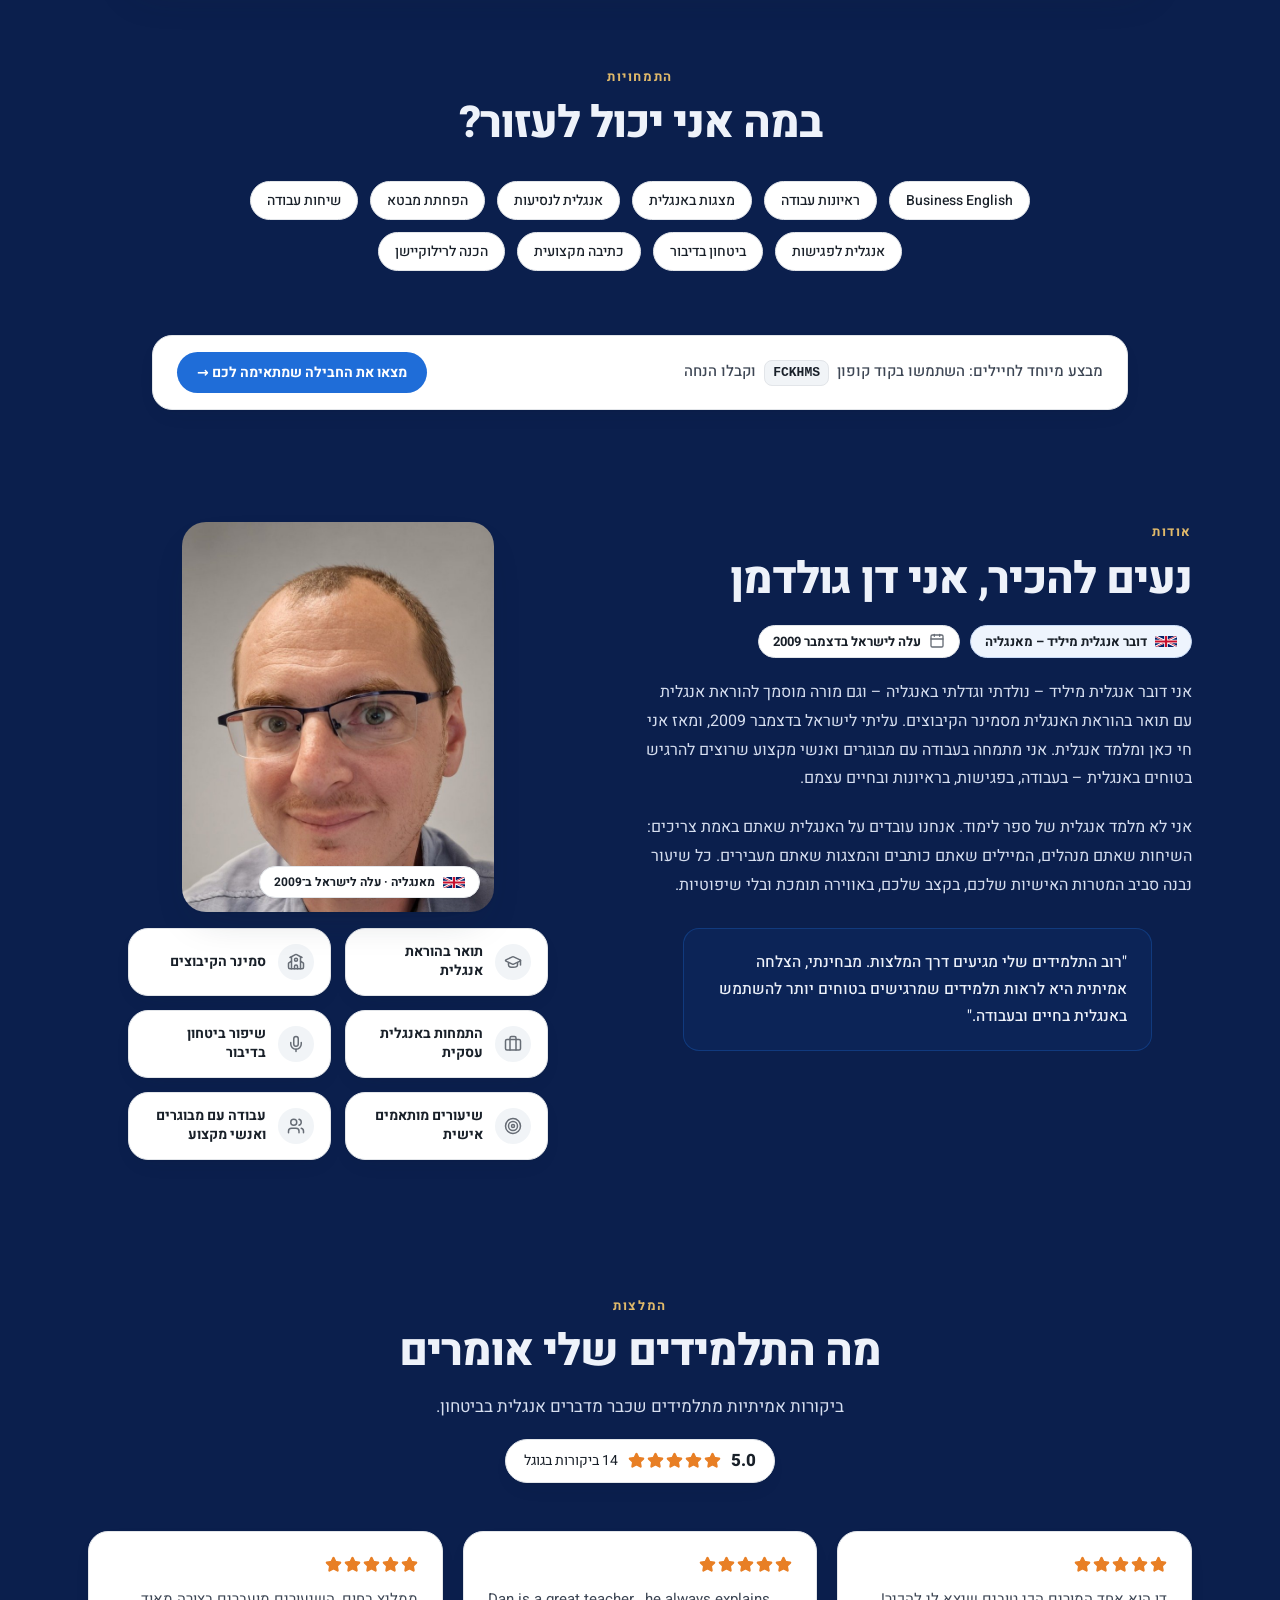
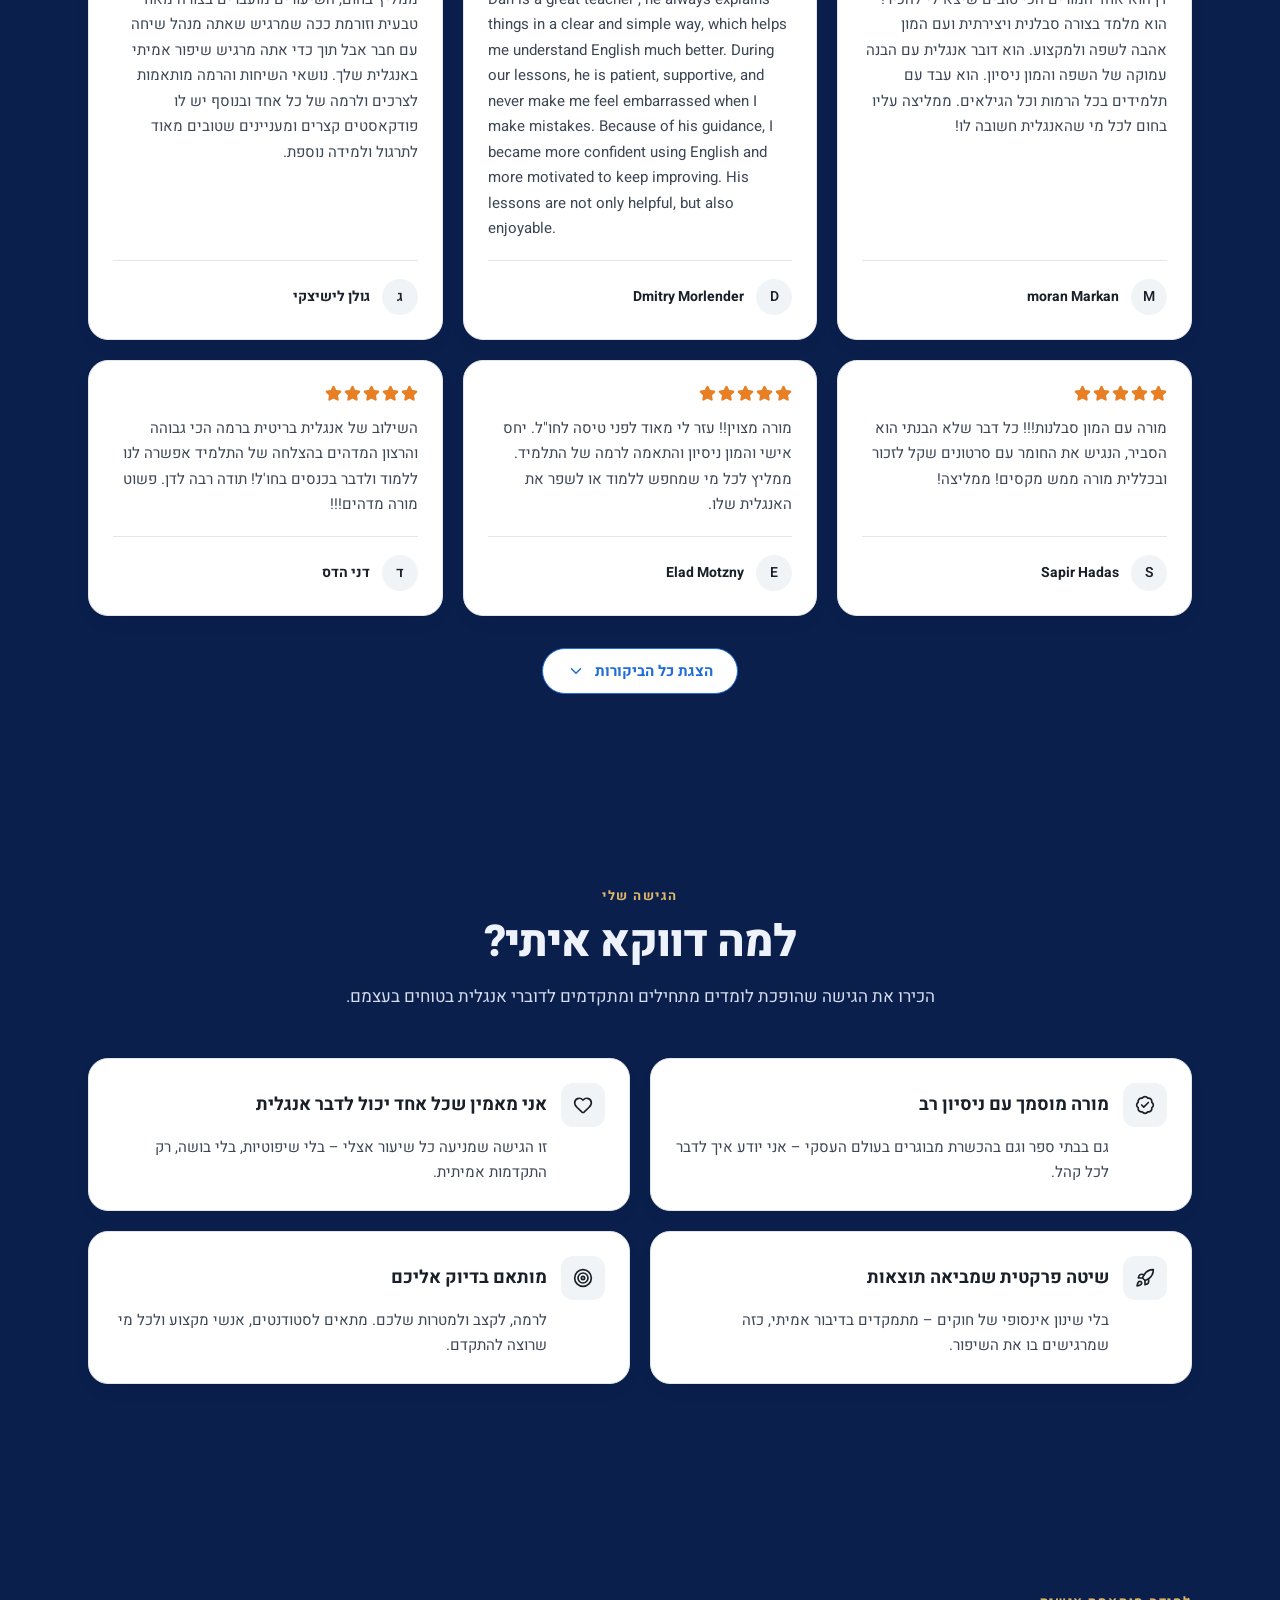
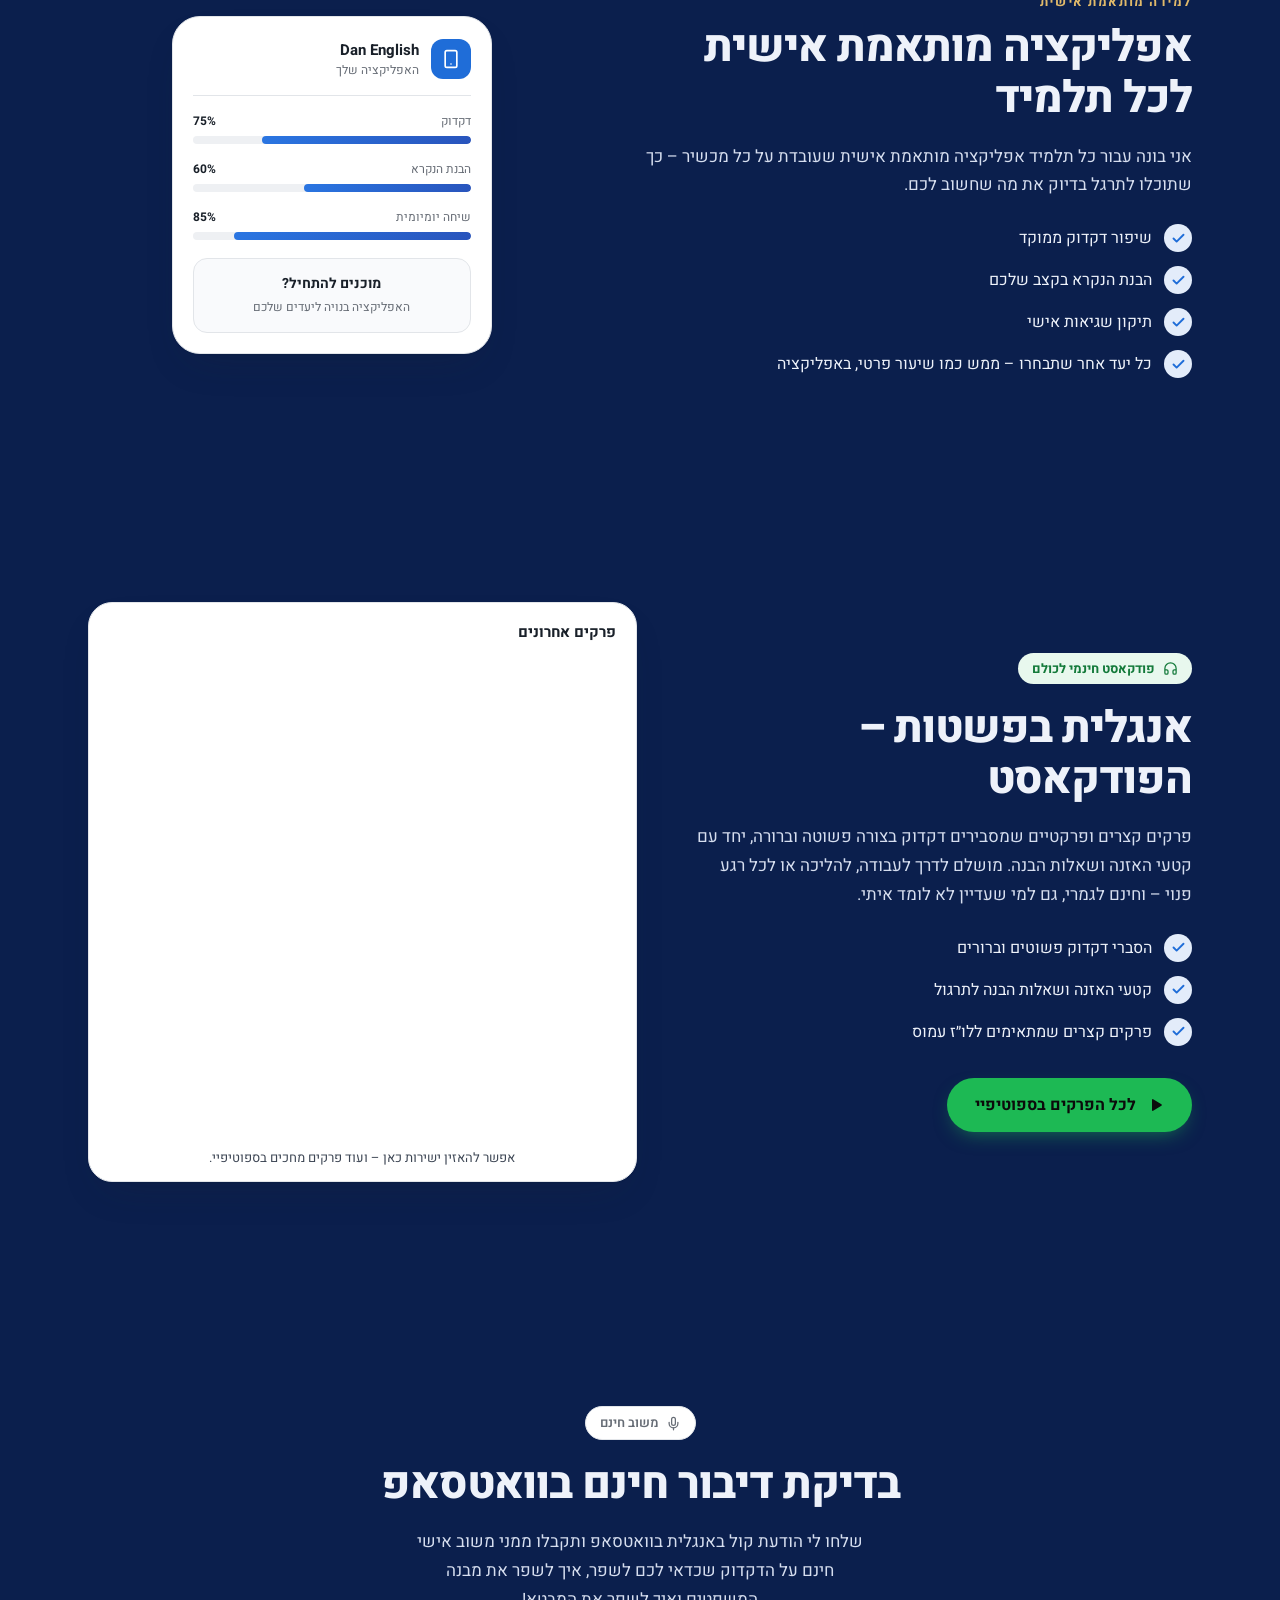
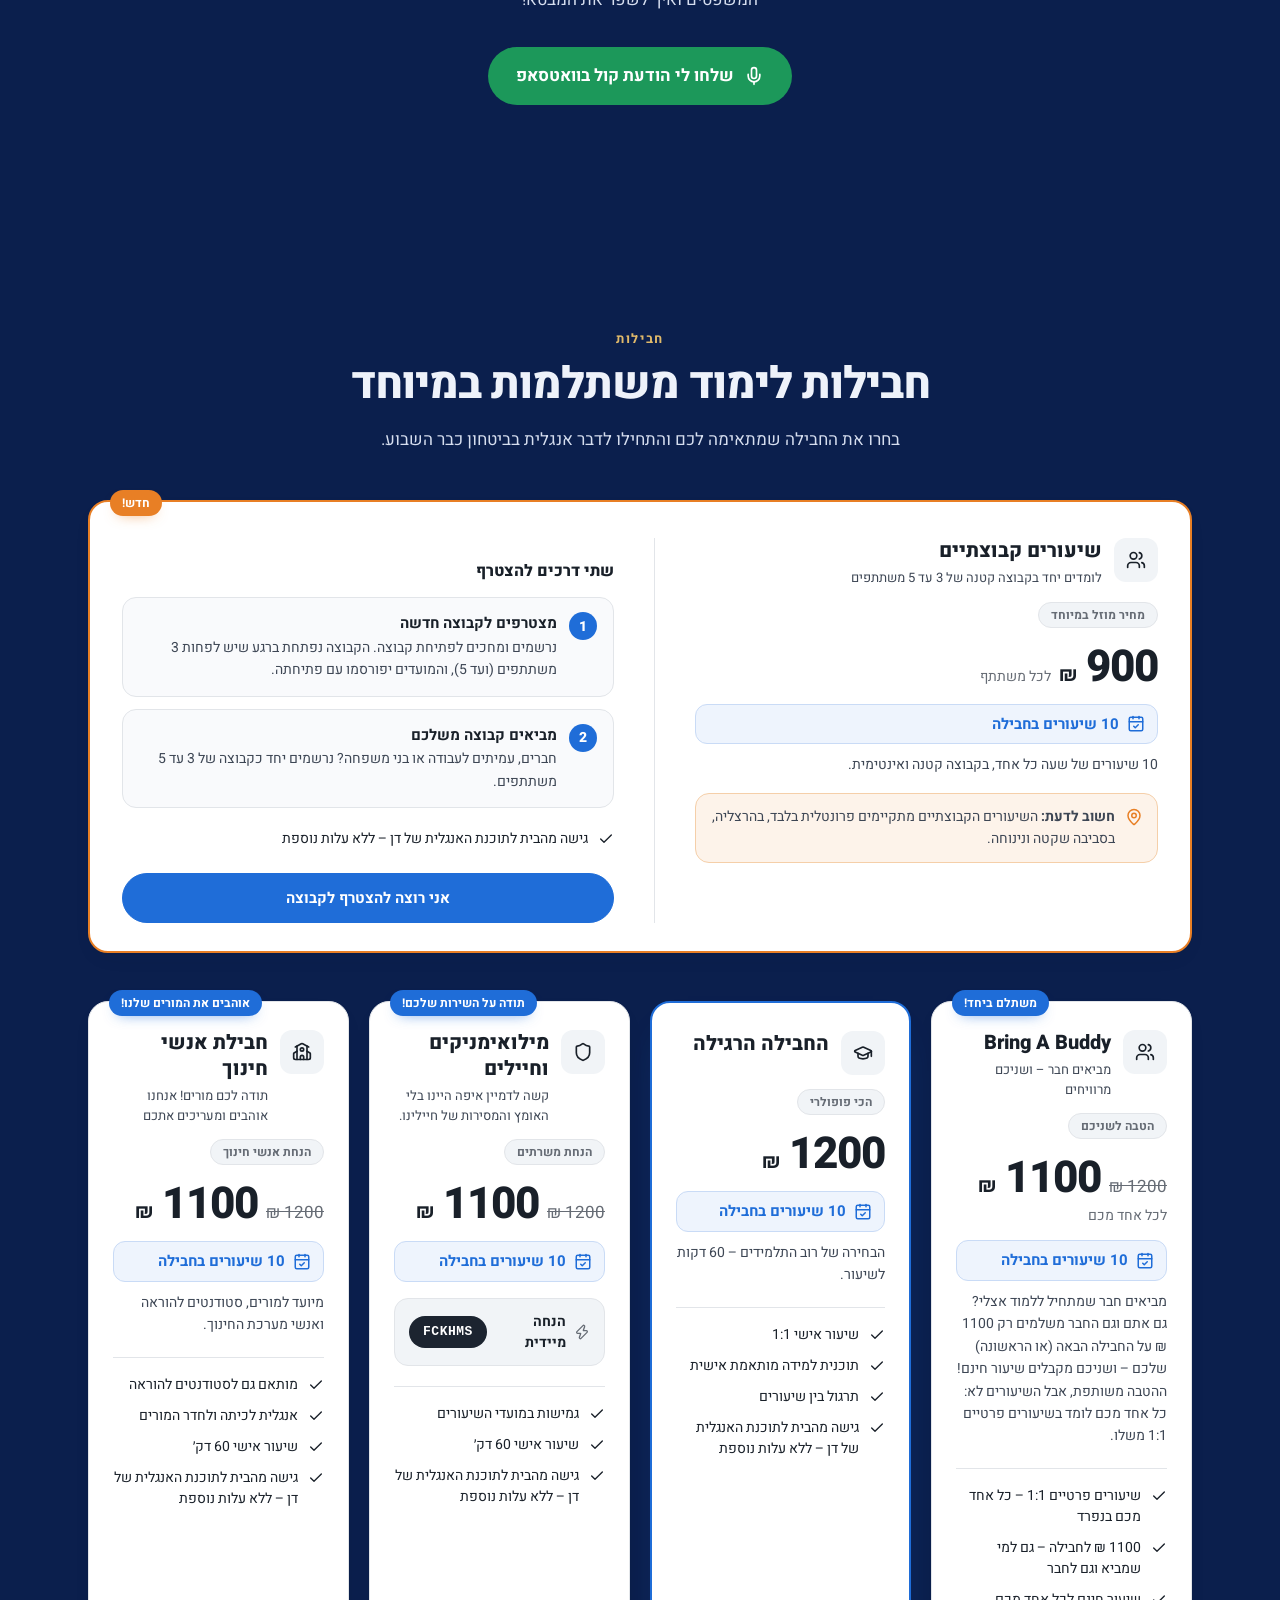
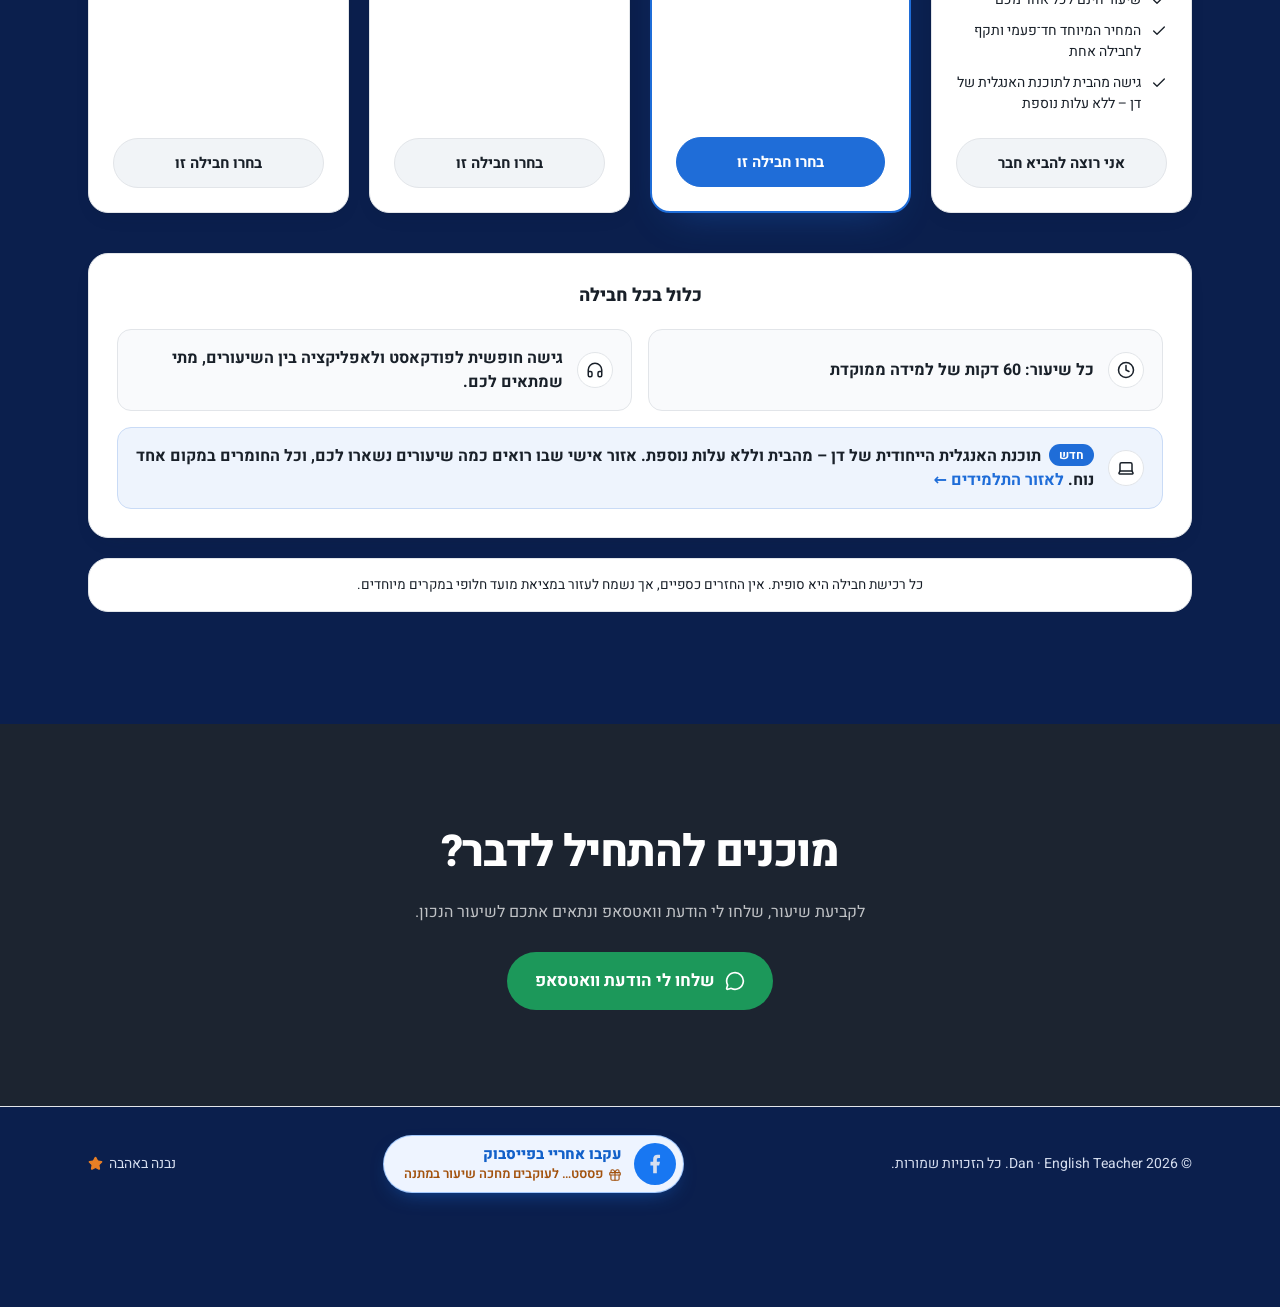
==== commit 6a3ae997: "Navy flyer theme with floating UK and Israeli flags (homepage only, buttons unchanged) Co-Authored-B" ====
--- a/index.html
+++ b/index.html
@@ -14,6 +14,7 @@
   <link rel="preload" href="assets/fonts/heebo-hebrew-800-normal.woff2" as="font" type="font/woff2" crossorigin>
   <link rel="preload" href="assets/fonts/heebo-hebrew-400-normal.woff2" as="font" type="font/woff2" crossorigin>
   <link rel="stylesheet" href="assets/styles.css?v=2026112103">
+  <link rel="stylesheet" href="assets/theme-navy.css?v=2026112201">
   <script>document.documentElement.classList.add('js');</script>
 </head>
 <body>
--- a/assets/theme-navy.css
+++ b/assets/theme-navy.css
@@ -0,0 +1,45 @@
+/* ===== Navy flyer theme (buttons unchanged) ===== */
+html {
+  background: #0b1f4d radial-gradient(ellipse at 50% 30%, #2a4f9a 0%, #163577 40%, #0b1f4d 85%) fixed !important;
+}
+body { background: transparent !important; color: #eef2fa; }
+.site-header { background: rgba(11, 31, 77, .85) !important; }
+.hero, .voice, .custom-app, .pricing { background: transparent !important; }
+
+/* Floating Union Jack and Israeli flags */
+body::before, body::after {
+  content: ""; position: fixed; inset: 0; z-index: -1; pointer-events: none;
+  opacity: .35; background-repeat: no-repeat;
+}
+body::before {
+  background-image: url("data:image/svg+xml,%3Csvg%20xmlns%3D%27http%3A%2F%2Fwww.w3.org%2F2000%2Fsvg%27%20viewBox%3D%270%200%2060%2030%27%3E%3CclipPath%20id%3D%27t%27%3E%3Cpath%20d%3D%27M30%2C15h30v15zv15h-30zh-30v-15zv-15h30z%27%2F%3E%3C%2FclipPath%3E%3Cpath%20d%3D%27M0%2C0v30h60v-30z%27%20fill%3D%27%23012169%27%2F%3E%3Cpath%20d%3D%27M0%2C0%2060%2C30M60%2C0%200%2C30%27%20stroke%3D%27%23fff%27%20stroke-width%3D%276%27%2F%3E%3Cpath%20d%3D%27M0%2C0%2060%2C30M60%2C0%200%2C30%27%20clip-path%3D%27url%28%23t%29%27%20stroke%3D%27%23C8102E%27%20stroke-width%3D%274%27%2F%3E%3Cpath%20d%3D%27M30%2C0v30M0%2C15h60%27%20stroke%3D%27%23fff%27%20stroke-width%3D%2710%27%2F%3E%3Cpath%20d%3D%27M30%2C0v30M0%2C15h60%27%20stroke%3D%27%23C8102E%27%20stroke-width%3D%276%27%2F%3E%3C%2Fsvg%3E"), url("data:image/svg+xml,%3Csvg%20xmlns%3D%27http%3A%2F%2Fwww.w3.org%2F2000%2Fsvg%27%20viewBox%3D%270%200%20220%20160%27%3E%3Crect%20width%3D%27220%27%20height%3D%27160%27%20fill%3D%27%23fff%27%2F%3E%3Crect%20y%3D%2715%27%20width%3D%27220%27%20height%3D%2725%27%20fill%3D%27%230038b8%27%2F%3E%3Crect%20y%3D%27120%27%20width%3D%27220%27%20height%3D%2725%27%20fill%3D%27%230038b8%27%2F%3E%3Cpath%20d%3D%27M110%2050L136%2095H84ZM110%20110L136%2065H84Z%27%20fill%3D%27none%27%20stroke%3D%27%230038b8%27%20stroke-width%3D%276%27%2F%3E%3C%2Fsvg%3E"), url("data:image/svg+xml,%3Csvg%20xmlns%3D%27http%3A%2F%2Fwww.w3.org%2F2000%2Fsvg%27%20viewBox%3D%270%200%2060%2030%27%3E%3CclipPath%20id%3D%27t%27%3E%3Cpath%20d%3D%27M30%2C15h30v15zv15h-30zh-30v-15zv-15h30z%27%2F%3E%3C%2FclipPath%3E%3Cpath%20d%3D%27M0%2C0v30h60v-30z%27%20fill%3D%27%23012169%27%2F%3E%3Cpath%20d%3D%27M0%2C0%2060%2C30M60%2C0%200%2C30%27%20stroke%3D%27%23fff%27%20stroke-width%3D%276%27%2F%3E%3Cpath%20d%3D%27M0%2C0%2060%2C30M60%2C0%200%2C30%27%20clip-path%3D%27url%28%23t%29%27%20stroke%3D%27%23C8102E%27%20stroke-width%3D%274%27%2F%3E%3Cpath%20d%3D%27M30%2C0v30M0%2C15h60%27%20stroke%3D%27%23fff%27%20stroke-width%3D%2710%27%2F%3E%3Cpath%20d%3D%27M30%2C0v30M0%2C15h60%27%20stroke%3D%27%23C8102E%27%20stroke-width%3D%276%27%2F%3E%3C%2Fsvg%3E");
+  background-size: 64px auto, 56px auto, 54px auto;
+  background-position: 8% 14%, 42% 24%, 20% 84%;
+  animation: flagfloat 7s ease-in-out infinite;
+}
+body::after {
+  background-image: url("data:image/svg+xml,%3Csvg%20xmlns%3D%27http%3A%2F%2Fwww.w3.org%2F2000%2Fsvg%27%20viewBox%3D%270%200%20220%20160%27%3E%3Crect%20width%3D%27220%27%20height%3D%27160%27%20fill%3D%27%23fff%27%2F%3E%3Crect%20y%3D%2715%27%20width%3D%27220%27%20height%3D%2725%27%20fill%3D%27%230038b8%27%2F%3E%3Crect%20y%3D%27120%27%20width%3D%27220%27%20height%3D%2725%27%20fill%3D%27%230038b8%27%2F%3E%3Cpath%20d%3D%27M110%2050L136%2095H84ZM110%20110L136%2065H84Z%27%20fill%3D%27none%27%20stroke%3D%27%230038b8%27%20stroke-width%3D%276%27%2F%3E%3C%2Fsvg%3E"), url("data:image/svg+xml,%3Csvg%20xmlns%3D%27http%3A%2F%2Fwww.w3.org%2F2000%2Fsvg%27%20viewBox%3D%270%200%2060%2030%27%3E%3CclipPath%20id%3D%27t%27%3E%3Cpath%20d%3D%27M30%2C15h30v15zv15h-30zh-30v-15zv-15h30z%27%2F%3E%3C%2FclipPath%3E%3Cpath%20d%3D%27M0%2C0v30h60v-30z%27%20fill%3D%27%23012169%27%2F%3E%3Cpath%20d%3D%27M0%2C0%2060%2C30M60%2C0%200%2C30%27%20stroke%3D%27%23fff%27%20stroke-width%3D%276%27%2F%3E%3Cpath%20d%3D%27M0%2C0%2060%2C30M60%2C0%200%2C30%27%20clip-path%3D%27url%28%23t%29%27%20stroke%3D%27%23C8102E%27%20stroke-width%3D%274%27%2F%3E%3Cpath%20d%3D%27M30%2C0v30M0%2C15h60%27%20stroke%3D%27%23fff%27%20stroke-width%3D%2710%27%2F%3E%3Cpath%20d%3D%27M30%2C0v30M0%2C15h60%27%20stroke%3D%27%23C8102E%27%20stroke-width%3D%276%27%2F%3E%3C%2Fsvg%3E"), url("data:image/svg+xml,%3Csvg%20xmlns%3D%27http%3A%2F%2Fwww.w3.org%2F2000%2Fsvg%27%20viewBox%3D%270%200%20220%20160%27%3E%3Crect%20width%3D%27220%27%20height%3D%27160%27%20fill%3D%27%23fff%27%2F%3E%3Crect%20y%3D%2715%27%20width%3D%27220%27%20height%3D%2725%27%20fill%3D%27%230038b8%27%2F%3E%3Crect%20y%3D%27120%27%20width%3D%27220%27%20height%3D%2725%27%20fill%3D%27%230038b8%27%2F%3E%3Cpath%20d%3D%27M110%2050L136%2095H84ZM110%20110L136%2065H84Z%27%20fill%3D%27none%27%20stroke%3D%27%230038b8%27%20stroke-width%3D%276%27%2F%3E%3C%2Fsvg%3E");
+  background-size: 52px auto, 62px auto, 48px auto;
+  background-position: 82% 10%, 6% 52%, 70% 90%;
+  animation: flagfloat 9s ease-in-out -3s infinite;
+}
+@keyframes flagfloat {
+  0%, 100% { transform: translateY(0) rotate(0); }
+  50% { transform: translateY(-14px) rotate(3deg); }
+}
+@media (prefers-reduced-motion: reduce) { body::before, body::after { animation: none; } }
+
+/* Light text where it sits straight on the blue */
+.main-nav a, .hero-links a, a.trust { color: #eef2fa !important; }
+.hero-lead, .lead, .section-head p, .about-text p, .voice .container > p,
+.site-footer, .site-footer p, .site-footer span { color: #d6deef !important; }
+
+/* Gold accents, like the flyer */
+.eyebrow, .hero .accent { color: #e0b96a !important; }
+
+/* White boxes keep dark text */
+.pill, .free-call-teaser, .free-call-card, .free-call-item, .card, .chip, .code,
+.google-score, .avatar, .app-mock, .coupon, .included-item, .review-ticker,
+.footer-social, .hero-photo, .lessons, .group-note, .tag, .track, .ready { color: #192029; }
+.card .lead, .free-call-card .lead, .card p, .free-call-card p { color: #3d4654 !important; }
+.card .eyebrow, .free-call-card .eyebrow { color: #1f6dd8 !important; }
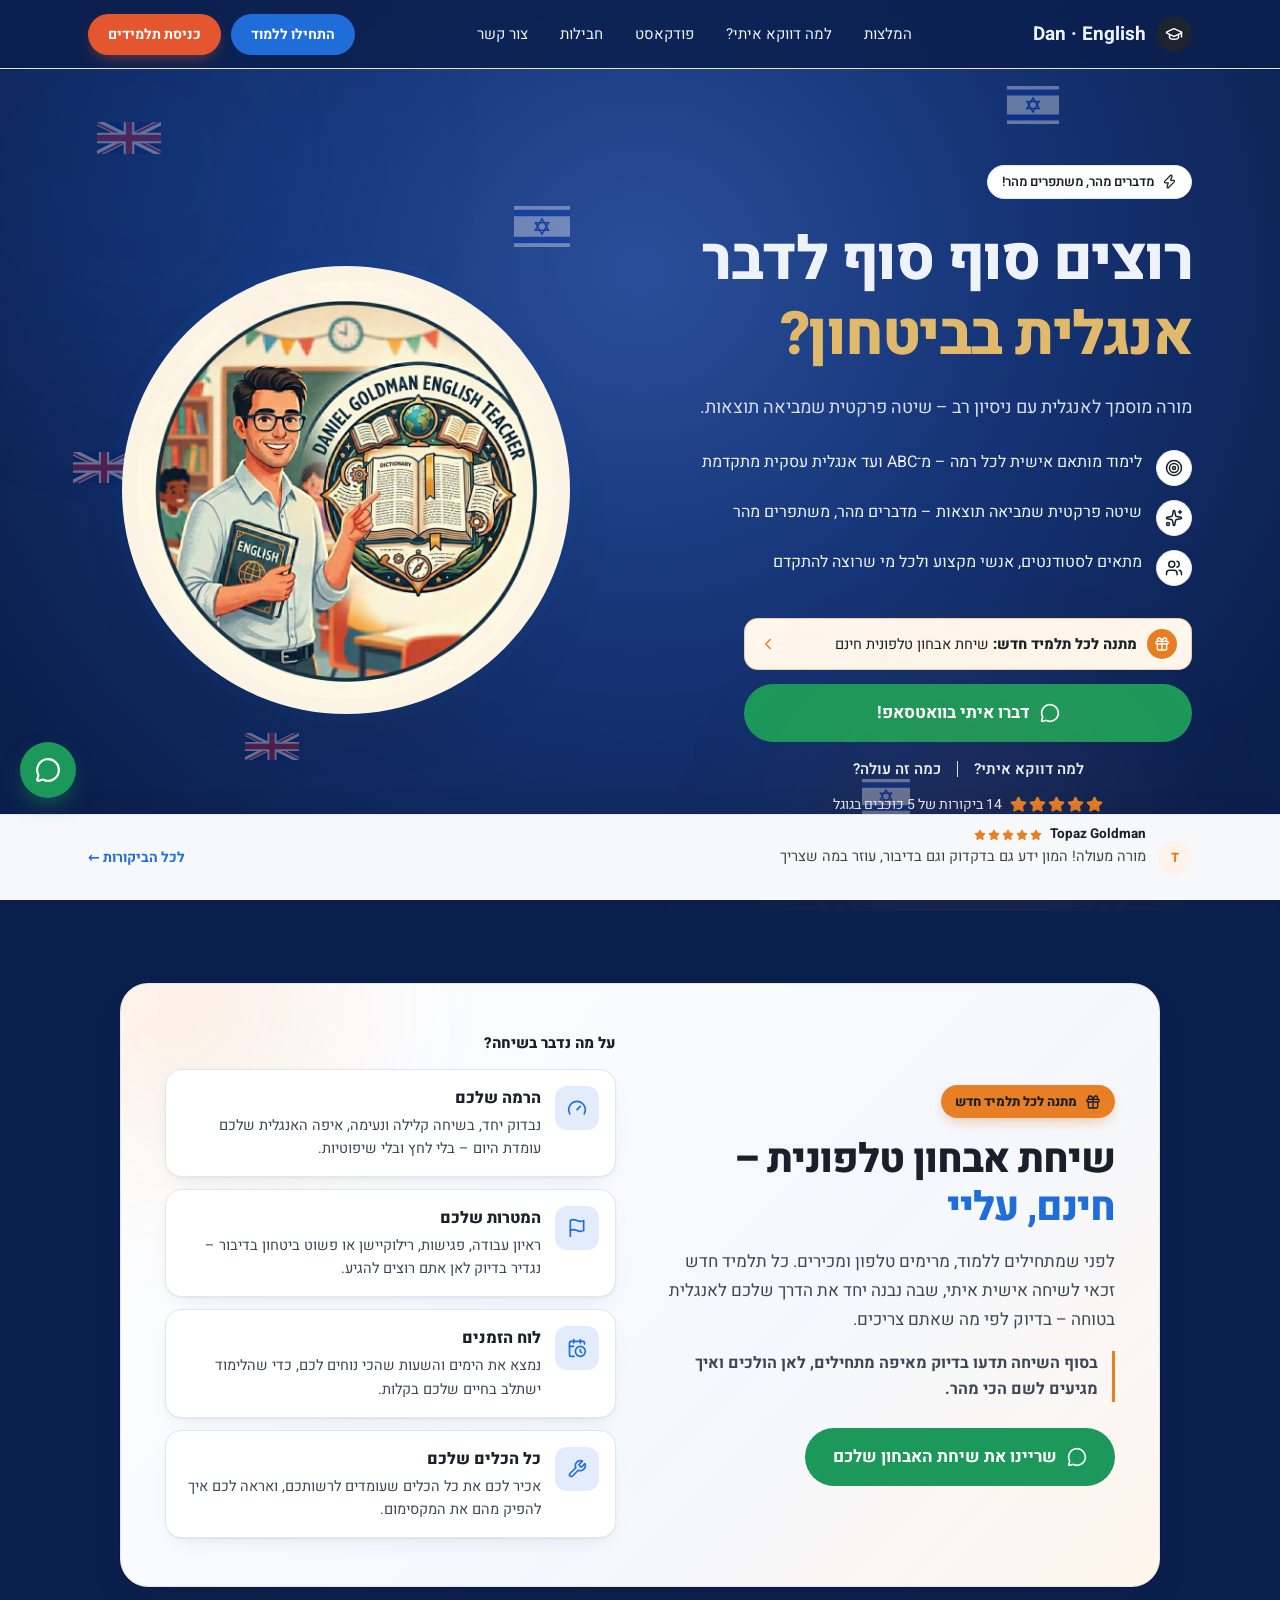
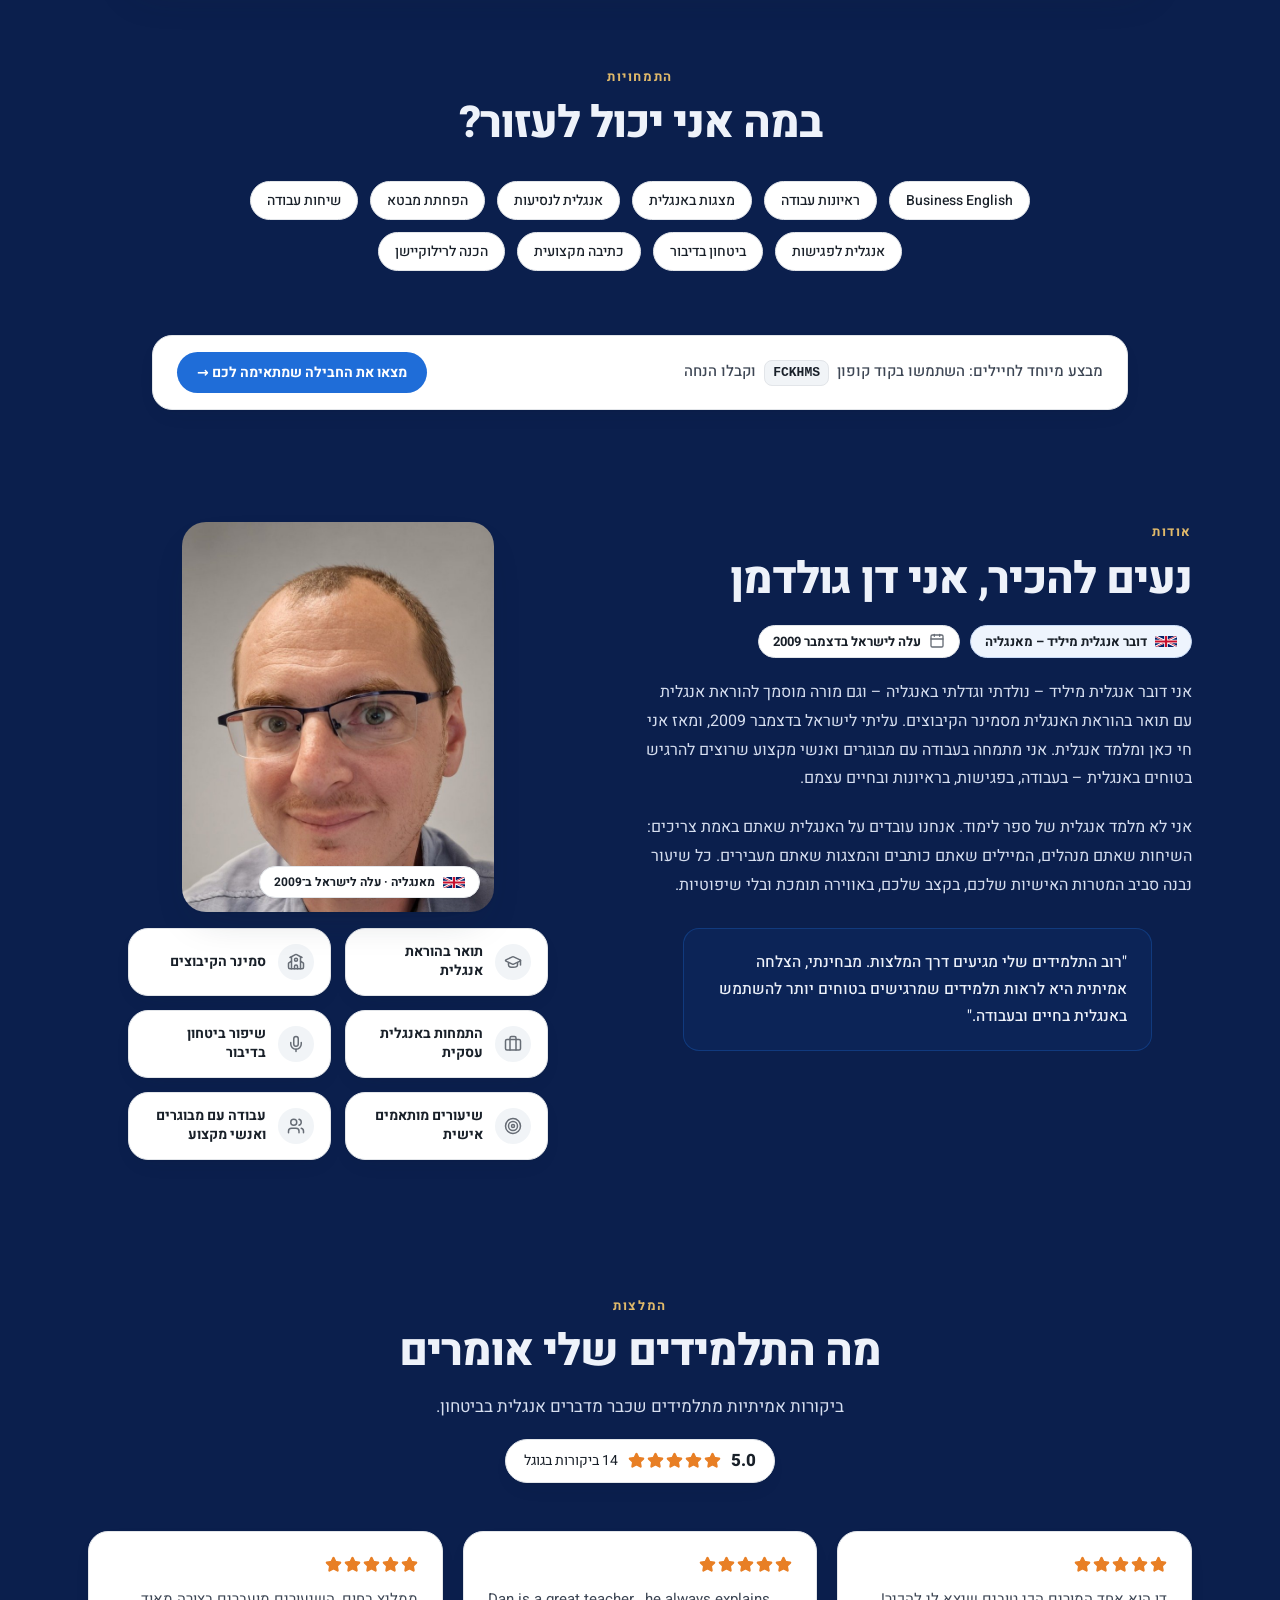
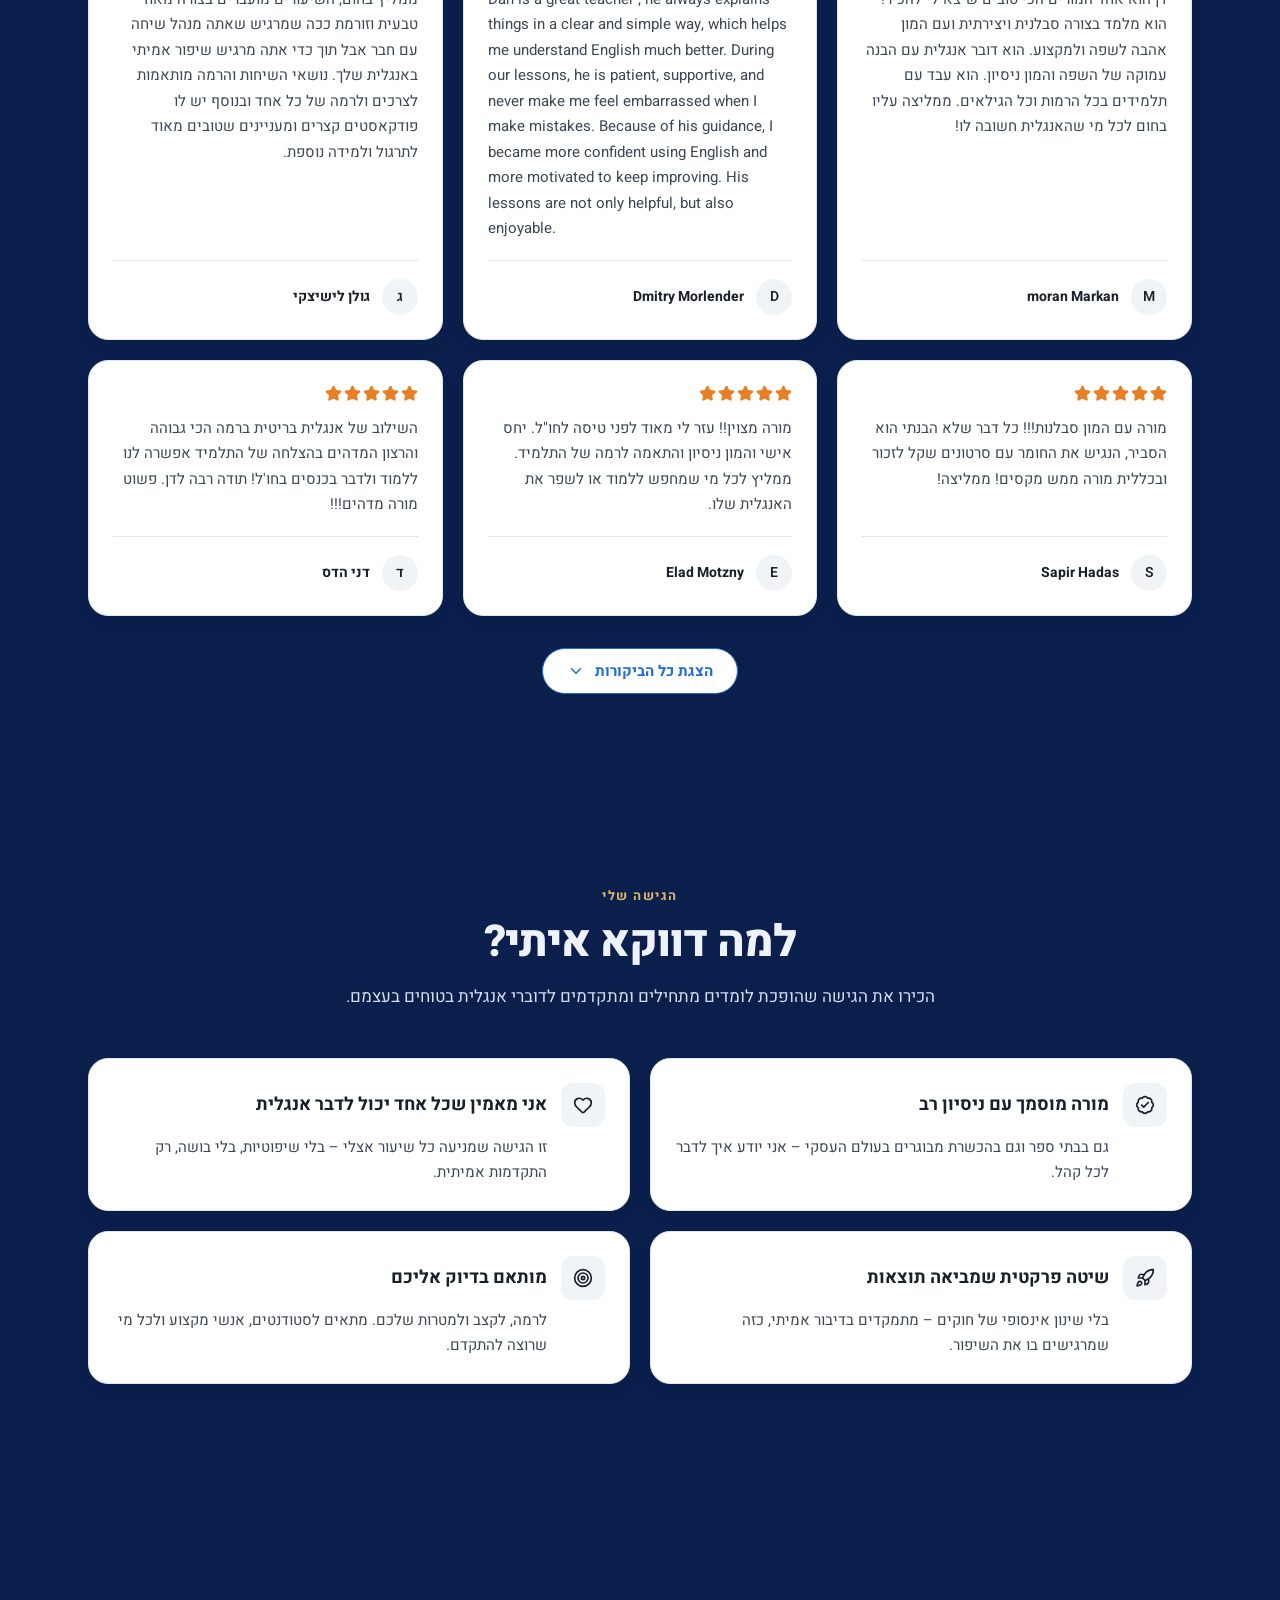
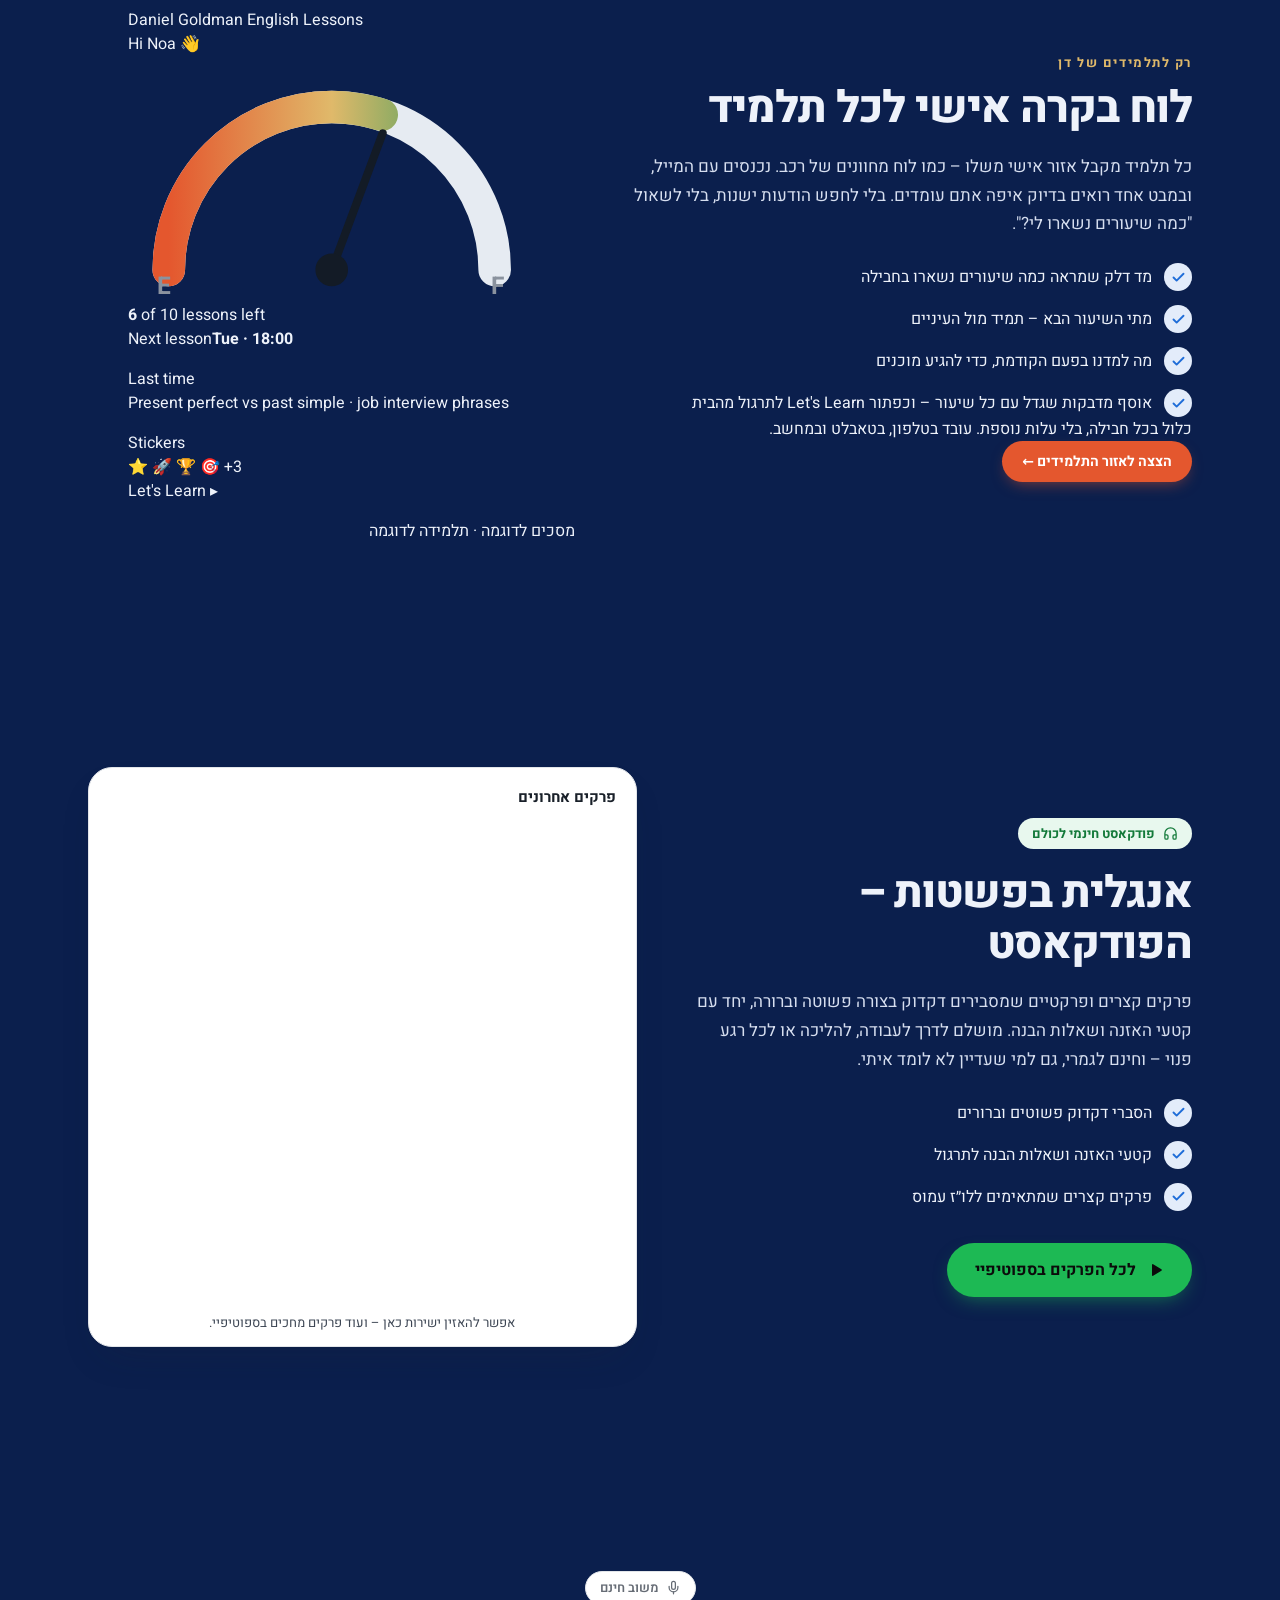
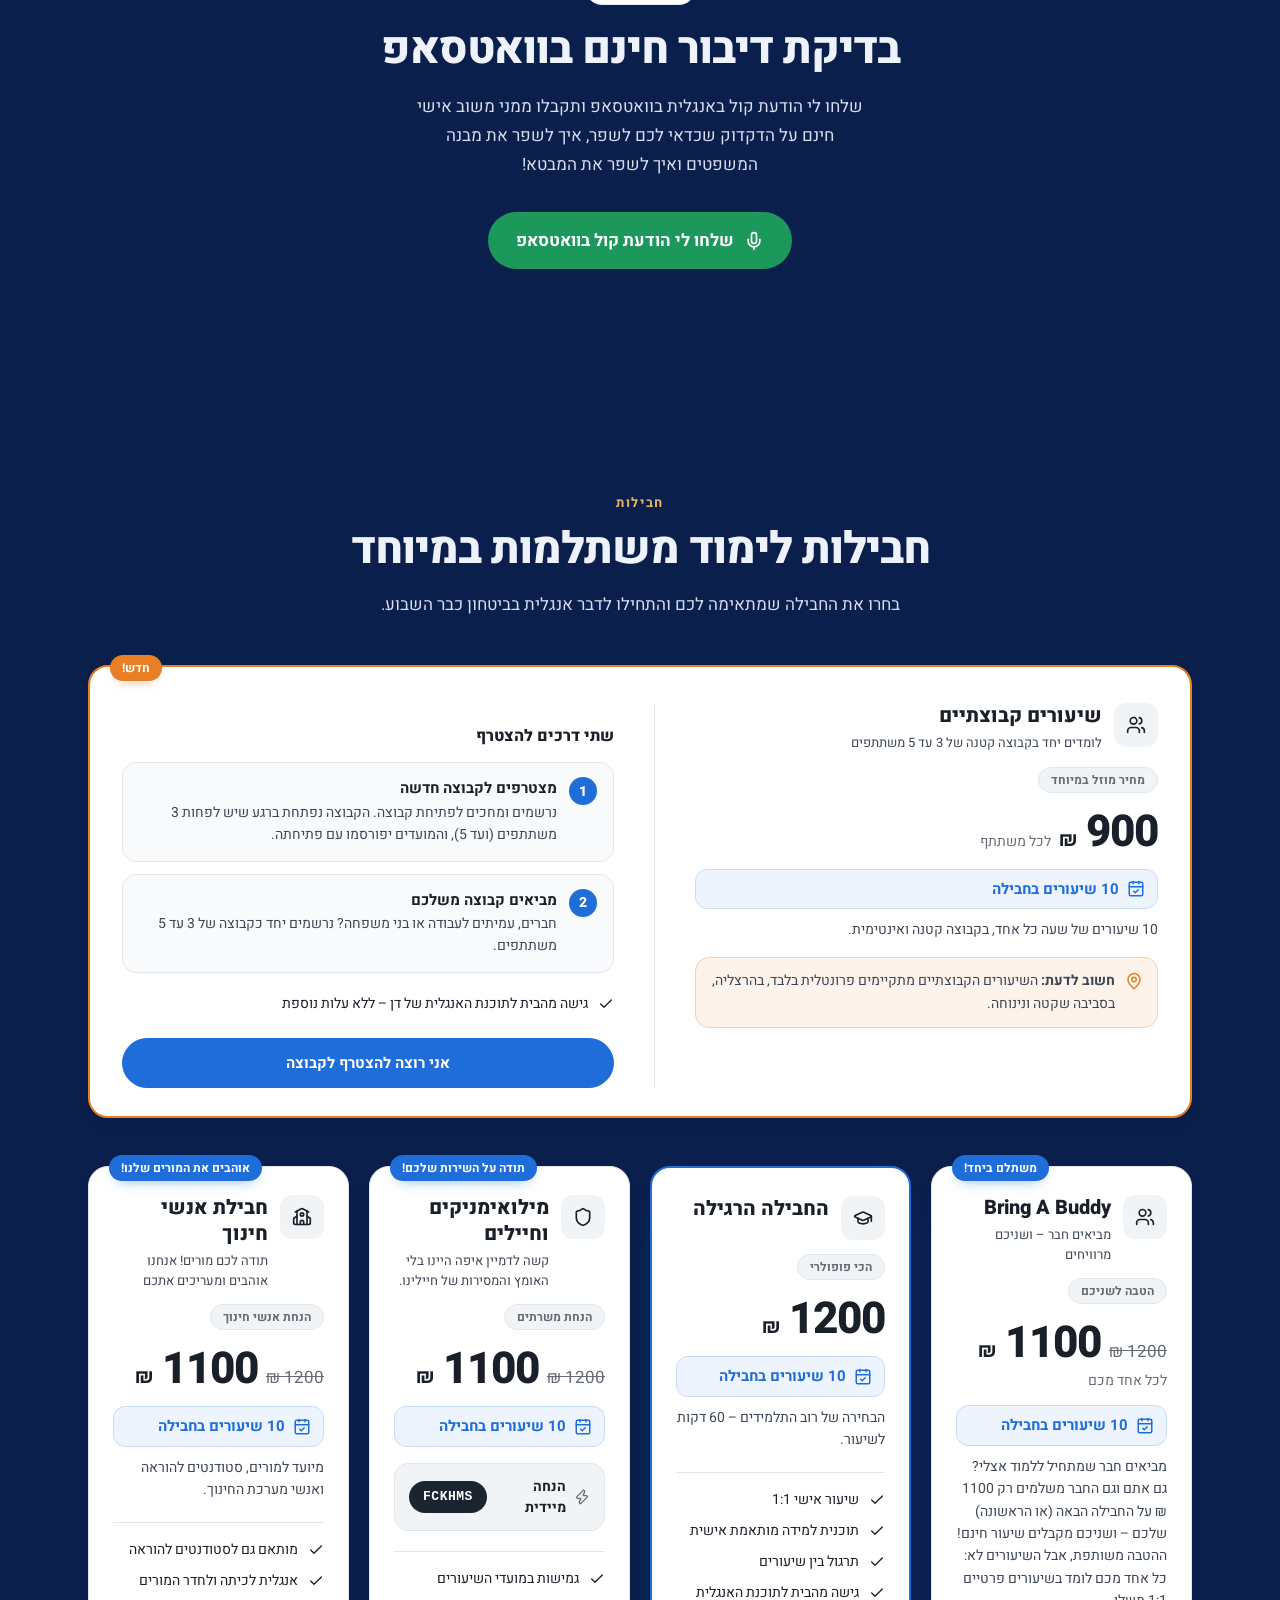
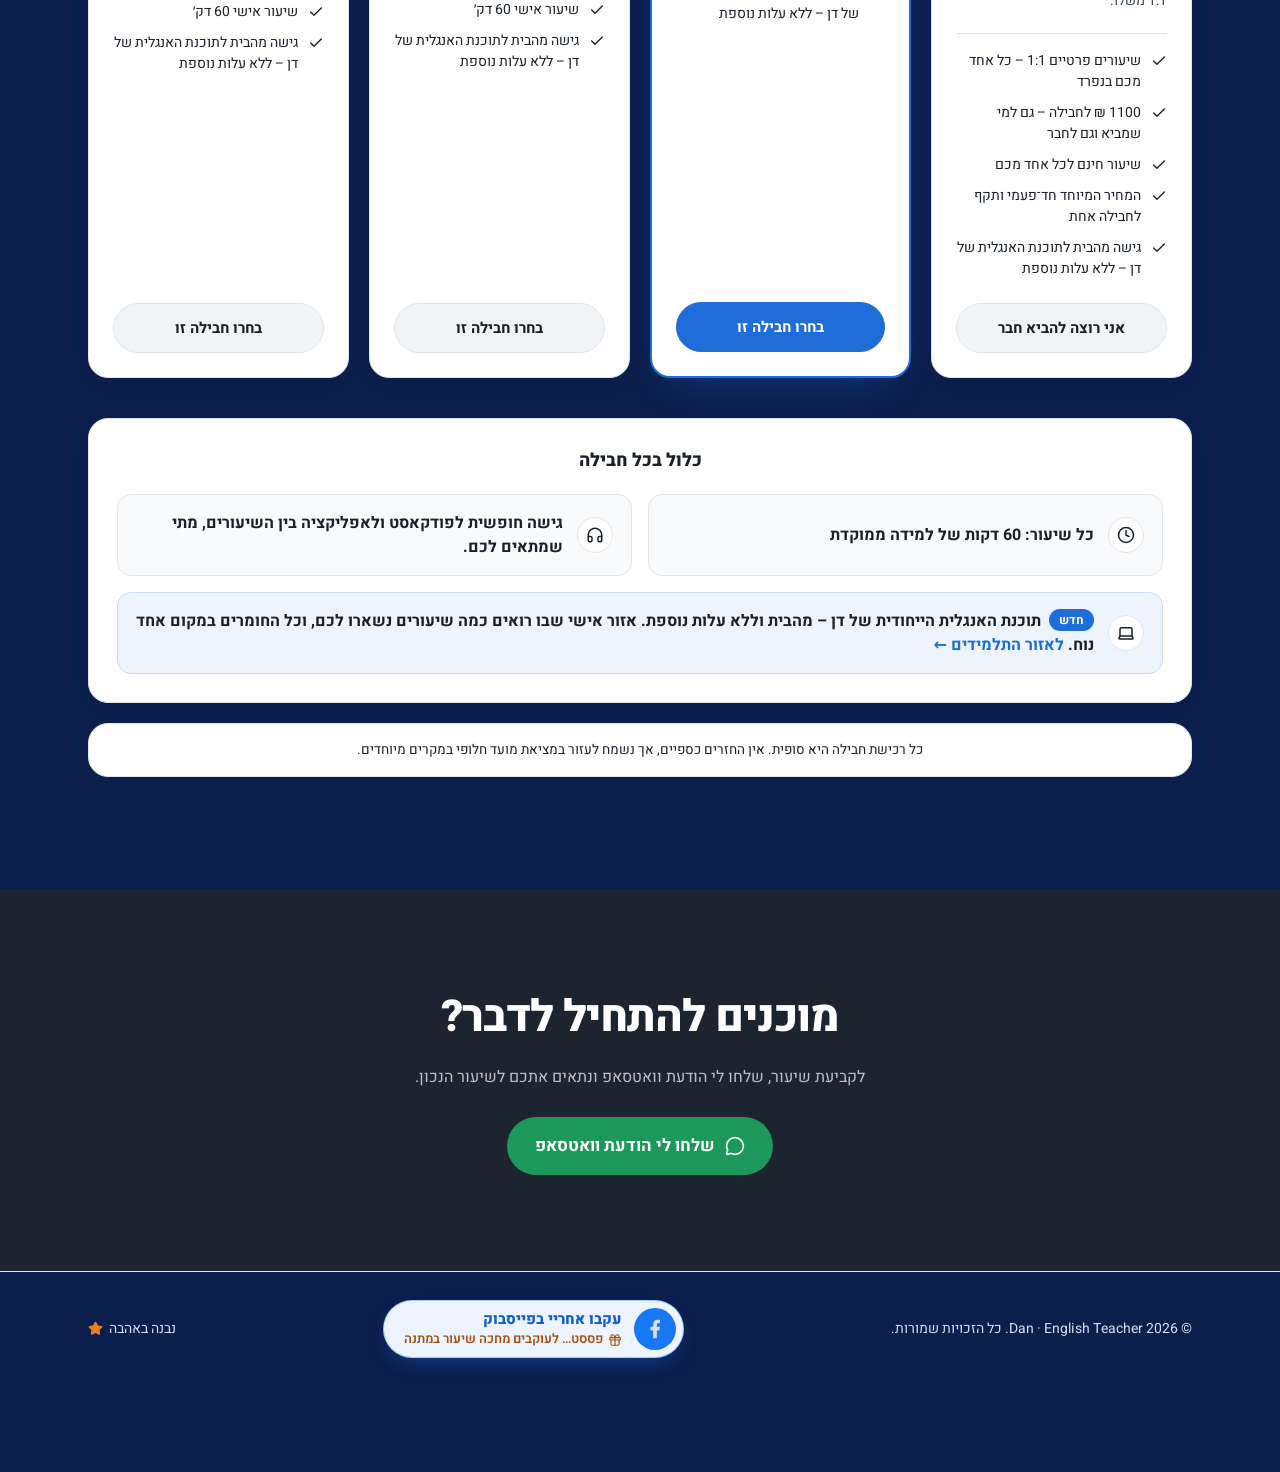
==== commit 99c46c62: "Replace personal app section with student dashboard section" ====
--- a/index.html
+++ b/index.html
@@ -13,7 +13,7 @@
   <link rel="icon" href="favicon.svg" type="image/svg+xml">
   <link rel="preload" href="assets/fonts/heebo-hebrew-800-normal.woff2" as="font" type="font/woff2" crossorigin>
   <link rel="preload" href="assets/fonts/heebo-hebrew-400-normal.woff2" as="font" type="font/woff2" crossorigin>
-  <link rel="stylesheet" href="assets/styles.css?v=2026112103">
+  <link rel="stylesheet" href="assets/styles.css?v=2026112204">
   <link rel="stylesheet" href="assets/theme-navy.css?v=2026112201">
   <script>document.documentElement.classList.add('js');</script>
 </head>
@@ -279,29 +279,52 @@
     </div>
   </section>
 
-  <!-- ===================== PERSONAL APP ===================== -->
-  <section id="custom-app" class="custom-app">
+  <!-- ===================== STUDENT DASHBOARD ===================== -->
+  <section id="student-dashboard" class="custom-app dash-section">
     <div class="container app-grid">
       <div class="app-text">
-        <span class="eyebrow">למידה מותאמת אישית</span>
-        <h2 class="big-title">אפליקציה מותאמת אישית לכל תלמיד</h2>
-        <p class="lead">אני בונה עבור כל תלמיד אפליקציה מותאמת אישית שעובדת על כל מכשיר – כך שתוכלו לתרגל בדיוק את מה שחשוב לכם.</p>
+        <span class="eyebrow">רק לתלמידים של דן</span>
+        <h2 class="big-title">לוח בקרה אישי לכל תלמיד</h2>
+        <p class="lead">כל תלמיד מקבל אזור אישי משלו – כמו לוח מחוונים של רכב. נכנסים עם המייל, ובמבט אחד רואים בדיוק איפה אתם עומדים. בלי לחפש הודעות ישנות, בלי לשאול "כמה שיעורים נשארו לי?".</p>
         <ul class="checks">
-          <li><span class="check-dot"><svg class="icon" xmlns="http://www.w3.org/2000/svg" viewBox="0 0 24 24" fill="none" stroke="currentColor" stroke-width="2" stroke-linecap="round" stroke-linejoin="round" aria-hidden="true" focusable="false"><path d="M20 6 9 17l-5-5" /></svg></span>שיפור דקדוק ממוקד</li>
-          <li><span class="check-dot"><svg class="icon" xmlns="http://www.w3.org/2000/svg" viewBox="0 0 24 24" fill="none" stroke="currentColor" stroke-width="2" stroke-linecap="round" stroke-linejoin="round" aria-hidden="true" focusable="false"><path d="M20 6 9 17l-5-5" /></svg></span>הבנת הנקרא בקצב שלכם</li>
-          <li><span class="check-dot"><svg class="icon" xmlns="http://www.w3.org/2000/svg" viewBox="0 0 24 24" fill="none" stroke="currentColor" stroke-width="2" stroke-linecap="round" stroke-linejoin="round" aria-hidden="true" focusable="false"><path d="M20 6 9 17l-5-5" /></svg></span>תיקון שגיאות אישי</li>
-          <li><span class="check-dot"><svg class="icon" xmlns="http://www.w3.org/2000/svg" viewBox="0 0 24 24" fill="none" stroke="currentColor" stroke-width="2" stroke-linecap="round" stroke-linejoin="round" aria-hidden="true" focusable="false"><path d="M20 6 9 17l-5-5" /></svg></span>כל יעד אחר שתבחרו – ממש כמו שיעור פרטי, באפליקציה</li>
+          <li><span class="check-dot"><svg class="icon" xmlns="http://www.w3.org/2000/svg" viewBox="0 0 24 24" fill="none" stroke="currentColor" stroke-width="2" stroke-linecap="round" stroke-linejoin="round" aria-hidden="true" focusable="false"><path d="M20 6 9 17l-5-5" /></svg></span>מד דלק שמראה כמה שיעורים נשארו בחבילה</li>
+          <li><span class="check-dot"><svg class="icon" xmlns="http://www.w3.org/2000/svg" viewBox="0 0 24 24" fill="none" stroke="currentColor" stroke-width="2" stroke-linecap="round" stroke-linejoin="round" aria-hidden="true" focusable="false"><path d="M20 6 9 17l-5-5" /></svg></span>מתי השיעור הבא – תמיד מול העיניים</li>
+          <li><span class="check-dot"><svg class="icon" xmlns="http://www.w3.org/2000/svg" viewBox="0 0 24 24" fill="none" stroke="currentColor" stroke-width="2" stroke-linecap="round" stroke-linejoin="round" aria-hidden="true" focusable="false"><path d="M20 6 9 17l-5-5" /></svg></span>מה למדנו בפעם הקודמת, כדי להגיע מוכנים</li>
+          <li><span class="check-dot"><svg class="icon" xmlns="http://www.w3.org/2000/svg" viewBox="0 0 24 24" fill="none" stroke="currentColor" stroke-width="2" stroke-linecap="round" stroke-linejoin="round" aria-hidden="true" focusable="false"><path d="M20 6 9 17l-5-5" /></svg></span>אוסף מדבקות שגדל עם כל שיעור – וכפתור Let's Learn לתרגול מהבית</li>
         </ul>
-      </div>
-      <div class="app-mock" aria-hidden="true">
-        <div class="top">
-          <span class="app-icon"><svg class="icon" xmlns="http://www.w3.org/2000/svg" viewBox="0 0 24 24" fill="none" stroke="currentColor" stroke-width="2" stroke-linecap="round" stroke-linejoin="round" aria-hidden="true" focusable="false"><rect width="14" height="20" x="5" y="2" rx="2" ry="2" /><path d="M12 18h.01" /></svg></span>
-          <div><div class="name">Dan English</div><div class="sub">האפליקציה שלך</div></div>
-        </div>
-        <div class="bar"><div class="row"><span>דקדוק</span><b>75%</b></div><div class="track"><div class="fill" style="width:75%"></div></div></div>
-        <div class="bar"><div class="row"><span>הבנת הנקרא</span><b>60%</b></div><div class="track"><div class="fill" style="width:60%"></div></div></div>
-        <div class="bar"><div class="row"><span>שיחה יומיומית</span><b>85%</b></div><div class="track"><div class="fill" style="width:85%"></div></div></div>
-        <div class="ready"><b>מוכנים להתחיל?</b><span>האפליקציה בנויה ליעדים שלכם</span></div>
+        <p class="dash-note">כלול בכל חבילה, בלי עלות נוספת. עובד בטלפון, בטאבלט ובמחשב.</p>
+        <a class="btn btn-student dash-cta" href="students/">הצצה לאזור התלמידים ←</a>
+      </div>
+
+      <div class="dash-shots" aria-label="דוגמה למסכי לוח הבקרה (תלמידה לדוגמה)">
+        <figure class="dash-screen dash-main" dir="ltr">
+          <div class="dash-label">Daniel Goldman English Lessons</div>
+          <div class="dash-hello">Hi Noa 👋</div>
+          <svg class="dash-gauge" viewBox="0 0 200 118" role="img" aria-label="מד דלק: נשארו 6 שיעורים מתוך 10">
+            <path d="M20 105 A80 80 0 0 1 180 105" fill="none" stroke="#e6ebf2" stroke-width="16" stroke-linecap="round"/>
+            <path d="M20 105 A80 80 0 0 1 180 105" fill="none" stroke="url(#dashFuel)" stroke-width="16" stroke-linecap="round" pathLength="100" stroke-dasharray="60 100"/>
+            <defs><linearGradient id="dashFuel" x1="0" x2="1"><stop offset="0" stop-color="#e4572e"/><stop offset=".5" stop-color="#e0b96a"/><stop offset="1" stop-color="#1c985a"/></linearGradient></defs>
+            <line x1="100" y1="105" x2="125" y2="38" stroke="#131b26" stroke-width="4" stroke-linecap="round"/>
+            <circle cx="100" cy="105" r="8" fill="#131b26"/>
+            <text x="14" y="117" font-size="12" font-weight="700" fill="#8a929e">E</text>
+            <text x="178" y="117" font-size="12" font-weight="700" fill="#8a929e">F</text>
+          </svg>
+          <div class="dash-big"><b>6</b> of 10 lessons left</div>
+          <div class="dash-next"><span>Next lesson</span><b>Tue · 18:00</b></div>
+        </figure>
+
+        <div class="dash-row" dir="ltr">
+          <figure class="dash-screen dash-mini">
+            <div class="dash-label">Last time</div>
+            <p>Present perfect vs past simple · job interview phrases</p>
+          </figure>
+          <figure class="dash-screen dash-mini">
+            <div class="dash-label">Stickers</div>
+            <div class="dash-stickers" aria-hidden="true">⭐ 🚀 🏆 🎯 <span>+3</span></div>
+            <span class="dash-learn">Let's Learn ▸</span>
+          </figure>
+        </div>
+        <p class="dash-caption">מסכים לדוגמה · תלמידה לדוגמה</p>
       </div>
     </div>
   </section>
